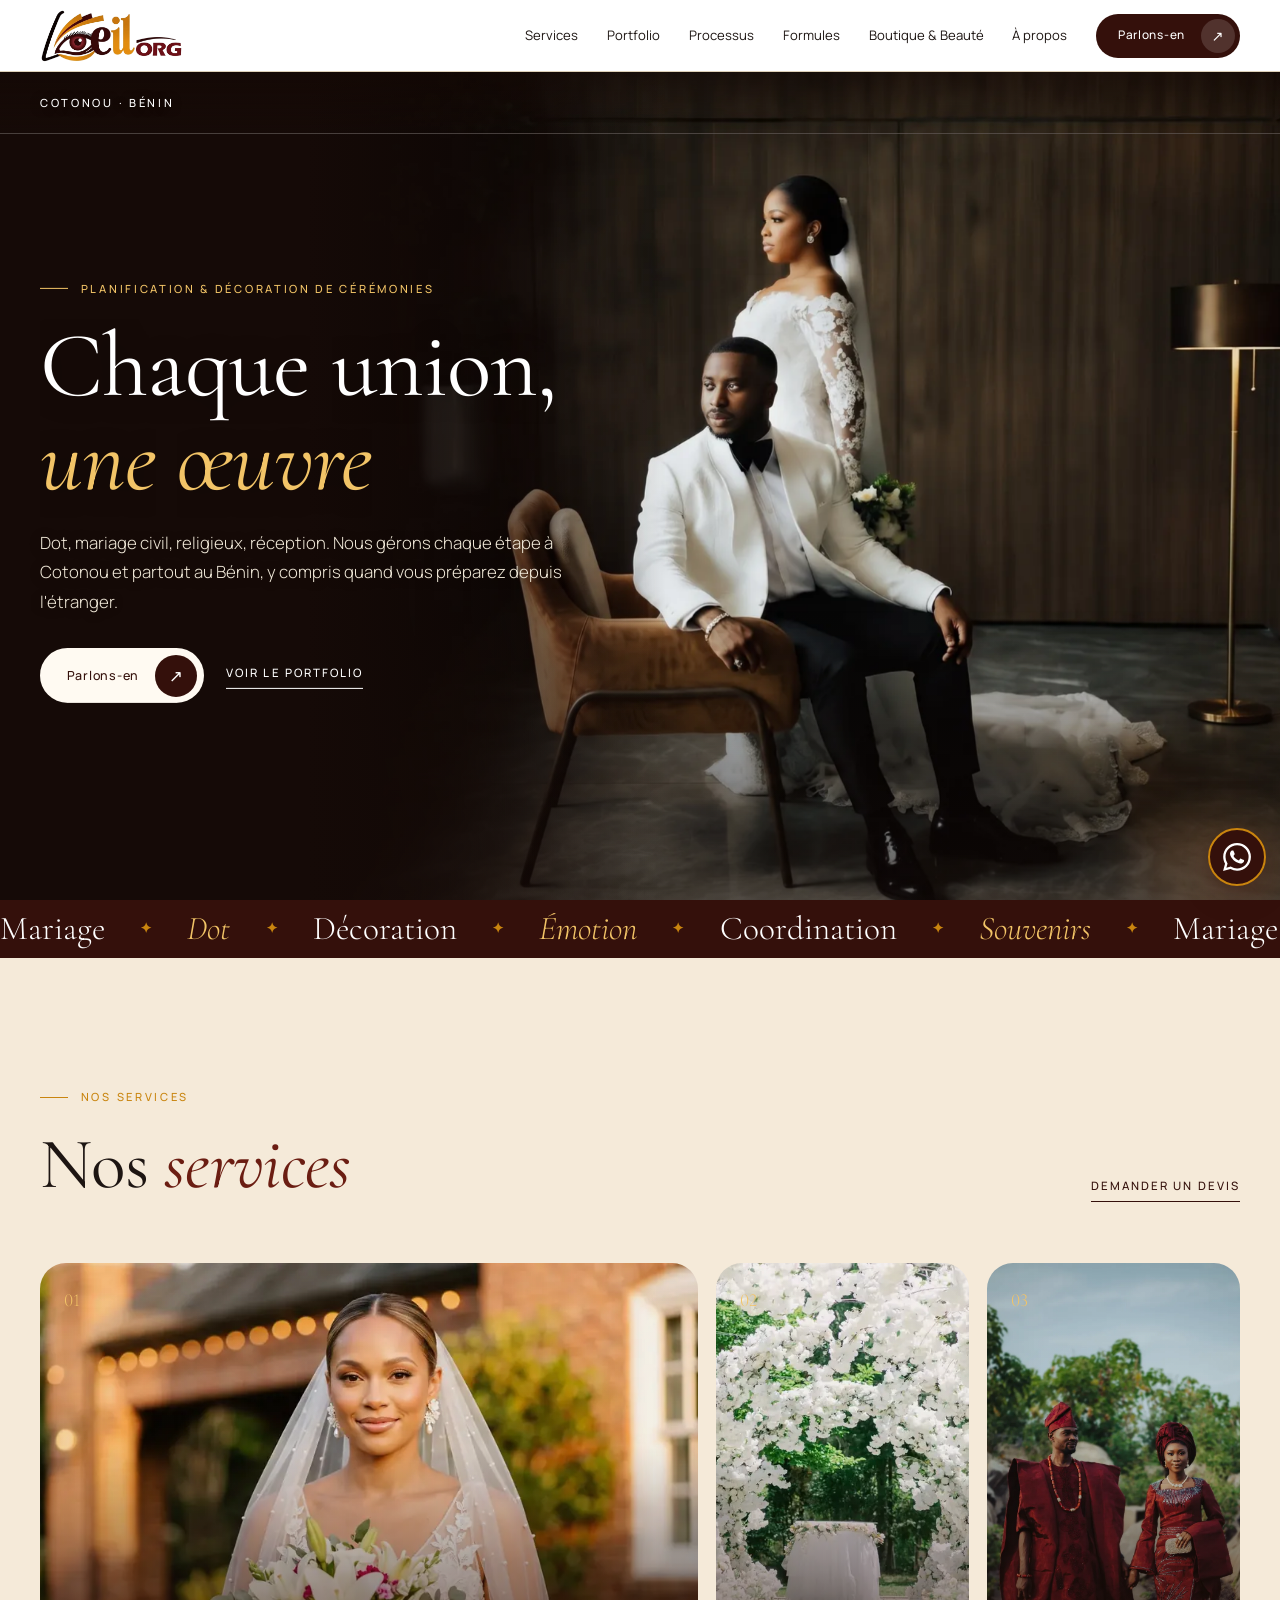
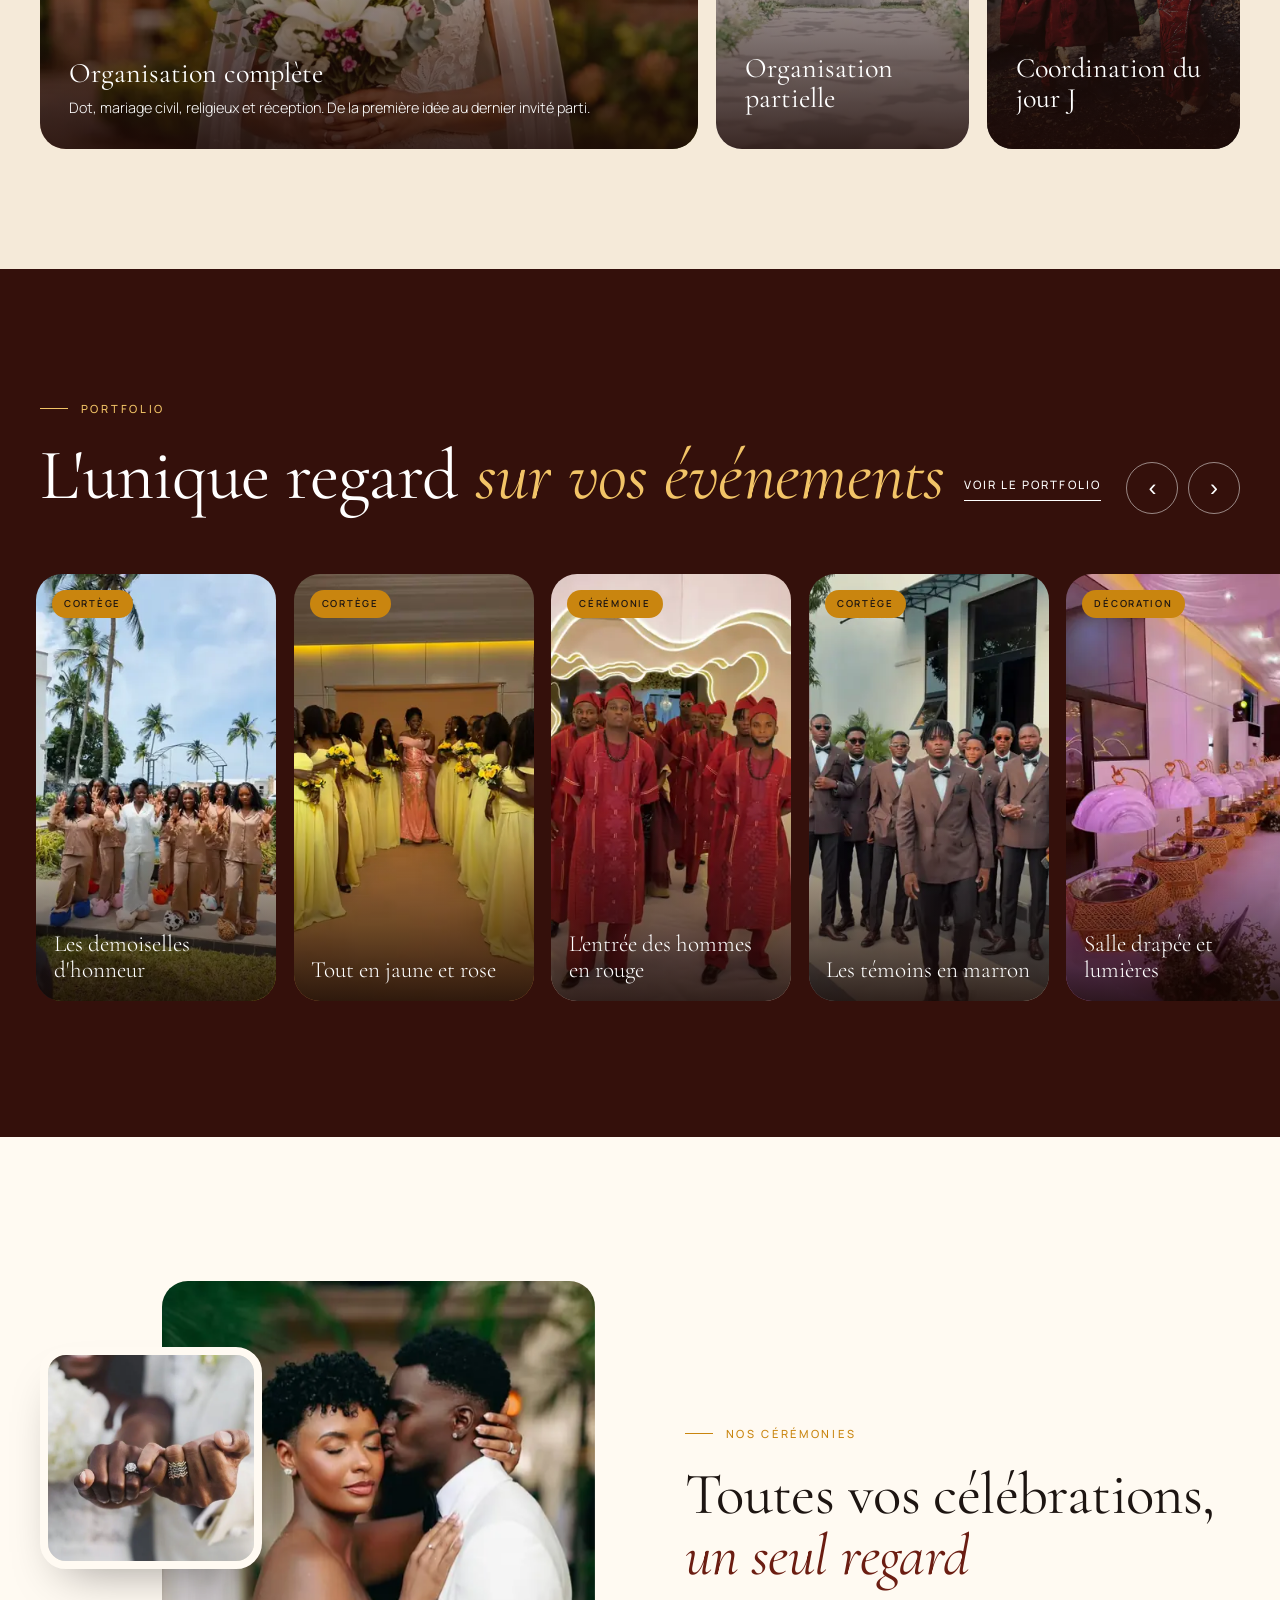
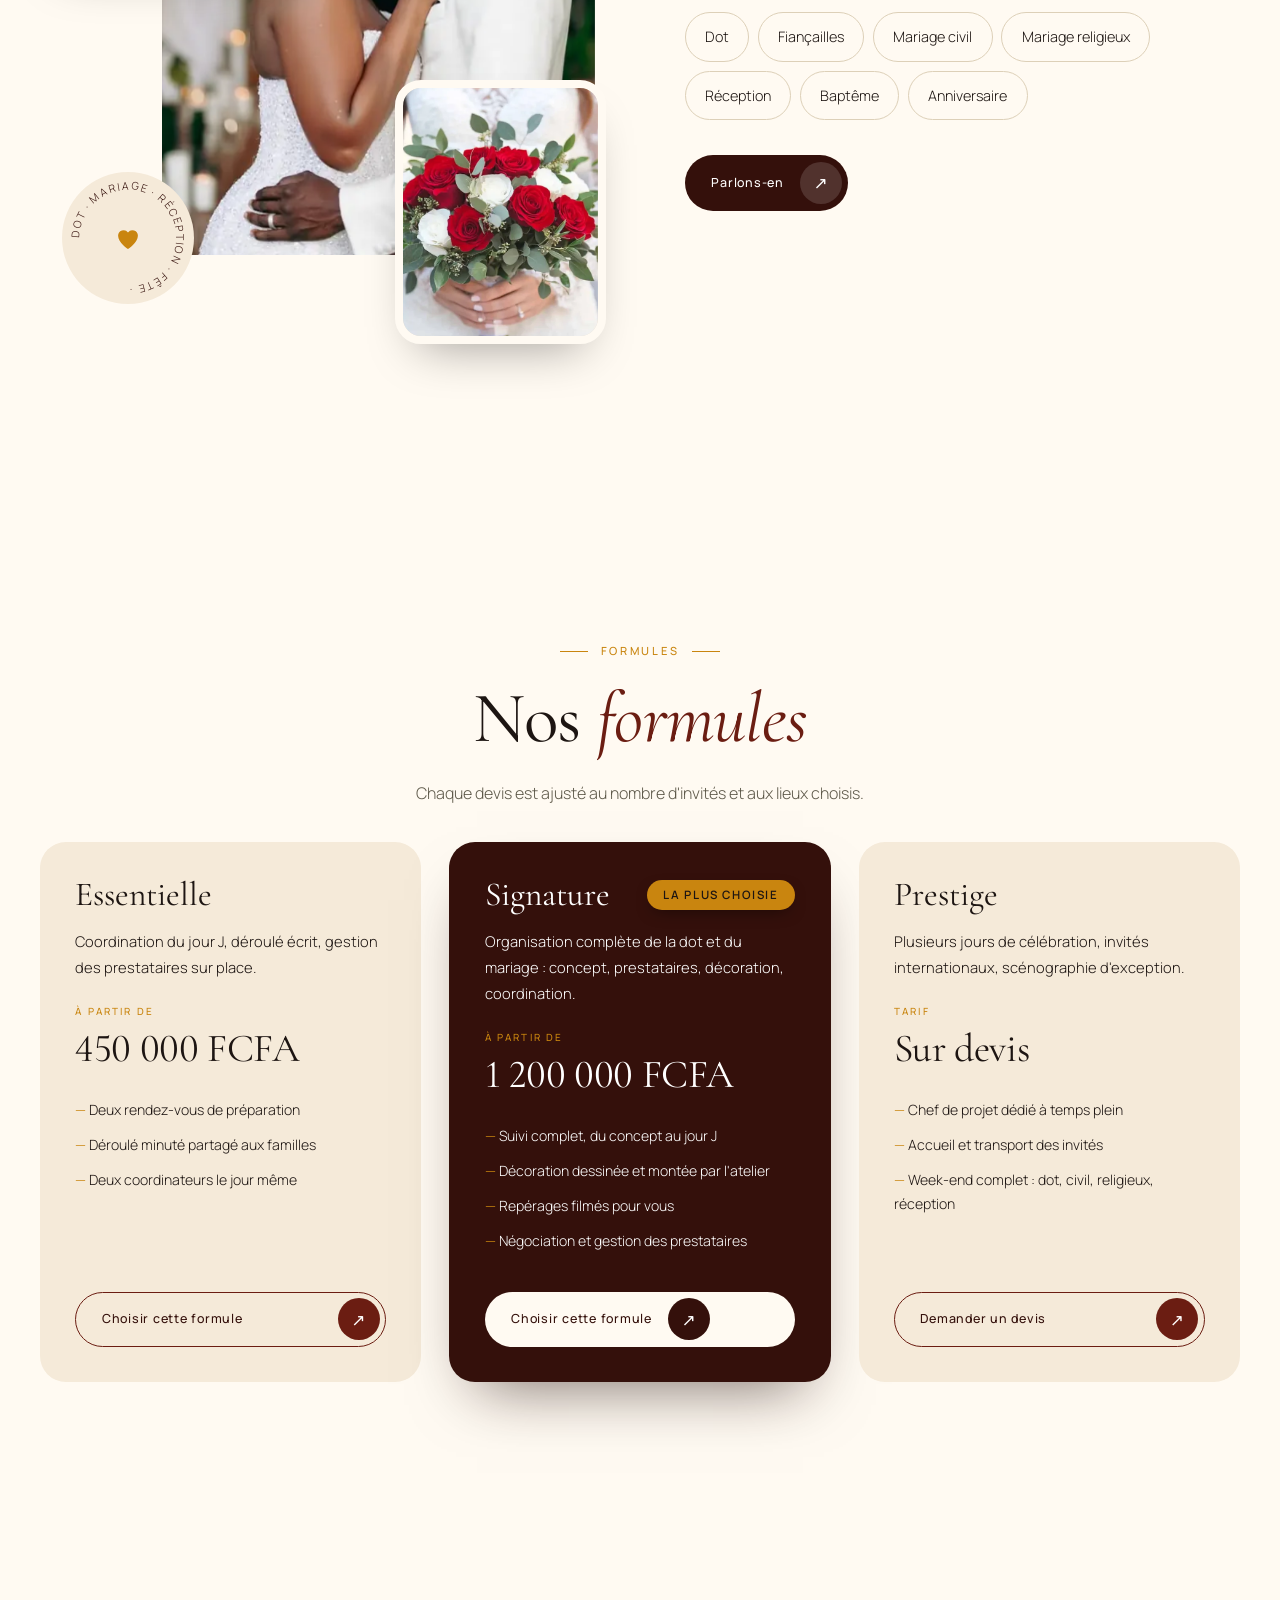
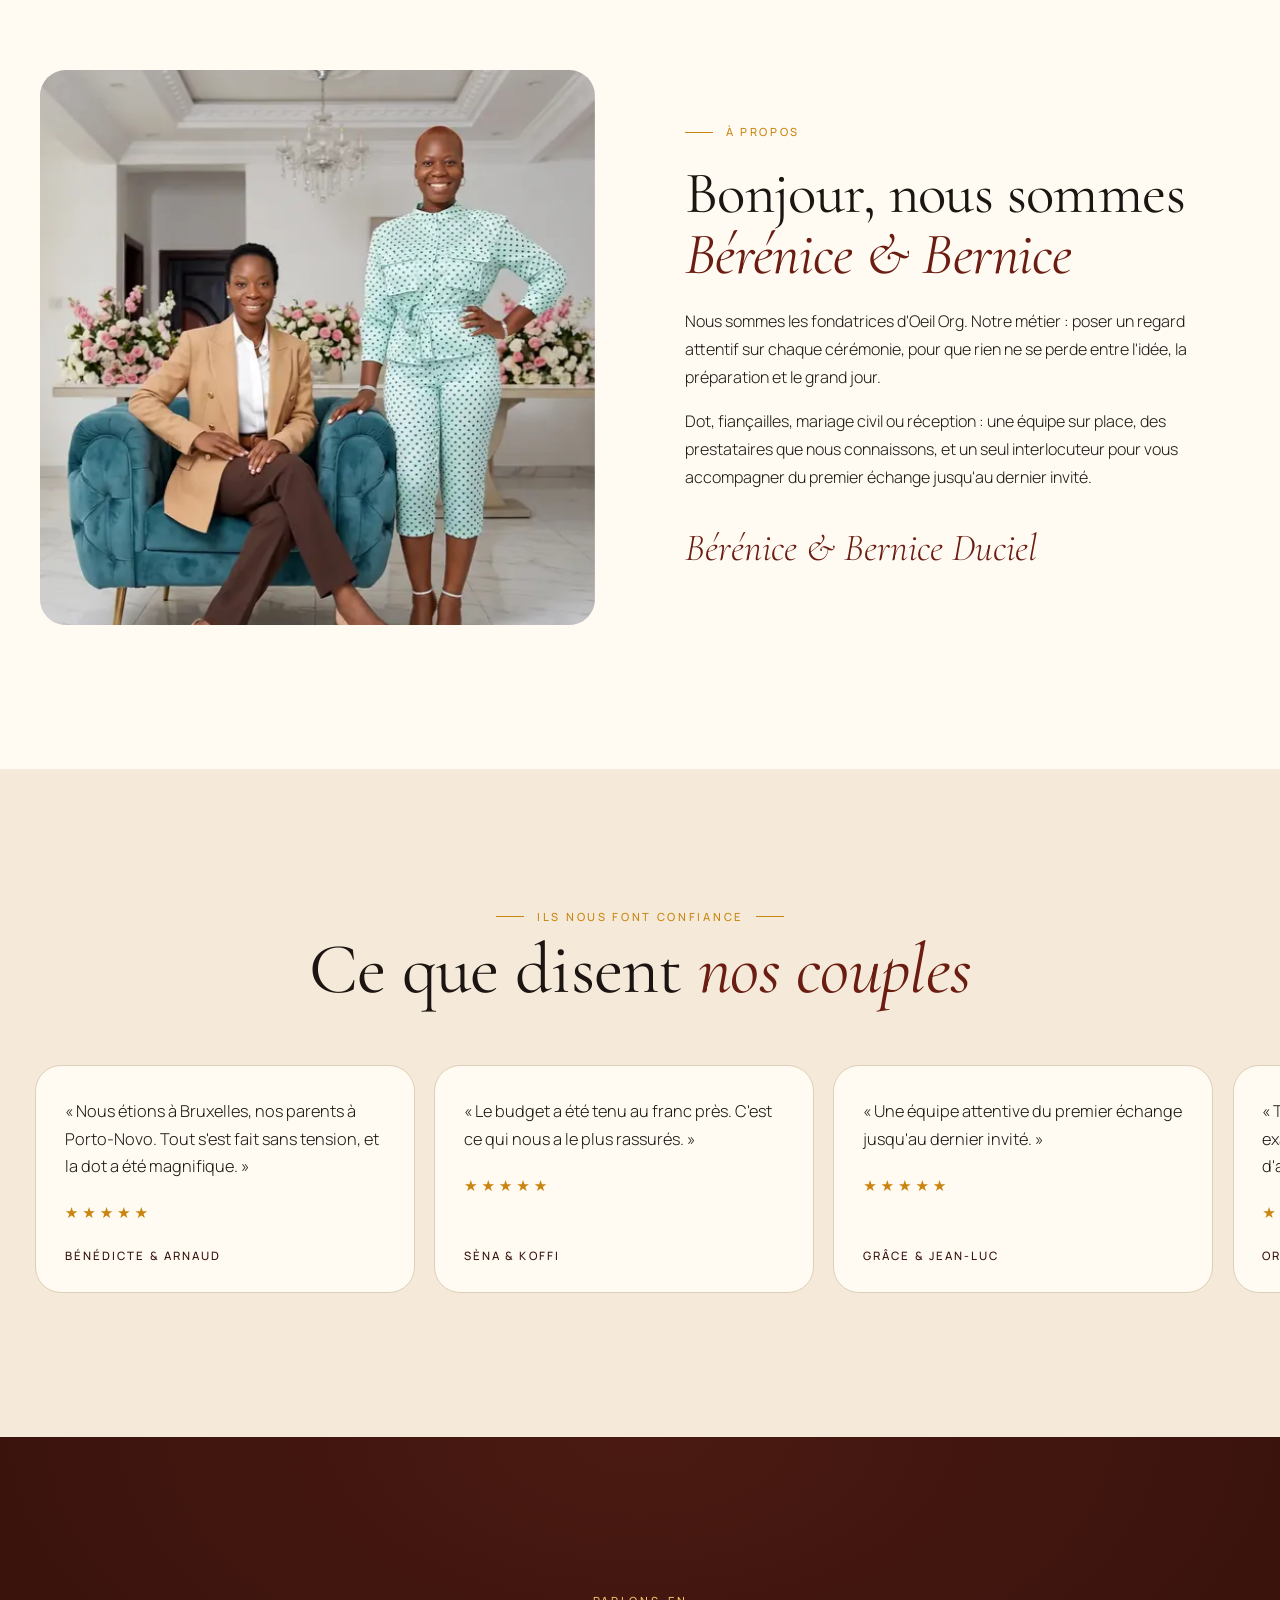
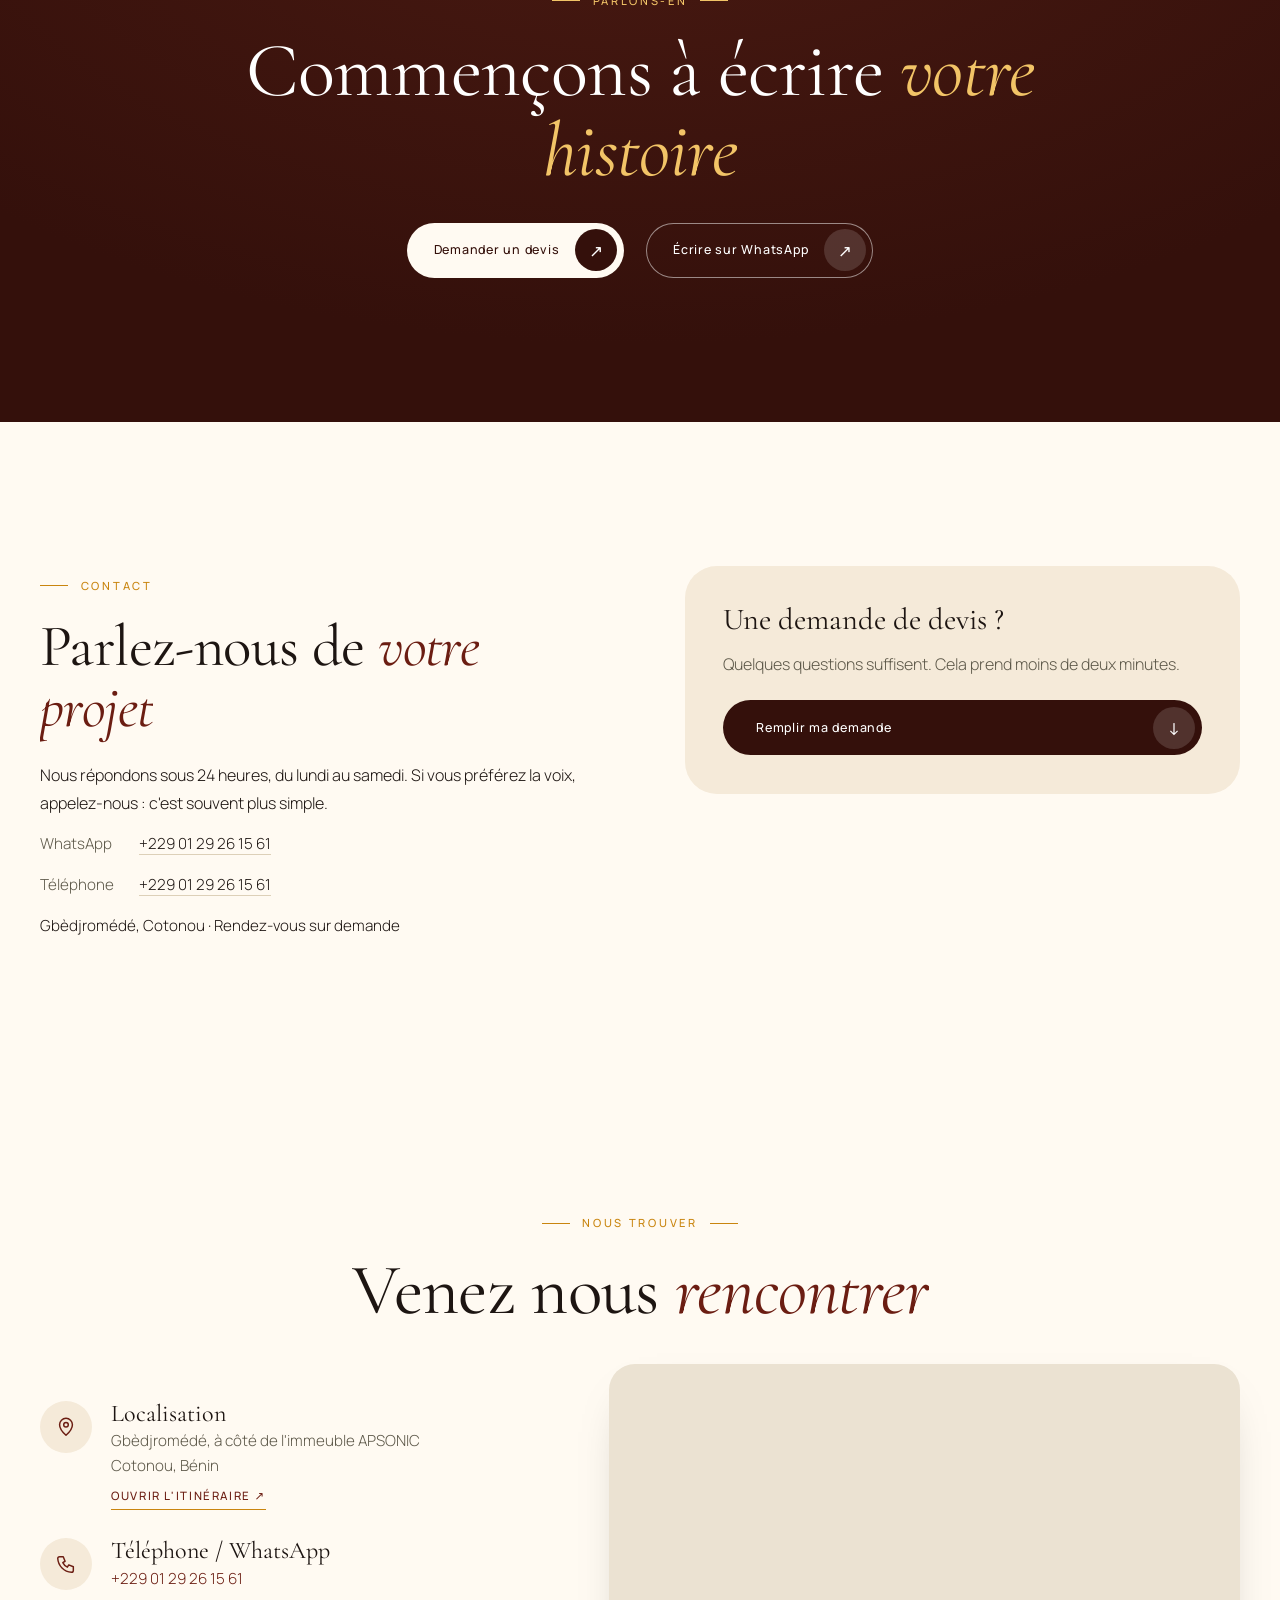
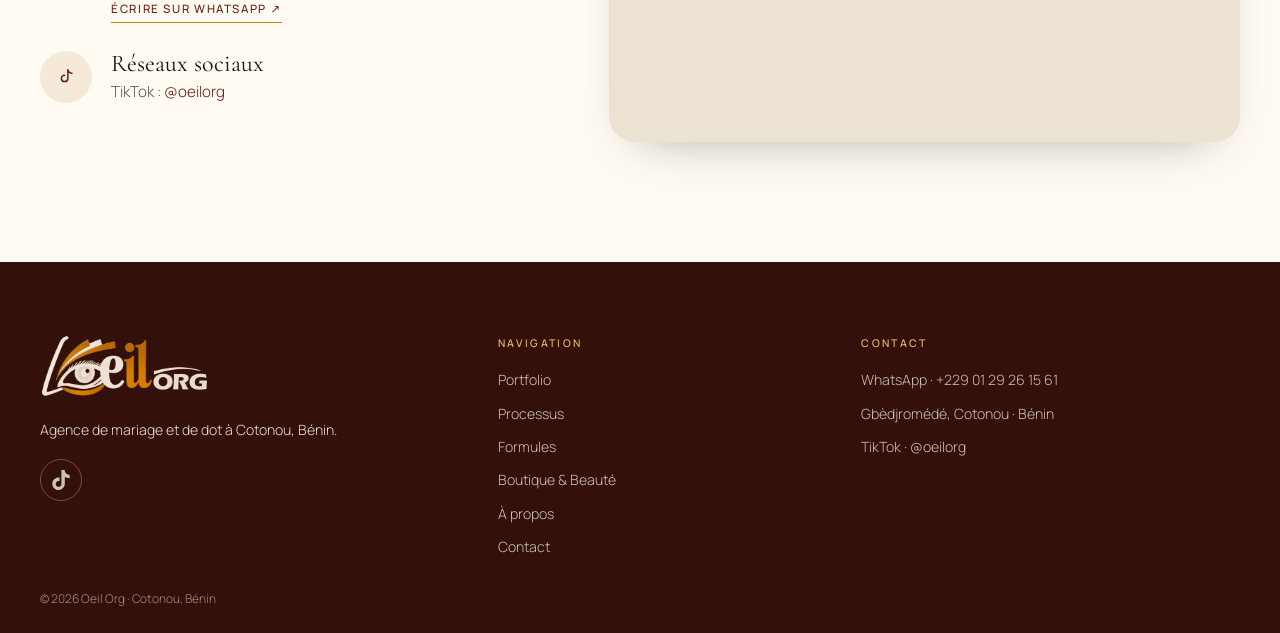
==== index.html @ 69390ec0 "Hero : une seule image fixe ; photos déplacées dans le portfolio Co-Authored-By: Claude Sonnet 5.5 <" ====
<!doctype html>
<html lang="fr">
<head>
<meta charset="utf-8">
<meta name="viewport" content="width=device-width, initial-scale=1, viewport-fit=cover">
<title>L'œilorg — Agence de mariage et de dot à Cotonou</title>
<meta name="description" content="Agence de mariage et de dot à Cotonou, Bénin. Planification, décoration et coordination de vos cérémonies.">
<link rel="icon" href="favicon.svg" type="image/svg+xml">
<meta name="theme-color" content="#34100b">
<meta property="og:type" content="website">
<meta property="og:locale" content="fr_FR">
<meta property="og:site_name" content="L'œilorg">
<meta property="og:title" content="L'œilorg — Agence de mariage et de dot à Cotonou">
<meta property="og:description" content="Agence de mariage et de dot à Cotonou, Bénin. Planification, décoration et coordination de vos cérémonies.">
<meta property="og:url" content="https://oeil-org.vercel.app/">
<meta property="og:image" content="https://oeil-org.vercel.app/images/og.jpg">
<meta property="og:image:width" content="1200">
<meta property="og:image:height" content="630">
<meta name="twitter:card" content="summary_large_image">
<script>document.documentElement.classList.add('js');try{var nt=(performance.getEntriesByType('navigation')[0]||{}).type;var inner=document.referrer&&new URL(document.referrer).origin===location.origin;if(inner&&nt==='navigate')document.documentElement.classList.add('seen');if(nt==='reload'){window.__top=1;history.scrollRestoration='manual';if(location.hash)history.replaceState(null,'',location.pathname+location.search);scrollTo(0,0)}}catch(e){}</script>
<link rel="preload" as="image" media="(min-width:701px)" href="images/hw-7-1600.webp" imagesrcset="images/hw-7-1600.webp 1600w, images/hw-7-2400.webp 2400w" imagesizes="72vw" fetchpriority="high">
<link rel="preload" as="image" media="(max-width:700px)" href="images/hw-7-m.webp" fetchpriority="high">
<link rel="preconnect" href="https://fonts.googleapis.com">
<link rel="preconnect" href="https://fonts.gstatic.com" crossorigin>
<link href="https://fonts.googleapis.com/css2?family=Cormorant+Garamond:ital,wght@0,400;0,500;1,400;1,500&family=Manrope:wght@300;400;500;600&display=swap" rel="stylesheet">
<link rel="stylesheet" href="styles.css">
</head>
<body>

<div class="loader" aria-hidden="true"><img src="images/logo.webp" alt="" width="317" height="120"><div class="bar"></div></div>
<div class="progress" aria-hidden="true"></div>

<header class="site-header">
  <div class="wrap bar">
    <a href="#accueil" class="logo" aria-label="Oeil Org – accueil"><img src="images/logo.webp" alt="Oeil Org" width="143" height="54"></a>
    <button class="menu-btn" aria-expanded="false" aria-controls="nav" aria-label="Menu"><span></span><span></span></button>
    <nav id="nav" aria-label="Navigation principale">
      <a href="#services">Services</a>
      <a href="portfolio.html">Portfolio</a>
      <a href="processus.html">Processus</a>
      <a href="#formules">Formules</a>
      <a href="boutique.html">Boutique &amp; Beauté</a>
      <a href="#apropos">À propos</a>
      <a href="#contact" class="pill"><span>Parlons-en</span><i>↗</i></a>
    </nav>
  </div>
</header>

<main>
<!-- ============ HERO ============ -->
<section id="accueil" class="hero">
  <div class="hero-sticky">
    <div class="hero-bg" aria-hidden="true">
      <div class="slide-bg s7 dk first"><picture><source media="(max-width:700px)" srcset="images/hw-7-m.webp" sizes="100vw"><img src="images/hw-7-1600.webp" srcset="images/hw-7-1600.webp 1600w, images/hw-7-2400.webp 2400w" sizes="72vw" alt="" fetchpriority="high" decoding="async"></picture></div>
    </div>

    <div class="hero-top" aria-hidden="true"><span>Cotonou · Bénin</span></div>

    <div class="hero-copy pos1">
      <p class="eyebrow">Planification &amp; décoration de cérémonies</p>
      <h1 data-split data-base=".35">Chaque union, <em>une œuvre</em></h1>
      <p class="lead">Dot, mariage civil, religieux, réception. Nous gérons chaque étape à Cotonou et partout au Bénin, y compris quand vous préparez depuis l'étranger.</p>
      <div class="actions">
        <a href="#contact" class="pill light"><span>Parlons-en</span><i>↗</i></a>
        <a href="portfolio.html" class="link-light">Voir le portfolio</a>
      </div>
    </div>
  </div>
</section>

<div class="marquee" aria-hidden="true">
  <div class="track" data-loop>
    <span>Mariage</span><b>✦</b><span><em>Dot</em></span><b>✦</b><span>Décoration</span><b>✦</b><span><em>Émotion</em></span><b>✦</b><span>Coordination</span><b>✦</b><span><em>Souvenirs</em></span><b>✦</b><span>Mariage civil</span><b>✦</b>
  </div>
</div>

<!-- ============ SERVICES ============ -->
<section class="section tight dark-ivory" id="services">
  <div class="wrap">
    <div class="head-row">
      <div><p class="eyebrow" data-reveal>Nos services</p><h2 data-split>Nos <em>services</em></h2></div>
      <a href="#contact" class="link-tiny" data-reveal>Demander un devis</a>
    </div>
    <div class="svc">
      <article class="svc-card open" tabindex="0">
        <img src="images/svc-complete.webp" srcset="images/svc-complete-640.webp 640w, images/svc-complete-1100.webp 1100w, images/svc-complete.webp 1800w" sizes="(max-width:700px) calc(100vw - 32px), 60vw" alt="Mariée en robe de dentelle et voile tenant un bouquet de lys" loading="lazy" decoding="async">
        <span class="idx">01</span>
        <div class="cap"><h3>Organisation complète</h3><p>Dot, mariage civil, religieux et réception. De la première idée au dernier invité parti.</p></div>
      </article>
      <article class="svc-card" tabindex="0">
        <img src="images/svc-partielle.webp" srcset="images/svc-partielle-640.webp 640w, images/svc-partielle-1100.webp 1100w, images/svc-partielle.webp 1600w" sizes="(max-width:700px) calc(100vw - 32px), 60vw" alt="Longue table de réception décorée de fleurs blanches" loading="lazy" decoding="async">
        <span class="idx">02</span>
        <div class="cap"><h3>Organisation partielle</h3><p>Vous avez commencé seuls. Nous reprenons la déco, les prestataires et le planning.</p></div>
      </article>
      <article class="svc-card" tabindex="0">
        <img src="images/svc-jourj.webp" srcset="images/svc-jourj-640.webp 640w, images/svc-jourj.webp 1067w" sizes="(max-width:700px) calc(100vw - 32px), 60vw" alt="Couple en tenues traditionnelles rouges marchant en extérieur" loading="lazy" decoding="async">
        <span class="idx">03</span>
        <div class="cap"><h3>Coordination du jour J</h3><p>Tout est prêt. Nous prenons la main la veille et tenons le déroulé jusqu'au bout.</p></div>
      </article>
    </div>
  </div>
</section>

<!-- ============ REELS ============ -->
<section class="section tight reels-sec" id="reels">
  <div class="wrap head-row">
    <div><p class="eyebrow" data-reveal>Portfolio</p><h2 data-split>L'unique regard <em>sur vos événements</em></h2></div>
    <div class="arrows" data-for=".reels">
      <a href="portfolio.html" class="link-tiny all">Voir le portfolio</a>
      <button data-dir="-1" aria-label="Précédent">‹</button>
      <button data-dir="1" aria-label="Suivant">›</button>
    </div>
  </div>
  <div class="reels" tabindex="0" aria-label="Vidéos de nos événements">
      <button class="reel" data-src="videos/reel-1.mp4" data-title="Les demoiselles d'honneur" aria-label="Voir la vidéo : Les demoiselles d'honneur">
        <video muted loop playsinline preload="none" poster="videos/reel-1.webp" data-src="videos/reel-1.mp4"></video>
        <span class="tag">Cortège</span><span class="ttl">Les demoiselles d'honneur</span><span class="play" aria-hidden="true">▶</span>
      </button>
      <button class="reel" data-src="videos/reel-2.mp4" data-title="Tout en jaune et rose" aria-label="Voir la vidéo : Tout en jaune et rose">
        <video muted loop playsinline preload="none" poster="videos/reel-2.webp" data-src="videos/reel-2.mp4"></video>
        <span class="tag">Cortège</span><span class="ttl">Tout en jaune et rose</span><span class="play" aria-hidden="true">▶</span>
      </button>
      <button class="reel" data-src="videos/reel-3.mp4" data-title="L'entrée des hommes en rouge" aria-label="Voir la vidéo : L'entrée des hommes en rouge">
        <video muted loop playsinline preload="none" poster="videos/reel-3.webp" data-src="videos/reel-3.mp4"></video>
        <span class="tag">Cérémonie</span><span class="ttl">L'entrée des hommes en rouge</span><span class="play" aria-hidden="true">▶</span>
      </button>
      <button class="reel" data-src="videos/reel-4.mp4" data-title="Les témoins en marron" aria-label="Voir la vidéo : Les témoins en marron">
        <video muted loop playsinline preload="none" poster="videos/reel-4.webp" data-src="videos/reel-4.mp4"></video>
        <span class="tag">Cortège</span><span class="ttl">Les témoins en marron</span><span class="play" aria-hidden="true">▶</span>
      </button>
      <button class="reel" data-src="videos/reel-5.mp4" data-title="Salle drapée et lumières" aria-label="Voir la vidéo : Salle drapée et lumières">
        <video muted loop playsinline preload="none" poster="videos/reel-5.webp" data-src="videos/reel-5.mp4"></video>
        <span class="tag">Décoration</span><span class="ttl">Salle drapée et lumières</span><span class="play" aria-hidden="true">▶</span>
      </button>
      <button class="reel" data-src="videos/reel-6.mp4" data-title="L'ambiance de la soirée" aria-label="Voir la vidéo : L'ambiance de la soirée">
        <video muted loop playsinline preload="none" poster="videos/reel-6.webp" data-src="videos/reel-6.mp4"></video>
        <span class="tag">Réception</span><span class="ttl">L'ambiance de la soirée</span><span class="play" aria-hidden="true">▶</span>
      </button>
      <button class="reel" data-src="videos/reel-7.mp4" data-title="Accueil et table d'honneur" aria-label="Voir la vidéo : Accueil et table d'honneur">
        <video muted loop playsinline preload="none" poster="videos/reel-7.webp" data-src="videos/reel-7.mp4"></video>
        <span class="tag">Décoration</span><span class="ttl">Accueil et table d'honneur</span><span class="play" aria-hidden="true">▶</span>
      </button>
      <button class="reel" data-src="videos/reel-8.mp4" data-title="Les demoiselles en blanc" aria-label="Voir la vidéo : Les demoiselles en blanc">
        <video muted loop playsinline preload="none" poster="videos/reel-8.webp" data-src="videos/reel-8.mp4"></video>
        <span class="tag">Réception</span><span class="ttl">Les demoiselles en blanc</span><span class="play" aria-hidden="true">▶</span>
      </button>
  </div>
</section>

<dialog class="lightbox" aria-label="Lecteur vidéo">
  <button class="lb-close" aria-label="Fermer">×</button>
  <video controls playsinline loop></video>
  <p class="lb-title"></p>
</dialog>

<!-- ============ CÉRÉMONIES ============ -->
<section class="section" id="ceremonies">
  <div class="wrap split rev-split">
    <div class="collage">
      <div class="media main" data-reveal="clip" data-parallax><img src="images/pf-bougies.webp" srcset="images/pf-bougies-640.webp 640w, images/pf-bougies.webp 736w" sizes="(max-width:700px) 80vw, 40vw" alt="Le couple s'embrasse entre les bougies" loading="lazy" decoding="async"></div>
      <div class="media sm a" data-reveal="clip" style="--d:.2s" data-parallax><img src="images/pf-mains-640.webp" alt="Les mains du couple et leurs alliances" loading="lazy" decoding="async"></div>
      <div class="media sm b" data-reveal="clip" style="--d:.35s" data-parallax><img src="images/pf-bouquet-640.webp" alt="Bouquet de roses rouges et blanches tenu par la mariée" loading="lazy" decoding="async"></div>
      <svg class="spin" viewBox="0 0 120 120" aria-hidden="true"><defs><path id="circ" d="M60,60 m-44,0 a44,44 0 1,1 88,0 a44,44 0 1,1 -88,0"/></defs><text><textPath href="#circ">Dot · Mariage · Réception · Fête · </textPath></text><path class="heart" d="M60 70s-9-5.5-9-12a5 5 0 0 1 9-3 5 5 0 0 1 9 3c0 6.5-9 12-9 12z"/></svg>
    </div>
    <div>
      <p class="eyebrow" data-reveal>Nos cérémonies</p>
      <h2 data-split>Toutes vos célébrations, <em>un seul regard</em></h2>
      <ul class="tags" data-reveal>
        <li>Dot</li>
        <li>Fiançailles</li>
        <li>Mariage civil</li>
        <li>Mariage religieux</li>
        <li>Réception</li>
        <li>Baptême</li>
        <li>Anniversaire</li>
      </ul>
      <a href="#contact" class="pill" data-reveal><span>Parlons-en</span><i>↗</i></a>
    </div>
  </div>
</section>

<!-- ============ FORMULES ============ -->
<section class="section" id="formules">
  <div class="wrap">
    <div class="center"><p class="eyebrow" data-reveal>Formules</p><h2 data-split>Nos <em>formules</em></h2><p class="sub" data-reveal>Chaque devis est ajusté au nombre d'invités et aux lieux choisis.</p></div>
    <div class="grid g3 pricing">
      <article class="plan" data-reveal style="--d:.05s">
        <h3>Essentielle</h3>
        <p>Coordination du jour J, déroulé écrit, gestion des prestataires sur place.</p>
        <small>À partir de</small><strong>450 000 FCFA</strong>
        <ul><li>Deux rendez-vous de préparation</li><li>Déroulé minuté partagé aux familles</li><li>Deux coordinateurs le jour même</li></ul>
        <a href="#contact" data-plan="Essentielle" class="pill outline"><span>Choisir cette formule</span><i>↗</i></a>
      </article>
      <article class="plan featured" data-reveal style="--d:.15s">
        <h3>Signature <span class="badge">La plus choisie</span></h3>
        <p>Organisation complète de la dot et du mariage : concept, prestataires, décoration, coordination.</p>
        <small>À partir de</small><strong>1 200 000 FCFA</strong>
        <ul><li>Suivi complet, du concept au jour J</li><li>Décoration dessinée et montée par l'atelier</li><li>Repérages filmés pour vous</li><li>Négociation et gestion des prestataires</li></ul>
        <a href="#contact" data-plan="Signature" class="pill light"><span>Choisir cette formule</span><i>↗</i></a>
      </article>
      <article class="plan" data-reveal style="--d:.25s">
        <h3>Prestige</h3>
        <p>Plusieurs jours de célébration, invités internationaux, scénographie d'exception.</p>
        <small>Tarif</small><strong>Sur devis</strong>
        <ul><li>Chef de projet dédié à temps plein</li><li>Accueil et transport des invités</li><li>Week-end complet : dot, civil, religieux, réception</li></ul>
        <a href="#contact" data-plan="Prestige" class="pill outline"><span>Demander un devis</span><i>↗</i></a>
      </article>
    </div>
  </div>
</section>

<!-- ============ À PROPOS ============ -->
<section class="section" id="apropos">
  <div class="wrap split about">
    <div class="media sq" data-reveal="clip" data-parallax><img src="images/founders.webp" srcset="images/founders-640.webp 640w, images/founders-1100.webp 1100w, images/founders.webp 1400w" sizes="(max-width:1000px) calc(100vw - 32px), 50vw" alt="Bérénice et Bernice Duciel, fondatrices d'Oeil Org, dans leur salon décoré de fleurs roses et blanches" loading="lazy" decoding="async"></div>
    <div>
      <p class="eyebrow" data-reveal>À propos</p>
      <h2 data-split>Bonjour, nous sommes <em>Bérénice &amp; Bernice</em></h2>
      <p data-reveal>Nous sommes les fondatrices d'Oeil Org. Notre métier : poser un regard attentif sur chaque cérémonie, pour que rien ne se perde entre l'idée, la préparation et le grand jour.</p>
      <p data-reveal>Dot, fiançailles, mariage civil ou réception : une équipe sur place, des prestataires que nous connaissons, et un seul interlocuteur pour vous accompagner du premier échange jusqu'au dernier invité.</p>
      <p class="sign" data-reveal>Bérénice &amp; Bernice Duciel</p>
    </div>
  </div>
</section>

<!-- ============ AVIS ============ -->
<section class="section quotes-sec" id="avis">
  <div class="wrap center">
    <p class="eyebrow" data-reveal>Ils nous font confiance</p>
    <h2 data-split>Ce que disent <em>nos couples</em></h2>
  </div>
  <div class="rvs" tabindex="0" aria-label="Avis de couples">
      <blockquote class="rv"><p>« Nous étions à Bruxelles, nos parents à Porto-Novo. Tout s'est fait sans tension, et la dot a été magnifique. »</p><div class="stars" aria-label="5 étoiles">★★★★★</div><cite>Bénédicte &amp; Arnaud</cite></blockquote>
      <blockquote class="rv"><p>« Le budget a été tenu au franc près. C'est ce qui nous a le plus rassurés. »</p><div class="stars" aria-label="5 étoiles">★★★★★</div><cite>Sèna &amp; Koffi</cite></blockquote>
      <blockquote class="rv"><p>« Une équipe attentive du premier échange jusqu'au dernier invité. »</p><div class="stars" aria-label="5 étoiles">★★★★★</div><cite>Grâce &amp; Jean-Luc</cite></blockquote>
      <blockquote class="rv"><p>« Tout était prêt avant nous, et la salle était exactement comme sur la planche d'ambiance. »</p><div class="stars" aria-label="5 étoiles">★★★★★</div><cite>Ornella &amp; Marius</cite></blockquote>
      <blockquote class="rv"><p>« Nos familles se sont senties respectées à chaque étape. Merci pour cette journée. »</p><div class="stars" aria-label="5 étoiles">★★★★★</div><cite>Fifamè &amp; Tobi</cite></blockquote>
  </div>
</section>

<!-- ============ CTA ============ -->
<section class="cta">
  <div class="cta-bg" aria-hidden="true"></div>
  <div class="wrap center">
    <p class="eyebrow">Parlons-en</p>
    <h2 data-split>Commençons à écrire <em>votre histoire</em></h2>
    <div class="actions">
      <a href="#contact" class="pill light"><span>Demander un devis</span><i>↗</i></a>
      <a href="https://wa.me/2290129261561" class="pill ghost" target="_blank" rel="noopener"><span>Écrire sur WhatsApp</span><i>↗</i></a>
    </div>
  </div>
</section>

<!-- ============ CONTACT ============ -->
<section class="section" id="contact">
  <div class="wrap split contact">
    <div>
      <p class="eyebrow" data-reveal>Contact</p>
      <h2 data-split>Parlez-nous de <em>votre projet</em></h2>
      <p data-reveal>Nous répondons sous 24 heures, du lundi au samedi. Si vous préférez la voix, appelez-nous : c'est souvent plus simple.</p>
      <p class="info" data-reveal><span>WhatsApp</span> <a href="https://wa.me/2290129261561">+229 01 29 26 15 61</a></p>
      <p class="info" data-reveal><span>Téléphone</span> <a href="tel:+2290129261561">+229 01 29 26 15 61</a></p>
      <p class="info" data-reveal>Gbèdjromédé, Cotonou · Rendez-vous sur demande</p>
    </div>
    <div class="formwrap">
    <div class="fold-cta" id="fold-cta">
      <h3>Une demande de devis ?</h3>
      <p>Quelques questions suffisent. Cela prend moins de deux minutes.</p>
      <button type="button" class="pill block" id="open-form" aria-expanded="false" aria-controls="fold"><span>Remplir ma demande</span><i>↓</i></button>
    </div>
    <div class="fold" id="fold"><div><form id="devis" class="form" data-reveal novalidate>
      <label>Vos noms<input name="noms" required placeholder="Ex. Sèna &amp; Koffi" autocomplete="name" enterkeyhint="next"></label>
      <div class="row2 keep">
        <label>Date prévue<input name="date" placeholder="Ex. juillet 2027" enterkeyhint="next"></label>
        <label>Ville<input name="ville" placeholder="Ex. Cotonou" autocomplete="address-level2" enterkeyhint="next"></label>
      </div>
      <fieldset class="types">
        <legend>Type de cérémonie <small>(plusieurs choix possibles)</small></legend>
        <div class="chks">
        <label class="chk"><input type="checkbox" name="type" value="Dot"><span>Dot</span></label>
        <label class="chk"><input type="checkbox" name="type" value="Fiançailles"><span>Fiançailles</span></label>
        <label class="chk"><input type="checkbox" name="type" value="Mariage civil"><span>Mariage civil</span></label>
        <label class="chk"><input type="checkbox" name="type" value="Mariage religieux"><span>Mariage religieux</span></label>
        <label class="chk"><input type="checkbox" name="type" value="Réception"><span>Réception</span></label>
        <label class="chk"><input type="checkbox" name="type" value="Baptême"><span>Baptême</span></label>
        <label class="chk"><input type="checkbox" name="type" value="Anniversaire"><span>Anniversaire</span></label>
        </div>
      </fieldset>
      <div class="row2">
        <label>Nombre d'invités estimé
          <select name="invites"><option value="">À préciser</option><option>Moins de 50</option><option>50 à 150</option><option>150 à 300</option><option>Plus de 300</option></select>
        </label>
        <label>Budget indicatif
          <select name="budget"><option value="">À préciser</option><option>Moins de 3 000 000 FCFA</option><option>3 000 000 – 6 000 000 FCFA</option><option>6 000 000 – 12 000 000 FCFA</option><option>Plus de 12 000 000 FCFA</option></select>
        </label>
      </div>
      <label>Comment nous avez-vous connus ?
        <select name="source"><option value="">Choisir</option><option>TikTok</option><option>Instagram</option><option>Bouche-à-oreille</option><option>Google</option><option>Autre</option></select>
      </label>
      <label>Votre message<textarea name="message" rows="3" placeholder="Dites-nous où vous en êtes."></textarea></label>
      <button class="pill block" type="submit"><span>Envoyer ma demande</span><i>↗</i></button>
      <p class="note" id="form-note">Vos informations restent entre nous. Aucun démarchage.</p>
    </form></div></div>
    <div class="thanks" id="thanks" hidden>
      <span class="ok" aria-hidden="true">✓</span>
      <h3>Merci, votre demande est bien partie</h3>
      <p id="thanks-msg">Nous vous répondons sous 24 heures, du lundi au samedi.</p>
      <a href="portfolio.html" class="link-tiny">Voir le portfolio en attendant</a>
    </div>
    </div>
  </div>
</section>

<!-- ============ LOCALISATION ============ -->
<section class="section tight find" id="localisation">
  <div class="wrap">
    <div class="center"><p class="eyebrow" data-reveal>Nous trouver</p><h2 data-split>Venez nous <em>rencontrer</em></h2></div>
    <div class="find-grid">
      <ul class="find-list">
        <li data-reveal><span class="ico"><svg viewBox="0 0 24 24"><path d="M12 21s-7-6.2-7-11.5a7 7 0 0 1 14 0C19 14.800 12 21 12 21z"/><circle cx="12" cy="9.500" r="2.500"/></svg></span><div><h3>Localisation</h3><p>Gbèdjromédé, à côté de l'immeuble APSONIC<br>Cotonou, Bénin</p><a class="lnk" href="https://maps.app.goo.gl/scBTSXwW8LGocMCP9" target="_blank" rel="noopener">Ouvrir l'itinéraire ↗</a></div></li>
        <li data-reveal style="--d:.1s"><span class="ico"><svg viewBox="0 0 24 24"><path d="M5 4h4l2 5-2.500 1.500a11 11 0 0 0 5 5L15 13l5 2v4a2 2 0 0 1-2 2A16 16 0 0 1 3 6a2 2 0 0 1 2-2z"/></svg></span><div><h3>Téléphone / WhatsApp</h3><p><a href="tel:+2290129261561">+229 01 29 26 15 61</a></p><a class="lnk" href="https://wa.me/2290129261561" target="_blank" rel="noopener">Écrire sur WhatsApp ↗</a></div></li>
        <li data-reveal style="--d:.2s"><span class="ico"><svg viewBox="0 0 24 24"><path d="M14 4v9.500a3.500 3.500 0 1 1-3.500-3.500M14 4c.4 2.300 1.900 3.700 4.500 3.900"/></svg></span><div><h3>Réseaux sociaux</h3><p>TikTok : <a href="https://www.tiktok.com/@oeilorg" target="_blank" rel="noopener">@oeilorg</a></p></div></li>
      </ul>
      <div class="map" data-reveal="clip" style="--d:.1s">
        <iframe title="Carte : L'oeilOrg à Cotonou" src="https://www.google.com/maps?cid=13462039561031100019&z=17&output=embed" loading="lazy" referrerpolicy="no-referrer-when-downgrade" allowfullscreen></iframe>
      </div>
    </div>
  </div>
</section>
</main>

<footer class="site-footer">
  <div class="wrap grid g3 foot">
    <div>
      <a href="#accueil" class="foot-brand" aria-label="Oeil Org – accueil"><img loading="lazy" decoding="async" src="images/logo-light.webp" alt="Oeil Org" width="169" height="64"></a>
      <p>Agence de mariage et de dot à Cotonou, Bénin.</p>
      <div class="social"><a href="https://www.tiktok.com/@oeilorg" target="_blank" rel="noopener" aria-label="TikTok"><svg viewBox="0 0 24 24" aria-hidden="true"><path d="M12.525.02c1.31-.02 2.61-.01 3.91-.02.08 1.53.63 3.09 1.75 4.17 1.12 1.11 2.7 1.62 4.24 1.79v4.03c-1.44-.05-2.89-.35-4.2-.97-.57-.26-1.1-.59-1.62-.93-.01 2.92.01 5.84-.02 8.75-.08 1.4-.54 2.79-1.35 3.94-1.31 1.92-3.58 3.17-5.91 3.21-1.43.08-2.86-.31-4.08-1.03-2.02-1.19-3.44-3.37-3.65-5.71-.02-.5-.03-1-.01-1.49.18-1.9 1.12-3.72 2.58-4.96 1.66-1.44 3.98-2.13 6.15-1.72.02 1.48-.04 2.96-.04 4.44-.99-.32-2.15-.23-3.02.37-.63.41-1.11 1.04-1.36 1.75-.21.51-.15 1.07-.14 1.61.24 1.64 1.82 3.02 3.5 2.87 1.12-.01 2.19-.66 2.77-1.61.19-.33.4-.67.41-1.06.1-1.79.06-3.57.07-5.36.01-4.03-.01-8.05.02-12.07z"/></svg></a></div>
    </div>
    <div>
      <h4>Navigation</h4>
      <a href="portfolio.html">Portfolio</a><a href="processus.html">Processus</a><a href="#formules">Formules</a><a href="boutique.html">Boutique &amp; Beauté</a><a href="#apropos">À propos</a><a href="#contact">Contact</a>
    </div>
    <div>
      <h4>Contact</h4>
      <a href="https://wa.me/2290129261561" target="_blank" rel="noopener">WhatsApp · +229 01 29 26 15 61</a>
      <span class="ln">Gbèdjromédé, Cotonou · Bénin</span>
      <a href="https://www.tiktok.com/@oeilorg" target="_blank" rel="noopener">TikTok · @oeilorg</a>
    </div>
  </div>
  <div class="wrap"><p class="legal">© 2026 Oeil Org · Cotonou, Bénin</p></div>
</footer>

<a href="https://wa.me/2290129261561?text=Bonjour%2C%20j%27aimerais%20discuter%20d%27un%20projet%20de%20" class="fab" target="_blank" rel="noopener" aria-label="Écrire sur WhatsApp"><svg viewBox="0 0 24 24" aria-hidden="true"><path d="M17.472 14.382c-.297-.149-1.758-.867-2.03-.967-.273-.099-.471-.148-.67.15-.197.297-.767.966-.94 1.164-.173.199-.347.223-.644.075-.297-.15-1.255-.463-2.39-1.475-.883-.788-1.48-1.761-1.653-2.059-.173-.297-.018-.458.13-.606.134-.133.298-.347.446-.52.149-.174.198-.298.298-.497.099-.198.05-.371-.025-.52-.075-.149-.669-1.612-.916-2.207-.242-.579-.487-.5-.669-.51-.173-.008-.371-.01-.57-.01-.198 0-.52.074-.792.372-.272.297-1.04 1.016-1.04 2.479 0 1.462 1.065 2.875 1.213 3.074.149.198 2.096 3.2 5.077 4.487.709.306 1.262.489 1.694.625.712.227 1.36.195 1.871.118.571-.085 1.758-.719 2.006-1.413.248-.694.248-1.289.173-1.413-.074-.124-.272-.198-.57-.347m-5.421 7.403h-.004a9.87 9.87 0 01-5.031-1.378l-.361-.214-3.741.982.998-3.648-.235-.374a9.86 9.86 0 01-1.51-5.26c.001-5.45 4.436-9.884 9.888-9.884 2.64 0 5.122 1.03 6.988 2.898a9.825 9.825 0 012.893 6.994c-.003 5.45-4.437 9.884-9.885 9.884m8.413-18.297A11.815 11.815 0 0012.05 0C5.495 0 .16 5.335.157 11.892c0 2.096.547 4.142 1.588 5.945L.057 24l6.305-1.654a11.882 11.882 0 005.683 1.448h.005c6.554 0 11.89-5.335 11.893-11.893a11.821 11.821 0 00-3.48-8.413Z"/></svg></a>

<script src="menu.js" defer></script>
<script src="script.js"></script>
</body>
</html>
---- styles.css ----
/* fallback fonts sized to match the real ones, so headings do not jump when the web fonts arrive */
@font-face{font-family:"Cormorant Fallback";src:local("Georgia");size-adjust:88%;font-style:normal}
@font-face{font-family:"Cormorant Fallback";src:local("Georgia Italic"),local("Georgia-Italic");size-adjust:78%;font-style:italic}
@font-face{font-family:"Manrope Fallback";src:local("Arial"),local("Helvetica Neue"),local("Roboto");size-adjust:102%}
:root{
  --cream:#f5ead9; --ivory:#fffaf2; --sand:#ebe2d2; --ink:#1d1512; --muted:#5d5849;
  --green:#6b1d12; --green-d:#34100b; --gold:#c9850f; --gold-l:#f2c467; --line:#ddd0b8;
  --serif:"Cormorant Garamond","Cormorant Fallback",Georgia,serif; --sans:"Manrope","Manrope Fallback",system-ui,sans-serif;
  --r:26px; --hh:72px; --ease:cubic-bezier(.2,.7,.2,1);
}
*{box-sizing:border-box;margin:0}
html{scroll-behavior:smooth;scroll-padding-top:var(--hh)}
body{font-variant-numeric:lining-nums;font-family:var(--sans);font-weight:300;color:var(--ink);background:var(--ivory);line-height:1.75;font-size:16px;overflow-x:hidden}
img,svg{max-width:100%;display:block}
a{color:inherit}
.wrap{width:min(1200px,100% - 32px);margin-inline:auto}
.center{text-align:center}
em{font-style:italic;color:var(--green)}
.eyebrow{display:inline-flex;align-items:center;gap:.8rem;font-size:.7rem;font-weight:500;letter-spacing:.24em;text-transform:uppercase;color:var(--gold);margin-bottom:1rem}
.eyebrow::before{content:"";width:28px;height:1px;background:currentColor}
.center .eyebrow::after{content:"";width:28px;height:1px;background:currentColor}
h1,h2,h3{font-family:var(--serif);font-weight:400;line-height:1.08}
h1{font-size:clamp(2.6rem,6vw,5rem);letter-spacing:-.01em}
h2{font-size:clamp(2.2rem,4.6vw,3.6rem);margin-bottom:1.2rem;letter-spacing:-.01em}
h3{font-size:1.5rem}
p+p{margin-top:1rem}
.sub{color:var(--muted)}

/* ---------- loader / progress / cursor ---------- */
.loader{position:fixed;inset:0;z-index:300;background:var(--cream);display:grid;place-content:center;justify-items:center;gap:1.6rem;animation:loaderOut .7s cubic-bezier(.8,0,.2,1) .95s forwards}
.loader img{width:min(260px,58vw);height:auto;animation:loaderIn .6s var(--ease) both}
.loader .bar{width:min(240px,62vw);height:5px;background:rgba(224,160,42,.22);overflow:hidden;border-radius:5px}
.loader .bar::after{content:"";display:block;height:100%;background:#e08a00;border-radius:5px;transform:scaleX(0);transform-origin:0 50%;animation:loaderBar .8s cubic-bezier(.5,0,.2,1) .1s forwards}
@keyframes loaderBar{to{transform:scaleX(1)}}
@keyframes loaderIn{from{opacity:0;transform:translateY(12px)}}
@keyframes loaderOut{to{transform:translateY(-100%);visibility:hidden}}
.progress{position:fixed;top:0;left:0;height:3px;width:100%;background:var(--gold);transform-origin:0 50%;transform:scaleX(0);z-index:250}
/* ---------- buttons ---------- */
.pill{display:inline-flex;align-items:center;gap:1rem;padding:.35rem .35rem .35rem 1.6rem;border-radius:999px;background:var(--green-d);color:#fff;text-decoration:none;font-size:.78rem;font-weight:500;letter-spacing:.06em;border:1px solid transparent;cursor:pointer;font-family:inherit;transition:background .35s,color .35s,transform .35s var(--ease)}
.pill i{font-style:normal;display:grid;place-items:center;width:42px;height:42px;border-radius:50%;background:rgba(255,255,255,.14);font-size:1.05rem;transition:transform .45s var(--ease),background .35s}
.pill:hover i{transform:rotate(45deg);background:rgba(255,255,255,.25)}
.pill.light{background:var(--ivory);color:var(--green-d)}
.pill.light i{background:var(--green-d);color:#fff}
.pill.outline{background:transparent;border-color:var(--green);color:var(--green-d);justify-content:space-between}
.pill.outline i{background:var(--green);color:#fff}
.pill.outline:hover{color:#fff}
.pill.outline:hover i{background:rgba(255,255,255,.25)}
.pill.ghost{background:transparent;border-color:rgba(255,255,255,.5);color:#fff}
.pill.block{width:100%;justify-content:space-between;padding-left:2rem}
.link-light,.link-tiny{font-size:.72rem;font-weight:500;letter-spacing:.18em;text-transform:uppercase;text-decoration:none;padding-bottom:.3rem;border-bottom:1px solid currentColor}
.link-light{color:#fff}
.link-tiny{color:var(--green-d)}
.actions{display:flex;gap:1.4rem;flex-wrap:wrap;align-items:center;margin-top:2rem}
.center .actions{justify-content:center}

/* ---------- header ---------- */
.site-header{position:sticky;top:0;z-index:100;height:var(--hh);background:rgba(255,255,255,.96);backdrop-filter:blur(12px);-webkit-backdrop-filter:blur(12px);border-bottom:1px solid var(--line);transition:box-shadow .3s}
.site-header.stuck{box-shadow:0 8px 30px -18px rgba(0,0,0,.35)}
.bar{display:flex;align-items:center;justify-content:space-between;height:100%;gap:1rem}
.logo{display:block;line-height:0}
.logo img{height:52px;width:auto;transition:transform .4s var(--ease)}
.logo:hover img{transform:scale(1.05)}
nav{display:flex;align-items:center;gap:1.8rem}
nav a:not(.pill){position:relative;font-size:.82rem;font-weight:400;text-decoration:none;color:var(--ink)}
nav a:not(.pill)::after{content:"";position:absolute;left:0;right:0;bottom:-4px;height:1px;background:var(--green);transform:scaleX(0);transform-origin:0 50%;transition:transform .4s var(--ease)}
nav a:not(.pill):hover::after{transform:scaleX(1)}
nav .pill{padding:.25rem .25rem .25rem 1.3rem;font-size:.74rem}
nav .pill i{width:34px;height:34px;font-size:.9rem}
.menu-btn{display:none;background:none;border:0;width:44px;height:44px;cursor:pointer;position:relative}
.menu-btn span{position:absolute;left:10px;right:10px;height:1.5px;background:var(--ink);transition:.25s}
.menu-btn span:first-child{top:17px}.menu-btn span:last-child{top:26px}
.menu-btn[aria-expanded=true] span:first-child{top:21px;transform:rotate(45deg)}
.menu-btn[aria-expanded=true] span:last-child{top:21px;transform:rotate(-45deg)}

/* ---------- hero ---------- */
.hero{height:230vh;height:230svh;color:#fff;background:var(--ink)}
.hero-sticky{position:sticky;top:var(--hh);height:calc(100vh - var(--hh));height:calc(100svh - var(--hh));overflow:hidden}
.hero-bg,.slide-bg{position:absolute;inset:0}
.slide-bg img{width:100%;height:100%;object-fit:cover;will-change:transform}
.slide-bg::after{content:"";position:absolute;inset:0}
.slide-bg.s1::after{background:linear-gradient(90deg,rgba(28,27,22,.86),rgba(28,27,22,.4) 50%,transparent 78%)}
.slide-bg.s2::after{background:linear-gradient(90deg,rgba(30,10,6,.9),rgba(30,10,6,.55) 38%,rgba(30,10,6,.08) 68%,transparent),linear-gradient(0deg,rgba(30,10,6,.55),transparent 40%)}
.slide-bg.layer{clip-path:inset(0 0 100% 0)}
.hero-top{position:absolute;top:0;left:0;right:0;z-index:2;display:flex;justify-content:space-between;padding:1.3rem max(16px,calc((100vw - 1200px)/2));font-size:.7rem;font-weight:500;letter-spacing:.24em;text-transform:uppercase;border-bottom:1px solid rgba(255,255,255,.22);background:linear-gradient(rgba(20,8,4,.55),transparent)}
.hero-top b{font-weight:500;color:var(--gold-l)}
.hero-top span{text-shadow:0 1px 10px rgba(0,0,0,.55)}
.hero-copy{position:absolute;width:min(680px,100% - 32px);opacity:0;pointer-events:none;will-change:transform,opacity;z-index:2}
.hero-copy.on{pointer-events:auto}
.hero-copy .eyebrow{color:var(--gold-l)}
.hero-copy h1,.hero-copy .h1x{margin-bottom:1.3rem;text-shadow:0 2px 28px rgba(0,0,0,.35)}
.hero-copy em{color:var(--gold-l)}
.lead{max-width:36em;font-size:1.05rem;color:#f0e8d8;text-shadow:0 1px 12px rgba(0,0,0,.4)}
.pos1,.pos2{left:max(16px,calc((100vw - 1200px)/2))}
.pos1{top:50%;translate:0 -50%}
.pos2{top:50%;translate:0 -50%;width:min(500px,100% - 32px)}
.pos2 h1,.pos2 .h1x{font-size:clamp(2.2rem,4vw,3.5rem)}
.hero-tabs{position:absolute;left:0;right:0;bottom:0;z-index:3;display:grid;grid-template-columns:repeat(2,1fr);padding:0 max(16px,calc((100vw - 1200px)/2));gap:2rem;background:rgba(30,12,8,.6);backdrop-filter:blur(10px);-webkit-backdrop-filter:blur(10px);border-top:1px solid rgba(255,255,255,.2)}
.hero-tabs button{display:flex;align-items:center;gap:.9rem;padding:1.3rem 0;background:none;border:0;color:rgba(255,255,255,.6);font:inherit;font-size:.8rem;cursor:pointer;position:relative;text-align:left;transition:color .3s}
.hero-tabs button b{font-weight:400}
.hero-tabs button.on{color:#fff}
.hero-tabs i{position:absolute;left:0;right:0;bottom:0;height:2px;background:rgba(255,255,255,.22)}
.hero-tabs i::after{content:"";position:absolute;inset:0;background:var(--gold-l);transform:scaleX(var(--f,0));transform-origin:0 50%}

/* ---------- marquee ---------- */
.marquee{background:var(--green-d);color:#fff;overflow:hidden;padding:.55rem 0;white-space:nowrap}
.marquee .track{display:flex;align-items:center;gap:2.2rem;width:max-content;font-family:var(--serif);font-size:clamp(1.5rem,2.6vw,2.1rem);line-height:1.2;animation:marq 38s linear infinite;padding-right:2.2rem}
.marquee em{color:var(--gold-l)}
.marquee b{color:var(--gold);font-size:.9rem}
.marquee:hover .track{animation-play-state:paused}
@keyframes marq{to{transform:translateX(-50%)}}

/* ---------- sections ---------- */
.section{padding-block:clamp(3.2rem,6.5vw,5.2rem)}
.section.tight{padding-block:clamp(2.6rem,5vw,4rem)}
.dark-ivory{background:var(--cream)}
.grid{display:grid;gap:1.75rem}
.g3{grid-template-columns:repeat(3,1fr)}
.g4{grid-template-columns:repeat(4,1fr)}
.split{display:grid;grid-template-columns:1fr 1fr;gap:clamp(2.5rem,7vw,6rem);align-items:center}
.head-row{display:flex;justify-content:space-between;align-items:end;gap:1rem;margin-bottom:2rem}
.head-row h2{margin:0}

.media{position:relative;overflow:hidden;border-radius:var(--r);background:var(--sand)}
.media img{width:100%;height:100%;object-fit:cover;will-change:transform}
.media[data-parallax] img{height:118%;margin-top:-9%}
.media.tall{aspect-ratio:4/5.4}
.media.land{aspect-ratio:4/3}
.media.sq{aspect-ratio:1}

/* features */
.features{margin-top:2rem}
.features article{position:relative;padding:2rem 1.5rem 1.5rem;border-top:1px solid var(--line);transition:background .4s,transform .5s var(--ease)}
.features article:hover{background:var(--cream);transform:translateY(-6px)}
.features .num{position:absolute;right:1.2rem;top:1.2rem;font-family:var(--serif);font-size:1rem;color:var(--gold)}
.features svg{width:30px;height:30px;fill:none;stroke:var(--green);stroke-width:1.3;margin-bottom:1rem}
.features h3{font-size:1.45rem;margin-bottom:.6rem}
.features p{font-size:.92rem;color:var(--muted)}

/* services accordion */
.svc{display:flex;gap:1.1rem;height:clamp(400px,54vh,500px)}
.svc-card{position:relative;flex:1;border-radius:var(--r);overflow:hidden;color:#fff;cursor:pointer;transition:flex .8s var(--ease);outline-offset:4px}
.svc-card img{object-position:50% 35%;position:absolute;inset:0;width:100%;height:100%;object-fit:cover;transition:transform 1.4s var(--ease)}
.svc-card::after{content:"";position:absolute;inset:0;background:linear-gradient(0deg,rgba(30,10,6,.88),rgba(30,10,6,.05) 62%)}
.svc-card:hover,.svc-card:focus-visible,.svc:not(:hover) .svc-card.open{flex:2.6}
.svc-card:hover img{transform:scale(1.06)}
.svc:hover .svc-card.open:not(:hover){flex:1}
.svc-card .idx{position:absolute;top:1.3rem;left:1.5rem;z-index:2;font-family:var(--serif);font-size:1.15rem;color:var(--gold-l)}
.svc-card .cap{position:absolute;left:0;right:0;bottom:0;z-index:2;padding:1.8rem}
.svc-card h3{font-size:clamp(1.4rem,2.2vw,1.9rem);margin-bottom:.4rem}
.svc-card p{font-size:.9rem;max-width:26em;max-height:0;opacity:0;overflow:hidden;transition:max-height .7s var(--ease),opacity .6s .1s}
.svc-card:hover p,.svc-card:focus-visible p,.svc:not(:hover) .svc-card.open p{max-height:8em;opacity:1}
.svc:hover .svc-card.open:not(:hover) p{max-height:0;opacity:0}

/* dot */
.dots{list-style:none;padding:0;margin:1.5rem 0 2.2rem;display:grid;gap:.75rem;font-size:.92rem}
.dots li{padding-left:1.3rem;position:relative}
.dots li::before{content:"";position:absolute;left:0;top:.72em;width:6px;height:6px;border-radius:50%;background:var(--gold)}
.dots b{font-weight:600}
.collage{position:relative;padding-bottom:16%}
.collage .main{aspect-ratio:4/5.3;width:78%;margin-left:auto}
.collage .sm{position:absolute;border:8px solid var(--ivory);box-shadow:0 24px 50px -24px rgba(0,0,0,.4)}
.collage .a{width:40%;aspect-ratio:1;left:0;top:10%}
.collage .b{width:44%;aspect-ratio:4/3;right:-2%;bottom:0}
.spin{position:absolute;left:4%;bottom:6%;width:clamp(96px,11vw,132px);color:var(--green-d);background:var(--cream);border-radius:50%;animation:spin 18s linear infinite}
.spin text{font-family:var(--sans);font-size:9.6px;letter-spacing:.17em;text-transform:uppercase;fill:currentColor}
.spin .heart{fill:var(--gold);animation:spin 18s linear infinite reverse;transform-origin:60px 60px}
@keyframes spin{to{transform:rotate(360deg)}}

/* carousel */
.arrows{display:flex;gap:.6rem;align-items:center}
.arrows button{width:52px;height:52px;border-radius:50%;border:1px solid var(--green);background:transparent;font-size:1.5rem;cursor:pointer;color:var(--green-d);transition:.3s}
.arrows button:hover{background:var(--green);color:#fff}

/* steps */

/* stats */

/* pricing */
.pricing{margin-top:2.2rem;align-items:stretch}
.plan{background:var(--cream);border-radius:var(--r);padding:2.2rem;display:flex;flex-direction:column;gap:.4rem;transition:transform .5s var(--ease),box-shadow .5s}
.plan:hover{transform:translateY(-8px);box-shadow:0 30px 60px -30px rgba(0,0,0,.35)}
.plan h3{font-size:1.9rem;display:flex;align-items:center;justify-content:space-between;gap:.5rem;margin-bottom:.6rem}
.plan>p{font-size:.92rem;margin-bottom:1rem}
.plan small{font-size:.62rem;font-weight:500;letter-spacing:.22em;text-transform:uppercase;color:var(--gold)}
.plan strong{font-family:var(--serif);font-weight:400;font-size:2.4rem;line-height:1.1;margin-bottom:1.2rem}
.plan ul{list-style:none;padding:0;display:grid;align-content:start;gap:.65rem;font-size:.88rem;margin-bottom:2rem;flex:1}
.plan li::before{content:"— ";color:var(--gold)}
.plan.featured{background:var(--green-d);color:#fff;transform:translateY(-14px);box-shadow:0 30px 60px -28px rgba(30,10,6,.6)}
.plan.featured:hover{transform:translateY(-22px)}
.badge{font-family:var(--sans);font-size:.55rem;font-weight:600;letter-spacing:.14em;text-transform:uppercase;background:var(--gold);color:var(--ink);padding:.4rem .8rem;border-radius:999px;white-space:nowrap}

/* quotes */
.quotes-sec{background:var(--cream);color:var(--ink);padding-block:clamp(2.2rem,4vw,3.2rem)}
.quotes-sec .eyebrow{margin-bottom:.4rem}
.qs{position:relative;display:grid;margin-top:.5rem}
.qs blockquote{grid-area:1/1;opacity:0;transform:translateY(24px);transition:opacity .8s,transform .8s var(--ease);pointer-events:none}
.qs blockquote.on{opacity:1;transform:none;pointer-events:auto}
.qs img{object-position:50% 20%;width:48px;height:48px;border-radius:50%;object-fit:cover;margin:0 auto 1rem;border:1px solid var(--gold)}
.qs p{font-family:var(--serif);font-style:italic;font-size:clamp(1.15rem,1.7vw,1.4rem);line-height:1.45;max-width:34em;margin-inline:auto;color:var(--muted)}
.qs cite{display:block;margin-top:.8rem;font-family:var(--sans);font-style:normal;font-size:.66rem;font-weight:500;letter-spacing:.2em;text-transform:uppercase;color:var(--gold)}
.qdots{display:flex;justify-content:center;gap:.6rem;margin-top:1rem}
.qdots button{width:36px;height:32px;border:0;background:none;cursor:pointer;position:relative;padding:0}
.qdots button::after{content:"";position:absolute;left:7px;right:7px;top:50%;height:2px;background:var(--line);transition:background .3s}
.qdots button.on::after{background:var(--gold)}

/* about */
.about .media{max-width:620px}
.sign{font-family:var(--serif);font-style:italic;font-size:clamp(1.8rem,3vw,2.4rem);color:var(--green);margin-top:1.5rem}

/* posts */
.post{text-decoration:none;display:block}
.post .media img{transition:transform 1.2s var(--ease)}
.post:hover .media img{transform:scale(1.07)}
.post .meta{font-size:.66rem;font-weight:500;letter-spacing:.18em;text-transform:uppercase;color:var(--gold);margin-top:1.2rem}
.post h3{margin:.3rem 0 .5rem;font-size:1.65rem;transition:color .3s}
.post:hover h3{color:var(--green)}
.post p:last-child{font-size:.9rem;color:var(--muted)}

/* cta */
.cta{position:relative;overflow:hidden;color:#fff;padding-block:clamp(4rem,8vw,6rem);isolation:isolate}
.cta-bg{position:absolute;inset:0;z-index:-1}
.cta-bg{background:radial-gradient(120% 140% at 50% 0%,#4a1a12 0%,var(--green-d) 62%)}
.cta .eyebrow{color:var(--gold-l)}
.cta h2{font-size:clamp(2.2rem,4.6vw,3.6rem);max-width:13em;margin-inline:auto}
.cta em{color:var(--gold-l)}

/* contact */
.contact{align-items:start}
.info{font-size:.95rem;margin-top:.9rem}
.info span{display:inline-block;min-width:6rem;color:var(--muted)}
.info a{text-decoration:none;border-bottom:1px solid var(--line)}
.info a:hover{border-color:var(--green)}
.form{background:var(--cream);border-radius:32px;padding:clamp(1.5rem,4vw,2.5rem);display:grid;gap:1.1rem}
.form label{display:grid;gap:.4rem;font-size:.66rem;font-weight:500;letter-spacing:.2em;text-transform:uppercase;color:var(--gold)}
.form input,.form select,.form textarea{font:inherit;font-size:.95rem;font-weight:300;letter-spacing:0;text-transform:none;color:var(--ink);background:var(--ivory);border:1px solid var(--line);border-radius:22px;padding:.95rem 1.2rem;width:100%;transition:border-color .3s,box-shadow .3s}
.form textarea{resize:vertical}
.form input:focus,.form select:focus,.form textarea:focus{outline:0;border-color:var(--green);box-shadow:0 0 0 4px rgba(107,29,18,.18)}
.form input:user-invalid{border-color:#b3402f}
.row2{display:grid;grid-template-columns:1fr 1fr;gap:1rem}
.note{font-size:.75rem;color:var(--green-d);margin:0}

/* footer */
.site-footer{background:var(--green-d);color:#e8e0d0;padding-top:clamp(2.5rem,5vw,3.5rem);padding-bottom:1.5rem;overflow:hidden}
.foot p{font-size:.88rem;max-width:22em}
.foot h4{font-size:.66rem;font-weight:500;letter-spacing:.22em;text-transform:uppercase;color:var(--gold-l);margin-bottom:1rem}
.foot a:not(.logo){display:block;font-size:.88rem;text-decoration:none;margin-bottom:.55rem;opacity:.85;transition:opacity .3s,transform .3s}
.foot a:hover{opacity:1;transform:translateX(4px)}
.social{display:flex;gap:.6rem;margin-top:1rem}
.foot .social a{width:42px;height:42px;border:1px solid #8a5a3a;border-radius:50%;display:grid;place-items:center;margin:0}
.pattern{height:16px;margin-top:2.5rem;opacity:.5;background:
  linear-gradient(45deg,transparent 46%,var(--gold) 48% 52%,transparent 54%) 0 0/16px 16px,
  linear-gradient(-45deg,transparent 46%,var(--gold) 48% 52%,transparent 54%) 0 0/16px 16px}
.legal{font-size:.75rem;opacity:.6;margin-top:1.2rem}

.fab{position:fixed;right:20px;bottom:20px;z-index:90;width:54px;height:54px;border-radius:50%;background:var(--ivory);border:1px solid var(--line);display:grid;place-items:center;box-shadow:0 8px 24px rgba(0,0,0,.18);transition:transform .3s var(--ease)}
.fab:hover{transform:scale(1.1)}
.fab svg{width:20px;height:20px;fill:none;stroke:var(--green-d);stroke-width:1.6}

/* ---------- reveal system ---------- */
.js [data-reveal]{opacity:0;transform:translateY(34px);transition:opacity .9s var(--ease) var(--d,0s),transform .9s var(--ease) var(--d,0s)}
.js [data-reveal].in{opacity:1;transform:none}
.js [data-reveal=clip]{opacity:1;transform:none;transition:none}
.js [data-reveal=clip] img{clip-path:inset(0 0 100% 0);transition:clip-path 1.3s cubic-bezier(.7,0,.2,1) var(--d,0s)}
.js [data-reveal=clip].in img{clip-path:inset(0)}
.w{display:inline-block;overflow:hidden;vertical-align:top;padding-bottom:.12em;margin-bottom:-.12em}
.w>span{display:inline-block}
.js [data-split] .w>span{transform:translateY(110%);transition:transform 1s var(--ease) calc(var(--base,0s) + var(--i) * 60ms)}
.js [data-split].in .w>span{transform:none}

@media (prefers-reduced-motion:reduce){
  .loader{display:none}
  .marquee .track{animation:none}
  .spin,.spin .heart{animation:none}
    html{scroll-behavior:auto}
}

/* ---------- journal / articles ---------- */
.prose{max-width:760px}
.prose h1{margin:.5rem 0 2rem}
.prose h2{font-size:2rem;margin:2.4rem 0 .5rem}
.prose .media{margin-bottom:2rem}
.prose .actions{margin-top:3rem}
.lead-dark{font-size:1.2rem}

/* ---------- responsive ---------- */
@media (max-width:1000px){
  .g4{grid-template-columns:repeat(2,1fr)}
  .g3{grid-template-columns:1fr}
  .split{grid-template-columns:1fr}
      .plan.featured{transform:none}
  .svc{flex-direction:column;height:auto}
  .svc-card,.svc-card:hover,.svc:not(:hover) .svc-card.open,.svc:hover .svc-card.open:not(:hover){flex:none;height:380px}
  .svc-card p,.svc:hover .svc-card.open:not(:hover) p{max-height:8em;opacity:1}
  .collage{max-width:540px;margin-inline:auto}
  .menu-btn{display:block}
  nav{position:absolute;top:100%;left:0;right:0;background:var(--cream);flex-direction:column;align-items:flex-start;padding:1.25rem 16px 1.75rem;border-bottom:1px solid var(--line);display:none;gap:1.1rem}
  nav.open{display:flex}
}
@media (max-width:700px){
  .pos1{top:auto;bottom:calc(76px + 1.5rem);translate:none}
  .pos2{top:auto;bottom:calc(76px + 1.5rem);translate:none}
  .slide-bg.s1::after{background:linear-gradient(0deg,rgba(28,27,22,.95) 8%,rgba(28,27,22,.82) 45%,rgba(28,27,22,.25) 78%,transparent)}
  .hero-copy .lead{font-size:.95rem;line-height:1.6}
  .hero-copy h1,.hero-copy .h1x{font-size:2.2rem}
  .hero-tabs{gap:.6rem}
  .hero-tabs button{flex-direction:column;align-items:flex-start;gap:.1rem;padding:.8rem 0;font-size:.7rem}
  .hero-top span:first-child{display:none}
  .hero-top{justify-content:flex-end}
}
@media (max-width:560px){
  .g4{grid-template-columns:1fr}
  .row2{grid-template-columns:1fr}
    .head-row{flex-direction:column;align-items:flex-start}
}

/* ---------- video reels ---------- */
.reels-sec{background:var(--green-d);color:#fff}
.reels-sec .eyebrow{color:var(--gold-l)}
.reels-sec em{color:var(--gold-l)}
.reels-sec .arrows button{border-color:rgba(255,255,255,.5);color:#fff}
.reels-sec .arrows button:hover{background:var(--gold);border-color:var(--gold);color:var(--ink)}
.reels{display:flex;gap:1.1rem;overflow-x:auto;scroll-snap-type:x mandatory;padding:0 max(16px,calc((100vw - 1200px)/2)) 1rem;scroll-padding-inline:max(16px,calc((100vw - 1200px)/2));scrollbar-width:none}
.reels::-webkit-scrollbar{display:none}
.reel{position:relative;flex:0 0 min(240px,64vw);aspect-ratio:9/16;border:0;padding:0;border-radius:var(--r);overflow:hidden;background:#000;cursor:pointer;scroll-snap-align:start;color:#fff;font:inherit;text-align:left;transition:transform .6s var(--ease)}
.reel:hover{transform:translateY(-8px)}
.reel video{position:absolute;inset:0;width:100%;height:100%;object-fit:cover}
.reel::after{content:"";position:absolute;inset:0;background:linear-gradient(0deg,rgba(20,6,3,.85),transparent 45%);pointer-events:none}
.reel .tag{position:absolute;top:1rem;left:1rem;z-index:2;font-size:.6rem;font-weight:600;letter-spacing:.18em;text-transform:uppercase;background:var(--gold);color:var(--ink);padding:.35rem .75rem;border-radius:999px}
.reel .ttl{position:absolute;left:1.1rem;right:1.1rem;bottom:1.1rem;z-index:2;font-family:var(--serif);font-size:1.45rem;line-height:1.1}
.reel .play{position:absolute;right:1rem;top:1rem;z-index:2;width:38px;height:38px;border-radius:50%;background:rgba(255,255,255,.2);backdrop-filter:blur(6px);display:grid;place-items:center;font-size:.7rem;opacity:0;transition:opacity .3s}
.reel:hover .play,.reel:focus-visible .play{opacity:1}
.lightbox{border:0;padding:0;background:transparent;width:fit-content;max-width:94vw;overflow:visible;margin:auto}
.lightbox::backdrop{background:rgba(20,6,3,.88);backdrop-filter:blur(6px)}
.lightbox video{height:min(80vh,780px);width:auto;max-width:94vw;aspect-ratio:9/16;object-fit:cover;border-radius:var(--r);background:#000;display:block}
.lb-title{color:#fff;text-align:center;font-family:var(--serif);font-size:1.4rem;margin-top:.9rem}
.lb-close{position:absolute;right:-6px;top:-50px;width:42px;height:42px;border-radius:50%;border:1px solid rgba(255,255,255,.5);background:transparent;color:#fff;font-size:1.6rem;line-height:1;cursor:pointer}
.lb-close:hover{background:var(--gold);border-color:var(--gold);color:var(--ink)}

/* ---------- find us ---------- */
.find-grid{display:grid;grid-template-columns:1fr 1.25fr;gap:clamp(2rem,5vw,4rem);margin-top:2.2rem;align-items:center}
.find-list{list-style:none;padding:0;display:grid;gap:1.8rem}
.find-list li{display:flex;gap:1.2rem;align-items:flex-start}
.find-list .ico{flex:none;width:52px;height:52px;border-radius:50%;background:var(--cream);display:grid;place-items:center}
.find-list svg{width:22px;height:22px;fill:none;stroke:var(--green);stroke-width:1.6;stroke-linecap:round;stroke-linejoin:round}
.find-list h3{font-size:1.5rem;margin-bottom:.15rem}
.find-list p{font-size:.95rem;color:var(--muted);line-height:1.6}
.find-list a{color:var(--green);text-decoration:none}
.find-list a:hover{text-decoration:underline}
.find-list .lnk{display:inline-block;margin-top:.5rem;font-size:.72rem;font-weight:500;letter-spacing:.14em;text-transform:uppercase;border-bottom:1px solid var(--gold);padding-bottom:.15rem}
.map{border-radius:var(--r);overflow:hidden;height:clamp(300px,42vh,400px);background:var(--sand);box-shadow:0 20px 50px -30px rgba(0,0,0,.4)}
.js .map iframe{clip-path:inset(0 0 100% 0);transition:clip-path 1.3s cubic-bezier(.7,0,.2,1) var(--d,0s)}
.js .map.in iframe{clip-path:inset(0)}
.map iframe{width:100%;height:100%;border:0;display:block}
@media (max-width:1000px){.find-grid{grid-template-columns:1fr}}

/* ---------- phone comfort ---------- */
.fab.hide{opacity:0;pointer-events:none;transform:scale(.8)}
.fab{transition:opacity .3s,transform .3s var(--ease)}
@media (max-width:1000px){
  nav{gap:0;padding-block:.6rem 1.5rem}
  nav a:not(.pill){display:block;width:100%;font-size:1.05rem;padding:.85rem 0;border-bottom:1px solid var(--line)}
  nav a:not(.pill)::after{display:none}
  nav .pill{margin-top:1rem;font-size:.85rem}
}
@media (max-width:700px){
  .section{padding-block:2.8rem}
  .section.tight{padding-block:2.2rem}
  .eyebrow{font-size:.72rem}
  .link-light,.link-tiny,.find-list .lnk{display:inline-block;padding-block:.7rem .3rem;font-size:.75rem}
  .foot a:not(.logo){padding:.6rem 0;margin:0;font-size:.95rem}
  .foot .social a{width:48px;height:48px}
  .info a,.find-list p a{display:inline-block;padding-block:.35rem}
  .reel .tag{font-size:.7rem}
  .badge{font-size:.66rem}
  .plan small,.stats dd{font-size:.72rem}
  .qs cite{font-size:.74rem}
  .form label{font-size:.74rem}
  .form input,.form select,.form textarea{font-size:16px}
  .hero-tabs button{font-size:.78rem}
  .fab{width:48px;height:48px;right:14px;bottom:14px}
  .features article{padding:1.4rem 1rem 1rem}
  .pill{font-size:.85rem}
}

/* ---------- shorter on phones ---------- */
@media (max-width:700px){
  .features{grid-template-columns:1fr 1fr;gap:.6rem;margin-top:1.4rem}
  .features article{padding:1.1rem .8rem .6rem}
  .features h3{font-size:1.15rem}
  .features p{font-size:.82rem;line-height:1.5}
  .features .num{font-size:.85rem;right:.7rem;top:.7rem}
  .svc{gap:.8rem}
  .svc-card,.svc-card:hover,.svc:not(:hover) .svc-card.open,.svc:hover .svc-card.open:not(:hover){height:300px}
  .svc-card .cap{padding:1.2rem}
  .dot .dots li:nth-child(n+4),.dot>div>p:nth-of-type(3){display:none}
  .dots{margin:1rem 0 1.4rem}
  .collage{max-width:100%}
  .collage .a{width:36%}
  .spin{width:84px}
  .pricing{display:flex;gap:.9rem;overflow-x:auto;scroll-snap-type:x mandatory;margin-inline:-16px;padding:1.2rem 16px 1rem;scrollbar-width:none;margin-top:1rem}
  .pricing::-webkit-scrollbar{display:none}
  .pricing .plan{flex:0 0 82%;scroll-snap-align:center;padding:1.5rem}
  .plan.featured,.plan.featured:hover{transform:none}
  .plan:hover{transform:none}
  .plan ul{margin-bottom:1.4rem}
  .about .media{aspect-ratio:4/3.4}
  .head-row{margin-bottom:1.2rem}
  .reel{flex-basis:min(220px,60vw)}
  .cta{padding-block:3rem}
  .form{padding:1.2rem}
  .find-grid{gap:1.4rem;margin-top:1.4rem}
  .find-list{gap:1.1rem}
  .map{height:260px}
}

/* ---------- portfolio ---------- */
.chips{display:flex;gap:.4rem;flex-wrap:wrap}
.chips button{font:inherit;font-size:.74rem;font-weight:500;letter-spacing:.12em;text-transform:uppercase;padding:.65rem 1.1rem;border-radius:999px;border:1px solid var(--line);background:transparent;color:var(--muted);cursor:pointer;transition:.3s}
.chips button:hover{border-color:var(--green);color:var(--green-d)}
.chips button.on{background:var(--green-d);border-color:var(--green-d);color:#fff}
.pf-grid{display:grid;grid-template-columns:repeat(4,1fr);grid-auto-rows:clamp(150px,19vw,260px);grid-auto-flow:dense;gap:6px}
.pf{position:relative;overflow:hidden;border-radius:6px;background:var(--sand)}
.pf.w2{grid-column:span 2}.pf.t2{grid-row:span 2}
.pf button{display:block;width:100%;height:100%;padding:0;border:0;background:none;cursor:zoom-in}
.pf img{width:100%;height:100%;object-fit:cover;transition:transform 1.1s var(--ease)}
.pf:hover img{transform:scale(1.06)}
.pf::after{content:"+";position:absolute;right:.8rem;bottom:.8rem;width:38px;height:38px;border-radius:50%;background:rgba(255,250,242,.9);color:var(--green-d);display:grid;place-items:center;font-size:1.3rem;opacity:0;transform:scale(.7);transition:.35s var(--ease);pointer-events:none}
.pf:hover::after{opacity:1;transform:none}
.pf.off{display:none}
.pfbox{max-width:none;width:min(1100px,94vw)}
.pfbox[open]{display:grid;place-items:center;grid-template-columns:auto 1fr auto;gap:.8rem;align-items:center}
.pfbox>img{grid-column:2;max-width:100%;max-height:78vh;border-radius:var(--r);object-fit:contain;justify-self:center}
.pfbox .lb-title{grid-column:1/-1}
.pfbox .lb-close{top:-52px;right:0}
.pf-nav{width:48px;height:48px;border-radius:50%;border:1px solid rgba(255,255,255,.5);background:transparent;color:#fff;font-size:1.6rem;cursor:pointer;transition:.3s}
.pf-nav:hover{background:var(--gold);border-color:var(--gold);color:var(--ink)}
@media (max-width:1000px){.pf-grid{grid-template-columns:repeat(2,1fr);grid-auto-rows:clamp(150px,34vw,260px)}}
@media (max-width:700px){
  .chips{flex-wrap:nowrap;overflow-x:auto;scrollbar-width:none;margin-inline:-16px;padding-inline:16px;width:calc(100% + 32px)}
  .chips::-webkit-scrollbar{display:none}
  .chips button{flex:none;padding:.8rem 1.1rem;font-size:.78rem}
  .pf-grid{gap:4px;grid-auto-rows:clamp(130px,38vw,200px)}
  .pfbox[open]{grid-template-columns:1fr 1fr;gap:.6rem}
  .pfbox>img{grid-column:1/-1;grid-row:1}
  .pfbox .pf-nav.prev{grid-row:2;justify-self:end}.pfbox .pf-nav.next{grid-row:2;justify-self:start}
  .pfbox .lb-title{grid-row:3}
  .pfbox .lb-close{top:-48px}
  .pf::after{display:none}
}
@media (max-width:700px){
  #dot{padding-bottom:1.2rem}
  .collage{padding-bottom:0}
}

/* ---------- portfolio page ---------- */
.h2{font-size:clamp(2.2rem,4.6vw,3.6rem);margin-bottom:1.2rem;letter-spacing:-.01em;font-family:var(--serif);font-weight:400;line-height:1.08}
.cta-sm{padding-block:clamp(3rem,6vw,4.5rem)}
.cta-sm h2{font-size:clamp(2rem,4vw,3rem)}
.arrows .all{margin-right:1rem;white-space:nowrap}
.reels-sec .arrows .all{color:#fff}
@media (max-width:700px){.arrows .all{display:none}}


/* =====================================================================
   v2 : title scale, breathing room, micro-animations, new pages
   ===================================================================== */
[hidden]{display:none!important}
html{scrollbar-width:thin;scrollbar-color:var(--green) var(--cream)}
::-webkit-scrollbar{width:10px;height:10px}
::-webkit-scrollbar-track{background:var(--cream)}
::-webkit-scrollbar-thumb{background:var(--green);border-radius:10px;border:2px solid var(--cream)}
::selection{background:var(--green-d);color:var(--cream)}

/* page transitions (browsers that support cross-document view transitions) */
@view-transition{navigation:auto}
::view-transition-old(root){animation:.22s ease both vtOut}
::view-transition-new(root){animation:.35s ease both vtIn}
@keyframes vtOut{to{opacity:0}}
@keyframes vtIn{from{opacity:0}}

/* bigger magazine-style titles */
h2,.h2{font-size:clamp(2.3rem,5.6vw,5.4rem);margin-bottom:1.4rem;line-height:1.04}
.split h2{font-size:clamp(2.3rem,4.6vw,4.2rem)}
.cta h2{font-size:clamp(2.4rem,6vw,5.6rem);max-width:12em}
.cta-sm h2{font-size:clamp(2.2rem,4.6vw,3.8rem)}
.hero-copy h1,.hero-copy .h1x{font-size:clamp(3rem,7.2vw,6.4rem);line-height:1.02}
.pos2 h1,.pos2 .h1x{font-size:clamp(2.4rem,4.4vw,3.9rem)}
.eyebrow{margin-bottom:1.3rem}

/* more air on large screens (phones stay compact) */
@media (min-width:1001px){
  .section{padding-block:9rem}
  .section.tight{padding-block:7.5rem}
  .head-row{margin-bottom:3.8rem}
  .lead,.section p{max-width:44em}
  .cta{padding-block:9rem}
  .cta-sm{padding-block:6rem}
}
@media (max-width:1250px){
  nav{gap:1.15rem}
  nav a:not(.pill){font-size:.78rem}
}

/* buttons: fill sweeps in from the left */
.pill,.pill.light,.pill.outline,.pill.ghost{background-image:linear-gradient(var(--sweep,#6b1d12),var(--sweep,#6b1d12));background-repeat:no-repeat;background-position:0 0;background-size:0 100%;transition:background-size .55s var(--ease),color .35s,border-color .35s,transform .35s var(--ease)}
.pill:hover,.pill.light:hover,.pill.outline:hover,.pill.ghost:hover{background-size:100% 100%}
.pill.light{--sweep:var(--gold-l)}
.pill.outline{--sweep:var(--green)}
.pill.ghost{--sweep:rgba(255,255,255,.16)}

/* portfolio hover: zoom + darken + caption */
.pf button{position:relative}
.pf button::before{content:"";position:absolute;inset:0;background:rgba(30,10,6,0);transition:background .5s;z-index:1}
.pf button::after{content:attr(data-cap);position:absolute;left:0;right:0;bottom:0;z-index:2;padding:3rem 1.1rem 1.1rem;background:linear-gradient(transparent,rgba(30,10,6,.82));color:#fff;font-family:var(--serif);font-size:1.2rem;line-height:1.15;text-align:left;opacity:0;transform:translateY(12px);transition:opacity .45s,transform .55s var(--ease)}
.pf:hover button::before{background:rgba(30,10,6,.28)}
.pf:hover button::after,.pf button:focus-visible::after{opacity:1;transform:none}
.pf::after{display:none}
@media (hover:none){.pf button::after{display:none}}

/* plans */
.badge{font-size:.72rem;padding:.55rem 1.05rem;background:var(--gold);color:var(--ink);box-shadow:0 6px 16px -6px rgba(0,0,0,.5)}
.plan strong{font-size:clamp(2.7rem,4.4vw,3.8rem);margin-bottom:1.3rem}
.plan h3{font-size:2.1rem}
@media (max-width:700px){.plan strong{font-size:2.6rem}.badge{font-size:.66rem}}

/* reviews: three cards */
.quotes-sec{padding-block:clamp(3rem,6vw,5rem)}
@media (min-width:1001px){.quotes-sec{padding-block:8rem}}
.qcards{margin-top:2.6rem;gap:1.4rem}
.qcard{background:var(--ivory);border-radius:var(--r);padding:2rem 1.8rem;text-align:left;display:flex;flex-direction:column;gap:1rem}
.qcard img{width:52px;height:52px;border-radius:50%;object-fit:cover;object-position:50% 20%;border:1px solid var(--gold)}
.qcard p{font-family:var(--serif);font-size:1.4rem;line-height:1.35;color:var(--ink);font-style:italic}
.qcard cite{display:block;margin-top:auto;font-family:var(--sans);font-style:normal;font-size:.7rem;font-weight:500;letter-spacing:.2em;text-transform:uppercase;color:var(--gold)}

/* form */
.types{border:0;padding:0;margin:0;min-width:0}
.types legend{font-size:.66rem;font-weight:500;letter-spacing:.2em;text-transform:uppercase;color:var(--gold);margin-bottom:.6rem;padding:0}
.types legend small{font-size:.66rem;letter-spacing:.04em;text-transform:none;color:var(--muted);font-weight:300}
.chks{display:flex;flex-wrap:wrap;gap:.45rem}
.chk{display:block!important;position:relative;letter-spacing:0!important;text-transform:none!important;color:var(--ink)!important}
.chk input{position:absolute;opacity:0;inset:0;width:100%;height:100%;cursor:pointer;margin:0}
.chk span{display:block;padding:.6rem 1rem;border:1px solid var(--line);border-radius:999px;font-size:.85rem;background:var(--ivory);transition:.25s}
.chk input:checked+span{background:var(--green-d);border-color:var(--green-d);color:#fff}
.chk input:focus-visible+span{outline:2px solid var(--green);outline-offset:2px}
.thanks{background:var(--cream);border-radius:32px;padding:clamp(2rem,5vw,3rem);text-align:center;display:grid;gap:.9rem;justify-items:center}
.thanks .ok{width:62px;height:62px;border-radius:50%;background:var(--green-d);color:var(--gold-l);display:grid;place-items:center;font-size:1.7rem}
.thanks h3{font-size:2rem}
.thanks p{color:var(--muted);max-width:26em}

/* footer */
.foot{grid-template-columns:1.3fr 1fr 1.2fr;gap:3rem}
.foot-brand{font-family:var(--serif);font-size:2.4rem;color:#fff;text-decoration:none;line-height:1}
.foot-brand em{color:var(--gold-l)}
.foot .ln{display:block;font-size:.88rem;margin-bottom:.55rem;opacity:.85}
.site-footer{padding-top:clamp(3rem,6vw,4.5rem)}
@media (max-width:1000px){.foot{grid-template-columns:1fr;gap:2rem}}

/* floating WhatsApp button */
.fab{width:58px;height:58px;background:var(--green-d);border:0;box-shadow:0 10px 26px rgba(52,16,11,.45)}
.fab svg{width:28px;height:28px;fill:#fff;stroke:none}
.fab::before{content:"";position:absolute;inset:0;border-radius:50%;border:2px solid var(--gold);animation:pulse 2.6s ease-out infinite;pointer-events:none}
@keyframes pulse{0%{transform:scale(1);opacity:.75}100%{transform:scale(1.65);opacity:0}}
@media (prefers-reduced-motion:reduce){.fab::before{animation:none}}

/* sub-pages */
.page-head{padding:clamp(3.5rem,8vw,7rem) 0 clamp(2rem,4vw,3.5rem)}
.page-head h1{font-size:clamp(2.8rem,7vw,6rem);line-height:1.02;max-width:12em;margin-bottom:1.4rem}
.lead-dark{max-width:34em;color:var(--muted);font-size:1.1rem}
.steps-page{padding-bottom:clamp(3rem,6vw,6rem)}
.step{display:grid;grid-template-columns:1fr 1fr;gap:clamp(2rem,6vw,6rem);align-items:center;padding-block:clamp(2.2rem,5vw,4.5rem);border-top:1px solid var(--line)}
.step.rev .step-txt{order:2}
.step .big{display:block;font-family:var(--serif);font-size:clamp(5rem,12vw,10rem);line-height:.8;color:var(--gold);margin-bottom:1rem}
.step h2{font-size:clamp(2rem,4vw,3.2rem);margin-bottom:.8rem}
.step p{max-width:28em;color:var(--muted)}
.step-img{aspect-ratio:4/3.2}
.step-img img{width:100%;height:100%;object-fit:cover;transition:transform 1.2s var(--ease)}
.step:hover .step-img img{transform:scale(1.05)}
@media (max-width:800px){.step{grid-template-columns:1fr}.step.rev .step-txt{order:0}.step .big{font-size:5rem}}
@supports (animation-timeline:view()){
  @media (prefers-reduced-motion:no-preference){
    .step,.bcard,.shop{animation:sdRise linear both;animation-timeline:view();animation-range:entry 0% entry 35%}
    @keyframes sdRise{from{opacity:0;translate:0 34px}to{opacity:1;translate:0 0}}
  }
}
.bgrid{margin-top:.5rem}
.bcard{background:var(--cream);border-radius:var(--r);padding:2rem 1.6rem 1.6rem;display:flex;flex-direction:column;gap:.7rem;transition:transform .5s var(--ease),box-shadow .5s}
.bcard:hover{transform:translateY(-8px);box-shadow:0 30px 60px -34px rgba(0,0,0,.45)}
.bcard .bn{font-family:var(--serif);color:var(--gold);font-size:1.1rem}
.bcard h3{font-size:1.9rem}
.bcard p{font-size:.9rem;color:var(--muted);margin-bottom:auto;padding-bottom:1rem}
.bcard .pill{font-size:.8rem;justify-content:space-between}
.shop{background:var(--ivory);border-radius:var(--r);padding:clamp(1.8rem,4vw,3rem);display:flex;gap:1.5rem 3rem;align-items:center;justify-content:space-between;flex-wrap:wrap}
.shop p{max-width:34em;color:var(--muted)}

/* polish */
.center p{margin-inline:auto}
.plan strong{font-size:clamp(2.1rem,3.1vw,3rem);white-space:nowrap;letter-spacing:-.01em}
.foot a.foot-brand{display:inline-block;font-size:2.8rem;opacity:1;margin-bottom:.8rem;color:#fff}
.foot a.foot-brand:hover{transform:none}
@media (max-width:700px){.plan strong{font-size:2.3rem}}

/* logo (transparent) */
.logo img{height:54px;width:auto}
.loader img{width:min(300px,64vw);height:auto}
.foot a.foot-brand{line-height:0}
.foot a.foot-brand img{height:64px;width:auto}


/* =====================================================================
   mobile-first polish
   ===================================================================== */
html{-webkit-tap-highlight-color:transparent;-webkit-text-size-adjust:100%;text-size-adjust:100%}
.carousel,.reels,.pricing,.chips{overscroll-behavior-x:contain}
.menu-open body{overflow:hidden}

/* intro: driven by JS (leaves when the hero photo is ready); never shown without JS or on a repeat visit */
.loader{display:none;animation:none;transition:transform .7s cubic-bezier(.8,0,.2,1)}
.js .loader{display:grid}
.seen .loader{display:none!important}
.loader.done{transform:translateY(-100%)}
.loader .bar::after{animation:loaderBar .8s cubic-bezier(.3,0,.2,1) .05s forwards}

/* notch / home-indicator safe areas */
.fab{right:max(14px,env(safe-area-inset-right));bottom:max(14px,calc(env(safe-area-inset-bottom) + 6px))}
.hero-tabs{padding-bottom:env(safe-area-inset-bottom)}
.site-footer{padding-bottom:calc(1.5rem + env(safe-area-inset-bottom))}

/* slow or data-saver connections: videos stay as posters until tapped */
.reel.still .play{opacity:1}

@media (max-width:1000px){
  nav{max-height:calc(100svh - var(--hh));overflow-y:auto;overscroll-behavior:contain}
}
@media (max-width:700px){
  .hero-copy .lead{max-width:30em}
  .reel{scroll-snap-stop:always}
}

@media (max-width:560px){.row2.keep{grid-template-columns:1fr 1fr;gap:.7rem}}

/* ---- fixes from real-iPhone screenshots ---- */
.reel{background-color:#1e0c08;background-size:cover;background-position:center}
.reel video{opacity:0;transition:opacity .45s}
.reel video.on{opacity:1}
/* hero fills the visible screen even when Safari's toolbar is floating */
.hero-sticky{height:calc(100dvh - var(--hh))}
.hero{background:#1e0c08}
@media (max-width:700px){
  .fab{width:50px;height:50px;opacity:.94}
  .fab svg{width:24px;height:24px}
  .pricing .plan:last-child{margin-right:70px}
}


/* =====================================================================
   hero = automatic two-slide carousel (no scroll needed) ; mobile services accordion
   ===================================================================== */
.hero{height:auto;background:#1e0c08}
.hero-sticky{position:relative;top:auto;height:calc(100svh - var(--hh));height:calc(100dvh - var(--hh));min-height:520px;overflow:hidden}
.slide-bg.layer{clip-path:inset(0 0 100% 0);transition:clip-path 1.2s cubic-bezier(.7,0,.2,1)}
.slide-bg.layer.on{clip-path:inset(0)}
.slide-bg.layer img{transform:scale(1.18);transition:transform 1.9s var(--ease)}
.slide-bg.layer.on img{transform:none}
.slide-bg.s1 img{animation:heroZoom 14s ease-out both}
@keyframes heroZoom{from{transform:scale(1)}to{transform:scale(1.07)}}
.hero-copy{opacity:0;transform:translateY(26px);transition:opacity .6s var(--ease),transform .8s var(--ease)}
.hero-copy.pos2{transform:translateY(-44px)}
.hero-copy.on,.hero-copy.pos2.on{opacity:1;transform:none;pointer-events:auto;transition:opacity .8s var(--ease) .45s,transform 1s var(--ease) .45s}
html:not(.js) .hero-copy.pos1{opacity:1;transform:none}
.hero-tabs i::after{transform:scaleX(0)}
.hero-tabs button.on i::after{animation:tabfill var(--dur,6500ms) linear forwards}
@keyframes tabfill{to{transform:scaleX(1)}}
.hero.static .hero-tabs button.on i::after{animation:none;transform:scaleX(1)}
@media (prefers-reduced-motion:reduce){.slide-bg.s1 img{animation:none}.hero-copy,.slide-bg.layer,.slide-bg.layer img{transition:none}}

@media (max-width:700px){
  /* shorter text block so the couple stays visible above it */
  .hero-copy .lead{display:none}
  .hero-copy{width:calc(100% - 32px)}
  .pos1,.pos2{top:auto;bottom:calc(76px + 1.1rem);translate:none}
  .hero-copy h1,.hero-copy .h1x{font-size:clamp(2.5rem,11.5vw,3.1rem);margin-bottom:1rem}
  .pos2 h1,.pos2 .h1x{font-size:clamp(2.3rem,10.5vw,2.9rem)}
  .hero-copy .eyebrow{font-size:.66rem;margin-bottom:.7rem}
  .hero-copy .actions{margin-top:1.1rem}
  .slide-bg.s1::after{background:linear-gradient(0deg,rgba(28,27,22,.94) 0,rgba(28,27,22,.78) 32%,rgba(28,27,22,.2) 58%,transparent 76%)}
  .slide-bg.s2::after{background:linear-gradient(0deg,rgba(30,10,6,.94) 0,rgba(30,10,6,.78) 32%,rgba(30,10,6,.18) 58%,transparent 76%)}
}

/* services: on tablets and phones, one card open, the others folded; touching one opens it */
@media (max-width:1000px){
  .svc.svc{flex-direction:column;height:auto;gap:.7rem}
  .svc.svc .svc-card,.svc.svc .svc-card:hover,.svc.svc .svc-card:focus-visible{flex:none;height:92px;transition:height .65s var(--ease)}
  .svc.svc.svc .svc-card.open,.svc.svc.svc .svc-card.open:hover{height:340px}
  .svc.svc.svc .svc-card p{max-height:0;opacity:0}
  .svc.svc.svc .svc-card.open p{max-height:8em;opacity:1}
  .svc.svc.svc .svc-card:hover img{transform:none}
  .svc.svc .svc-card .cap{padding:1.2rem 1.3rem}
  .svc.svc .svc-card h3{font-size:1.45rem;margin-bottom:.2rem}
  .svc.svc .svc-card:not(.open) .cap{top:50%;bottom:auto;transform:translateY(-50%);padding-block:0}
  .svc.svc .svc-card:not(.open) .idx{top:50%;transform:translateY(-50%)}
  .svc.svc .svc-card:not(.open) h3{padding-left:2rem}
}
@media (max-width:700px){
  .svc.svc.svc .svc-card.open,.svc.svc.svc .svc-card.open:hover{height:320px}
}
@media (max-width:1000px){.svc.svc .svc-card:nth-child(1) img{object-position:50% 20%}.svc.svc .svc-card:nth-child(3) img{object-position:50% 30%}}

.slide-bg picture{display:contents}
@media (max-width:700px){.slide-bg.s1 img{object-position:50% 30%}.slide-bg.layer img{object-position:50% 30%}}

/* ---- cérémonies ---- */
.tags{list-style:none;padding:0;margin:1.6rem 0 2.2rem;display:flex;flex-wrap:wrap;gap:.55rem}
.tags li{padding:.7rem 1.2rem;border:1px solid var(--line);border-radius:999px;font-size:.9rem;background:var(--ivory);color:var(--ink);transition:.3s}
.tags li:hover{background:var(--green-d);border-color:var(--green-d);color:#fff}
@media (max-width:1000px){#ceremonies .collage{order:2}}

.pf.t2 img{object-position:50% 22%}

#ceremonies .collage .a img{object-position:50% 25%}
#ceremonies .collage .b{width:38%;aspect-ratio:4/5}

/* ---- avis : cartes qui défilent ---- */
.quotes-sec{background:var(--cream)}
.rvs{display:flex;gap:1.2rem;overflow-x:auto;scroll-snap-type:x mandatory;padding:2.2rem max(16px,calc((100vw - 1200px)/2)) 1rem;scroll-padding-inline:max(16px,calc((100vw - 1200px)/2));scrollbar-width:none;overscroll-behavior-x:contain}
.rvs::-webkit-scrollbar{display:none}
.rv{flex:0 0 min(380px,82vw);scroll-snap-align:start;background:var(--ivory);border:1px solid var(--line);border-radius:var(--r);padding:2rem 1.8rem 1.6rem;display:flex;flex-direction:column;gap:1.2rem;text-align:left}
.rv p{font-family:var(--sans);font-size:1.02rem;line-height:1.7;color:var(--ink);font-style:normal}
.rv .stars{color:var(--gold);letter-spacing:.25em;font-size:.95rem;margin:0}
.rv cite{display:block;margin-top:auto;font-family:var(--sans);font-style:normal;font-size:.72rem;font-weight:500;letter-spacing:.18em;text-transform:uppercase;color:var(--green-d)}

#ceremonies .collage .b img{object-position:50% 50%}

/* ---- test : 3 portrait slides ---- */
.hero-tabs{grid-template-columns:repeat(5,1fr);gap:1rem}
.slide-bg.sp{background:#1e0c08}
.slide-bg.sp img{position:absolute;top:0;left:auto;right:0;width:76%;height:100%;object-position:50% 30%}
.slide-bg.sp::after{background:linear-gradient(90deg,#1e0c08 0,#1e0c08 22%,rgba(30,12,8,.72) 36%,rgba(30,12,8,0) 54%,transparent),linear-gradient(0deg,rgba(30,10,6,.5),transparent 35%)}
.hero-copy.sp-copy{width:min(520px,100% - 32px)}
@media (max-width:700px){
  .slide-bg.sp img{width:100%;left:0}
  .slide-bg.sp::after{background:linear-gradient(0deg,rgba(30,10,6,.95) 0,rgba(30,10,6,.78) 30%,rgba(30,10,6,.15) 58%,transparent 76%)}
  .hero-tabs{gap:.3rem}
  .hero-tabs button span{display:none}
  .hero-tabs button{flex-direction:row;align-items:center;justify-content:center;padding:1rem 0}
}

.hero-tabs{grid-template-columns:repeat(8,1fr);gap:.6rem}.hero-tabs button{font-size:.72rem;gap:.5rem}
@media (max-width:1100px){.hero-tabs button span{display:none}.hero-tabs button{justify-content:center}}

/* ---- hero = 6 portrait photos ---- */
.hero-tabs{grid-template-columns:repeat(6,1fr)}
.slide-bg.s3 img,.slide-bg.sp img{transform-origin:70% 40%}
@media (min-width:701px){.hero-copy.pos1{width:min(560px,100% - 32px)}}
@media (max-width:700px){.hero-copy.pos1 .lead{display:none}}

/* ---- hero = 3 wide photos + 2 portraits ---- */
.hero-tabs{grid-template-columns:repeat(5,1fr)}
.slide-bg.wd{background:#1e0c08}
.slide-bg.wd img{object-position:52% 40%}
.slide-bg.s1::after,.slide-bg.s2::after,.slide-bg.s3::after{background:linear-gradient(90deg,rgba(30,10,6,.82),rgba(30,10,6,.42) 42%,transparent 70%),linear-gradient(0deg,rgba(30,10,6,.5),transparent 38%)}
.slide-bg.s1 img{animation:heroZoom 14s ease-out both}
@media (max-width:700px){
  .slide-bg.wd img{object-position:50% 40%}
  .slide-bg.s1::after,.slide-bg.s2::after,.slide-bg.s3::after{background:linear-gradient(0deg,rgba(30,10,6,.95) 0,rgba(30,10,6,.78) 30%,rgba(30,10,6,.15) 58%,transparent 76%)}
}

.slide-bg.sp img{width:58%;object-position:50% 30%}
@media (max-width:700px){.slide-bg.sp img{width:100%}}

/* ---- slide 4 (1200 px photo) ---- */
.hero-tabs{grid-template-columns:repeat(6,1fr)}
.slide-bg.s4::after{background:linear-gradient(90deg,rgba(30,10,6,.82),rgba(30,10,6,.42) 42%,transparent 70%),linear-gradient(0deg,rgba(30,10,6,.5),transparent 38%)}
.slide-bg.s4 img{object-position:47% 40%}
@media (max-width:700px){.slide-bg.s4::after{background:linear-gradient(0deg,rgba(30,10,6,.95) 0,rgba(30,10,6,.78) 30%,rgba(30,10,6,.15) 58%,transparent 76%)}}

/* ---- slide : dark studio portrait ---- */
.hero-tabs{grid-template-columns:repeat(7,1fr);gap:.5rem}
.slide-bg.dk{background:#150a07}
.slide-bg.dk img{position:absolute;top:0;left:auto;right:0;width:72%;height:100%;object-position:50% 38%}
.slide-bg.dk::after{background:linear-gradient(90deg,#150a07 0,#150a07 24%,rgba(21,10,7,.7) 36%,rgba(21,10,7,0) 52%),linear-gradient(0deg,rgba(21,10,7,.55),transparent 35%)}
@media (max-width:700px){
  .slide-bg.dk img{width:100%;left:0;object-position:50% 40%}
  .slide-bg.dk::after{background:linear-gradient(0deg,rgba(21,10,7,.96) 0,rgba(21,10,7,.78) 30%,rgba(21,10,7,.15) 58%,transparent 76%)}
}

.hero-tabs{grid-template-columns:repeat(3,1fr);gap:1.4rem}
.slide-bg.dk.first img{opacity:1}

/* phone : bouquet visible, avis comme sur ordinateur */
@media (max-width:700px){
  #ceremonies .collage{padding-bottom:12%}
  #ceremonies .collage .b{display:block;width:40%;right:0;bottom:0}
  .rvs{gap:1rem;padding-top:1.6rem}
  .rv{flex-basis:86vw;padding:1.8rem 1.5rem 1.4rem;gap:1.1rem}
  .rv p{font-size:1.02rem;line-height:1.7}
}

/* white header + collapsible form */
.site-header{background:#fff}
@media (max-width:1000px){nav{background:#fff}}
.fold-cta{background:var(--cream);border-radius:32px;padding:clamp(1.6rem,4vw,2.4rem);display:grid;gap:.8rem}
.fold-cta h3{font-size:1.9rem}
.fold-cta p{color:var(--muted);margin:0 0 .6rem}
.fold{display:grid;grid-template-rows:0fr;transition:grid-template-rows .6s var(--ease)}
.fold>div{overflow:hidden;min-height:0}
.fold.open{grid-template-rows:1fr}
.fold.open+*,.fold.open{margin-top:1rem}
.fold-cta.gone{display:none}

.reels,.rvs{scroll-snap-type:none!important}
.hero-copy.pos2 .lead{max-width:30em}
@media (min-width:701px){.hero-copy.pos2:not(.sp-copy){width:min(560px,100% - 32px)}}

.social a svg{width:20px;height:20px;fill:currentColor}

/* ---- hero = a single still photo ---- */
.slide-bg.dk.first img{animation:heroZoom 22s ease-out both}
.hero-copy.pos1{opacity:0}
.hero-copy.pos1.on{opacity:1}
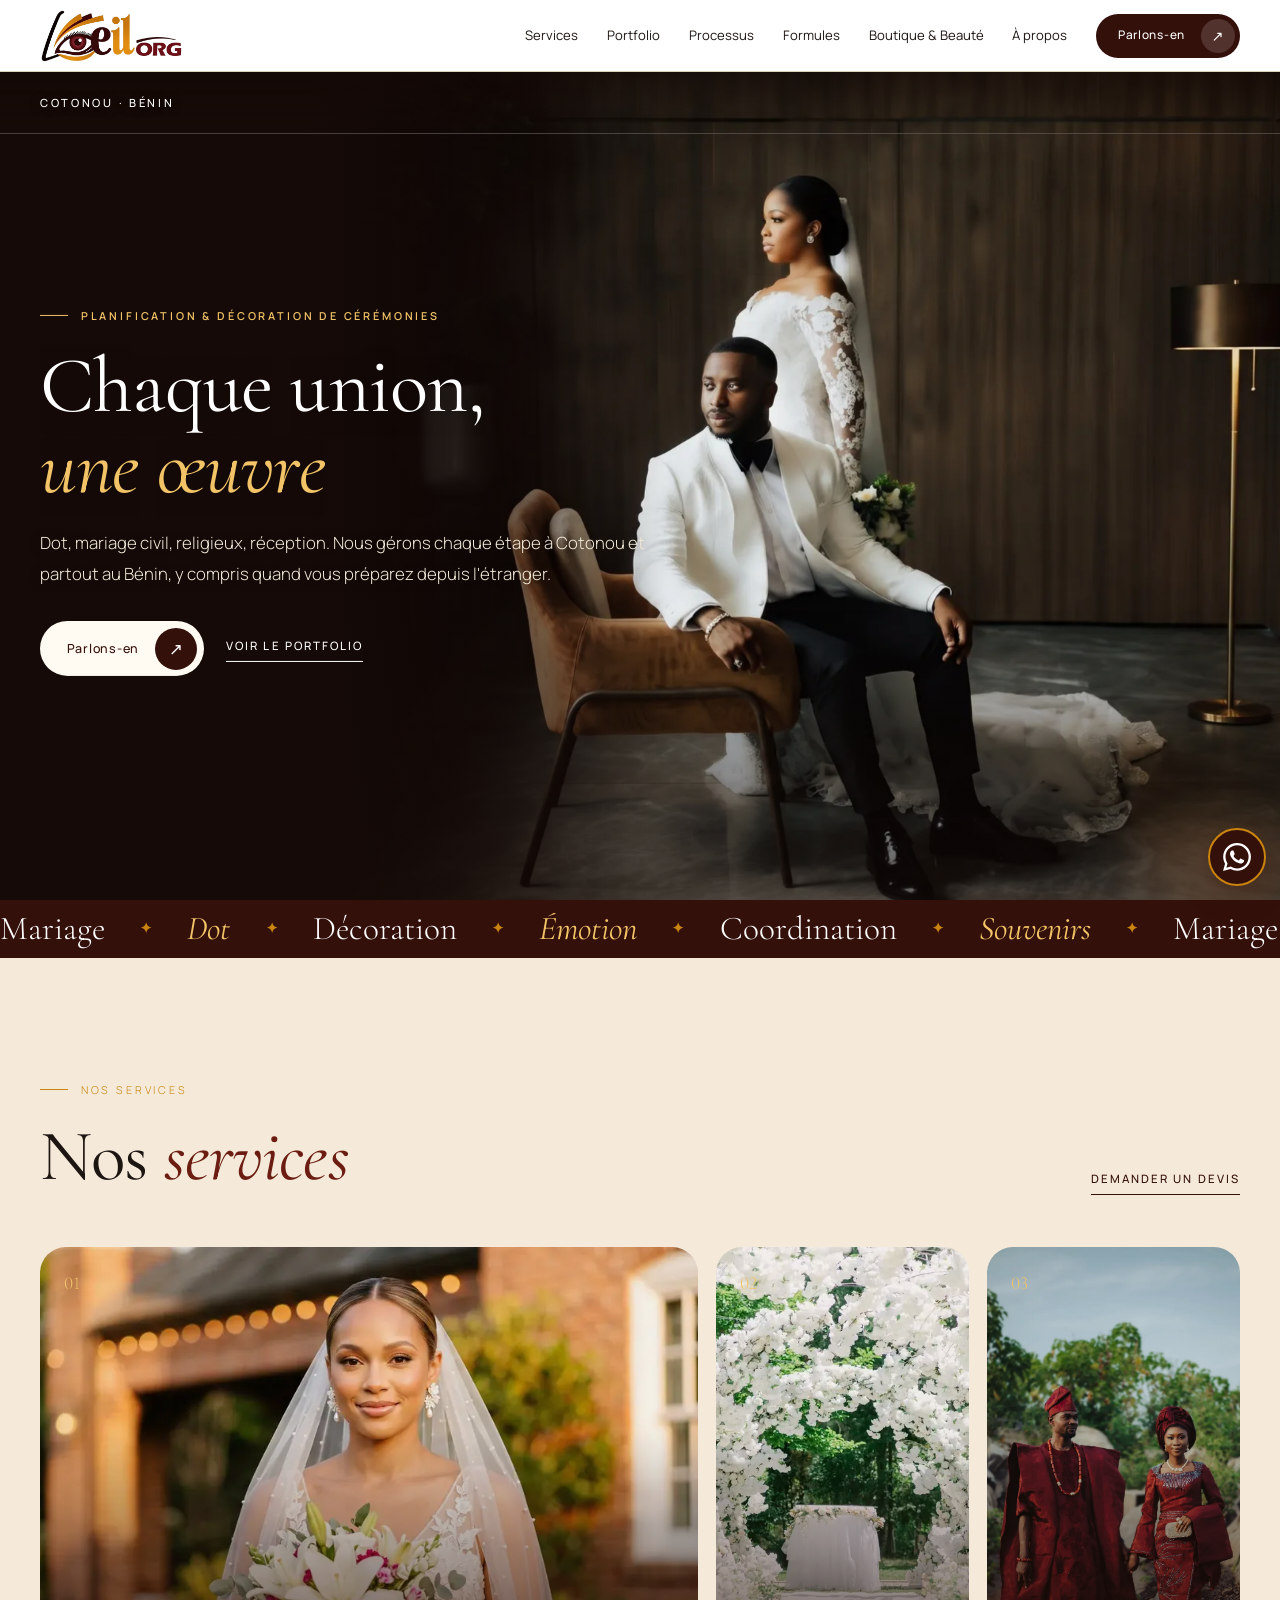
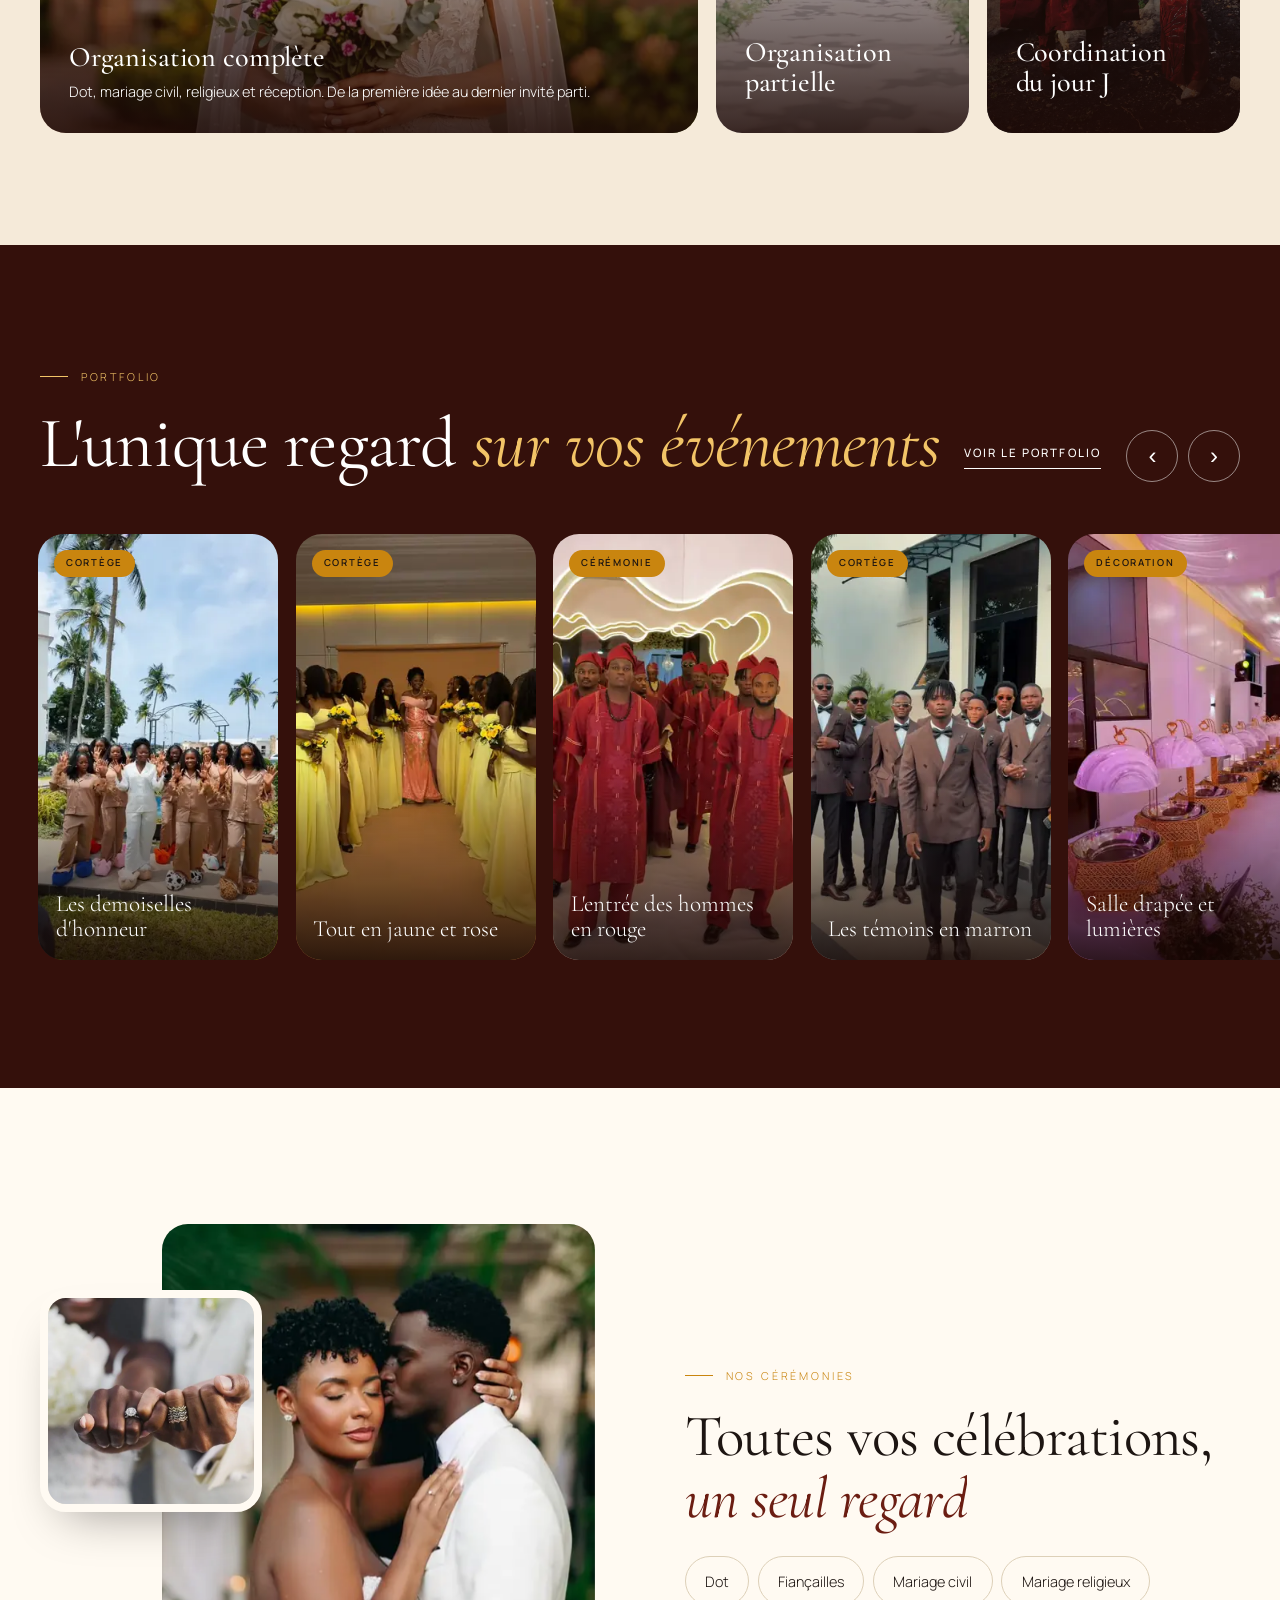
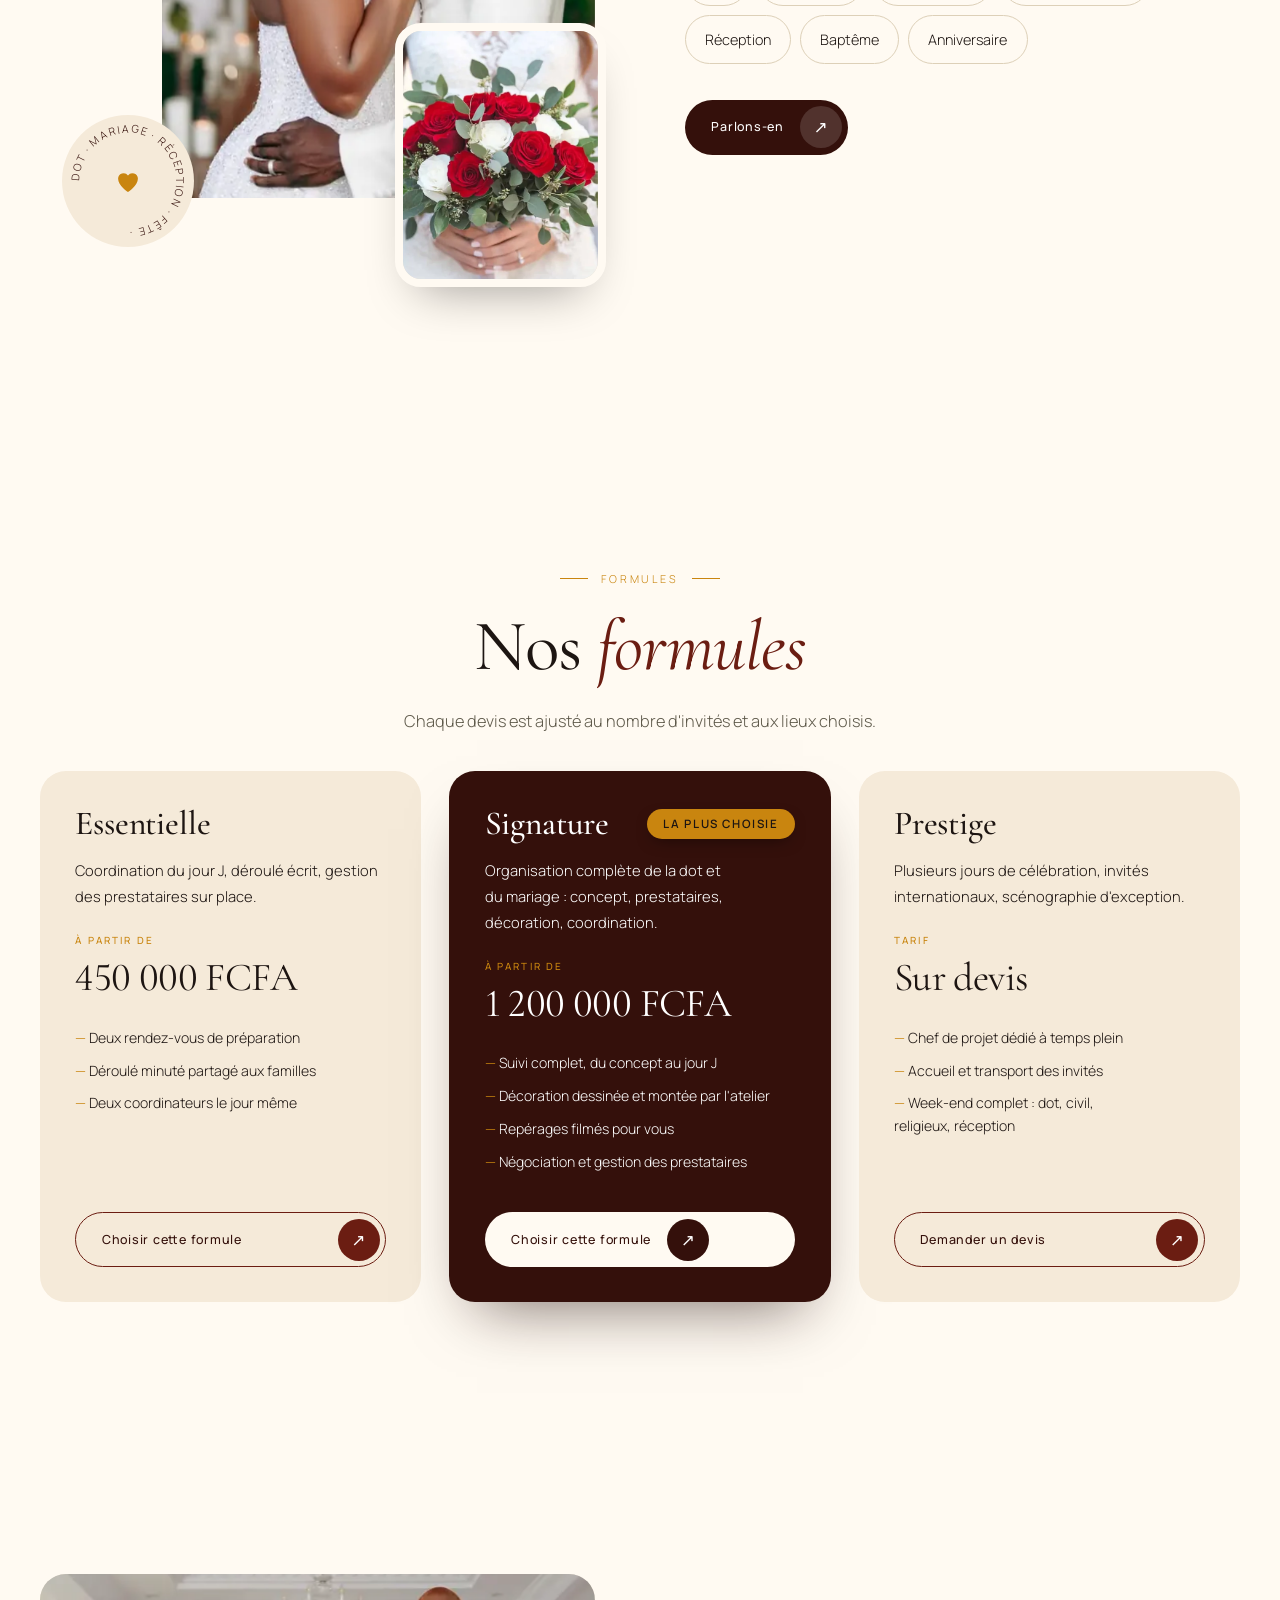
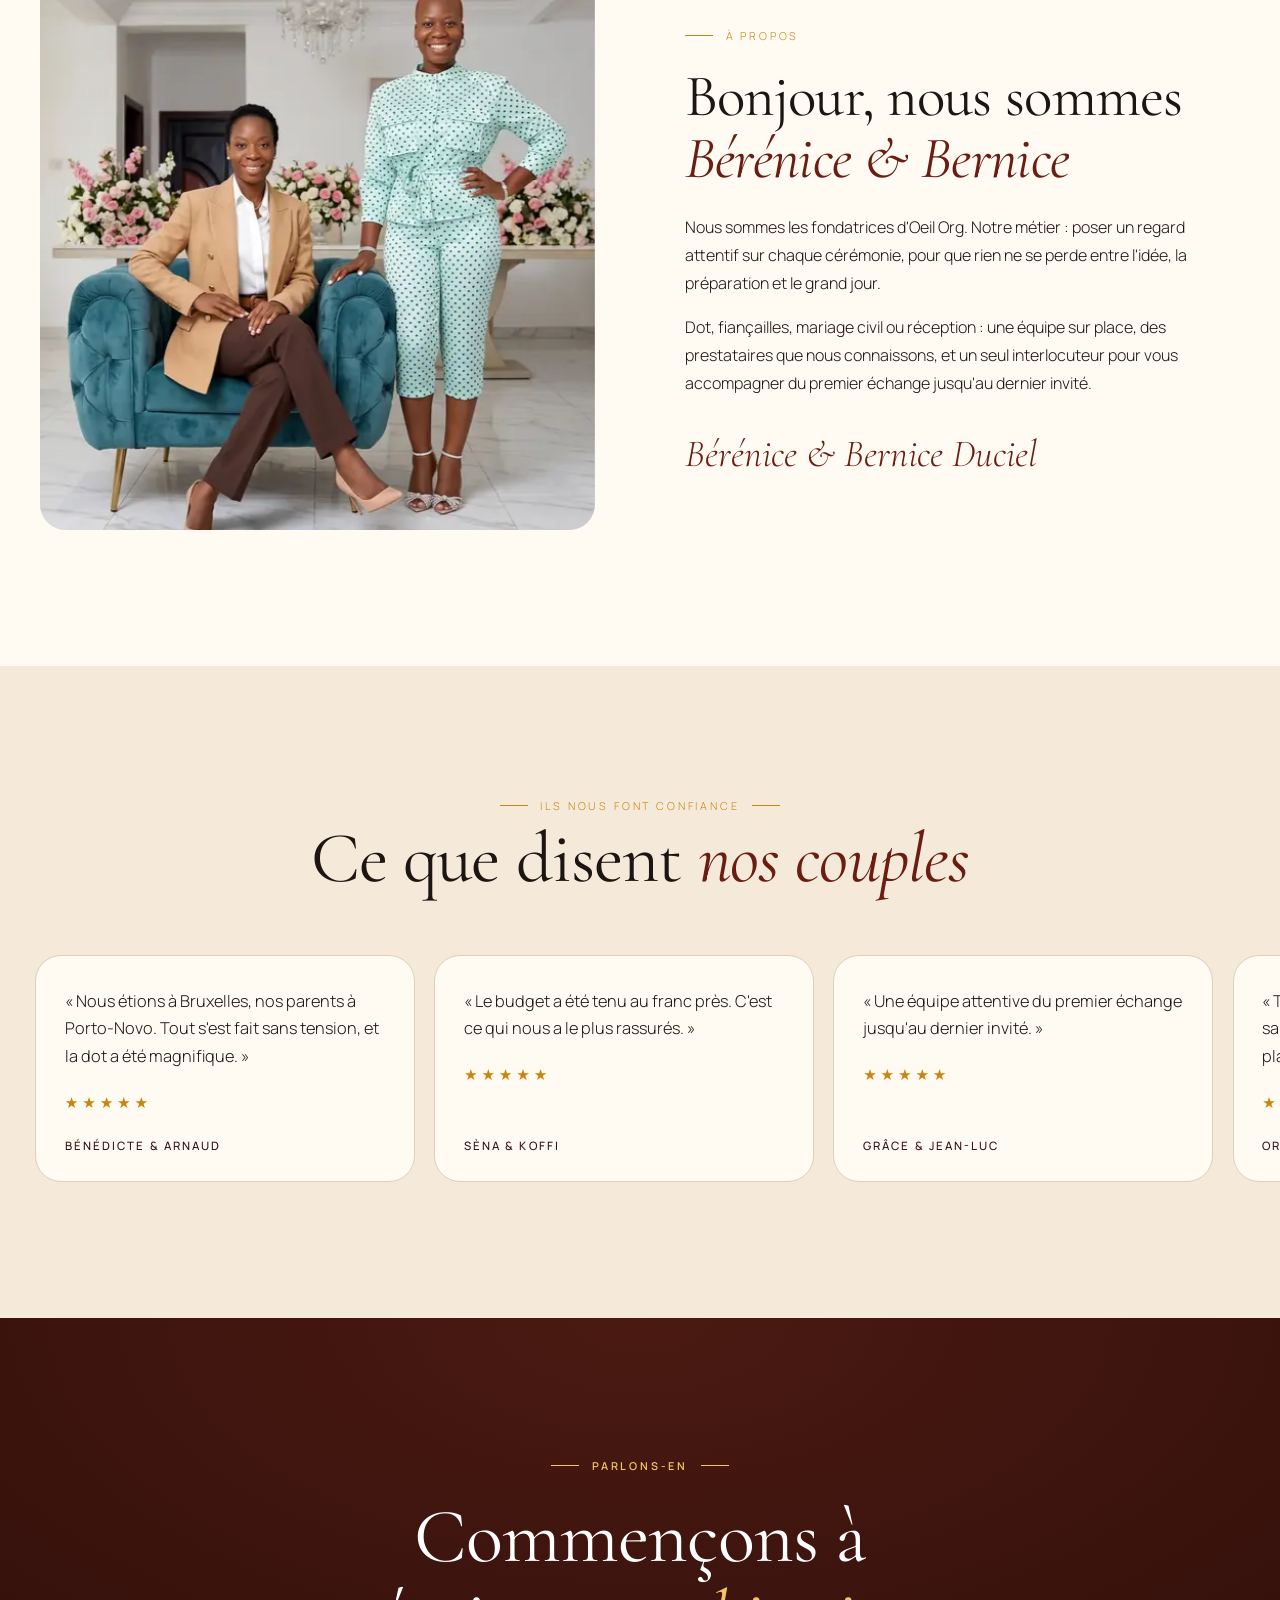
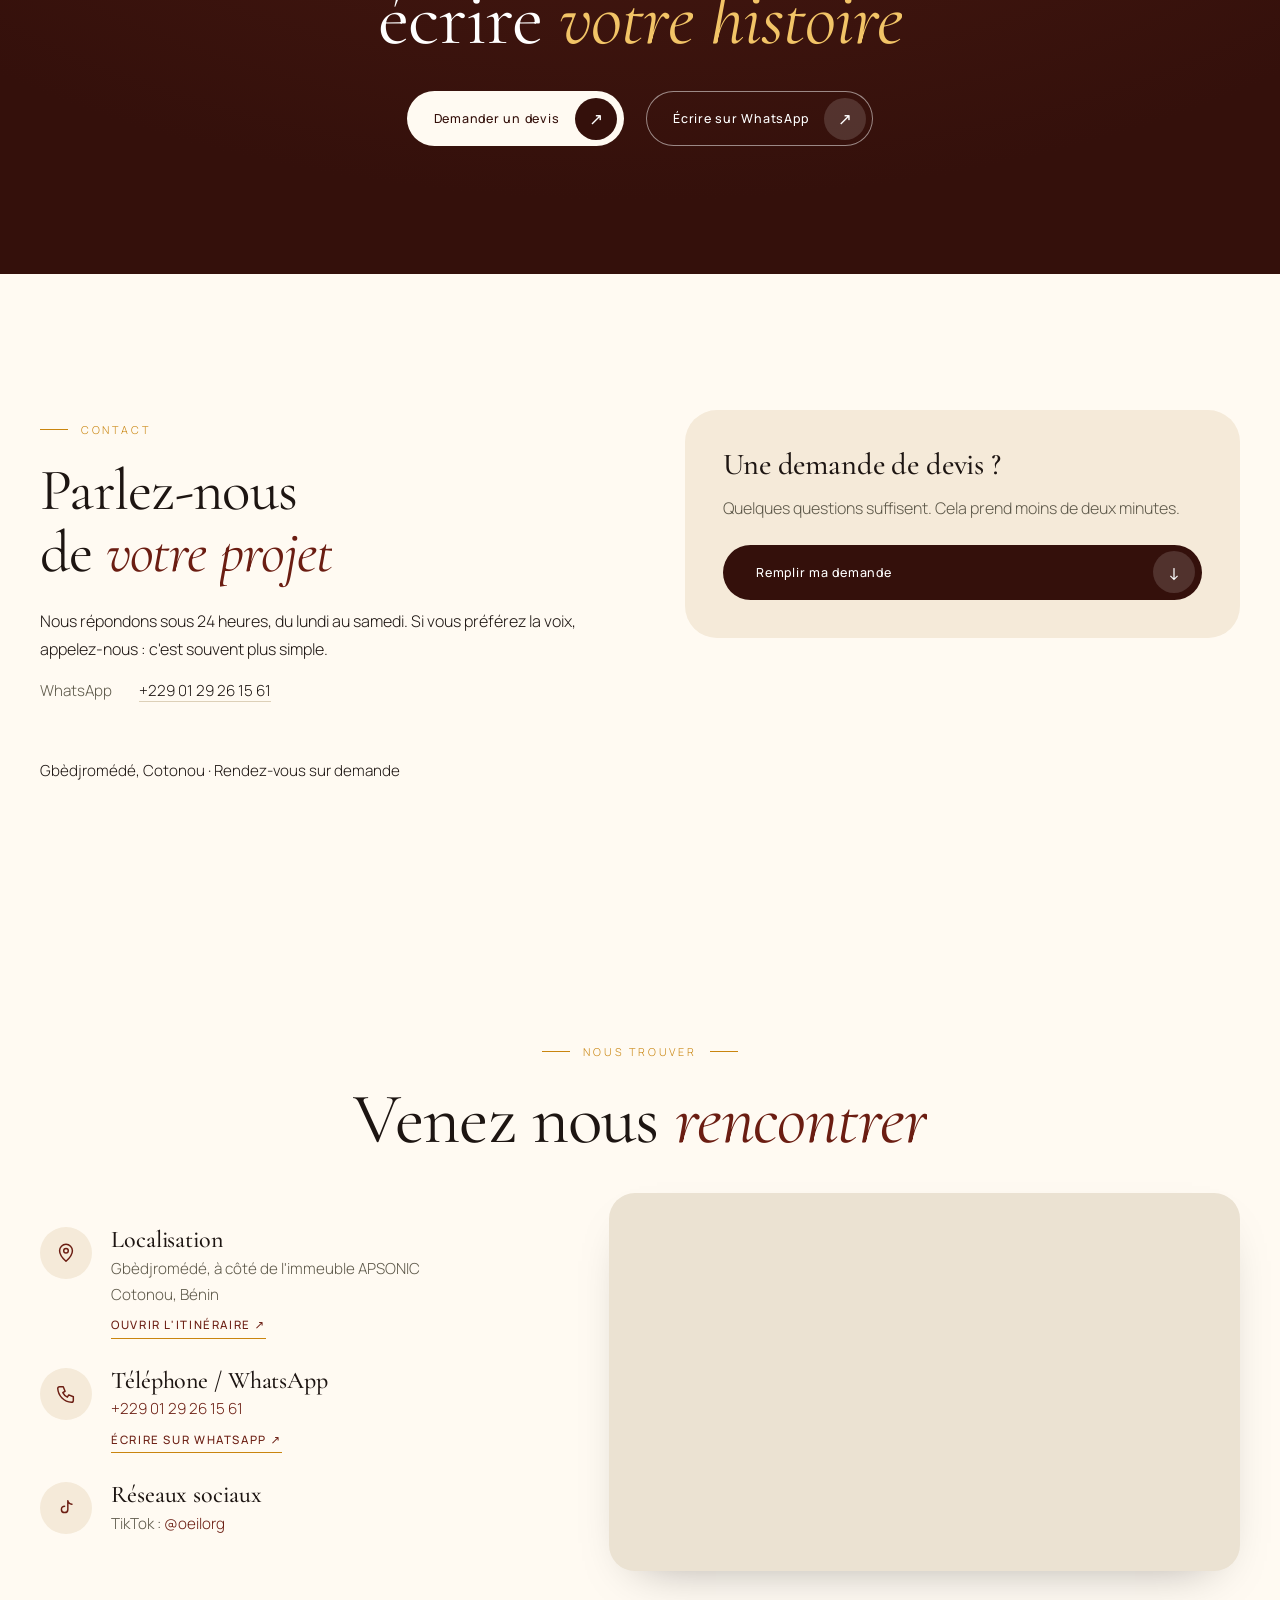
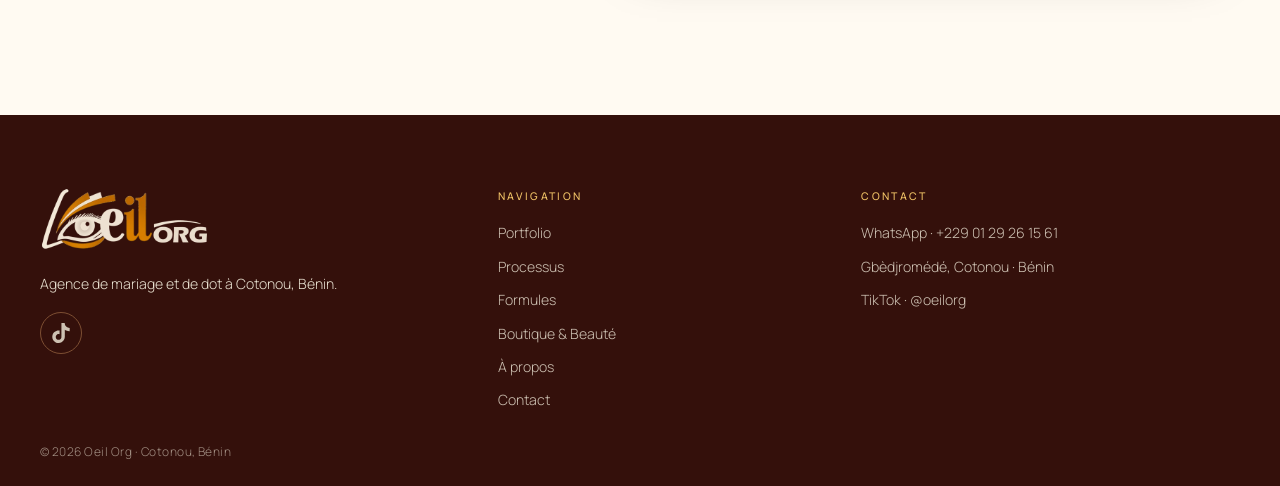
==== commit aeabf0a1: "Coins arrondis rétablis ; passe de finition typographie, rythme et détails Co-Authored-By: Claude So" ====
--- a/index.html
+++ b/index.html
@@ -39,7 +39,7 @@
       <a href="portfolio.html">Portfolio</a>
       <a href="processus.html">Processus</a>
       <a href="#formules">Formules</a>
-      <a href="boutique.html">Boutique &amp; Beauté</a>
+      <a href="boutique.html">Boutique &amp;&nbsp;Beauté</a>
       <a href="#apropos">À propos</a>
       <a href="#contact" class="pill"><span>Parlons-en</span><i>↗</i></a>
     </nav>
@@ -57,7 +57,7 @@
     <div class="hero-top" aria-hidden="true"><span>Cotonou · Bénin</span></div>
 
     <div class="hero-copy pos1">
-      <p class="eyebrow">Planification &amp; décoration de cérémonies</p>
+      <p class="eyebrow">Planification &amp;&nbsp;décoration de cérémonies</p>
       <h1 data-split data-base=".35">Chaque union, <em>une œuvre</em></h1>
       <p class="lead">Dot, mariage civil, religieux, réception. Nous gérons chaque étape à Cotonou et partout au Bénin, y compris quand vous préparez depuis l'étranger.</p>
       <div class="actions">
@@ -193,7 +193,7 @@
       </article>
       <article class="plan featured" data-reveal style="--d:.15s">
         <h3>Signature <span class="badge">La plus choisie</span></h3>
-        <p>Organisation complète de la dot et du mariage : concept, prestataires, décoration, coordination.</p>
+        <p>Organisation complète de la dot et du mariage&nbsp;: concept, prestataires, décoration, coordination.</p>
         <small>À partir de</small><strong>1 200 000 FCFA</strong>
         <ul><li>Suivi complet, du concept au jour J</li><li>Décoration dessinée et montée par l'atelier</li><li>Repérages filmés pour vous</li><li>Négociation et gestion des prestataires</li></ul>
         <a href="#contact" data-plan="Signature" class="pill light"><span>Choisir cette formule</span><i>↗</i></a>
@@ -202,7 +202,7 @@
         <h3>Prestige</h3>
         <p>Plusieurs jours de célébration, invités internationaux, scénographie d'exception.</p>
         <small>Tarif</small><strong>Sur devis</strong>
-        <ul><li>Chef de projet dédié à temps plein</li><li>Accueil et transport des invités</li><li>Week-end complet : dot, civil, religieux, réception</li></ul>
+        <ul><li>Chef de projet dédié à temps plein</li><li>Accueil et transport des invités</li><li>Week-end complet&nbsp;: dot, civil, religieux, réception</li></ul>
         <a href="#contact" data-plan="Prestige" class="pill outline"><span>Demander un devis</span><i>↗</i></a>
       </article>
     </div>
@@ -215,10 +215,10 @@
     <div class="media sq" data-reveal="clip" data-parallax><img src="images/founders.webp" srcset="images/founders-640.webp 640w, images/founders-1100.webp 1100w, images/founders.webp 1400w" sizes="(max-width:1000px) calc(100vw - 32px), 50vw" alt="Bérénice et Bernice Duciel, fondatrices d'Oeil Org, dans leur salon décoré de fleurs roses et blanches" loading="lazy" decoding="async"></div>
     <div>
       <p class="eyebrow" data-reveal>À propos</p>
-      <h2 data-split>Bonjour, nous sommes <em>Bérénice &amp; Bernice</em></h2>
-      <p data-reveal>Nous sommes les fondatrices d'Oeil Org. Notre métier : poser un regard attentif sur chaque cérémonie, pour que rien ne se perde entre l'idée, la préparation et le grand jour.</p>
-      <p data-reveal>Dot, fiançailles, mariage civil ou réception : une équipe sur place, des prestataires que nous connaissons, et un seul interlocuteur pour vous accompagner du premier échange jusqu'au dernier invité.</p>
-      <p class="sign" data-reveal>Bérénice &amp; Bernice Duciel</p>
+      <h2 data-split>Bonjour, nous sommes <em>Bérénice &amp;&nbsp;Bernice</em></h2>
+      <p data-reveal>Nous sommes les fondatrices d'Oeil Org. Notre métier&nbsp;: poser un regard attentif sur chaque cérémonie, pour que rien ne se perde entre l'idée, la préparation et le grand jour.</p>
+      <p data-reveal>Dot, fiançailles, mariage civil ou réception&nbsp;: une équipe sur place, des prestataires que nous connaissons, et un seul interlocuteur pour vous accompagner du premier échange jusqu'au dernier invité.</p>
+      <p class="sign" data-reveal>Bérénice &amp;&nbsp;Bernice Duciel</p>
     </div>
   </div>
 </section>
@@ -230,11 +230,11 @@
     <h2 data-split>Ce que disent <em>nos couples</em></h2>
   </div>
   <div class="rvs" tabindex="0" aria-label="Avis de couples">
-      <blockquote class="rv"><p>« Nous étions à Bruxelles, nos parents à Porto-Novo. Tout s'est fait sans tension, et la dot a été magnifique. »</p><div class="stars" aria-label="5 étoiles">★★★★★</div><cite>Bénédicte &amp; Arnaud</cite></blockquote>
-      <blockquote class="rv"><p>« Le budget a été tenu au franc près. C'est ce qui nous a le plus rassurés. »</p><div class="stars" aria-label="5 étoiles">★★★★★</div><cite>Sèna &amp; Koffi</cite></blockquote>
-      <blockquote class="rv"><p>« Une équipe attentive du premier échange jusqu'au dernier invité. »</p><div class="stars" aria-label="5 étoiles">★★★★★</div><cite>Grâce &amp; Jean-Luc</cite></blockquote>
-      <blockquote class="rv"><p>« Tout était prêt avant nous, et la salle était exactement comme sur la planche d'ambiance. »</p><div class="stars" aria-label="5 étoiles">★★★★★</div><cite>Ornella &amp; Marius</cite></blockquote>
-      <blockquote class="rv"><p>« Nos familles se sont senties respectées à chaque étape. Merci pour cette journée. »</p><div class="stars" aria-label="5 étoiles">★★★★★</div><cite>Fifamè &amp; Tobi</cite></blockquote>
+      <blockquote class="rv"><p>«&nbsp;Nous étions à Bruxelles, nos parents à Porto-Novo. Tout s'est fait sans tension, et la dot a été magnifique.&nbsp;»</p><div class="stars" aria-label="5 étoiles">★★★★★</div><cite>Bénédicte &amp;&nbsp;Arnaud</cite></blockquote>
+      <blockquote class="rv"><p>«&nbsp;Le budget a été tenu au franc près. C'est ce qui nous a le plus rassurés.&nbsp;»</p><div class="stars" aria-label="5 étoiles">★★★★★</div><cite>Sèna &amp;&nbsp;Koffi</cite></blockquote>
+      <blockquote class="rv"><p>«&nbsp;Une équipe attentive du premier échange jusqu'au dernier invité.&nbsp;»</p><div class="stars" aria-label="5 étoiles">★★★★★</div><cite>Grâce &amp;&nbsp;Jean-Luc</cite></blockquote>
+      <blockquote class="rv"><p>«&nbsp;Tout était prêt avant nous, et la salle était exactement comme sur la planche d'ambiance.&nbsp;»</p><div class="stars" aria-label="5 étoiles">★★★★★</div><cite>Ornella &amp;&nbsp;Marius</cite></blockquote>
+      <blockquote class="rv"><p>«&nbsp;Nos familles se sont senties respectées à chaque étape. Merci pour cette journée.&nbsp;»</p><div class="stars" aria-label="5 étoiles">★★★★★</div><cite>Fifamè &amp;&nbsp;Tobi</cite></blockquote>
   </div>
 </section>
 
@@ -257,14 +257,14 @@
     <div>
       <p class="eyebrow" data-reveal>Contact</p>
       <h2 data-split>Parlez-nous de <em>votre projet</em></h2>
-      <p data-reveal>Nous répondons sous 24 heures, du lundi au samedi. Si vous préférez la voix, appelez-nous : c'est souvent plus simple.</p>
+      <p data-reveal>Nous répondons sous 24 heures, du lundi au samedi. Si vous préférez la voix, appelez-nous&nbsp;: c'est souvent plus simple.</p>
       <p class="info" data-reveal><span>WhatsApp</span> <a href="https://wa.me/2290129261561">+229 01 29 26 15 61</a></p>
       <p class="info" data-reveal><span>Téléphone</span> <a href="tel:+2290129261561">+229 01 29 26 15 61</a></p>
       <p class="info" data-reveal>Gbèdjromédé, Cotonou · Rendez-vous sur demande</p>
     </div>
     <div class="formwrap">
     <div class="fold-cta" id="fold-cta">
-      <h3>Une demande de devis ?</h3>
+      <h3>Une demande de devis&nbsp;?</h3>
       <p>Quelques questions suffisent. Cela prend moins de deux minutes.</p>
       <button type="button" class="pill block" id="open-form" aria-expanded="false" aria-controls="fold"><span>Remplir ma demande</span><i>↓</i></button>
     </div>
@@ -294,7 +294,7 @@
           <select name="budget"><option value="">À préciser</option><option>Moins de 3 000 000 FCFA</option><option>3 000 000 – 6 000 000 FCFA</option><option>6 000 000 – 12 000 000 FCFA</option><option>Plus de 12 000 000 FCFA</option></select>
         </label>
       </div>
-      <label>Comment nous avez-vous connus ?
+      <label>Comment nous avez-vous connus&nbsp;?
         <select name="source"><option value="">Choisir</option><option>TikTok</option><option>Instagram</option><option>Bouche-à-oreille</option><option>Google</option><option>Autre</option></select>
       </label>
       <label>Votre message<textarea name="message" rows="3" placeholder="Dites-nous où vous en êtes."></textarea></label>
@@ -319,7 +319,7 @@
       <ul class="find-list">
         <li data-reveal><span class="ico"><svg viewBox="0 0 24 24"><path d="M12 21s-7-6.2-7-11.5a7 7 0 0 1 14 0C19 14.800 12 21 12 21z"/><circle cx="12" cy="9.500" r="2.500"/></svg></span><div><h3>Localisation</h3><p>Gbèdjromédé, à côté de l'immeuble APSONIC<br>Cotonou, Bénin</p><a class="lnk" href="https://maps.app.goo.gl/scBTSXwW8LGocMCP9" target="_blank" rel="noopener">Ouvrir l'itinéraire ↗</a></div></li>
         <li data-reveal style="--d:.1s"><span class="ico"><svg viewBox="0 0 24 24"><path d="M5 4h4l2 5-2.500 1.500a11 11 0 0 0 5 5L15 13l5 2v4a2 2 0 0 1-2 2A16 16 0 0 1 3 6a2 2 0 0 1 2-2z"/></svg></span><div><h3>Téléphone / WhatsApp</h3><p><a href="tel:+2290129261561">+229 01 29 26 15 61</a></p><a class="lnk" href="https://wa.me/2290129261561" target="_blank" rel="noopener">Écrire sur WhatsApp ↗</a></div></li>
-        <li data-reveal style="--d:.2s"><span class="ico"><svg viewBox="0 0 24 24"><path d="M14 4v9.500a3.500 3.500 0 1 1-3.500-3.500M14 4c.4 2.300 1.900 3.700 4.500 3.900"/></svg></span><div><h3>Réseaux sociaux</h3><p>TikTok : <a href="https://www.tiktok.com/@oeilorg" target="_blank" rel="noopener">@oeilorg</a></p></div></li>
+        <li data-reveal style="--d:.2s"><span class="ico"><svg viewBox="0 0 24 24"><path d="M14 4v9.500a3.500 3.500 0 1 1-3.500-3.500M14 4c.4 2.300 1.900 3.700 4.500 3.900"/></svg></span><div><h3>Réseaux sociaux</h3><p>TikTok&nbsp;: <a href="https://www.tiktok.com/@oeilorg" target="_blank" rel="noopener">@oeilorg</a></p></div></li>
       </ul>
       <div class="map" data-reveal="clip" style="--d:.1s">
         <iframe title="Carte : L'oeilOrg à Cotonou" src="https://www.google.com/maps?cid=13462039561031100019&z=17&output=embed" loading="lazy" referrerpolicy="no-referrer-when-downgrade" allowfullscreen></iframe>
@@ -338,7 +338,7 @@
     </div>
     <div>
       <h4>Navigation</h4>
-      <a href="portfolio.html">Portfolio</a><a href="processus.html">Processus</a><a href="#formules">Formules</a><a href="boutique.html">Boutique &amp; Beauté</a><a href="#apropos">À propos</a><a href="#contact">Contact</a>
+      <a href="portfolio.html">Portfolio</a><a href="processus.html">Processus</a><a href="#formules">Formules</a><a href="boutique.html">Boutique &amp;&nbsp;Beauté</a><a href="#apropos">À propos</a><a href="#contact">Contact</a>
     </div>
     <div>
       <h4>Contact</h4>
--- a/styles.css
+++ b/styles.css
@@ -817,3 +817,60 @@
 .slide-bg.dk.first img{animation:heroZoom 22s ease-out both}
 .hero-copy.pos1{opacity:0}
 .hero-copy.pos1.on{opacity:1}
+
+
+
+/* =====================================================================
+   finishing pass : typography, rhythm, details
+   ===================================================================== */
+html{text-rendering:optimizeLegibility;-webkit-font-smoothing:antialiased;-moz-osx-font-smoothing:grayscale}
+body{font-kerning:normal;font-feature-settings:"kern","liga","calt";hanging-punctuation:first}
+h1,h2,h3,.h1x,.h2{text-wrap:balance;font-optical-sizing:auto;font-variant-ligatures:common-ligatures discretionary-ligatures}
+p,li,figcaption,blockquote{text-wrap:pretty;hyphens:manual}
+h2,.h2{letter-spacing:-.012em;line-height:1.06}
+h3{letter-spacing:-.005em;font-weight:500}
+em{font-weight:400}
+.hero-copy h1 em,.hero-copy .h1x em{white-space:nowrap}
+.eyebrow{letter-spacing:.26em;font-weight:600;font-size:.68rem}
+.lead,.section p{font-weight:300}
+.lead{line-height:1.8}
+.sub{font-size:1.02rem}
+
+/* hero title : two balanced lines instead of three */
+.hero-copy.pos1{width:min(640px,100% - 32px)}
+.hero-copy.pos1 h1{font-size:clamp(2.9rem,6.2vw,5.6rem);line-height:1.02}
+@media (max-width:700px){
+  .hero-copy.pos1 h1{font-size:clamp(2.5rem,11vw,3rem)}
+  .hero-copy .eyebrow{letter-spacing:.2em;font-size:.62rem}
+  .hero-copy .eyebrow::before{width:18px}
+  /* folded service cards : readable title on top of the photo */
+  .svc.svc .svc-card:not(.open)::after{background:linear-gradient(90deg,rgba(30,10,6,.82),rgba(30,10,6,.45))}
+}
+
+/* rhythm : consistent space above and below headings, calmer sections */
+.head-row{margin-bottom:clamp(2rem,4vw,3.4rem)}
+.center>.sub,.center>p{margin-top:.6rem}
+.section>.wrap.center+.wrap{margin-top:0}
+@media (min-width:1001px){
+  .section{padding-block:8.5rem}
+  .section.tight{padding-block:7rem}
+  .quotes-sec{padding-block:7.5rem}
+  .cta{padding-block:8rem}
+  #localisation{padding-bottom:9rem}
+}
+.find-list p,.info{line-height:1.7}
+
+/* details */
+a:focus-visible,button:focus-visible,input:focus-visible,select:focus-visible,textarea:focus-visible,summary:focus-visible{outline:2px solid var(--gold);outline-offset:3px;border-radius:6px}
+.pill:focus-visible{border-radius:999px}
+img{-webkit-user-drag:none;user-select:none}
+.link-tiny,.link-light,.find-list .lnk{transition:letter-spacing .35s var(--ease),border-color .3s,color .3s}
+.link-tiny:hover,.find-list .lnk:hover{letter-spacing:.22em;border-color:var(--green)}
+.info a{transition:border-color .3s,color .3s}
+.info a:hover{color:var(--green)}
+.plan li,.dots li{line-height:1.6}
+.plan strong{letter-spacing:-.015em}
+.stars{letter-spacing:.3em}
+.foot a:not(.foot-brand){transition:opacity .3s,transform .3s var(--ease)}
+.legal{letter-spacing:.04em}
+hr{border:0;border-top:1px solid var(--line)}
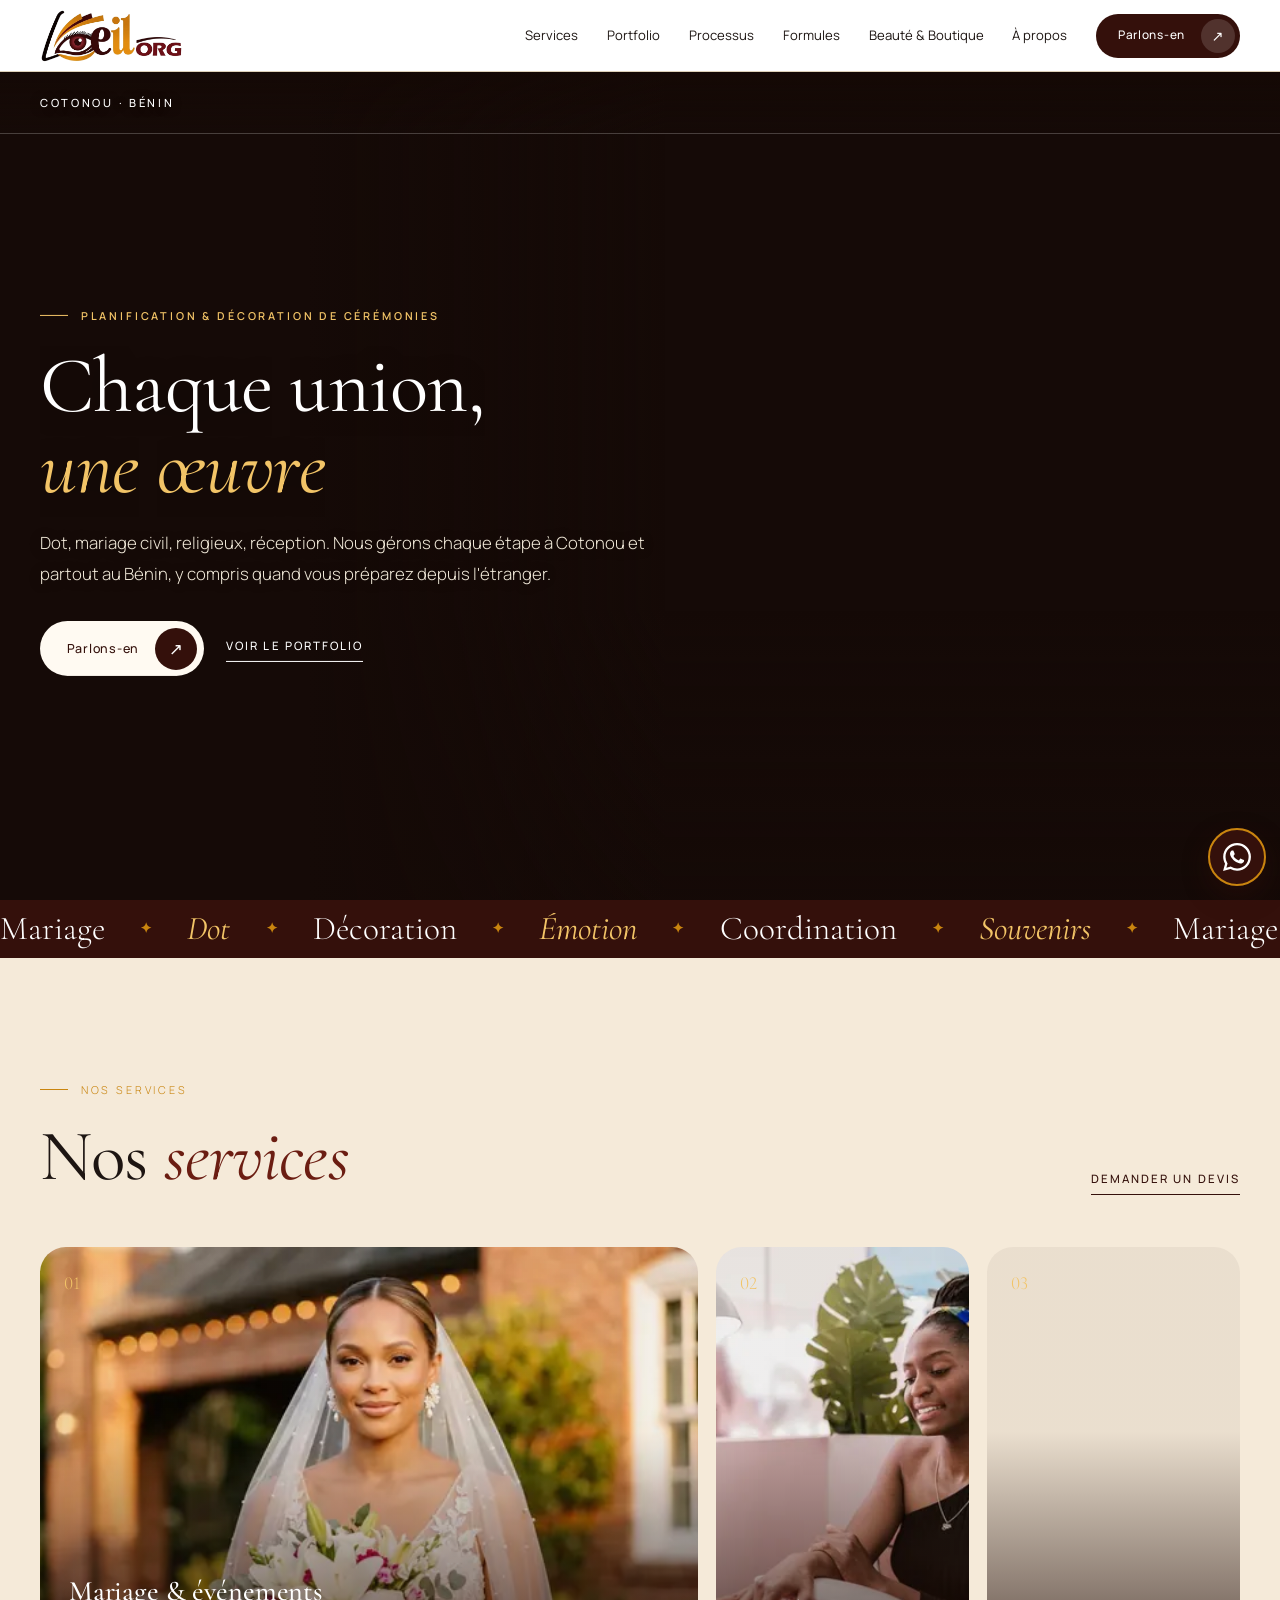
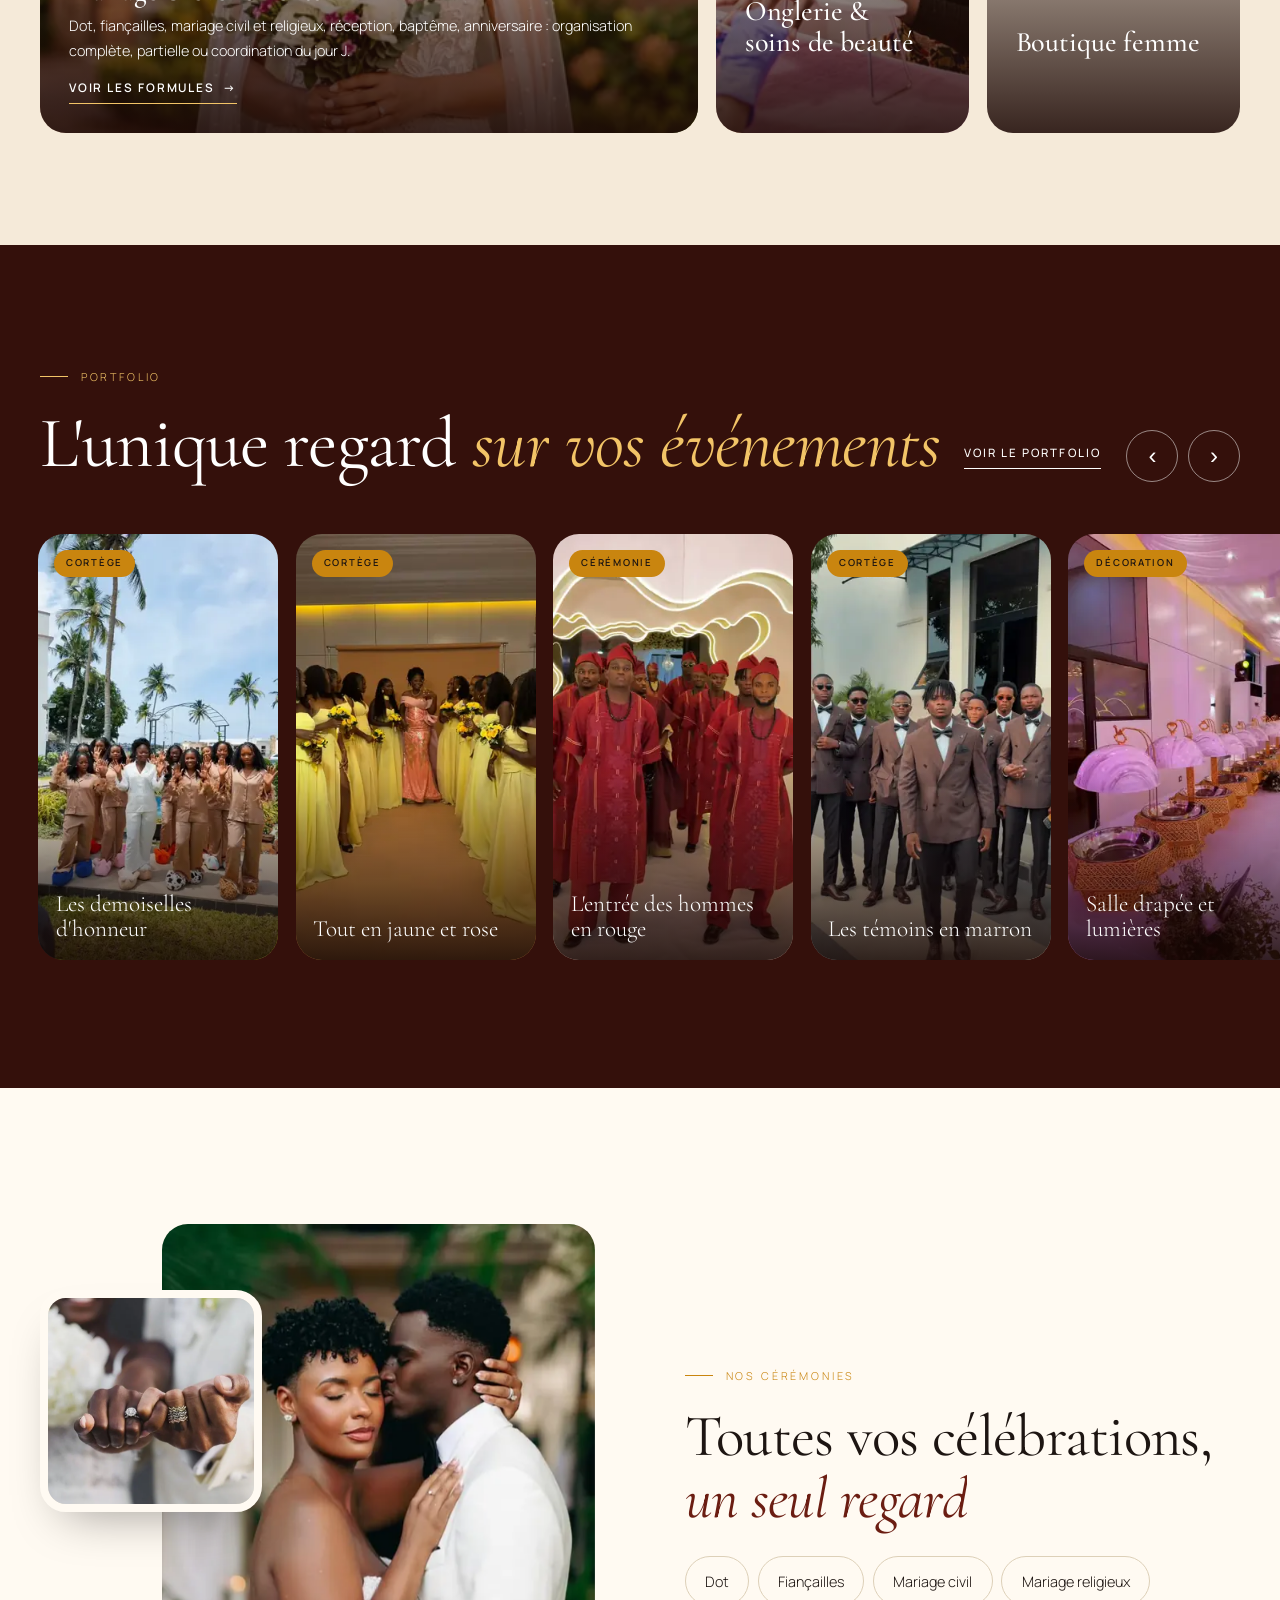
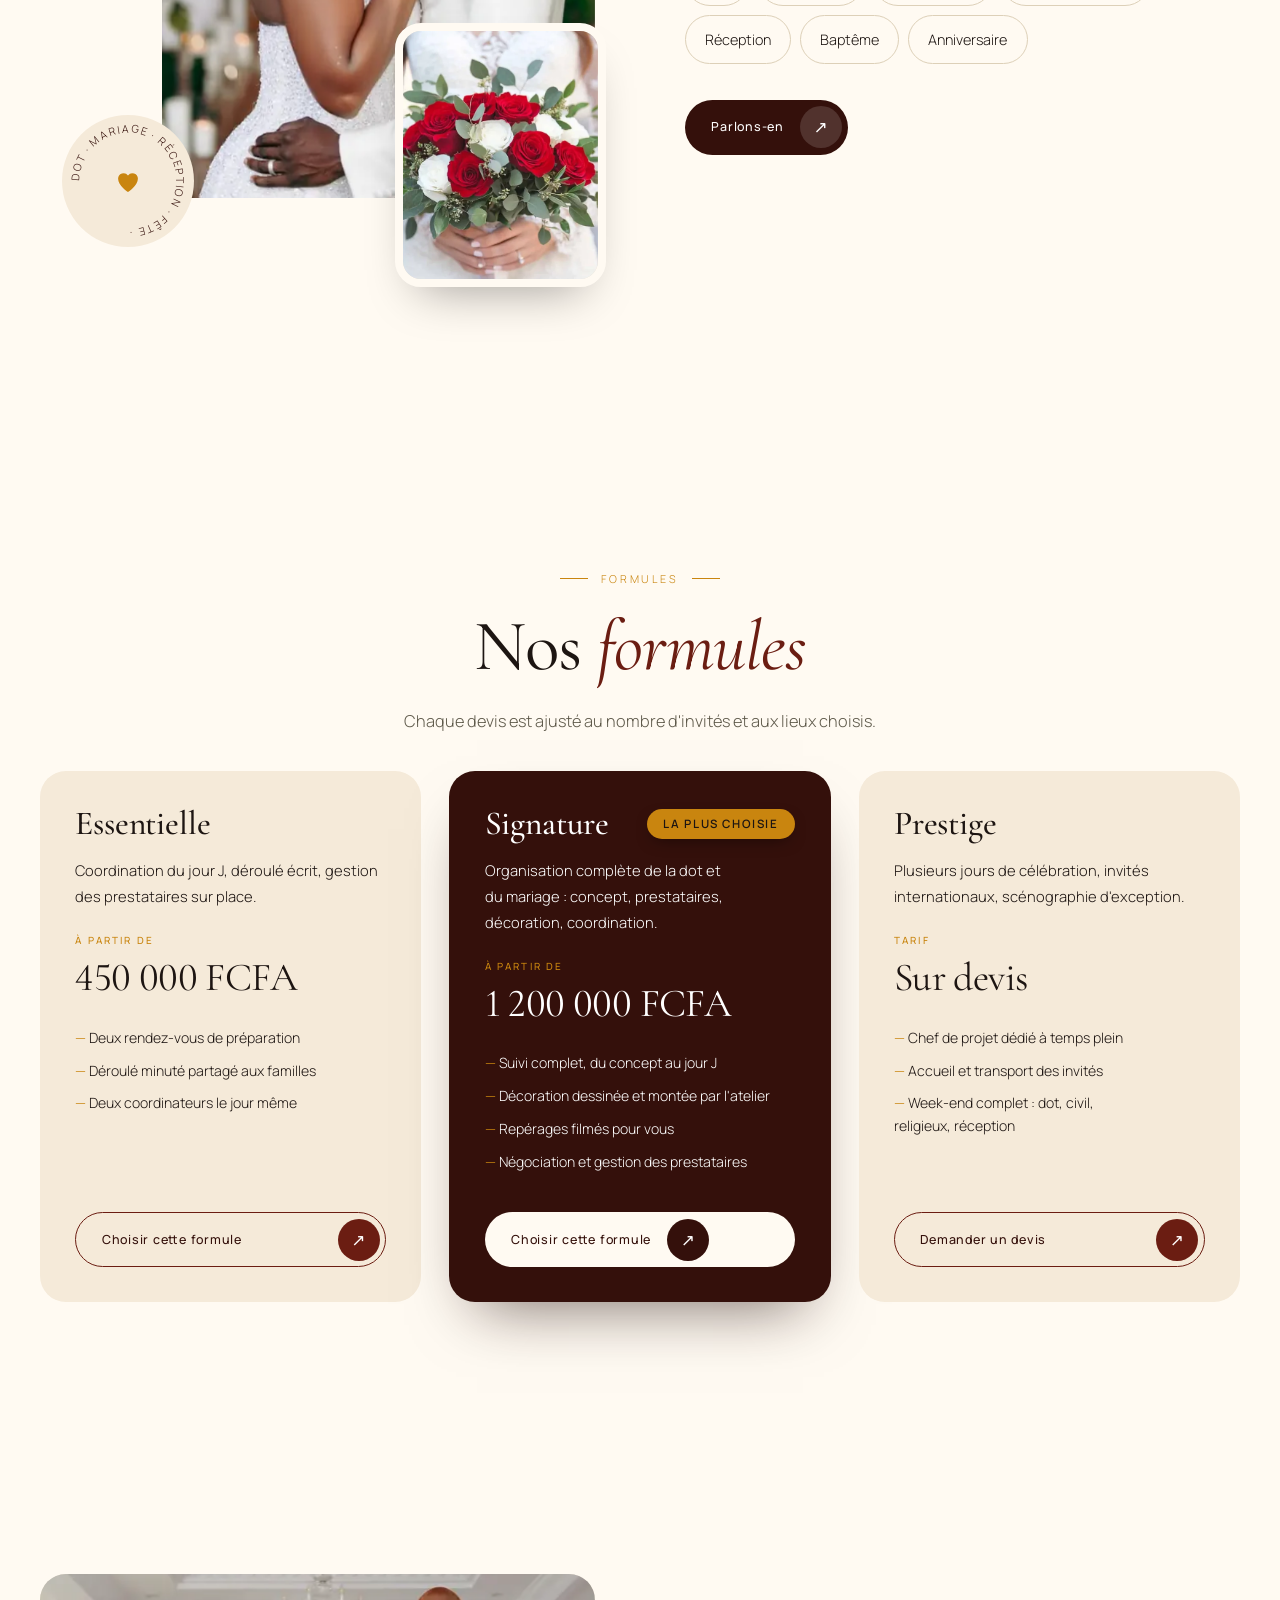
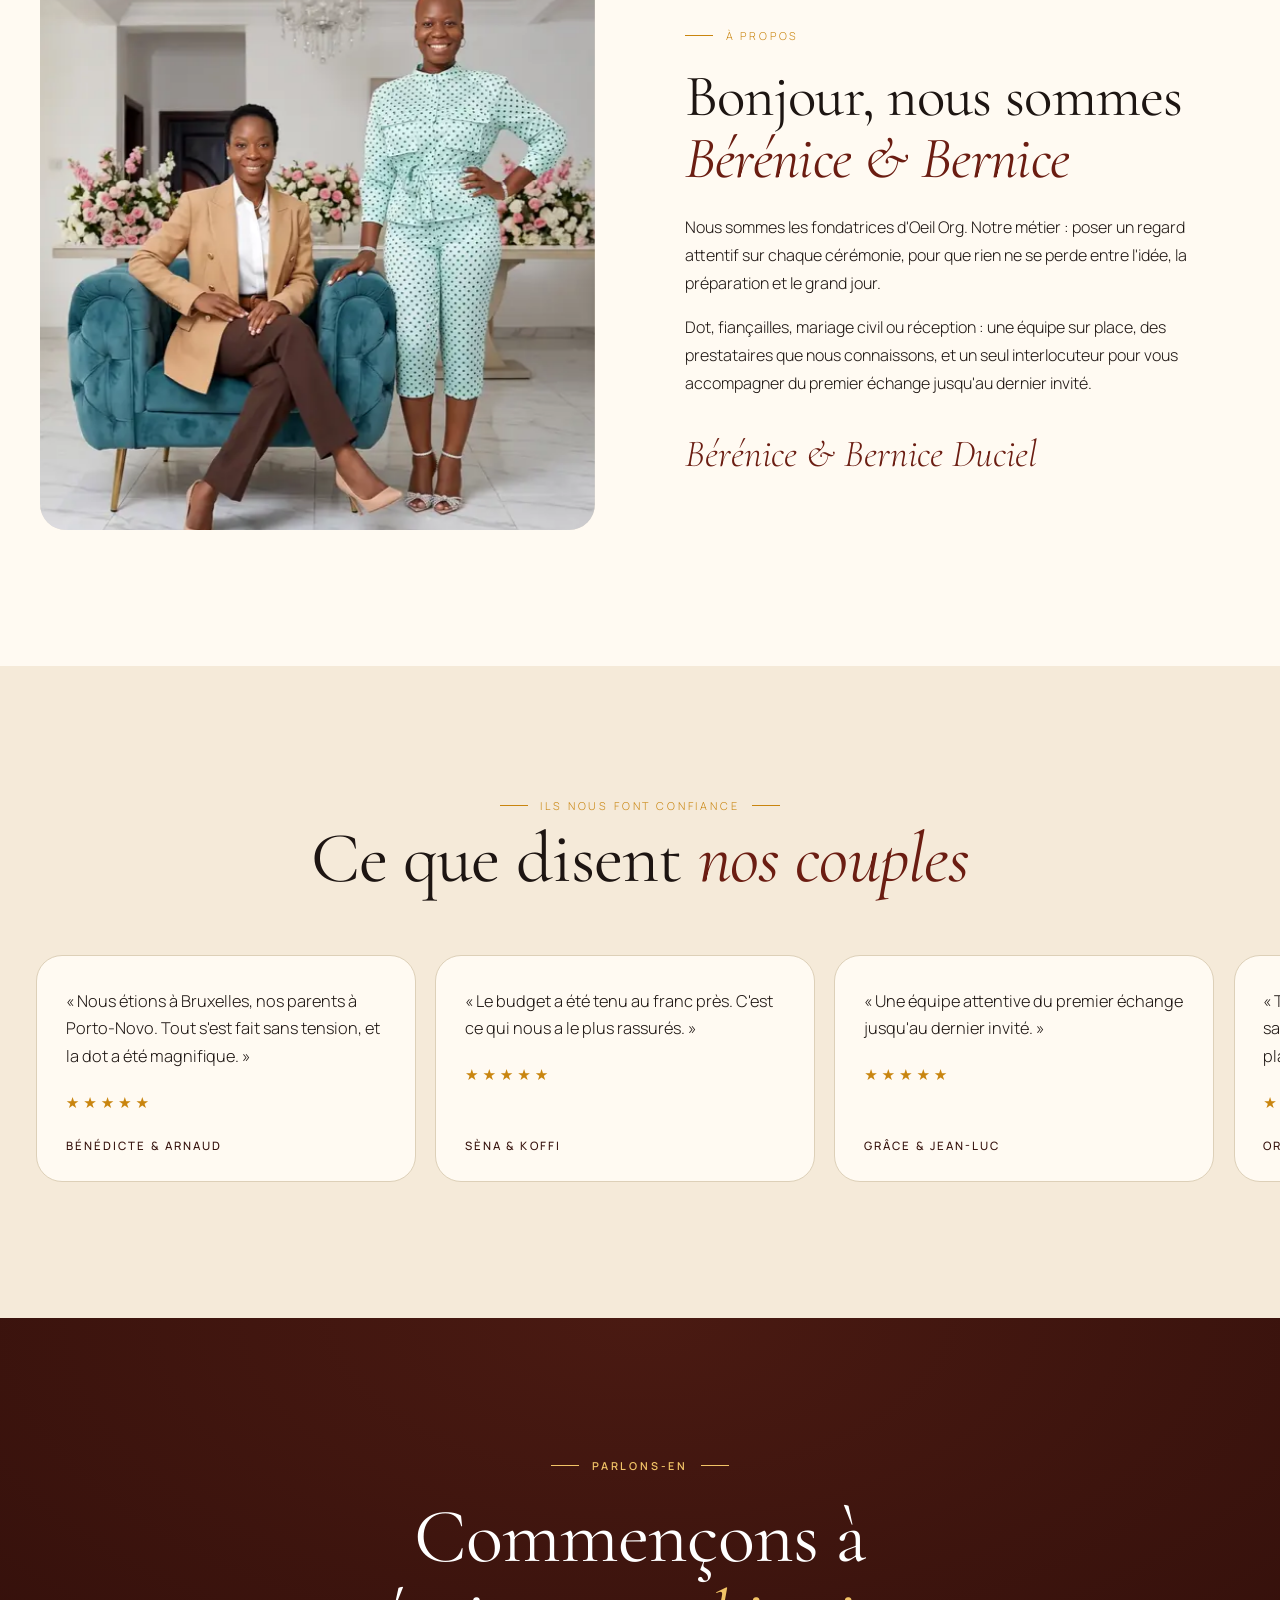
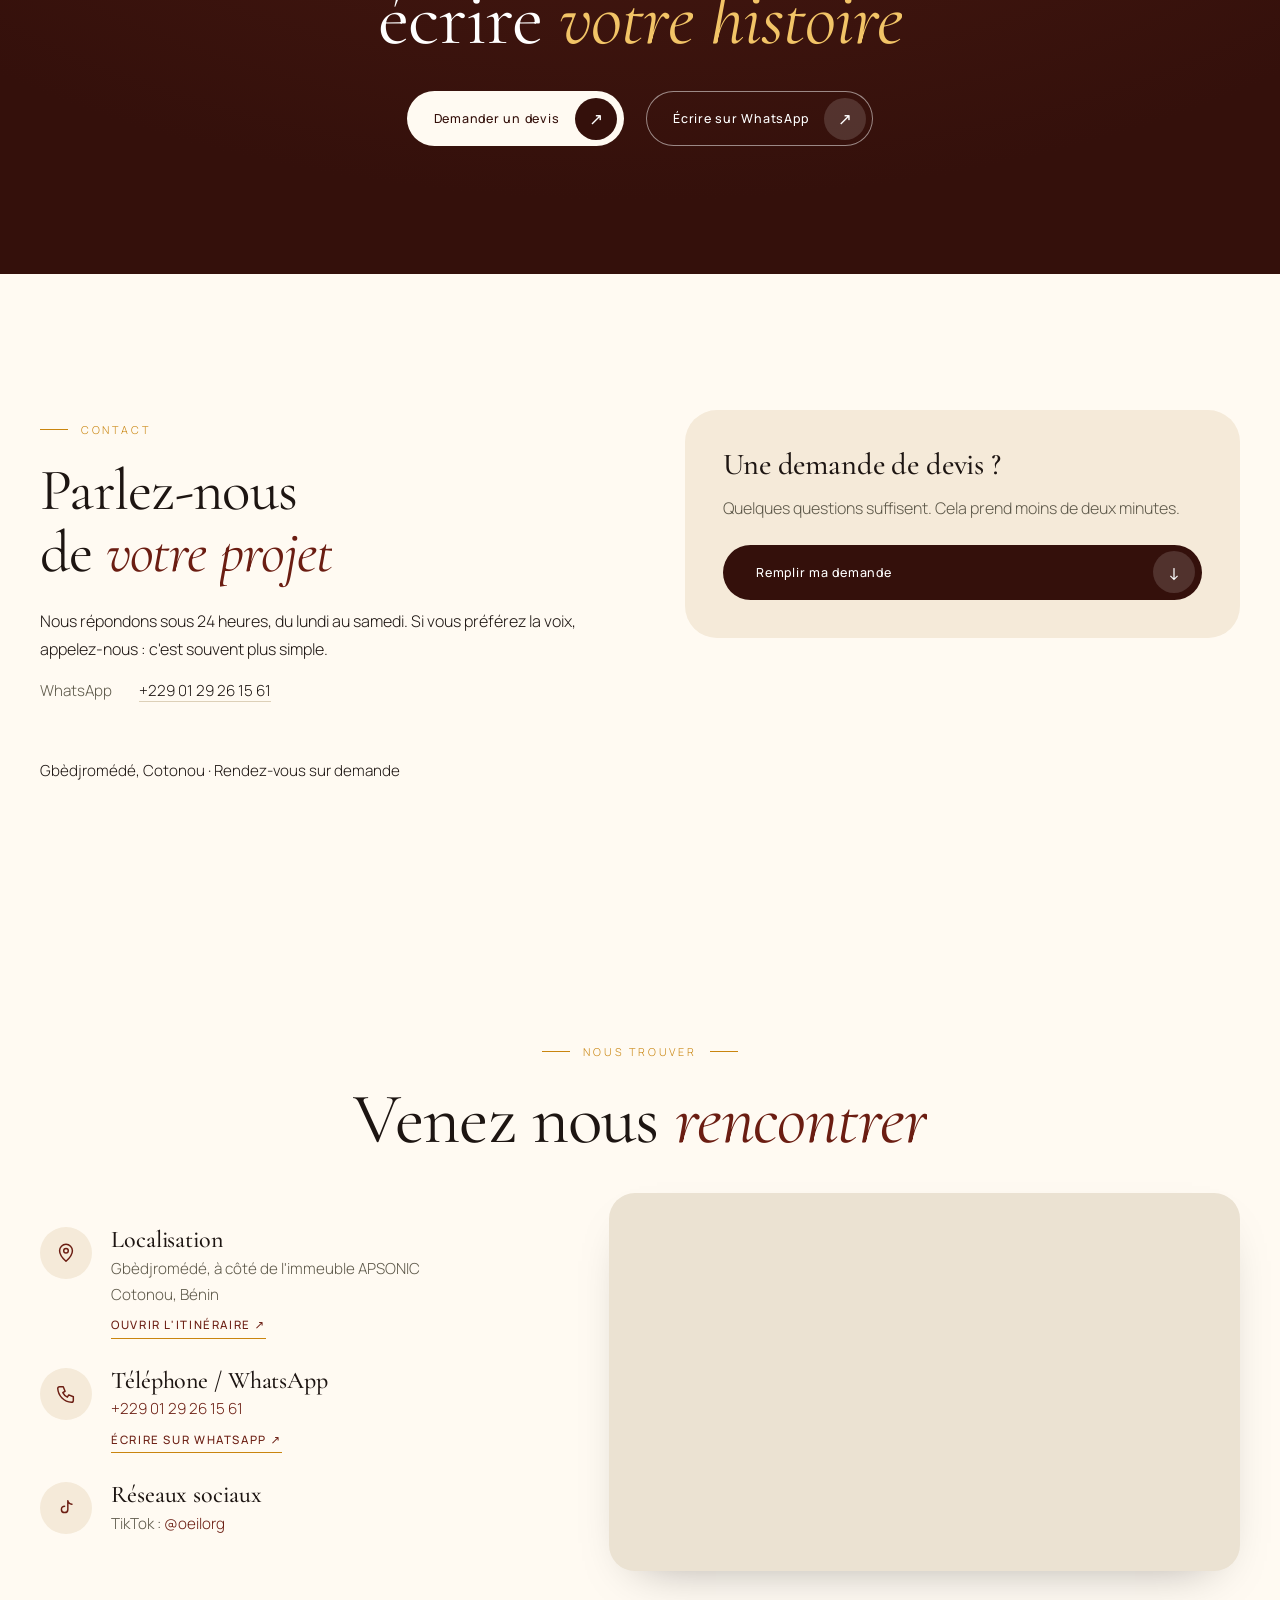
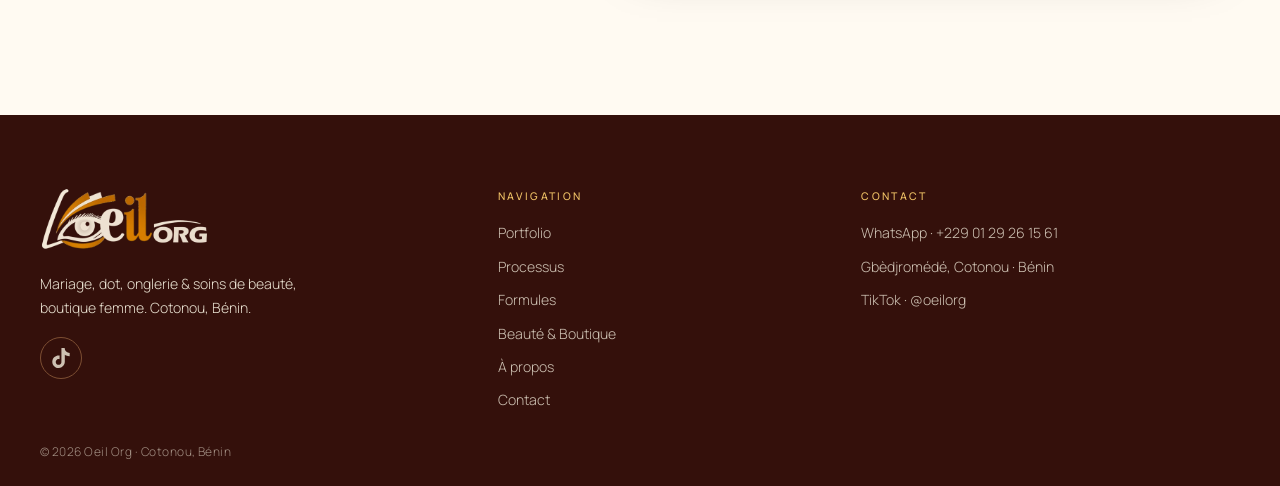
==== commit a1702823: "Services : mariage, onglerie & soins, boutique femme ; page Beauté & Boutique Co-Authored-By: Claude" ====
--- a/index.html
+++ b/index.html
@@ -4,14 +4,14 @@
 <meta charset="utf-8">
 <meta name="viewport" content="width=device-width, initial-scale=1, viewport-fit=cover">
 <title>L'œilorg — Agence de mariage et de dot à Cotonou</title>
-<meta name="description" content="Agence de mariage et de dot à Cotonou, Bénin. Planification, décoration et coordination de vos cérémonies.">
+<meta name="description" content="Mariage, dot, onglerie et soins de beauté, boutique femme à Cotonou, Bénin. Planification, décoration et coordination de vos cérémonies.">
 <link rel="icon" href="favicon.svg" type="image/svg+xml">
 <meta name="theme-color" content="#34100b">
 <meta property="og:type" content="website">
 <meta property="og:locale" content="fr_FR">
 <meta property="og:site_name" content="L'œilorg">
 <meta property="og:title" content="L'œilorg — Agence de mariage et de dot à Cotonou">
-<meta property="og:description" content="Agence de mariage et de dot à Cotonou, Bénin. Planification, décoration et coordination de vos cérémonies.">
+<meta property="og:description" content="Mariage, dot, onglerie et soins de beauté, boutique femme à Cotonou, Bénin. Planification, décoration et coordination de vos cérémonies.">
 <meta property="og:url" content="https://oeil-org.vercel.app/">
 <meta property="og:image" content="https://oeil-org.vercel.app/images/og.jpg">
 <meta property="og:image:width" content="1200">
@@ -39,7 +39,7 @@
       <a href="portfolio.html">Portfolio</a>
       <a href="processus.html">Processus</a>
       <a href="#formules">Formules</a>
-      <a href="boutique.html">Boutique &amp;&nbsp;Beauté</a>
+      <a href="boutique.html">Beauté &amp;&nbsp;Boutique</a>
       <a href="#apropos">À propos</a>
       <a href="#contact" class="pill"><span>Parlons-en</span><i>↗</i></a>
     </nav>
@@ -85,17 +85,17 @@
       <article class="svc-card open" tabindex="0">
         <img src="images/svc-complete.webp" srcset="images/svc-complete-640.webp 640w, images/svc-complete-1100.webp 1100w, images/svc-complete.webp 1800w" sizes="(max-width:700px) calc(100vw - 32px), 60vw" alt="Mariée en robe de dentelle et voile tenant un bouquet de lys" loading="lazy" decoding="async">
         <span class="idx">01</span>
-        <div class="cap"><h3>Organisation complète</h3><p>Dot, mariage civil, religieux et réception. De la première idée au dernier invité parti.</p></div>
+        <div class="cap"><h3>Mariage &amp; événements</h3><p>Dot, fiançailles, mariage civil et religieux, réception, baptême, anniversaire : organisation complète, partielle ou coordination du jour&nbsp;J.</p><a class="svc-link" href="#formules">Voir les formules <i>→</i></a></div>
       </article>
       <article class="svc-card" tabindex="0">
-        <img src="images/svc-partielle.webp" srcset="images/svc-partielle-640.webp 640w, images/svc-partielle-1100.webp 1100w, images/svc-partielle.webp 1600w" sizes="(max-width:700px) calc(100vw - 32px), 60vw" alt="Longue table de réception décorée de fleurs blanches" loading="lazy" decoding="async">
+        <img src="images/svc-beaute.webp" srcset="images/svc-beaute-640.webp 640w, images/svc-beaute.webp 900w" sizes="(max-width:700px) calc(100vw - 32px), 60vw" alt="Cliente souriante pendant une manucure dans un salon rose" loading="lazy" decoding="async">
         <span class="idx">02</span>
-        <div class="cap"><h3>Organisation partielle</h3><p>Vous avez commencé seuls. Nous reprenons la déco, les prestataires et le planning.</p></div>
+        <div class="cap"><h3>Onglerie &amp; soins de beauté</h3><p>Prenez soin de vous pour le grand jour, ou simplement pour vous faire plaisir.</p><a class="svc-link" href="boutique.html#beaute">Découvrir <i>→</i></a></div>
       </article>
       <article class="svc-card" tabindex="0">
-        <img src="images/svc-jourj.webp" srcset="images/svc-jourj-640.webp 640w, images/svc-jourj.webp 1067w" sizes="(max-width:700px) calc(100vw - 32px), 60vw" alt="Couple en tenues traditionnelles rouges marchant en extérieur" loading="lazy" decoding="async">
+        <img src="images/svc-boutique.webp" srcset="images/svc-boutique-640.webp 640w, images/svc-boutique.webp 900w" sizes="(max-width:700px) calc(100vw - 32px), 60vw" alt="Sac à main et escarpins bordeaux" loading="lazy" decoding="async">
         <span class="idx">03</span>
-        <div class="cap"><h3>Coordination du jour J</h3><p>Tout est prêt. Nous prenons la main la veille et tenons le déroulé jusqu'au bout.</p></div>
+        <div class="cap"><h3>Boutique femme</h3><p>Sacs et chaussures pour compléter votre tenue. Écrivez-nous pour voir les modèles disponibles.</p><a class="svc-link" href="boutique.html#boutique">Voir la boutique <i>→</i></a></div>
       </article>
     </div>
   </div>
@@ -333,12 +333,12 @@
   <div class="wrap grid g3 foot">
     <div>
       <a href="#accueil" class="foot-brand" aria-label="Oeil Org – accueil"><img loading="lazy" decoding="async" src="images/logo-light.webp" alt="Oeil Org" width="169" height="64"></a>
-      <p>Agence de mariage et de dot à Cotonou, Bénin.</p>
+      <p>Mariage, dot, onglerie &amp; soins de beauté, boutique femme. Cotonou, Bénin.</p>
       <div class="social"><a href="https://www.tiktok.com/@oeilorg" target="_blank" rel="noopener" aria-label="TikTok"><svg viewBox="0 0 24 24" aria-hidden="true"><path d="M12.525.02c1.31-.02 2.61-.01 3.91-.02.08 1.53.63 3.09 1.75 4.17 1.12 1.11 2.7 1.62 4.24 1.79v4.03c-1.44-.05-2.89-.35-4.2-.97-.57-.26-1.1-.59-1.62-.93-.01 2.92.01 5.84-.02 8.75-.08 1.4-.54 2.79-1.35 3.94-1.31 1.92-3.58 3.17-5.91 3.21-1.43.08-2.86-.31-4.08-1.03-2.02-1.19-3.44-3.37-3.65-5.71-.02-.5-.03-1-.01-1.49.18-1.9 1.12-3.72 2.58-4.96 1.66-1.44 3.98-2.13 6.15-1.72.02 1.48-.04 2.96-.04 4.44-.99-.32-2.15-.23-3.02.37-.63.41-1.11 1.04-1.36 1.75-.21.51-.15 1.07-.14 1.61.24 1.64 1.82 3.02 3.5 2.87 1.12-.01 2.19-.66 2.77-1.61.19-.33.4-.67.41-1.06.1-1.79.06-3.57.07-5.36.01-4.03-.01-8.05.02-12.07z"/></svg></a></div>
     </div>
     <div>
       <h4>Navigation</h4>
-      <a href="portfolio.html">Portfolio</a><a href="processus.html">Processus</a><a href="#formules">Formules</a><a href="boutique.html">Boutique &amp;&nbsp;Beauté</a><a href="#apropos">À propos</a><a href="#contact">Contact</a>
+      <a href="portfolio.html">Portfolio</a><a href="processus.html">Processus</a><a href="#formules">Formules</a><a href="boutique.html">Beauté &amp;&nbsp;Boutique</a><a href="#apropos">À propos</a><a href="#contact">Contact</a>
     </div>
     <div>
       <h4>Contact</h4>
--- a/styles.css
+++ b/styles.css
@@ -874,3 +874,36 @@
 .foot a:not(.foot-brand){transition:opacity .3s,transform .3s var(--ease)}
 .legal{letter-spacing:.04em}
 hr{border:0;border-top:1px solid var(--line)}
+
+
+/* ---- services : 3 domaines, boutique visible ---- */
+.svc-link{display:inline-flex;align-items:center;gap:.5rem;margin-top:.9rem;color:#fff;font-size:.74rem;font-weight:600;letter-spacing:.16em;text-transform:uppercase;text-decoration:none;border-bottom:1px solid var(--gold-l);padding-bottom:.25rem;width:fit-content;position:relative;z-index:3;opacity:0;transition:opacity .5s .15s}
+.svc-link i{font-style:normal;transition:transform .35s var(--ease)}
+.svc-link:hover i{transform:translateX(4px)}
+.svc-card:hover .svc-link,.svc-card:focus-within .svc-link,.svc:not(:hover) .svc-card.open .svc-link{opacity:1}
+.svc:hover .svc-card.open:not(:hover) .svc-link{opacity:0}
+.svc-card:nth-child(2) img{object-position:62% 40%}
+.svc-card:nth-child(3) img{object-position:50% 60%}
+@media (max-width:1000px){
+  .svc.svc .svc-card .svc-link{display:none}
+  .svc.svc .svc-card.open .svc-link{display:inline-flex;opacity:1}
+}
+
+/* ---- page beauté & boutique ---- */
+.jump{display:flex;gap:.5rem;flex-wrap:wrap;margin-top:1.8rem}
+.jump a{padding:.65rem 1.1rem;border:1px solid var(--line);border-radius:999px;font-size:.82rem;text-decoration:none;background:var(--ivory);transition:.3s}
+.jump a:hover{background:var(--green-d);border-color:var(--green-d);color:#fff}
+.bimg{padding:0;background:none;overflow:hidden;border-radius:var(--r)}
+.bimg img{width:100%;height:100%;min-height:260px;object-fit:cover;object-position:62% 40%}
+.bimg:hover{transform:none;box-shadow:none}
+.shop-intro{max-width:36em;color:var(--muted);margin-bottom:2.2rem}
+.g2{grid-template-columns:repeat(2,1fr)}
+.shopcard{position:relative;border-radius:var(--r);overflow:hidden;min-height:clamp(340px,44vw,520px);display:flex;color:#fff}
+.shopcard img{position:absolute;inset:0;width:100%;height:100%;object-fit:cover;transition:transform 1.4s var(--ease)}
+.shopcard:hover img{transform:scale(1.05)}
+.shopcard::after{content:"";position:absolute;inset:0;background:linear-gradient(0deg,rgba(30,10,6,.82),rgba(30,10,6,.05) 62%)}
+.sc-cap{position:relative;z-index:2;align-self:end;width:100%;padding:1.8rem;display:flex;justify-content:space-between;align-items:center;gap:1rem;flex-wrap:wrap}
+.sc-cap h3{font-size:2.2rem}
+.shop-note{margin-top:2rem;color:var(--muted)}
+.shop-note a{color:var(--green);border-bottom:1px solid var(--gold);text-decoration:none}
+@media (max-width:700px){.g2{grid-template-columns:1fr}.sc-cap{padding:1.3rem}.sc-cap h3{font-size:1.9rem}}
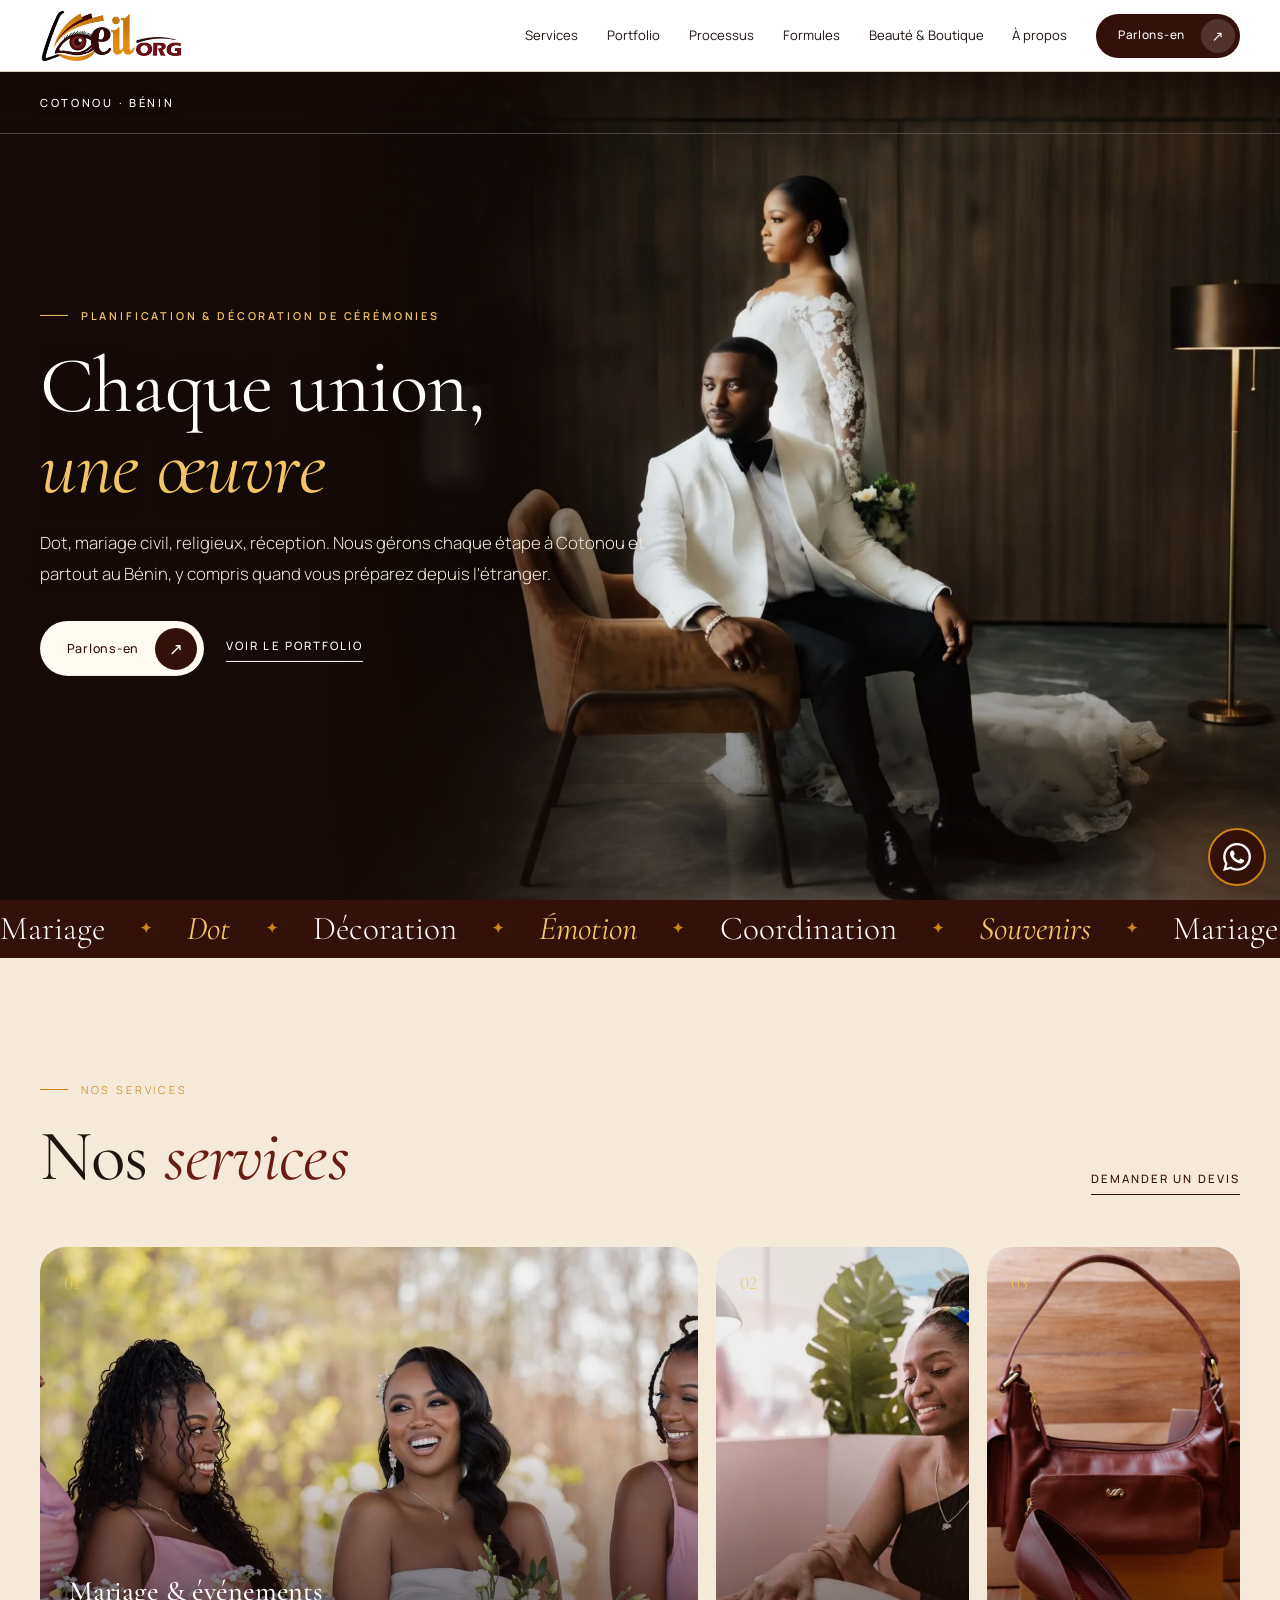
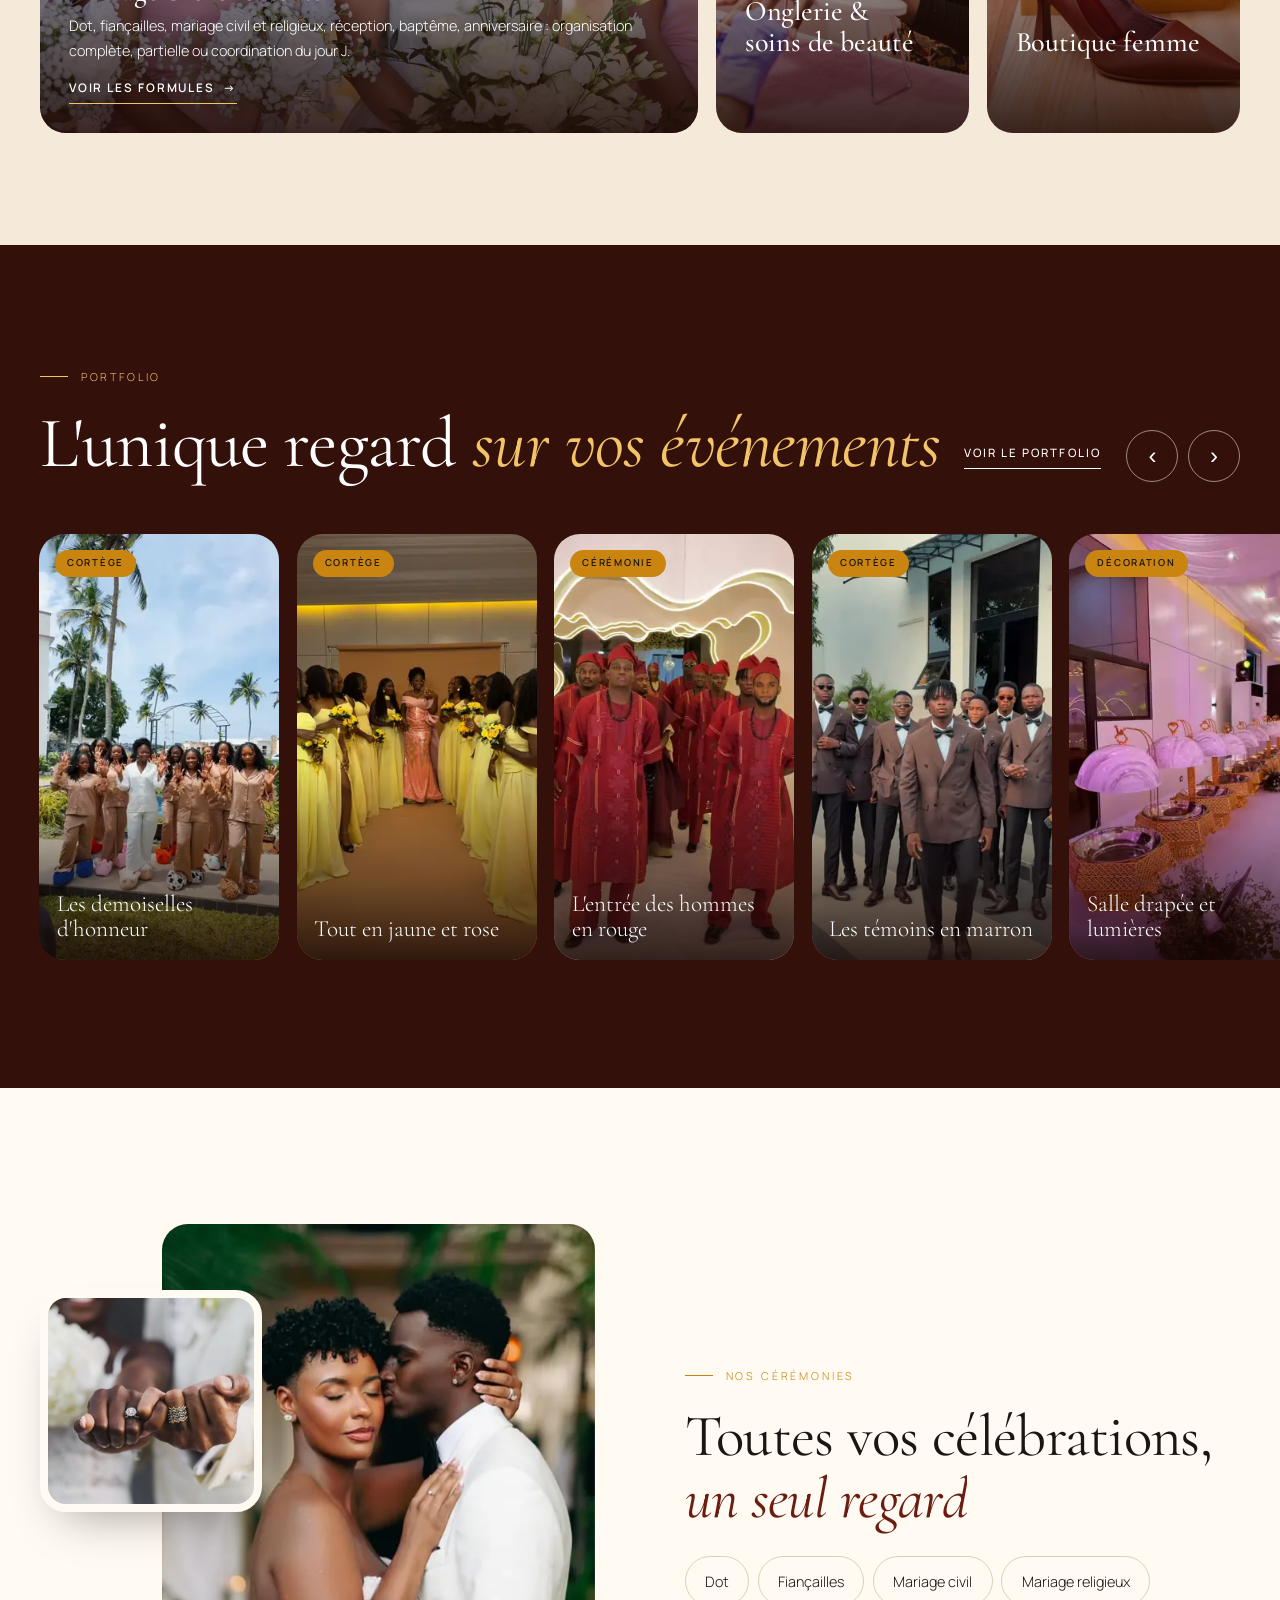
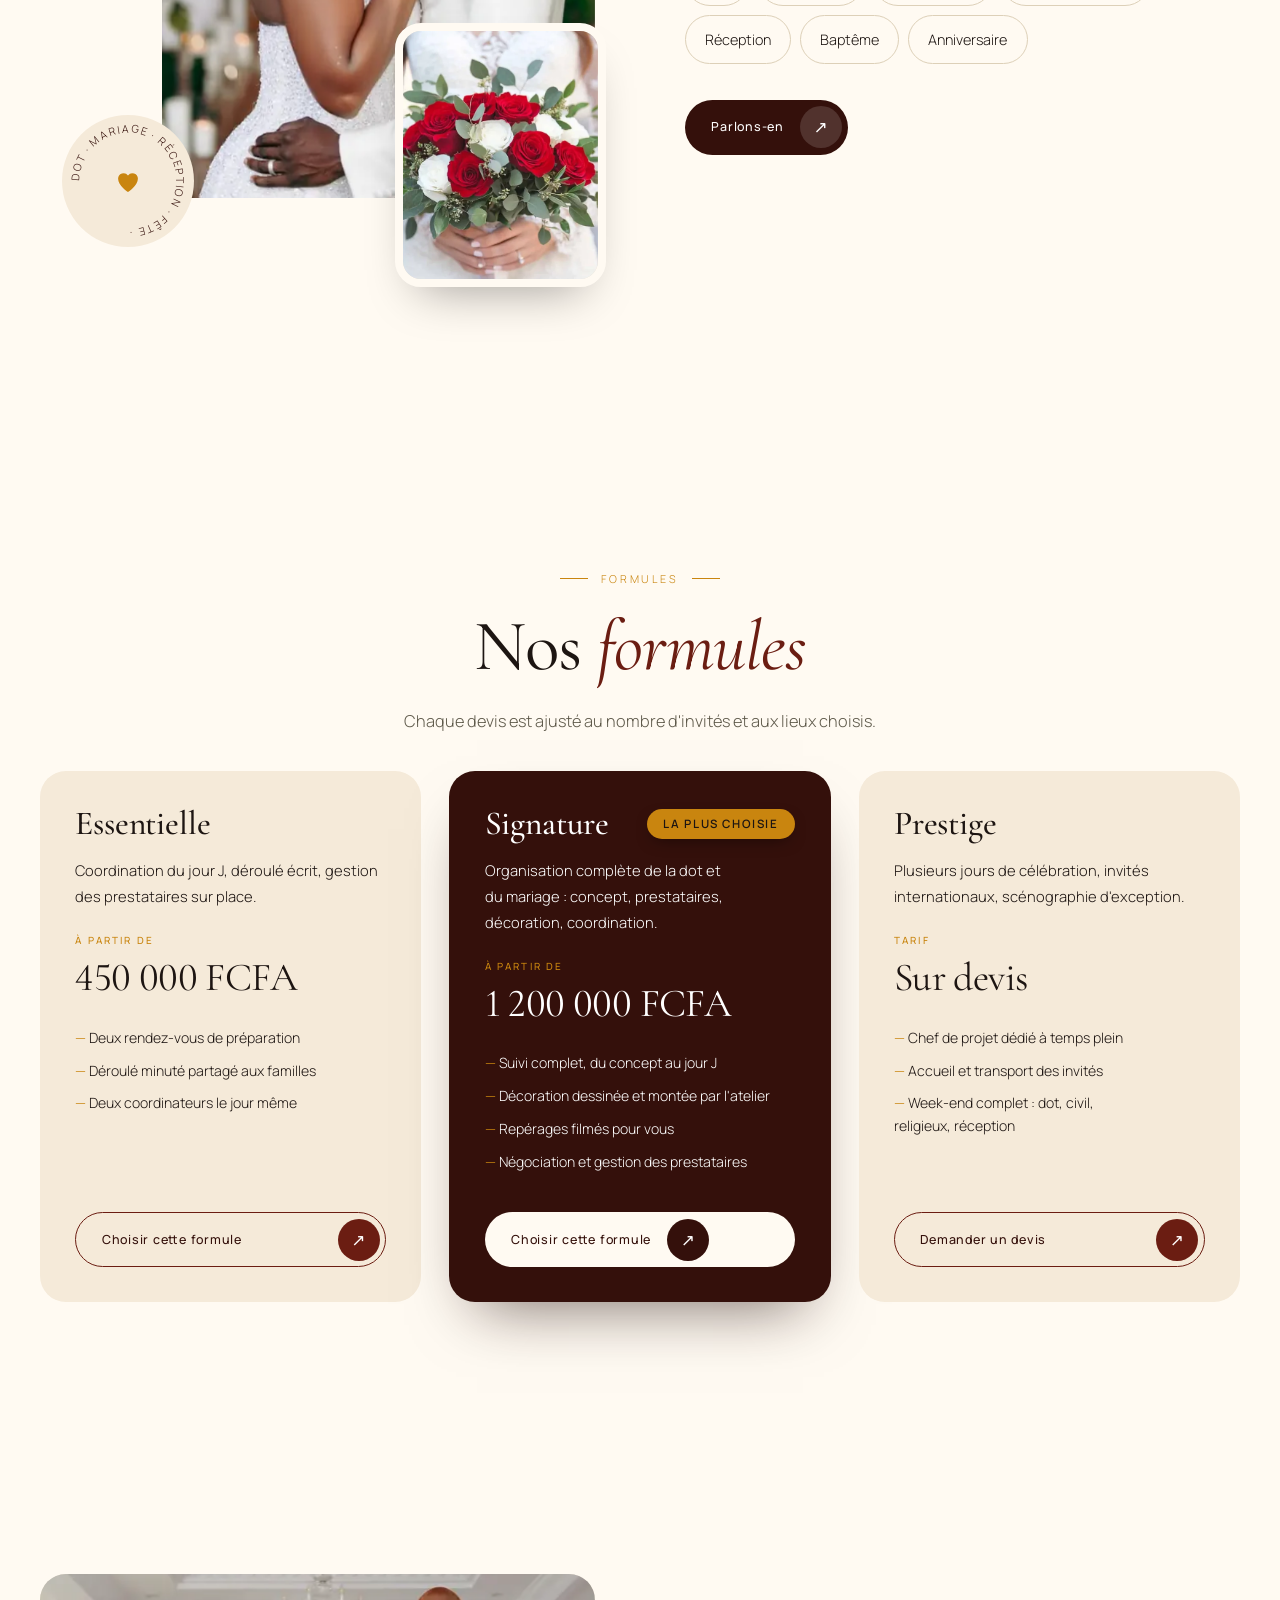
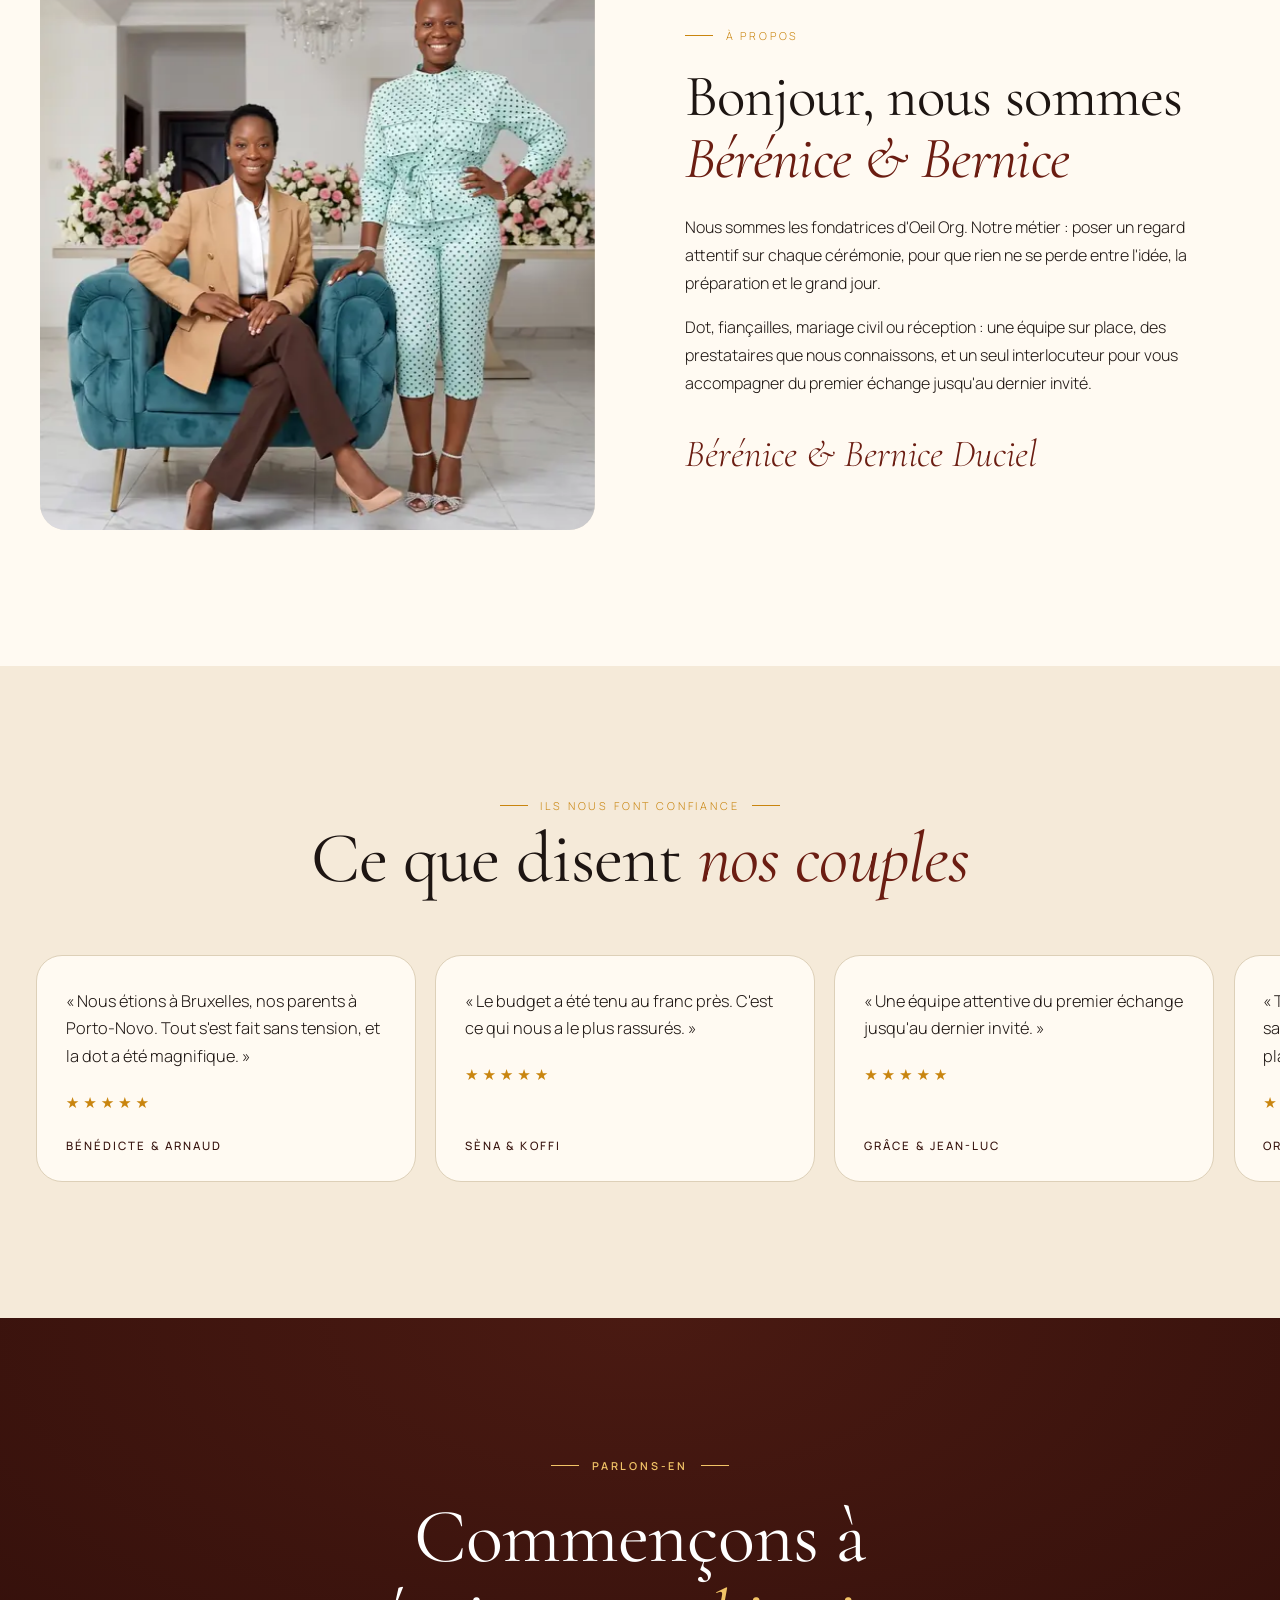
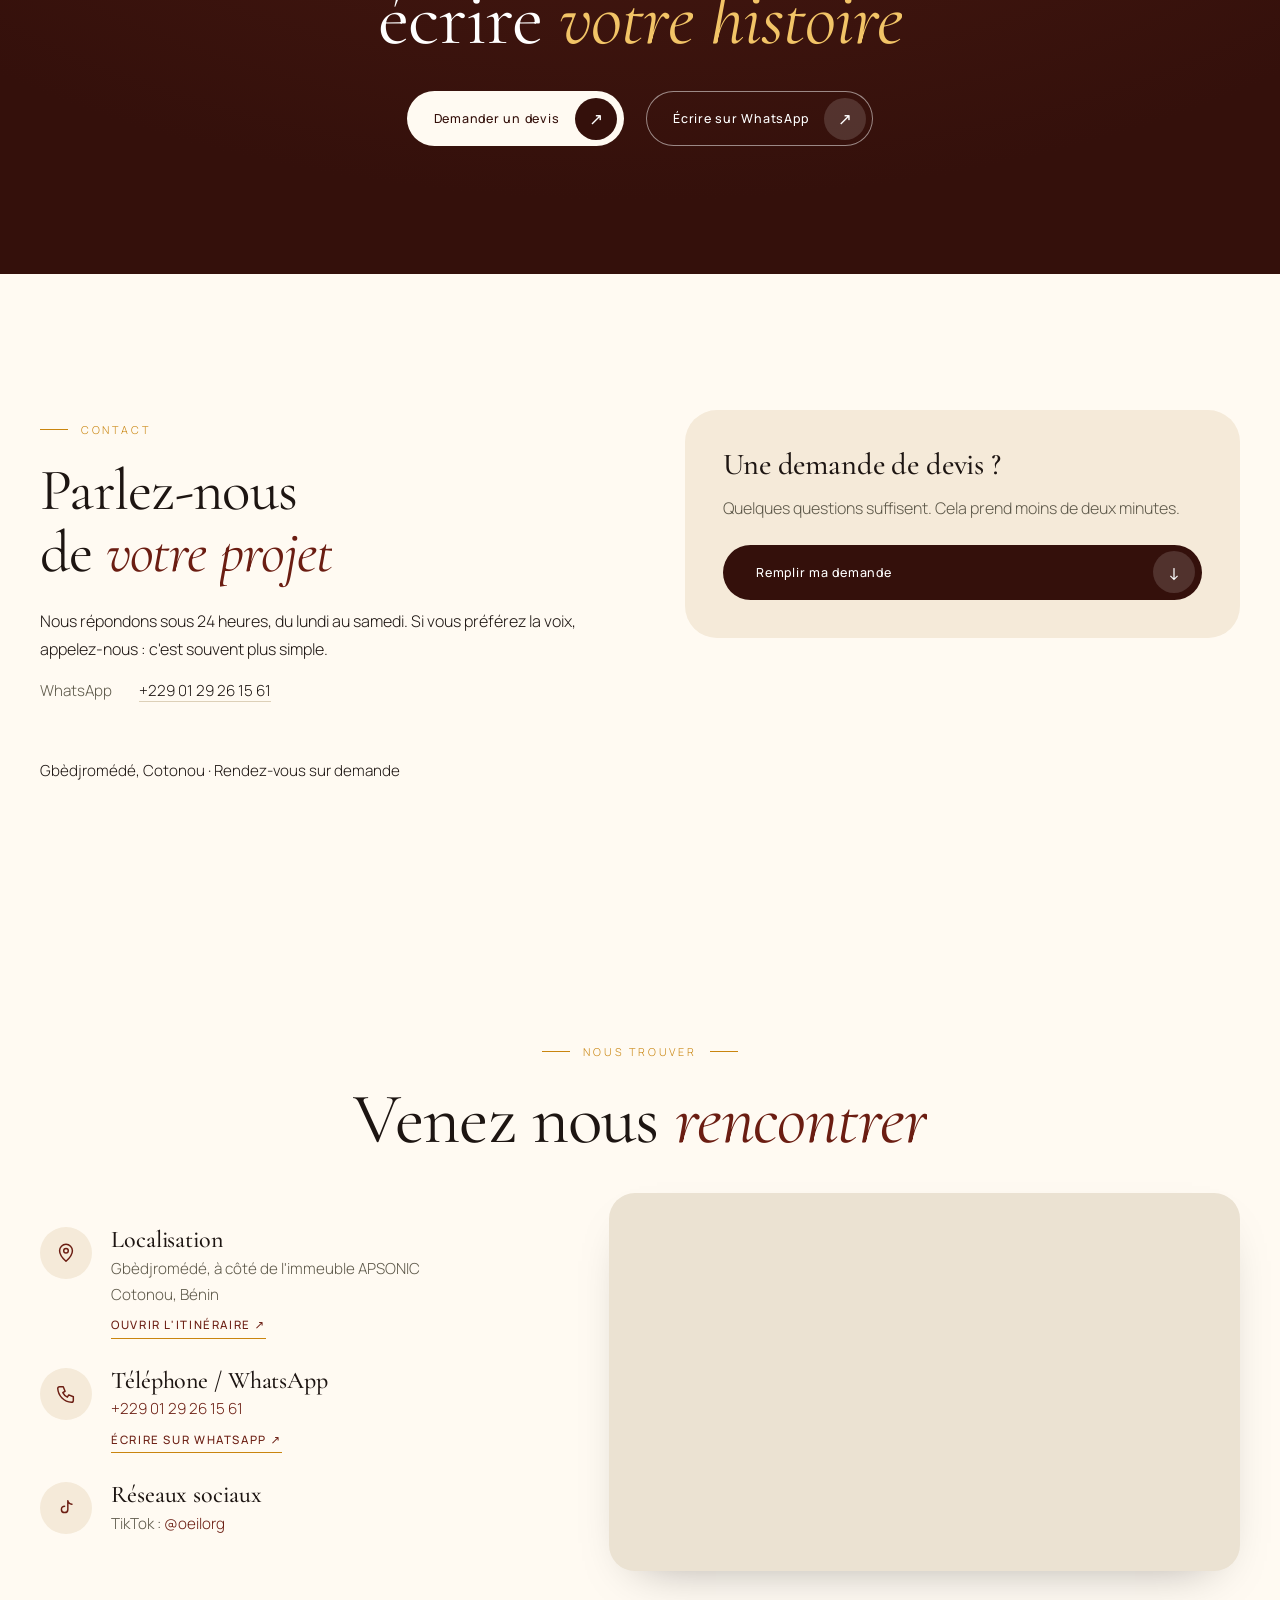
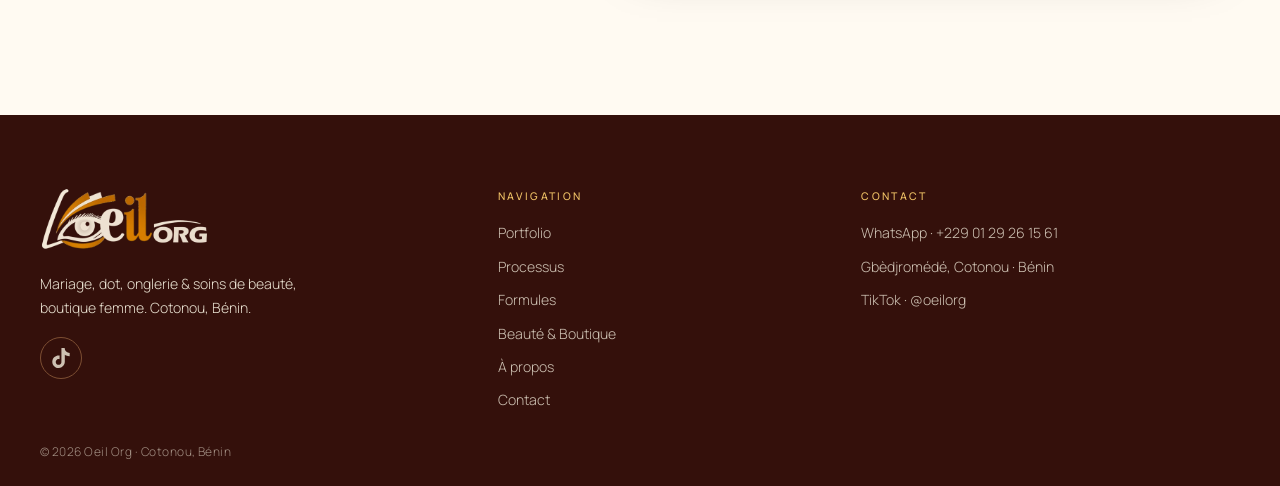
==== commit 4a26bfaa: "Services : nouvelle photo pour Mariage & événements Co-Authored-By: Claude Sonnet 5.5 <noreply@anthr" ====
--- a/index.html
+++ b/index.html
@@ -83,7 +83,7 @@
     </div>
     <div class="svc">
       <article class="svc-card open" tabindex="0">
-        <img src="images/svc-complete.webp" srcset="images/svc-complete-640.webp 640w, images/svc-complete-1100.webp 1100w, images/svc-complete.webp 1800w" sizes="(max-width:700px) calc(100vw - 32px), 60vw" alt="Mariée en robe de dentelle et voile tenant un bouquet de lys" loading="lazy" decoding="async">
+        <img src="images/svc-mariage.webp" srcset="images/svc-mariage-640.webp 640w, images/svc-mariage-1100.webp 1100w, images/svc-mariage.webp 1200w" sizes="(max-width:700px) calc(100vw - 32px), 60vw" alt="La mariée entourée de ses demoiselles d'honneur en rose, bouquets de roses blanches" loading="lazy" decoding="async">
         <span class="idx">01</span>
         <div class="cap"><h3>Mariage &amp; événements</h3><p>Dot, fiançailles, mariage civil et religieux, réception, baptême, anniversaire : organisation complète, partielle ou coordination du jour&nbsp;J.</p><a class="svc-link" href="#formules">Voir les formules <i>→</i></a></div>
       </article>
--- a/styles.css
+++ b/styles.css
@@ -907,3 +907,6 @@
 .shop-note{margin-top:2rem;color:var(--muted)}
 .shop-note a{color:var(--green);border-bottom:1px solid var(--gold);text-decoration:none}
 @media (max-width:700px){.g2{grid-template-columns:1fr}.sc-cap{padding:1.3rem}.sc-cap h3{font-size:1.9rem}}
+
+.svc-card:nth-child(1) img{object-position:50% 22%}
+@media (max-width:1000px){.svc.svc .svc-card:nth-child(1) img{object-position:50% 24%}}
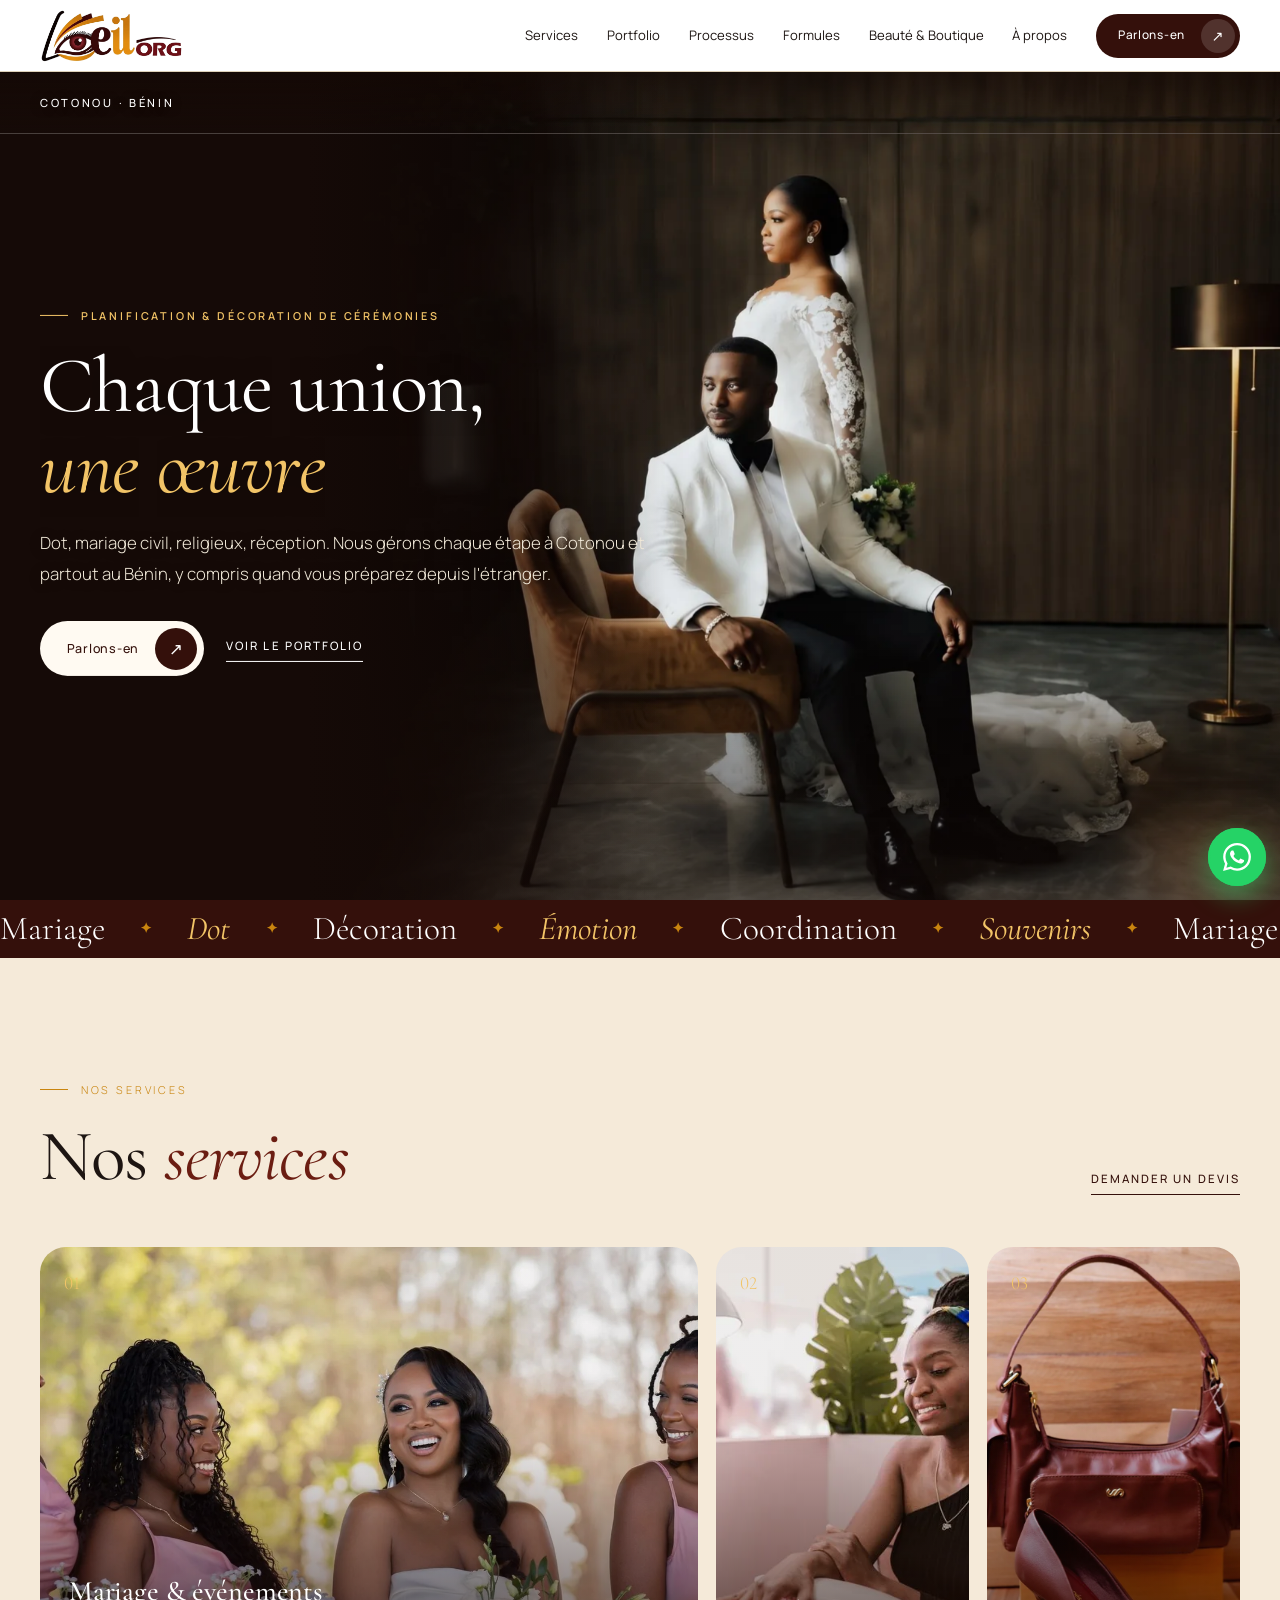
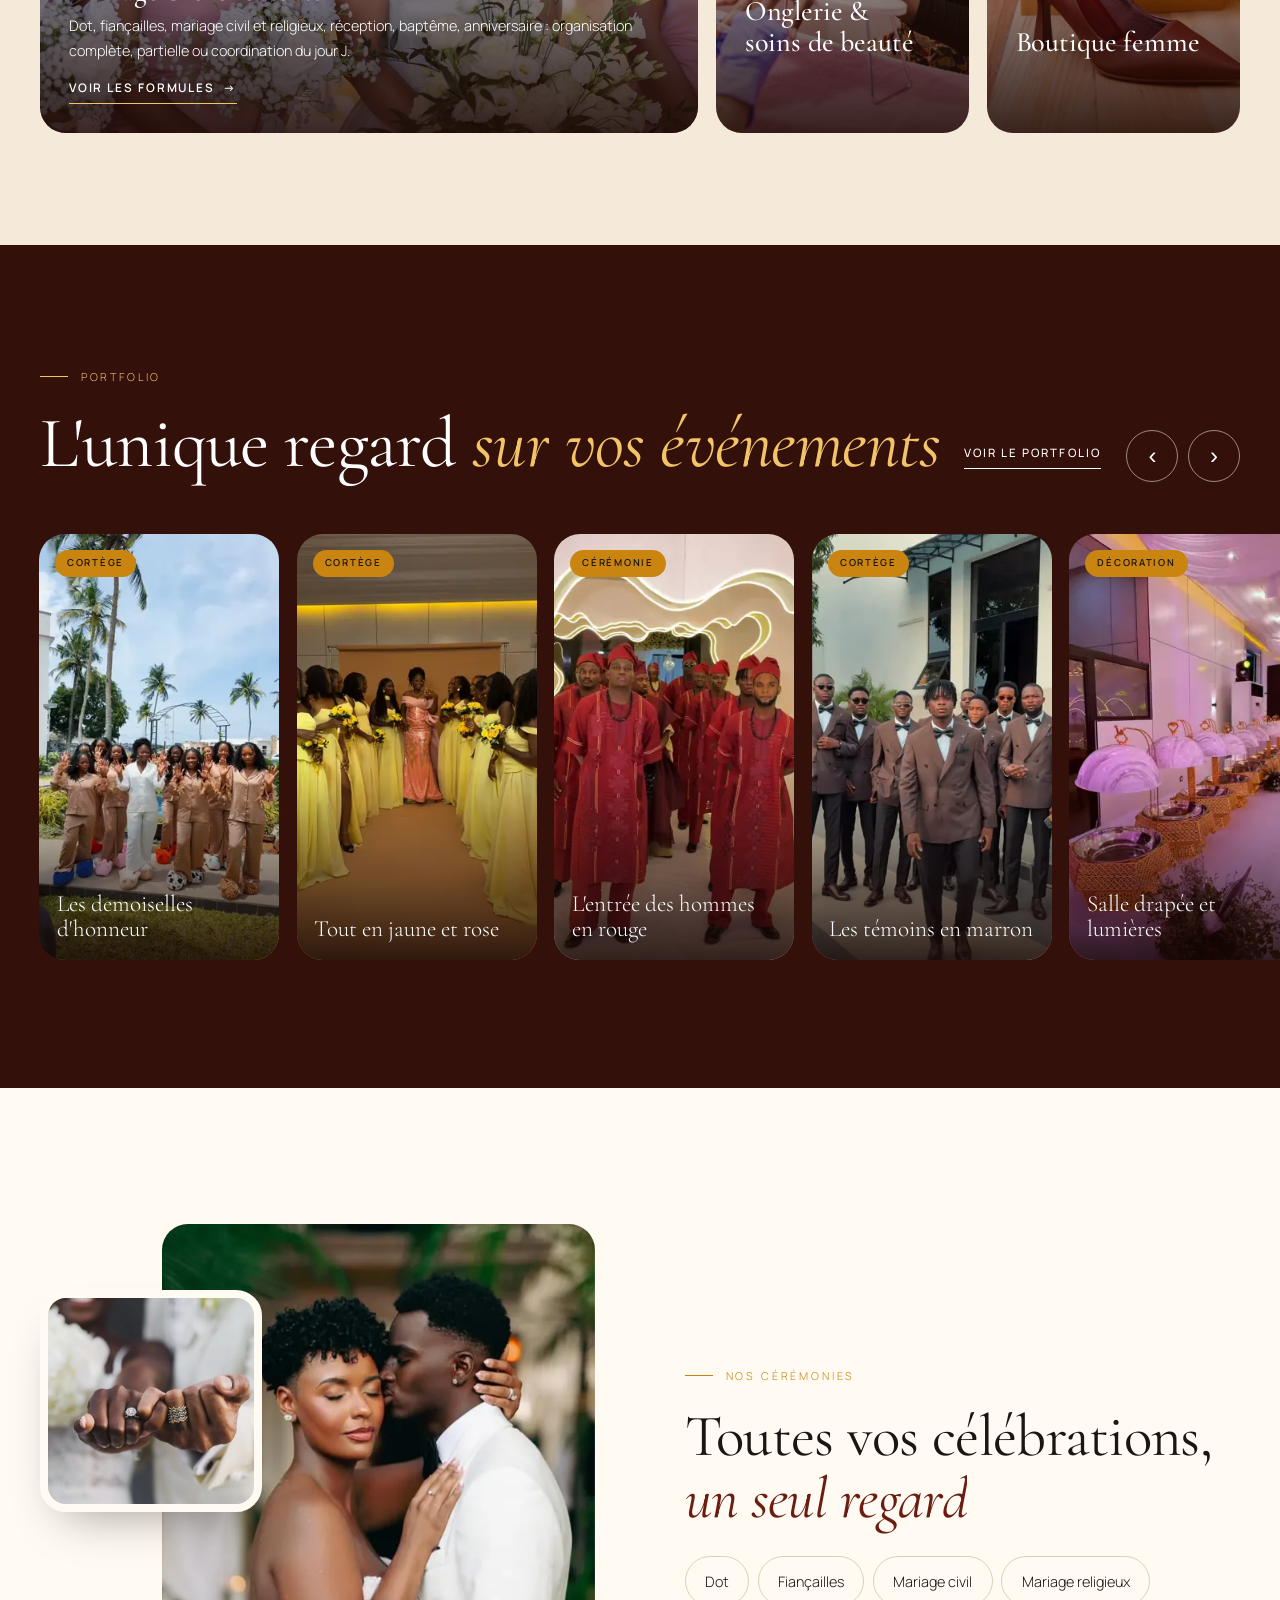
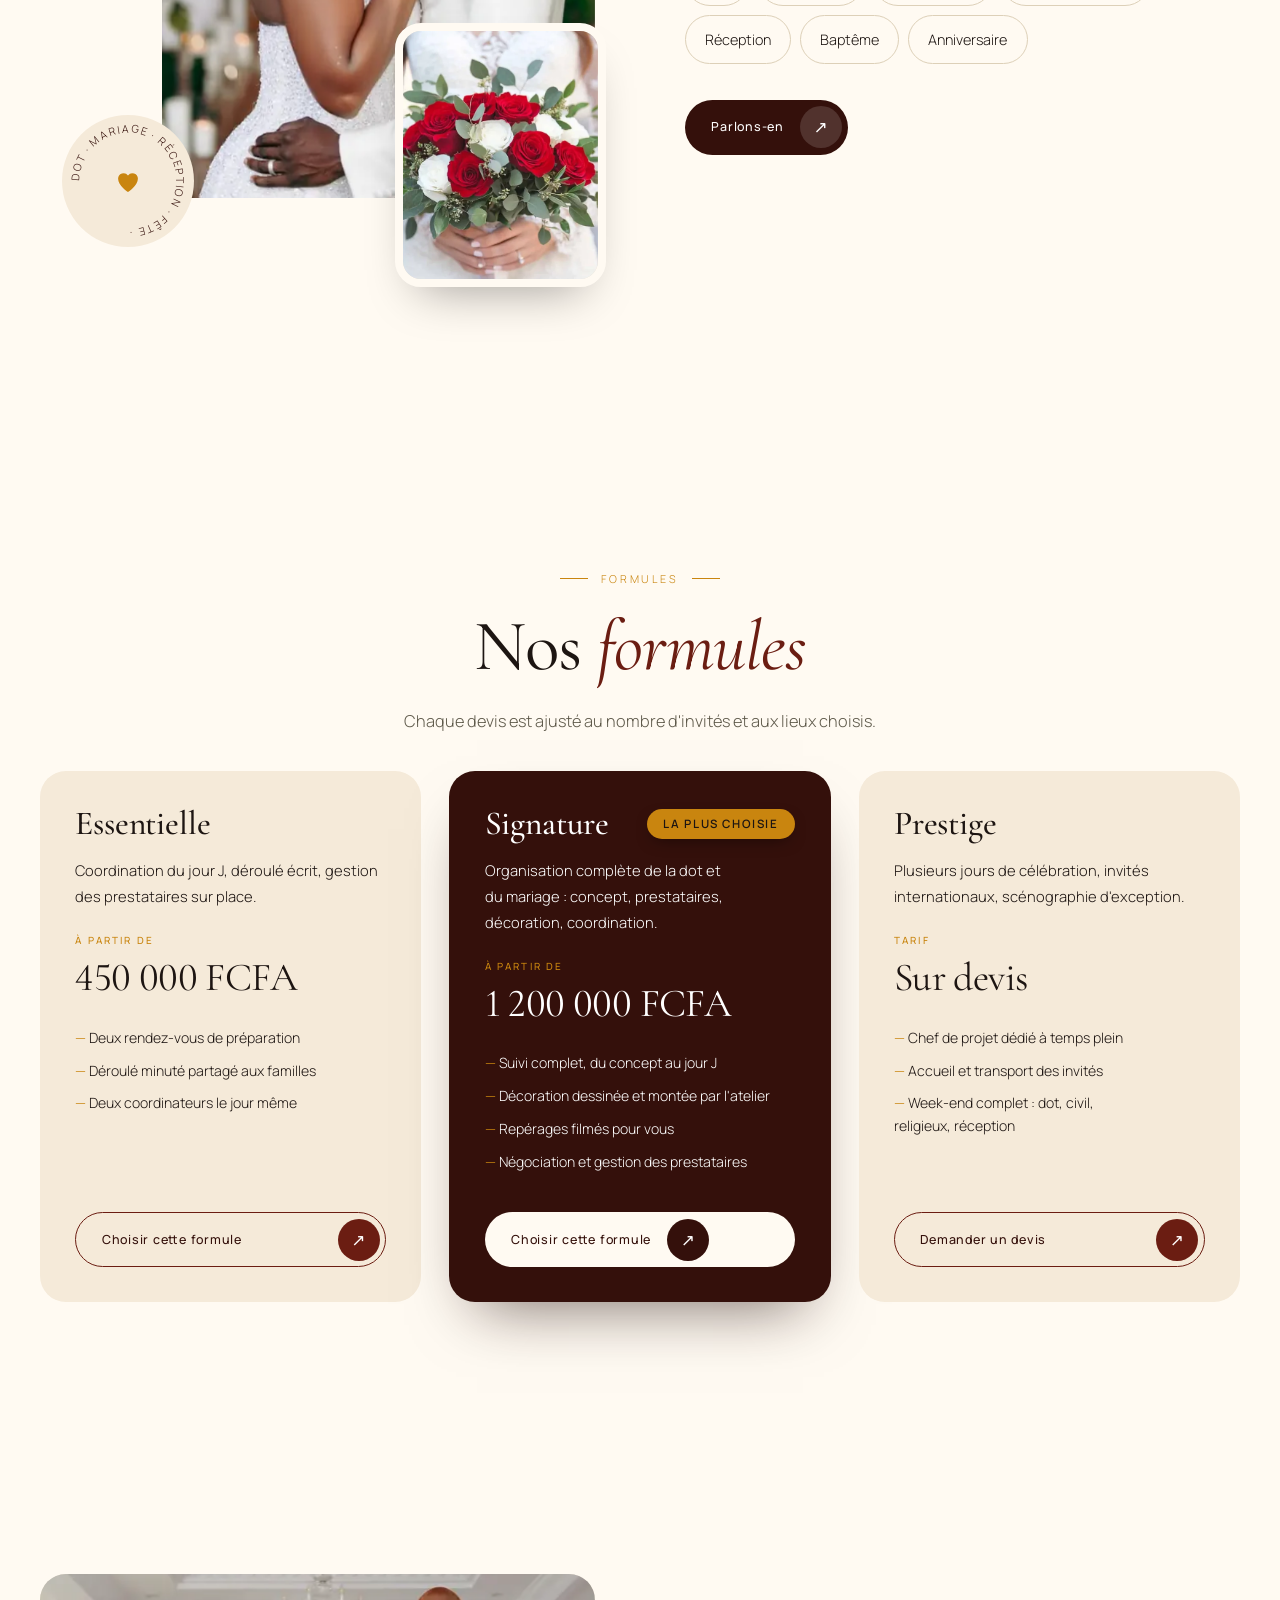
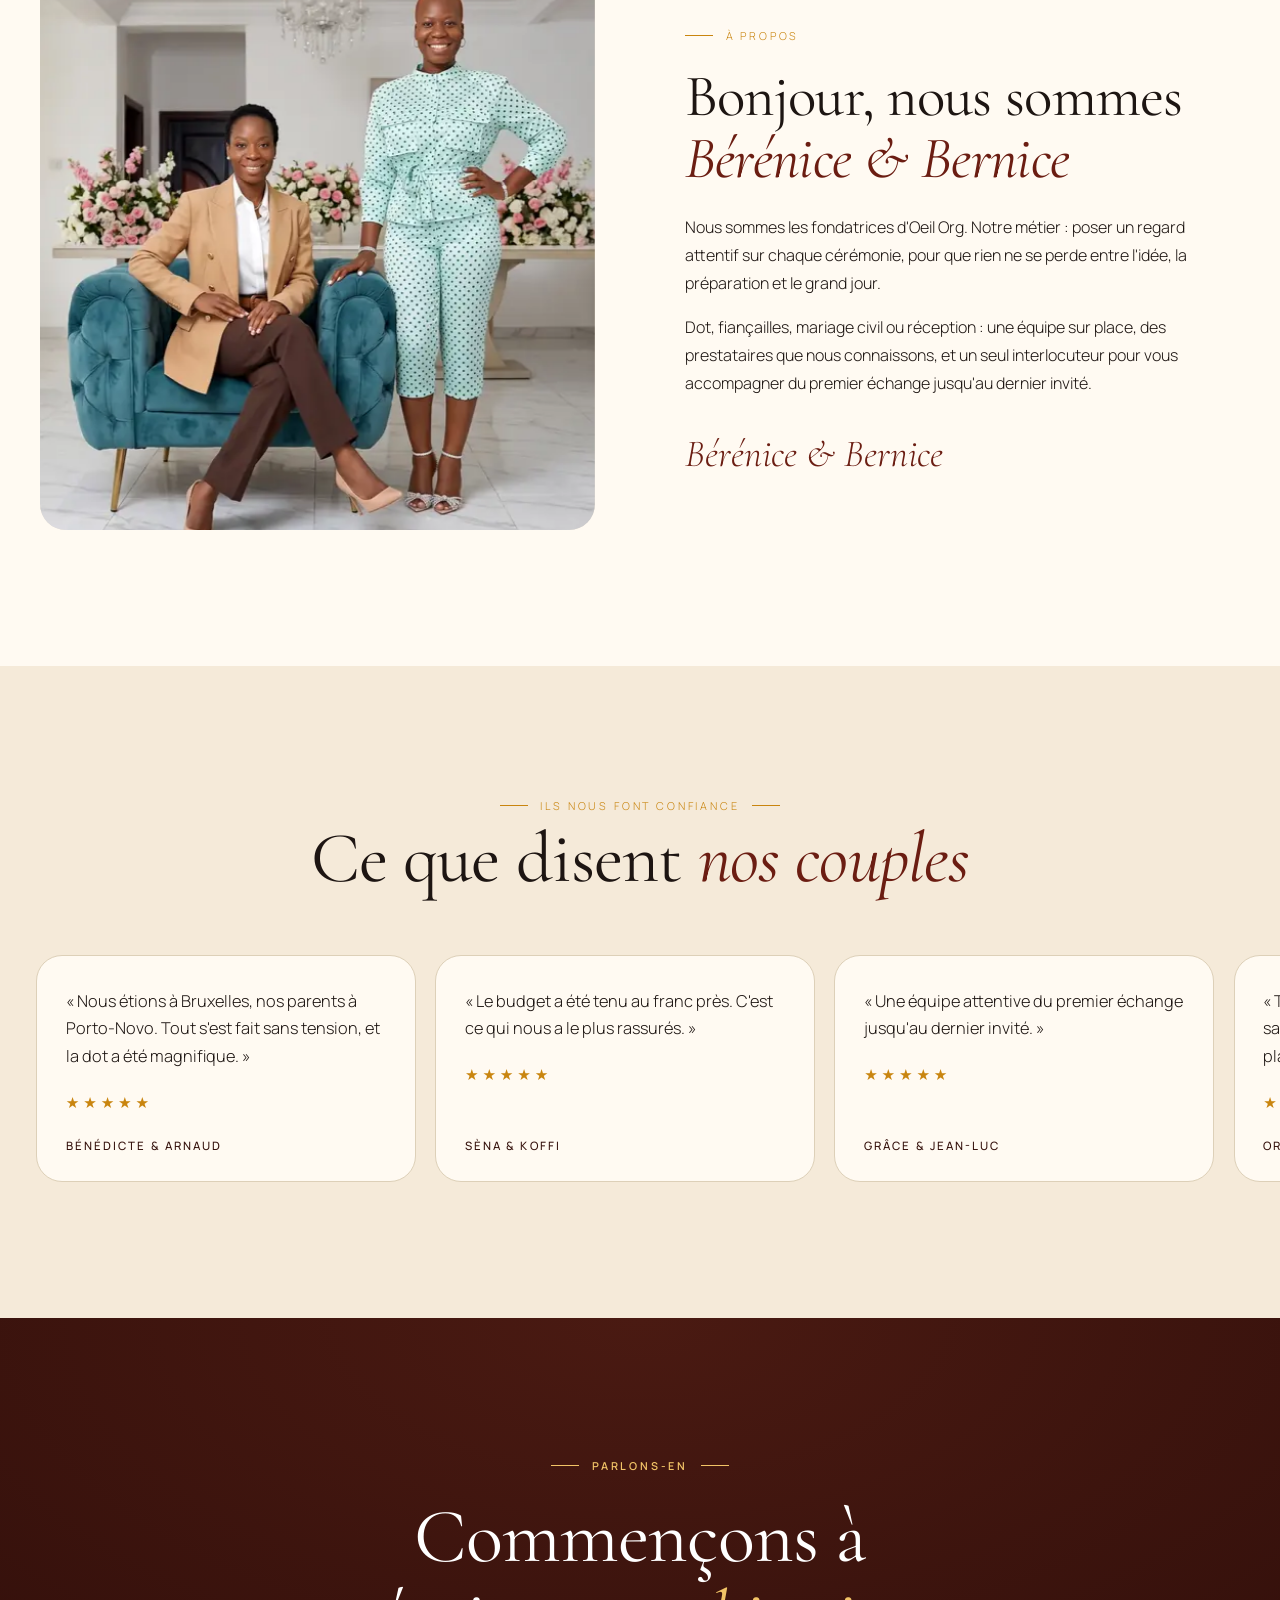
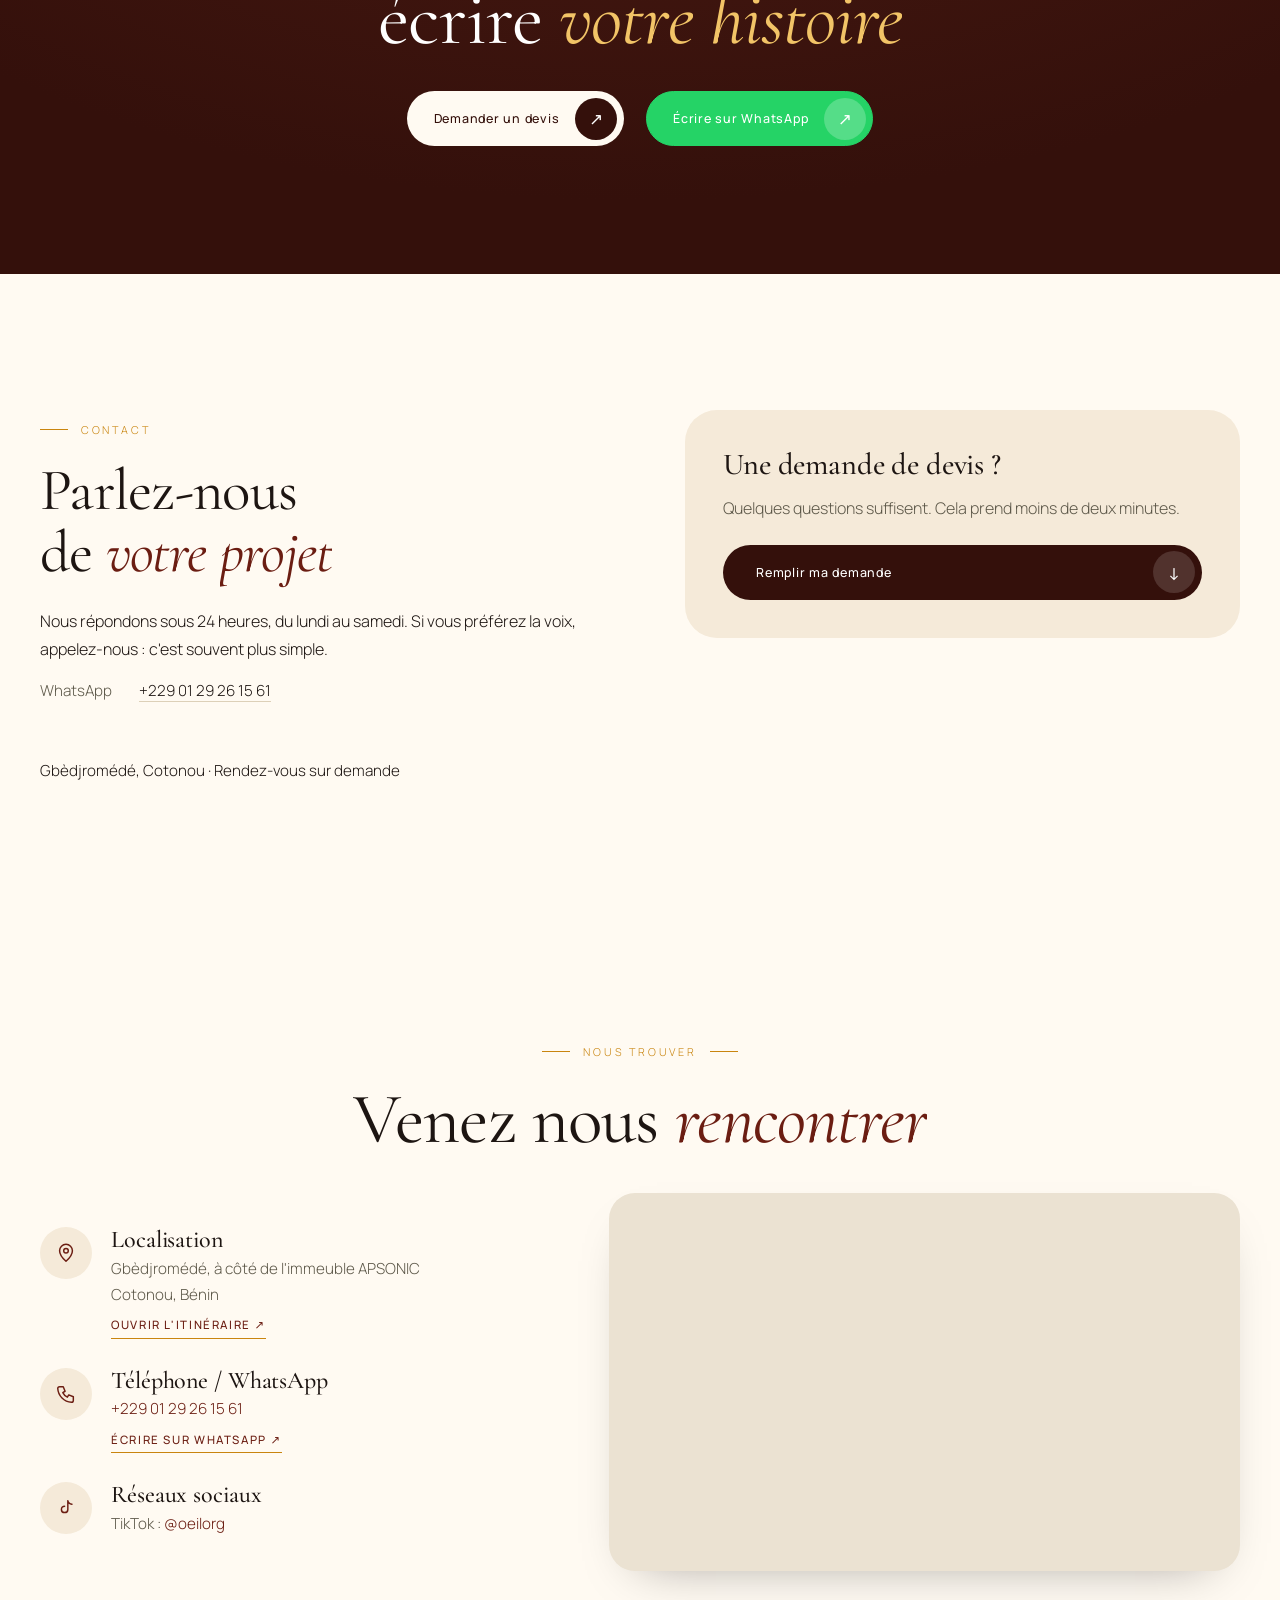
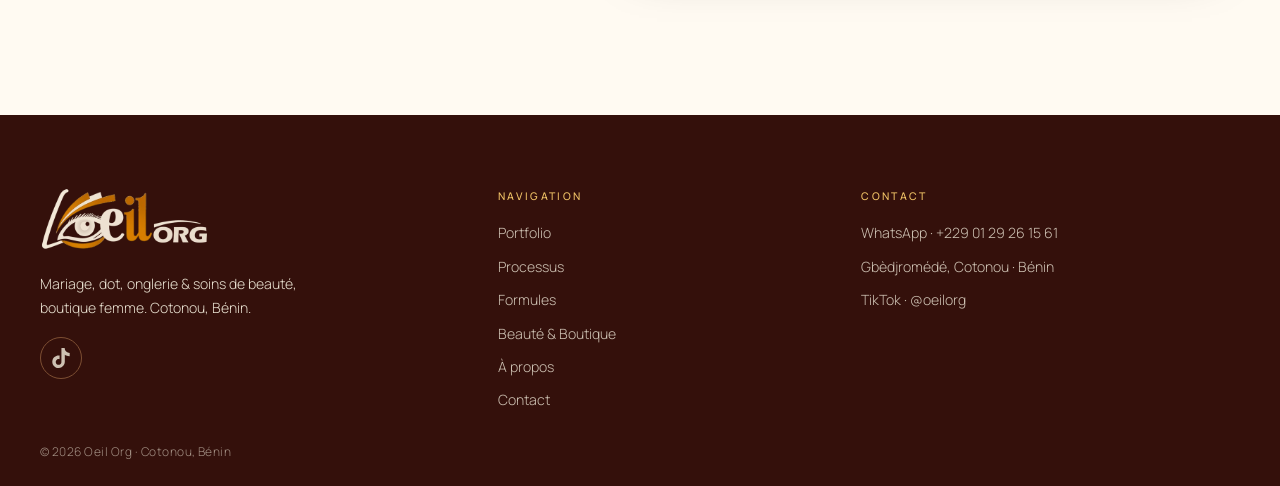
==== commit a5e96b5e: "Retrait du nom de famille Co-Authored-By: Claude Sonnet 5.5 <noreply@anthropic.com>" ====
--- a/index.html
+++ b/index.html
@@ -1,358 +1,358 @@
-<!doctype html>
-<html lang="fr">
-<head>
-<meta charset="utf-8">
-<meta name="viewport" content="width=device-width, initial-scale=1, viewport-fit=cover">
-<title>L'œilorg — Agence de mariage et de dot à Cotonou</title>
-<meta name="description" content="Mariage, dot, onglerie et soins de beauté, boutique femme à Cotonou, Bénin. Planification, décoration et coordination de vos cérémonies.">
-<link rel="icon" href="favicon.svg" type="image/svg+xml">
-<meta name="theme-color" content="#34100b">
-<meta property="og:type" content="website">
-<meta property="og:locale" content="fr_FR">
-<meta property="og:site_name" content="L'œilorg">
-<meta property="og:title" content="L'œilorg — Agence de mariage et de dot à Cotonou">
-<meta property="og:description" content="Mariage, dot, onglerie et soins de beauté, boutique femme à Cotonou, Bénin. Planification, décoration et coordination de vos cérémonies.">
-<meta property="og:url" content="https://oeil-org.vercel.app/">
-<meta property="og:image" content="https://oeil-org.vercel.app/images/og.jpg">
-<meta property="og:image:width" content="1200">
-<meta property="og:image:height" content="630">
-<meta name="twitter:card" content="summary_large_image">
-<script>document.documentElement.classList.add('js');try{var nt=(performance.getEntriesByType('navigation')[0]||{}).type;var inner=document.referrer&&new URL(document.referrer).origin===location.origin;if(inner&&nt==='navigate')document.documentElement.classList.add('seen');if(nt==='reload'){window.__top=1;history.scrollRestoration='manual';if(location.hash)history.replaceState(null,'',location.pathname+location.search);scrollTo(0,0)}}catch(e){}</script>
-<link rel="preload" as="image" media="(min-width:701px)" href="images/hw-7-1600.webp" imagesrcset="images/hw-7-1600.webp 1600w, images/hw-7-2400.webp 2400w" imagesizes="72vw" fetchpriority="high">
-<link rel="preload" as="image" media="(max-width:700px)" href="images/hw-7-m.webp" fetchpriority="high">
-<link rel="preconnect" href="https://fonts.googleapis.com">
-<link rel="preconnect" href="https://fonts.gstatic.com" crossorigin>
-<link href="https://fonts.googleapis.com/css2?family=Cormorant+Garamond:ital,wght@0,400;0,500;1,400;1,500&family=Manrope:wght@300;400;500;600&display=swap" rel="stylesheet">
-<link rel="stylesheet" href="styles.css">
-</head>
-<body>
-
-<div class="loader" aria-hidden="true"><img src="images/logo.webp" alt="" width="317" height="120"><div class="bar"></div></div>
-<div class="progress" aria-hidden="true"></div>
-
-<header class="site-header">
-  <div class="wrap bar">
-    <a href="#accueil" class="logo" aria-label="Oeil Org – accueil"><img src="images/logo.webp" alt="Oeil Org" width="143" height="54"></a>
-    <button class="menu-btn" aria-expanded="false" aria-controls="nav" aria-label="Menu"><span></span><span></span></button>
-    <nav id="nav" aria-label="Navigation principale">
-      <a href="#services">Services</a>
-      <a href="portfolio.html">Portfolio</a>
-      <a href="processus.html">Processus</a>
-      <a href="#formules">Formules</a>
-      <a href="boutique.html">Beauté &amp;&nbsp;Boutique</a>
-      <a href="#apropos">À propos</a>
-      <a href="#contact" class="pill"><span>Parlons-en</span><i>↗</i></a>
-    </nav>
-  </div>
-</header>
-
-<main>
-<!-- ============ HERO ============ -->
-<section id="accueil" class="hero">
-  <div class="hero-sticky">
-    <div class="hero-bg" aria-hidden="true">
-      <div class="slide-bg s7 dk first"><picture><source media="(max-width:700px)" srcset="images/hw-7-m.webp" sizes="100vw"><img src="images/hw-7-1600.webp" srcset="images/hw-7-1600.webp 1600w, images/hw-7-2400.webp 2400w" sizes="72vw" alt="" fetchpriority="high" decoding="async"></picture></div>
-    </div>
-
-    <div class="hero-top" aria-hidden="true"><span>Cotonou · Bénin</span></div>
-
-    <div class="hero-copy pos1">
-      <p class="eyebrow">Planification &amp;&nbsp;décoration de cérémonies</p>
-      <h1 data-split data-base=".35">Chaque union, <em>une œuvre</em></h1>
-      <p class="lead">Dot, mariage civil, religieux, réception. Nous gérons chaque étape à Cotonou et partout au Bénin, y compris quand vous préparez depuis l'étranger.</p>
-      <div class="actions">
-        <a href="#contact" class="pill light"><span>Parlons-en</span><i>↗</i></a>
-        <a href="portfolio.html" class="link-light">Voir le portfolio</a>
-      </div>
-    </div>
-  </div>
-</section>
-
-<div class="marquee" aria-hidden="true">
-  <div class="track" data-loop>
-    <span>Mariage</span><b>✦</b><span><em>Dot</em></span><b>✦</b><span>Décoration</span><b>✦</b><span><em>Émotion</em></span><b>✦</b><span>Coordination</span><b>✦</b><span><em>Souvenirs</em></span><b>✦</b><span>Mariage civil</span><b>✦</b>
-  </div>
-</div>
-
-<!-- ============ SERVICES ============ -->
-<section class="section tight dark-ivory" id="services">
-  <div class="wrap">
-    <div class="head-row">
-      <div><p class="eyebrow" data-reveal>Nos services</p><h2 data-split>Nos <em>services</em></h2></div>
-      <a href="#contact" class="link-tiny" data-reveal>Demander un devis</a>
-    </div>
-    <div class="svc">
-      <article class="svc-card open" tabindex="0">
-        <img src="images/svc-mariage.webp" srcset="images/svc-mariage-640.webp 640w, images/svc-mariage-1100.webp 1100w, images/svc-mariage.webp 1200w" sizes="(max-width:700px) calc(100vw - 32px), 60vw" alt="La mariée entourée de ses demoiselles d'honneur en rose, bouquets de roses blanches" loading="lazy" decoding="async">
-        <span class="idx">01</span>
-        <div class="cap"><h3>Mariage &amp; événements</h3><p>Dot, fiançailles, mariage civil et religieux, réception, baptême, anniversaire : organisation complète, partielle ou coordination du jour&nbsp;J.</p><a class="svc-link" href="#formules">Voir les formules <i>→</i></a></div>
-      </article>
-      <article class="svc-card" tabindex="0">
-        <img src="images/svc-beaute.webp" srcset="images/svc-beaute-640.webp 640w, images/svc-beaute.webp 900w" sizes="(max-width:700px) calc(100vw - 32px), 60vw" alt="Cliente souriante pendant une manucure dans un salon rose" loading="lazy" decoding="async">
-        <span class="idx">02</span>
-        <div class="cap"><h3>Onglerie &amp; soins de beauté</h3><p>Prenez soin de vous pour le grand jour, ou simplement pour vous faire plaisir.</p><a class="svc-link" href="boutique.html#beaute">Découvrir <i>→</i></a></div>
-      </article>
-      <article class="svc-card" tabindex="0">
-        <img src="images/svc-boutique.webp" srcset="images/svc-boutique-640.webp 640w, images/svc-boutique.webp 900w" sizes="(max-width:700px) calc(100vw - 32px), 60vw" alt="Sac à main et escarpins bordeaux" loading="lazy" decoding="async">
-        <span class="idx">03</span>
-        <div class="cap"><h3>Boutique femme</h3><p>Sacs et chaussures pour compléter votre tenue. Écrivez-nous pour voir les modèles disponibles.</p><a class="svc-link" href="boutique.html#boutique">Voir la boutique <i>→</i></a></div>
-      </article>
-    </div>
-  </div>
-</section>
-
-<!-- ============ REELS ============ -->
-<section class="section tight reels-sec" id="reels">
-  <div class="wrap head-row">
-    <div><p class="eyebrow" data-reveal>Portfolio</p><h2 data-split>L'unique regard <em>sur vos événements</em></h2></div>
-    <div class="arrows" data-for=".reels">
-      <a href="portfolio.html" class="link-tiny all">Voir le portfolio</a>
-      <button data-dir="-1" aria-label="Précédent">‹</button>
-      <button data-dir="1" aria-label="Suivant">›</button>
-    </div>
-  </div>
-  <div class="reels" tabindex="0" aria-label="Vidéos de nos événements">
-      <button class="reel" data-src="videos/reel-1.mp4" data-title="Les demoiselles d'honneur" aria-label="Voir la vidéo : Les demoiselles d'honneur">
-        <video muted loop playsinline preload="none" poster="videos/reel-1.webp" data-src="videos/reel-1.mp4"></video>
-        <span class="tag">Cortège</span><span class="ttl">Les demoiselles d'honneur</span><span class="play" aria-hidden="true">▶</span>
-      </button>
-      <button class="reel" data-src="videos/reel-2.mp4" data-title="Tout en jaune et rose" aria-label="Voir la vidéo : Tout en jaune et rose">
-        <video muted loop playsinline preload="none" poster="videos/reel-2.webp" data-src="videos/reel-2.mp4"></video>
-        <span class="tag">Cortège</span><span class="ttl">Tout en jaune et rose</span><span class="play" aria-hidden="true">▶</span>
-      </button>
-      <button class="reel" data-src="videos/reel-3.mp4" data-title="L'entrée des hommes en rouge" aria-label="Voir la vidéo : L'entrée des hommes en rouge">
-        <video muted loop playsinline preload="none" poster="videos/reel-3.webp" data-src="videos/reel-3.mp4"></video>
-        <span class="tag">Cérémonie</span><span class="ttl">L'entrée des hommes en rouge</span><span class="play" aria-hidden="true">▶</span>
-      </button>
-      <button class="reel" data-src="videos/reel-4.mp4" data-title="Les témoins en marron" aria-label="Voir la vidéo : Les témoins en marron">
-        <video muted loop playsinline preload="none" poster="videos/reel-4.webp" data-src="videos/reel-4.mp4"></video>
-        <span class="tag">Cortège</span><span class="ttl">Les témoins en marron</span><span class="play" aria-hidden="true">▶</span>
-      </button>
-      <button class="reel" data-src="videos/reel-5.mp4" data-title="Salle drapée et lumières" aria-label="Voir la vidéo : Salle drapée et lumières">
-        <video muted loop playsinline preload="none" poster="videos/reel-5.webp" data-src="videos/reel-5.mp4"></video>
-        <span class="tag">Décoration</span><span class="ttl">Salle drapée et lumières</span><span class="play" aria-hidden="true">▶</span>
-      </button>
-      <button class="reel" data-src="videos/reel-6.mp4" data-title="L'ambiance de la soirée" aria-label="Voir la vidéo : L'ambiance de la soirée">
-        <video muted loop playsinline preload="none" poster="videos/reel-6.webp" data-src="videos/reel-6.mp4"></video>
-        <span class="tag">Réception</span><span class="ttl">L'ambiance de la soirée</span><span class="play" aria-hidden="true">▶</span>
-      </button>
-      <button class="reel" data-src="videos/reel-7.mp4" data-title="Accueil et table d'honneur" aria-label="Voir la vidéo : Accueil et table d'honneur">
-        <video muted loop playsinline preload="none" poster="videos/reel-7.webp" data-src="videos/reel-7.mp4"></video>
-        <span class="tag">Décoration</span><span class="ttl">Accueil et table d'honneur</span><span class="play" aria-hidden="true">▶</span>
-      </button>
-      <button class="reel" data-src="videos/reel-8.mp4" data-title="Les demoiselles en blanc" aria-label="Voir la vidéo : Les demoiselles en blanc">
-        <video muted loop playsinline preload="none" poster="videos/reel-8.webp" data-src="videos/reel-8.mp4"></video>
-        <span class="tag">Réception</span><span class="ttl">Les demoiselles en blanc</span><span class="play" aria-hidden="true">▶</span>
-      </button>
-  </div>
-</section>
-
-<dialog class="lightbox" aria-label="Lecteur vidéo">
-  <button class="lb-close" aria-label="Fermer">×</button>
-  <video controls playsinline loop></video>
-  <p class="lb-title"></p>
-</dialog>
-
-<!-- ============ CÉRÉMONIES ============ -->
-<section class="section" id="ceremonies">
-  <div class="wrap split rev-split">
-    <div class="collage">
-      <div class="media main" data-reveal="clip" data-parallax><img src="images/pf-bougies.webp" srcset="images/pf-bougies-640.webp 640w, images/pf-bougies.webp 736w" sizes="(max-width:700px) 80vw, 40vw" alt="Le couple s'embrasse entre les bougies" loading="lazy" decoding="async"></div>
-      <div class="media sm a" data-reveal="clip" style="--d:.2s" data-parallax><img src="images/pf-mains-640.webp" alt="Les mains du couple et leurs alliances" loading="lazy" decoding="async"></div>
-      <div class="media sm b" data-reveal="clip" style="--d:.35s" data-parallax><img src="images/pf-bouquet-640.webp" alt="Bouquet de roses rouges et blanches tenu par la mariée" loading="lazy" decoding="async"></div>
-      <svg class="spin" viewBox="0 0 120 120" aria-hidden="true"><defs><path id="circ" d="M60,60 m-44,0 a44,44 0 1,1 88,0 a44,44 0 1,1 -88,0"/></defs><text><textPath href="#circ">Dot · Mariage · Réception · Fête · </textPath></text><path class="heart" d="M60 70s-9-5.5-9-12a5 5 0 0 1 9-3 5 5 0 0 1 9 3c0 6.5-9 12-9 12z"/></svg>
-    </div>
-    <div>
-      <p class="eyebrow" data-reveal>Nos cérémonies</p>
-      <h2 data-split>Toutes vos célébrations, <em>un seul regard</em></h2>
-      <ul class="tags" data-reveal>
-        <li>Dot</li>
-        <li>Fiançailles</li>
-        <li>Mariage civil</li>
-        <li>Mariage religieux</li>
-        <li>Réception</li>
-        <li>Baptême</li>
-        <li>Anniversaire</li>
-      </ul>
-      <a href="#contact" class="pill" data-reveal><span>Parlons-en</span><i>↗</i></a>
-    </div>
-  </div>
-</section>
-
-<!-- ============ FORMULES ============ -->
-<section class="section" id="formules">
-  <div class="wrap">
-    <div class="center"><p class="eyebrow" data-reveal>Formules</p><h2 data-split>Nos <em>formules</em></h2><p class="sub" data-reveal>Chaque devis est ajusté au nombre d'invités et aux lieux choisis.</p></div>
-    <div class="grid g3 pricing">
-      <article class="plan" data-reveal style="--d:.05s">
-        <h3>Essentielle</h3>
-        <p>Coordination du jour J, déroulé écrit, gestion des prestataires sur place.</p>
-        <small>À partir de</small><strong>450 000 FCFA</strong>
-        <ul><li>Deux rendez-vous de préparation</li><li>Déroulé minuté partagé aux familles</li><li>Deux coordinateurs le jour même</li></ul>
-        <a href="#contact" data-plan="Essentielle" class="pill outline"><span>Choisir cette formule</span><i>↗</i></a>
-      </article>
-      <article class="plan featured" data-reveal style="--d:.15s">
-        <h3>Signature <span class="badge">La plus choisie</span></h3>
-        <p>Organisation complète de la dot et du mariage&nbsp;: concept, prestataires, décoration, coordination.</p>
-        <small>À partir de</small><strong>1 200 000 FCFA</strong>
-        <ul><li>Suivi complet, du concept au jour J</li><li>Décoration dessinée et montée par l'atelier</li><li>Repérages filmés pour vous</li><li>Négociation et gestion des prestataires</li></ul>
-        <a href="#contact" data-plan="Signature" class="pill light"><span>Choisir cette formule</span><i>↗</i></a>
-      </article>
-      <article class="plan" data-reveal style="--d:.25s">
-        <h3>Prestige</h3>
-        <p>Plusieurs jours de célébration, invités internationaux, scénographie d'exception.</p>
-        <small>Tarif</small><strong>Sur devis</strong>
-        <ul><li>Chef de projet dédié à temps plein</li><li>Accueil et transport des invités</li><li>Week-end complet&nbsp;: dot, civil, religieux, réception</li></ul>
-        <a href="#contact" data-plan="Prestige" class="pill outline"><span>Demander un devis</span><i>↗</i></a>
-      </article>
-    </div>
-  </div>
-</section>
-
-<!-- ============ À PROPOS ============ -->
-<section class="section" id="apropos">
-  <div class="wrap split about">
-    <div class="media sq" data-reveal="clip" data-parallax><img src="images/founders.webp" srcset="images/founders-640.webp 640w, images/founders-1100.webp 1100w, images/founders.webp 1400w" sizes="(max-width:1000px) calc(100vw - 32px), 50vw" alt="Bérénice et Bernice Duciel, fondatrices d'Oeil Org, dans leur salon décoré de fleurs roses et blanches" loading="lazy" decoding="async"></div>
-    <div>
-      <p class="eyebrow" data-reveal>À propos</p>
-      <h2 data-split>Bonjour, nous sommes <em>Bérénice &amp;&nbsp;Bernice</em></h2>
-      <p data-reveal>Nous sommes les fondatrices d'Oeil Org. Notre métier&nbsp;: poser un regard attentif sur chaque cérémonie, pour que rien ne se perde entre l'idée, la préparation et le grand jour.</p>
-      <p data-reveal>Dot, fiançailles, mariage civil ou réception&nbsp;: une équipe sur place, des prestataires que nous connaissons, et un seul interlocuteur pour vous accompagner du premier échange jusqu'au dernier invité.</p>
-      <p class="sign" data-reveal>Bérénice &amp;&nbsp;Bernice Duciel</p>
-    </div>
-  </div>
-</section>
-
-<!-- ============ AVIS ============ -->
-<section class="section quotes-sec" id="avis">
-  <div class="wrap center">
-    <p class="eyebrow" data-reveal>Ils nous font confiance</p>
-    <h2 data-split>Ce que disent <em>nos couples</em></h2>
-  </div>
-  <div class="rvs" tabindex="0" aria-label="Avis de couples">
-      <blockquote class="rv"><p>«&nbsp;Nous étions à Bruxelles, nos parents à Porto-Novo. Tout s'est fait sans tension, et la dot a été magnifique.&nbsp;»</p><div class="stars" aria-label="5 étoiles">★★★★★</div><cite>Bénédicte &amp;&nbsp;Arnaud</cite></blockquote>
-      <blockquote class="rv"><p>«&nbsp;Le budget a été tenu au franc près. C'est ce qui nous a le plus rassurés.&nbsp;»</p><div class="stars" aria-label="5 étoiles">★★★★★</div><cite>Sèna &amp;&nbsp;Koffi</cite></blockquote>
-      <blockquote class="rv"><p>«&nbsp;Une équipe attentive du premier échange jusqu'au dernier invité.&nbsp;»</p><div class="stars" aria-label="5 étoiles">★★★★★</div><cite>Grâce &amp;&nbsp;Jean-Luc</cite></blockquote>
-      <blockquote class="rv"><p>«&nbsp;Tout était prêt avant nous, et la salle était exactement comme sur la planche d'ambiance.&nbsp;»</p><div class="stars" aria-label="5 étoiles">★★★★★</div><cite>Ornella &amp;&nbsp;Marius</cite></blockquote>
-      <blockquote class="rv"><p>«&nbsp;Nos familles se sont senties respectées à chaque étape. Merci pour cette journée.&nbsp;»</p><div class="stars" aria-label="5 étoiles">★★★★★</div><cite>Fifamè &amp;&nbsp;Tobi</cite></blockquote>
-  </div>
-</section>
-
-<!-- ============ CTA ============ -->
-<section class="cta">
-  <div class="cta-bg" aria-hidden="true"></div>
-  <div class="wrap center">
-    <p class="eyebrow">Parlons-en</p>
-    <h2 data-split>Commençons à écrire <em>votre histoire</em></h2>
-    <div class="actions">
-      <a href="#contact" class="pill light"><span>Demander un devis</span><i>↗</i></a>
-      <a href="https://wa.me/2290129261561" class="pill ghost" target="_blank" rel="noopener"><span>Écrire sur WhatsApp</span><i>↗</i></a>
-    </div>
-  </div>
-</section>
-
-<!-- ============ CONTACT ============ -->
-<section class="section" id="contact">
-  <div class="wrap split contact">
-    <div>
-      <p class="eyebrow" data-reveal>Contact</p>
-      <h2 data-split>Parlez-nous de <em>votre projet</em></h2>
-      <p data-reveal>Nous répondons sous 24 heures, du lundi au samedi. Si vous préférez la voix, appelez-nous&nbsp;: c'est souvent plus simple.</p>
-      <p class="info" data-reveal><span>WhatsApp</span> <a href="https://wa.me/2290129261561">+229 01 29 26 15 61</a></p>
-      <p class="info" data-reveal><span>Téléphone</span> <a href="tel:+2290129261561">+229 01 29 26 15 61</a></p>
-      <p class="info" data-reveal>Gbèdjromédé, Cotonou · Rendez-vous sur demande</p>
-    </div>
-    <div class="formwrap">
-    <div class="fold-cta" id="fold-cta">
-      <h3>Une demande de devis&nbsp;?</h3>
-      <p>Quelques questions suffisent. Cela prend moins de deux minutes.</p>
-      <button type="button" class="pill block" id="open-form" aria-expanded="false" aria-controls="fold"><span>Remplir ma demande</span><i>↓</i></button>
-    </div>
-    <div class="fold" id="fold"><div><form id="devis" class="form" data-reveal novalidate>
-      <label>Vos noms<input name="noms" required placeholder="Ex. Sèna &amp; Koffi" autocomplete="name" enterkeyhint="next"></label>
-      <div class="row2 keep">
-        <label>Date prévue<input name="date" placeholder="Ex. juillet 2027" enterkeyhint="next"></label>
-        <label>Ville<input name="ville" placeholder="Ex. Cotonou" autocomplete="address-level2" enterkeyhint="next"></label>
-      </div>
-      <fieldset class="types">
-        <legend>Type de cérémonie <small>(plusieurs choix possibles)</small></legend>
-        <div class="chks">
-        <label class="chk"><input type="checkbox" name="type" value="Dot"><span>Dot</span></label>
-        <label class="chk"><input type="checkbox" name="type" value="Fiançailles"><span>Fiançailles</span></label>
-        <label class="chk"><input type="checkbox" name="type" value="Mariage civil"><span>Mariage civil</span></label>
-        <label class="chk"><input type="checkbox" name="type" value="Mariage religieux"><span>Mariage religieux</span></label>
-        <label class="chk"><input type="checkbox" name="type" value="Réception"><span>Réception</span></label>
-        <label class="chk"><input type="checkbox" name="type" value="Baptême"><span>Baptême</span></label>
-        <label class="chk"><input type="checkbox" name="type" value="Anniversaire"><span>Anniversaire</span></label>
-        </div>
-      </fieldset>
-      <div class="row2">
-        <label>Nombre d'invités estimé
-          <select name="invites"><option value="">À préciser</option><option>Moins de 50</option><option>50 à 150</option><option>150 à 300</option><option>Plus de 300</option></select>
-        </label>
-        <label>Budget indicatif
-          <select name="budget"><option value="">À préciser</option><option>Moins de 3 000 000 FCFA</option><option>3 000 000 – 6 000 000 FCFA</option><option>6 000 000 – 12 000 000 FCFA</option><option>Plus de 12 000 000 FCFA</option></select>
-        </label>
-      </div>
-      <label>Comment nous avez-vous connus&nbsp;?
-        <select name="source"><option value="">Choisir</option><option>TikTok</option><option>Instagram</option><option>Bouche-à-oreille</option><option>Google</option><option>Autre</option></select>
-      </label>
-      <label>Votre message<textarea name="message" rows="3" placeholder="Dites-nous où vous en êtes."></textarea></label>
-      <button class="pill block" type="submit"><span>Envoyer ma demande</span><i>↗</i></button>
-      <p class="note" id="form-note">Vos informations restent entre nous. Aucun démarchage.</p>
-    </form></div></div>
-    <div class="thanks" id="thanks" hidden>
-      <span class="ok" aria-hidden="true">✓</span>
-      <h3>Merci, votre demande est bien partie</h3>
-      <p id="thanks-msg">Nous vous répondons sous 24 heures, du lundi au samedi.</p>
-      <a href="portfolio.html" class="link-tiny">Voir le portfolio en attendant</a>
-    </div>
-    </div>
-  </div>
-</section>
-
-<!-- ============ LOCALISATION ============ -->
-<section class="section tight find" id="localisation">
-  <div class="wrap">
-    <div class="center"><p class="eyebrow" data-reveal>Nous trouver</p><h2 data-split>Venez nous <em>rencontrer</em></h2></div>
-    <div class="find-grid">
-      <ul class="find-list">
-        <li data-reveal><span class="ico"><svg viewBox="0 0 24 24"><path d="M12 21s-7-6.2-7-11.5a7 7 0 0 1 14 0C19 14.800 12 21 12 21z"/><circle cx="12" cy="9.500" r="2.500"/></svg></span><div><h3>Localisation</h3><p>Gbèdjromédé, à côté de l'immeuble APSONIC<br>Cotonou, Bénin</p><a class="lnk" href="https://maps.app.goo.gl/scBTSXwW8LGocMCP9" target="_blank" rel="noopener">Ouvrir l'itinéraire ↗</a></div></li>
-        <li data-reveal style="--d:.1s"><span class="ico"><svg viewBox="0 0 24 24"><path d="M5 4h4l2 5-2.500 1.500a11 11 0 0 0 5 5L15 13l5 2v4a2 2 0 0 1-2 2A16 16 0 0 1 3 6a2 2 0 0 1 2-2z"/></svg></span><div><h3>Téléphone / WhatsApp</h3><p><a href="tel:+2290129261561">+229 01 29 26 15 61</a></p><a class="lnk" href="https://wa.me/2290129261561" target="_blank" rel="noopener">Écrire sur WhatsApp ↗</a></div></li>
-        <li data-reveal style="--d:.2s"><span class="ico"><svg viewBox="0 0 24 24"><path d="M14 4v9.500a3.500 3.500 0 1 1-3.500-3.500M14 4c.4 2.300 1.900 3.700 4.500 3.900"/></svg></span><div><h3>Réseaux sociaux</h3><p>TikTok&nbsp;: <a href="https://www.tiktok.com/@oeilorg" target="_blank" rel="noopener">@oeilorg</a></p></div></li>
-      </ul>
-      <div class="map" data-reveal="clip" style="--d:.1s">
-        <iframe title="Carte : L'oeilOrg à Cotonou" src="https://www.google.com/maps?cid=13462039561031100019&z=17&output=embed" loading="lazy" referrerpolicy="no-referrer-when-downgrade" allowfullscreen></iframe>
-      </div>
-    </div>
-  </div>
-</section>
-</main>
-
-<footer class="site-footer">
-  <div class="wrap grid g3 foot">
-    <div>
-      <a href="#accueil" class="foot-brand" aria-label="Oeil Org – accueil"><img loading="lazy" decoding="async" src="images/logo-light.webp" alt="Oeil Org" width="169" height="64"></a>
-      <p>Mariage, dot, onglerie &amp; soins de beauté, boutique femme. Cotonou, Bénin.</p>
-      <div class="social"><a href="https://www.tiktok.com/@oeilorg" target="_blank" rel="noopener" aria-label="TikTok"><svg viewBox="0 0 24 24" aria-hidden="true"><path d="M12.525.02c1.31-.02 2.61-.01 3.91-.02.08 1.53.63 3.09 1.75 4.17 1.12 1.11 2.7 1.62 4.24 1.79v4.03c-1.44-.05-2.89-.35-4.2-.97-.57-.26-1.1-.59-1.62-.93-.01 2.92.01 5.84-.02 8.75-.08 1.4-.54 2.79-1.35 3.94-1.31 1.92-3.58 3.17-5.91 3.21-1.43.08-2.86-.31-4.08-1.03-2.02-1.19-3.44-3.37-3.65-5.71-.02-.5-.03-1-.01-1.49.18-1.9 1.12-3.72 2.58-4.96 1.66-1.44 3.98-2.13 6.15-1.72.02 1.48-.04 2.96-.04 4.44-.99-.32-2.15-.23-3.02.37-.63.41-1.11 1.04-1.36 1.75-.21.51-.15 1.07-.14 1.61.24 1.64 1.82 3.02 3.5 2.87 1.12-.01 2.19-.66 2.77-1.61.19-.33.4-.67.41-1.06.1-1.79.06-3.57.07-5.36.01-4.03-.01-8.05.02-12.07z"/></svg></a></div>
-    </div>
-    <div>
-      <h4>Navigation</h4>
-      <a href="portfolio.html">Portfolio</a><a href="processus.html">Processus</a><a href="#formules">Formules</a><a href="boutique.html">Beauté &amp;&nbsp;Boutique</a><a href="#apropos">À propos</a><a href="#contact">Contact</a>
-    </div>
-    <div>
-      <h4>Contact</h4>
-      <a href="https://wa.me/2290129261561" target="_blank" rel="noopener">WhatsApp · +229 01 29 26 15 61</a>
-      <span class="ln">Gbèdjromédé, Cotonou · Bénin</span>
-      <a href="https://www.tiktok.com/@oeilorg" target="_blank" rel="noopener">TikTok · @oeilorg</a>
-    </div>
-  </div>
-  <div class="wrap"><p class="legal">© 2026 Oeil Org · Cotonou, Bénin</p></div>
-</footer>
-
-<a href="https://wa.me/2290129261561?text=Bonjour%2C%20j%27aimerais%20discuter%20d%27un%20projet%20de%20" class="fab" target="_blank" rel="noopener" aria-label="Écrire sur WhatsApp"><svg viewBox="0 0 24 24" aria-hidden="true"><path d="M17.472 14.382c-.297-.149-1.758-.867-2.03-.967-.273-.099-.471-.148-.67.15-.197.297-.767.966-.94 1.164-.173.199-.347.223-.644.075-.297-.15-1.255-.463-2.39-1.475-.883-.788-1.48-1.761-1.653-2.059-.173-.297-.018-.458.13-.606.134-.133.298-.347.446-.52.149-.174.198-.298.298-.497.099-.198.05-.371-.025-.52-.075-.149-.669-1.612-.916-2.207-.242-.579-.487-.5-.669-.51-.173-.008-.371-.01-.57-.01-.198 0-.52.074-.792.372-.272.297-1.04 1.016-1.04 2.479 0 1.462 1.065 2.875 1.213 3.074.149.198 2.096 3.2 5.077 4.487.709.306 1.262.489 1.694.625.712.227 1.36.195 1.871.118.571-.085 1.758-.719 2.006-1.413.248-.694.248-1.289.173-1.413-.074-.124-.272-.198-.57-.347m-5.421 7.403h-.004a9.87 9.87 0 01-5.031-1.378l-.361-.214-3.741.982.998-3.648-.235-.374a9.86 9.86 0 01-1.51-5.26c.001-5.45 4.436-9.884 9.888-9.884 2.64 0 5.122 1.03 6.988 2.898a9.825 9.825 0 012.893 6.994c-.003 5.45-4.437 9.884-9.885 9.884m8.413-18.297A11.815 11.815 0 0012.05 0C5.495 0 .16 5.335.157 11.892c0 2.096.547 4.142 1.588 5.945L.057 24l6.305-1.654a11.882 11.882 0 005.683 1.448h.005c6.554 0 11.89-5.335 11.893-11.893a11.821 11.821 0 00-3.48-8.413Z"/></svg></a>
-
-<script src="menu.js" defer></script>
-<script src="script.js"></script>
-</body>
-</html>
+<!doctype html>
+<html lang="fr">
+<head>
+<meta charset="utf-8">
+<meta name="viewport" content="width=device-width, initial-scale=1, viewport-fit=cover">
+<title>L'œilorg — Agence de mariage et de dot à Cotonou</title>
+<meta name="description" content="Mariage, dot, onglerie et soins de beauté, boutique femme à Cotonou, Bénin. Planification, décoration et coordination de vos cérémonies.">
+<link rel="icon" href="favicon.svg" type="image/svg+xml">
+<meta name="theme-color" content="#34100b">
+<meta property="og:type" content="website">
+<meta property="og:locale" content="fr_FR">
+<meta property="og:site_name" content="L'œilorg">
+<meta property="og:title" content="L'œilorg — Agence de mariage et de dot à Cotonou">
+<meta property="og:description" content="Mariage, dot, onglerie et soins de beauté, boutique femme à Cotonou, Bénin. Planification, décoration et coordination de vos cérémonies.">
+<meta property="og:url" content="https://oeil-org.vercel.app/">
+<meta property="og:image" content="https://oeil-org.vercel.app/images/og.jpg">
+<meta property="og:image:width" content="1200">
+<meta property="og:image:height" content="630">
+<meta name="twitter:card" content="summary_large_image">
+<script>document.documentElement.classList.add('js');try{var nt=(performance.getEntriesByType('navigation')[0]||{}).type;var inner=document.referrer&&new URL(document.referrer).origin===location.origin;if(inner&&nt==='navigate')document.documentElement.classList.add('seen');if(nt==='reload'){window.__top=1;history.scrollRestoration='manual';if(location.hash)history.replaceState(null,'',location.pathname+location.search);scrollTo(0,0)}}catch(e){}</script>
+<link rel="preload" as="image" media="(min-width:701px)" href="images/hw-7-1600.webp" imagesrcset="images/hw-7-1600.webp 1600w, images/hw-7-2400.webp 2400w" imagesizes="72vw" fetchpriority="high">
+<link rel="preload" as="image" media="(max-width:700px)" href="images/hw-7-m.webp" fetchpriority="high">
+<link rel="preconnect" href="https://fonts.googleapis.com">
+<link rel="preconnect" href="https://fonts.gstatic.com" crossorigin>
+<link href="https://fonts.googleapis.com/css2?family=Cormorant+Garamond:ital,wght@0,400;0,500;1,400;1,500&family=Manrope:wght@300;400;500;600&display=swap" rel="stylesheet">
+<link rel="stylesheet" href="styles.css">
+</head>
+<body>
+
+<div class="loader" aria-hidden="true"><img src="images/logo.webp" alt="" width="317" height="120"><div class="bar"></div></div>
+<div class="progress" aria-hidden="true"></div>
+
+<header class="site-header">
+  <div class="wrap bar">
+    <a href="#accueil" class="logo" aria-label="Oeil Org – accueil"><img src="images/logo.webp" alt="Oeil Org" width="143" height="54"></a>
+    <button class="menu-btn" aria-expanded="false" aria-controls="nav" aria-label="Menu"><span></span><span></span></button>
+    <nav id="nav" aria-label="Navigation principale">
+      <a href="#services">Services</a>
+      <a href="portfolio.html">Portfolio</a>
+      <a href="processus.html">Processus</a>
+      <a href="#formules">Formules</a>
+      <a href="boutique.html">Beauté &amp;&nbsp;Boutique</a>
+      <a href="#apropos">À propos</a>
+      <a href="#contact" class="pill"><span>Parlons-en</span><i>↗</i></a>
+    </nav>
+  </div>
+</header>
+
+<main>
+<!-- ============ HERO ============ -->
+<section id="accueil" class="hero">
+  <div class="hero-sticky">
+    <div class="hero-bg" aria-hidden="true">
+      <div class="slide-bg s7 dk first"><picture><source media="(max-width:700px)" srcset="images/hw-7-m.webp" sizes="100vw"><img src="images/hw-7-1600.webp" srcset="images/hw-7-1600.webp 1600w, images/hw-7-2400.webp 2400w" sizes="72vw" alt="" fetchpriority="high" decoding="async"></picture></div>
+    </div>
+
+    <div class="hero-top" aria-hidden="true"><span>Cotonou · Bénin</span></div>
+
+    <div class="hero-copy pos1">
+      <p class="eyebrow">Planification &amp;&nbsp;décoration de cérémonies</p>
+      <h1 data-split data-base=".35">Chaque union, <em>une œuvre</em></h1>
+      <p class="lead">Dot, mariage civil, religieux, réception. Nous gérons chaque étape à Cotonou et partout au Bénin, y compris quand vous préparez depuis l'étranger.</p>
+      <div class="actions">
+        <a href="#contact" class="pill light"><span>Parlons-en</span><i>↗</i></a>
+        <a href="portfolio.html" class="link-light">Voir le portfolio</a>
+      </div>
+    </div>
+  </div>
+</section>
+
+<div class="marquee" aria-hidden="true">
+  <div class="track" data-loop>
+    <span>Mariage</span><b>✦</b><span><em>Dot</em></span><b>✦</b><span>Décoration</span><b>✦</b><span><em>Émotion</em></span><b>✦</b><span>Coordination</span><b>✦</b><span><em>Souvenirs</em></span><b>✦</b><span>Mariage civil</span><b>✦</b>
+  </div>
+</div>
+
+<!-- ============ SERVICES ============ -->
+<section class="section tight dark-ivory" id="services">
+  <div class="wrap">
+    <div class="head-row">
+      <div><p class="eyebrow" data-reveal>Nos services</p><h2 data-split>Nos <em>services</em></h2></div>
+      <a href="#contact" class="link-tiny" data-reveal>Demander un devis</a>
+    </div>
+    <div class="svc">
+      <article class="svc-card open" tabindex="0">
+        <img src="images/svc-mariage.webp" srcset="images/svc-mariage-640.webp 640w, images/svc-mariage-1100.webp 1100w, images/svc-mariage.webp 1200w" sizes="(max-width:700px) calc(100vw - 32px), 60vw" alt="La mariée entourée de ses demoiselles d'honneur en rose, bouquets de roses blanches" loading="lazy" decoding="async">
+        <span class="idx">01</span>
+        <div class="cap"><h3>Mariage &amp; événements</h3><p>Dot, fiançailles, mariage civil et religieux, réception, baptême, anniversaire : organisation complète, partielle ou coordination du jour&nbsp;J.</p><a class="svc-link" href="#formules">Voir les formules <i>→</i></a></div>
+      </article>
+      <article class="svc-card" tabindex="0">
+        <img src="images/svc-beaute.webp" srcset="images/svc-beaute-640.webp 640w, images/svc-beaute.webp 900w" sizes="(max-width:700px) calc(100vw - 32px), 60vw" alt="Cliente souriante pendant une manucure dans un salon rose" loading="lazy" decoding="async">
+        <span class="idx">02</span>
+        <div class="cap"><h3>Onglerie &amp; soins de beauté</h3><p>Prenez soin de vous pour le grand jour, ou simplement pour vous faire plaisir.</p><a class="svc-link" href="boutique.html#beaute">Découvrir <i>→</i></a></div>
+      </article>
+      <article class="svc-card" tabindex="0">
+        <img src="images/svc-boutique.webp" srcset="images/svc-boutique-640.webp 640w, images/svc-boutique.webp 900w" sizes="(max-width:700px) calc(100vw - 32px), 60vw" alt="Sac à main et escarpins bordeaux" loading="lazy" decoding="async">
+        <span class="idx">03</span>
+        <div class="cap"><h3>Boutique femme</h3><p>Sacs et chaussures pour compléter votre tenue. Écrivez-nous pour voir les modèles disponibles.</p><a class="svc-link" href="boutique.html#boutique">Voir la boutique <i>→</i></a></div>
+      </article>
+    </div>
+  </div>
+</section>
+
+<!-- ============ REELS ============ -->
+<section class="section tight reels-sec" id="reels">
+  <div class="wrap head-row">
+    <div><p class="eyebrow" data-reveal>Portfolio</p><h2 data-split>L'unique regard <em>sur vos événements</em></h2></div>
+    <div class="arrows" data-for=".reels">
+      <a href="portfolio.html" class="link-tiny all">Voir le portfolio</a>
+      <button data-dir="-1" aria-label="Précédent">‹</button>
+      <button data-dir="1" aria-label="Suivant">›</button>
+    </div>
+  </div>
+  <div class="reels" tabindex="0" aria-label="Vidéos de nos événements">
+      <button class="reel" data-src="videos/reel-1.mp4" data-title="Les demoiselles d'honneur" aria-label="Voir la vidéo : Les demoiselles d'honneur">
+        <video muted loop playsinline preload="none" poster="videos/reel-1.webp" data-src="videos/reel-1.mp4"></video>
+        <span class="tag">Cortège</span><span class="ttl">Les demoiselles d'honneur</span><span class="play" aria-hidden="true">▶</span>
+      </button>
+      <button class="reel" data-src="videos/reel-2.mp4" data-title="Tout en jaune et rose" aria-label="Voir la vidéo : Tout en jaune et rose">
+        <video muted loop playsinline preload="none" poster="videos/reel-2.webp" data-src="videos/reel-2.mp4"></video>
+        <span class="tag">Cortège</span><span class="ttl">Tout en jaune et rose</span><span class="play" aria-hidden="true">▶</span>
+      </button>
+      <button class="reel" data-src="videos/reel-3.mp4" data-title="L'entrée des hommes en rouge" aria-label="Voir la vidéo : L'entrée des hommes en rouge">
+        <video muted loop playsinline preload="none" poster="videos/reel-3.webp" data-src="videos/reel-3.mp4"></video>
+        <span class="tag">Cérémonie</span><span class="ttl">L'entrée des hommes en rouge</span><span class="play" aria-hidden="true">▶</span>
+      </button>
+      <button class="reel" data-src="videos/reel-4.mp4" data-title="Les témoins en marron" aria-label="Voir la vidéo : Les témoins en marron">
+        <video muted loop playsinline preload="none" poster="videos/reel-4.webp" data-src="videos/reel-4.mp4"></video>
+        <span class="tag">Cortège</span><span class="ttl">Les témoins en marron</span><span class="play" aria-hidden="true">▶</span>
+      </button>
+      <button class="reel" data-src="videos/reel-5.mp4" data-title="Salle drapée et lumières" aria-label="Voir la vidéo : Salle drapée et lumières">
+        <video muted loop playsinline preload="none" poster="videos/reel-5.webp" data-src="videos/reel-5.mp4"></video>
+        <span class="tag">Décoration</span><span class="ttl">Salle drapée et lumières</span><span class="play" aria-hidden="true">▶</span>
+      </button>
+      <button class="reel" data-src="videos/reel-6.mp4" data-title="L'ambiance de la soirée" aria-label="Voir la vidéo : L'ambiance de la soirée">
+        <video muted loop playsinline preload="none" poster="videos/reel-6.webp" data-src="videos/reel-6.mp4"></video>
+        <span class="tag">Réception</span><span class="ttl">L'ambiance de la soirée</span><span class="play" aria-hidden="true">▶</span>
+      </button>
+      <button class="reel" data-src="videos/reel-7.mp4" data-title="Accueil et table d'honneur" aria-label="Voir la vidéo : Accueil et table d'honneur">
+        <video muted loop playsinline preload="none" poster="videos/reel-7.webp" data-src="videos/reel-7.mp4"></video>
+        <span class="tag">Décoration</span><span class="ttl">Accueil et table d'honneur</span><span class="play" aria-hidden="true">▶</span>
+      </button>
+      <button class="reel" data-src="videos/reel-8.mp4" data-title="Les demoiselles en blanc" aria-label="Voir la vidéo : Les demoiselles en blanc">
+        <video muted loop playsinline preload="none" poster="videos/reel-8.webp" data-src="videos/reel-8.mp4"></video>
+        <span class="tag">Réception</span><span class="ttl">Les demoiselles en blanc</span><span class="play" aria-hidden="true">▶</span>
+      </button>
+  </div>
+</section>
+
+<dialog class="lightbox" aria-label="Lecteur vidéo">
+  <button class="lb-close" aria-label="Fermer">×</button>
+  <video controls playsinline loop></video>
+  <p class="lb-title"></p>
+</dialog>
+
+<!-- ============ CÉRÉMONIES ============ -->
+<section class="section" id="ceremonies">
+  <div class="wrap split rev-split">
+    <div class="collage">
+      <div class="media main" data-reveal="clip" data-parallax><img src="images/pf-bougies.webp" srcset="images/pf-bougies-640.webp 640w, images/pf-bougies.webp 736w" sizes="(max-width:700px) 80vw, 40vw" alt="Le couple s'embrasse entre les bougies" loading="lazy" decoding="async"></div>
+      <div class="media sm a" data-reveal="clip" style="--d:.2s" data-parallax><img src="images/pf-mains-640.webp" alt="Les mains du couple et leurs alliances" loading="lazy" decoding="async"></div>
+      <div class="media sm b" data-reveal="clip" style="--d:.35s" data-parallax><img src="images/pf-bouquet-640.webp" alt="Bouquet de roses rouges et blanches tenu par la mariée" loading="lazy" decoding="async"></div>
+      <svg class="spin" viewBox="0 0 120 120" aria-hidden="true"><defs><path id="circ" d="M60,60 m-44,0 a44,44 0 1,1 88,0 a44,44 0 1,1 -88,0"/></defs><text><textPath href="#circ">Dot · Mariage · Réception · Fête · </textPath></text><path class="heart" d="M60 70s-9-5.5-9-12a5 5 0 0 1 9-3 5 5 0 0 1 9 3c0 6.5-9 12-9 12z"/></svg>
+    </div>
+    <div>
+      <p class="eyebrow" data-reveal>Nos cérémonies</p>
+      <h2 data-split>Toutes vos célébrations, <em>un seul regard</em></h2>
+      <ul class="tags" data-reveal>
+        <li>Dot</li>
+        <li>Fiançailles</li>
+        <li>Mariage civil</li>
+        <li>Mariage religieux</li>
+        <li>Réception</li>
+        <li>Baptême</li>
+        <li>Anniversaire</li>
+      </ul>
+      <a href="#contact" class="pill" data-reveal><span>Parlons-en</span><i>↗</i></a>
+    </div>
+  </div>
+</section>
+
+<!-- ============ FORMULES ============ -->
+<section class="section" id="formules">
+  <div class="wrap">
+    <div class="center"><p class="eyebrow" data-reveal>Formules</p><h2 data-split>Nos <em>formules</em></h2><p class="sub" data-reveal>Chaque devis est ajusté au nombre d'invités et aux lieux choisis.</p></div>
+    <div class="grid g3 pricing">
+      <article class="plan" data-reveal style="--d:.05s">
+        <h3>Essentielle</h3>
+        <p>Coordination du jour J, déroulé écrit, gestion des prestataires sur place.</p>
+        <small>À partir de</small><strong>450 000 FCFA</strong>
+        <ul><li>Deux rendez-vous de préparation</li><li>Déroulé minuté partagé aux familles</li><li>Deux coordinateurs le jour même</li></ul>
+        <a href="#contact" data-plan="Essentielle" class="pill outline"><span>Choisir cette formule</span><i>↗</i></a>
+      </article>
+      <article class="plan featured" data-reveal style="--d:.15s">
+        <h3>Signature <span class="badge">La plus choisie</span></h3>
+        <p>Organisation complète de la dot et du mariage&nbsp;: concept, prestataires, décoration, coordination.</p>
+        <small>À partir de</small><strong>1 200 000 FCFA</strong>
+        <ul><li>Suivi complet, du concept au jour J</li><li>Décoration dessinée et montée par l'atelier</li><li>Repérages filmés pour vous</li><li>Négociation et gestion des prestataires</li></ul>
+        <a href="#contact" data-plan="Signature" class="pill light"><span>Choisir cette formule</span><i>↗</i></a>
+      </article>
+      <article class="plan" data-reveal style="--d:.25s">
+        <h3>Prestige</h3>
+        <p>Plusieurs jours de célébration, invités internationaux, scénographie d'exception.</p>
+        <small>Tarif</small><strong>Sur devis</strong>
+        <ul><li>Chef de projet dédié à temps plein</li><li>Accueil et transport des invités</li><li>Week-end complet&nbsp;: dot, civil, religieux, réception</li></ul>
+        <a href="#contact" data-plan="Prestige" class="pill outline"><span>Demander un devis</span><i>↗</i></a>
+      </article>
+    </div>
+  </div>
+</section>
+
+<!-- ============ À PROPOS ============ -->
+<section class="section" id="apropos">
+  <div class="wrap split about">
+    <div class="media sq" data-reveal="clip" data-parallax><img src="images/founders.webp" srcset="images/founders-640.webp 640w, images/founders-1100.webp 1100w, images/founders.webp 1400w" sizes="(max-width:1000px) calc(100vw - 32px), 50vw" alt="Bérénice et Bernice, fondatrices d'Oeil Org, dans leur salon décoré de fleurs roses et blanches" loading="lazy" decoding="async"></div>
+    <div>
+      <p class="eyebrow" data-reveal>À propos</p>
+      <h2 data-split>Bonjour, nous sommes <em>Bérénice &amp;&nbsp;Bernice</em></h2>
+      <p data-reveal>Nous sommes les fondatrices d'Oeil Org. Notre métier&nbsp;: poser un regard attentif sur chaque cérémonie, pour que rien ne se perde entre l'idée, la préparation et le grand jour.</p>
+      <p data-reveal>Dot, fiançailles, mariage civil ou réception&nbsp;: une équipe sur place, des prestataires que nous connaissons, et un seul interlocuteur pour vous accompagner du premier échange jusqu'au dernier invité.</p>
+      <p class="sign" data-reveal>Bérénice &amp;&nbsp;Bernice</p>
+    </div>
+  </div>
+</section>
+
+<!-- ============ AVIS ============ -->
+<section class="section quotes-sec" id="avis">
+  <div class="wrap center">
+    <p class="eyebrow" data-reveal>Ils nous font confiance</p>
+    <h2 data-split>Ce que disent <em>nos couples</em></h2>
+  </div>
+  <div class="rvs" tabindex="0" aria-label="Avis de couples">
+      <blockquote class="rv"><p>«&nbsp;Nous étions à Bruxelles, nos parents à Porto-Novo. Tout s'est fait sans tension, et la dot a été magnifique.&nbsp;»</p><div class="stars" aria-label="5 étoiles">★★★★★</div><cite>Bénédicte &amp;&nbsp;Arnaud</cite></blockquote>
+      <blockquote class="rv"><p>«&nbsp;Le budget a été tenu au franc près. C'est ce qui nous a le plus rassurés.&nbsp;»</p><div class="stars" aria-label="5 étoiles">★★★★★</div><cite>Sèna &amp;&nbsp;Koffi</cite></blockquote>
+      <blockquote class="rv"><p>«&nbsp;Une équipe attentive du premier échange jusqu'au dernier invité.&nbsp;»</p><div class="stars" aria-label="5 étoiles">★★★★★</div><cite>Grâce &amp;&nbsp;Jean-Luc</cite></blockquote>
+      <blockquote class="rv"><p>«&nbsp;Tout était prêt avant nous, et la salle était exactement comme sur la planche d'ambiance.&nbsp;»</p><div class="stars" aria-label="5 étoiles">★★★★★</div><cite>Ornella &amp;&nbsp;Marius</cite></blockquote>
+      <blockquote class="rv"><p>«&nbsp;Nos familles se sont senties respectées à chaque étape. Merci pour cette journée.&nbsp;»</p><div class="stars" aria-label="5 étoiles">★★★★★</div><cite>Fifamè &amp;&nbsp;Tobi</cite></blockquote>
+  </div>
+</section>
+
+<!-- ============ CTA ============ -->
+<section class="cta">
+  <div class="cta-bg" aria-hidden="true"></div>
+  <div class="wrap center">
+    <p class="eyebrow">Parlons-en</p>
+    <h2 data-split>Commençons à écrire <em>votre histoire</em></h2>
+    <div class="actions">
+      <a href="#contact" class="pill light"><span>Demander un devis</span><i>↗</i></a>
+      <a href="https://wa.me/2290129261561" class="pill ghost" target="_blank" rel="noopener"><span>Écrire sur WhatsApp</span><i>↗</i></a>
+    </div>
+  </div>
+</section>
+
+<!-- ============ CONTACT ============ -->
+<section class="section" id="contact">
+  <div class="wrap split contact">
+    <div>
+      <p class="eyebrow" data-reveal>Contact</p>
+      <h2 data-split>Parlez-nous de <em>votre projet</em></h2>
+      <p data-reveal>Nous répondons sous 24 heures, du lundi au samedi. Si vous préférez la voix, appelez-nous&nbsp;: c'est souvent plus simple.</p>
+      <p class="info" data-reveal><span>WhatsApp</span> <a href="https://wa.me/2290129261561">+229 01 29 26 15 61</a></p>
+      <p class="info" data-reveal><span>Téléphone</span> <a href="tel:+2290129261561">+229 01 29 26 15 61</a></p>
+      <p class="info" data-reveal>Gbèdjromédé, Cotonou · Rendez-vous sur demande</p>
+    </div>
+    <div class="formwrap">
+    <div class="fold-cta" id="fold-cta">
+      <h3>Une demande de devis&nbsp;?</h3>
+      <p>Quelques questions suffisent. Cela prend moins de deux minutes.</p>
+      <button type="button" class="pill block" id="open-form" aria-expanded="false" aria-controls="fold"><span>Remplir ma demande</span><i>↓</i></button>
+    </div>
+    <div class="fold" id="fold"><div><form id="devis" class="form" data-reveal novalidate>
+      <label>Vos noms<input name="noms" required placeholder="Ex. Sèna &amp; Koffi" autocomplete="name" enterkeyhint="next"></label>
+      <div class="row2 keep">
+        <label>Date prévue<input name="date" placeholder="Ex. juillet 2027" enterkeyhint="next"></label>
+        <label>Ville<input name="ville" placeholder="Ex. Cotonou" autocomplete="address-level2" enterkeyhint="next"></label>
+      </div>
+      <fieldset class="types">
+        <legend>Type de cérémonie <small>(plusieurs choix possibles)</small></legend>
+        <div class="chks">
+        <label class="chk"><input type="checkbox" name="type" value="Dot"><span>Dot</span></label>
+        <label class="chk"><input type="checkbox" name="type" value="Fiançailles"><span>Fiançailles</span></label>
+        <label class="chk"><input type="checkbox" name="type" value="Mariage civil"><span>Mariage civil</span></label>
+        <label class="chk"><input type="checkbox" name="type" value="Mariage religieux"><span>Mariage religieux</span></label>
+        <label class="chk"><input type="checkbox" name="type" value="Réception"><span>Réception</span></label>
+        <label class="chk"><input type="checkbox" name="type" value="Baptême"><span>Baptême</span></label>
+        <label class="chk"><input type="checkbox" name="type" value="Anniversaire"><span>Anniversaire</span></label>
+        </div>
+      </fieldset>
+      <div class="row2">
+        <label>Nombre d'invités estimé
+          <select name="invites"><option value="">À préciser</option><option>Moins de 50</option><option>50 à 150</option><option>150 à 300</option><option>Plus de 300</option></select>
+        </label>
+        <label>Budget indicatif
+          <select name="budget"><option value="">À préciser</option><option>Moins de 3 000 000 FCFA</option><option>3 000 000 – 6 000 000 FCFA</option><option>6 000 000 – 12 000 000 FCFA</option><option>Plus de 12 000 000 FCFA</option></select>
+        </label>
+      </div>
+      <label>Comment nous avez-vous connus&nbsp;?
+        <select name="source"><option value="">Choisir</option><option>TikTok</option><option>Instagram</option><option>Bouche-à-oreille</option><option>Google</option><option>Autre</option></select>
+      </label>
+      <label>Votre message<textarea name="message" rows="3" placeholder="Dites-nous où vous en êtes."></textarea></label>
+      <button class="pill block" type="submit"><span>Envoyer ma demande</span><i>↗</i></button>
+      <p class="note" id="form-note">Vos informations restent entre nous. Aucun démarchage.</p>
+    </form></div></div>
+    <div class="thanks" id="thanks" hidden>
+      <span class="ok" aria-hidden="true">✓</span>
+      <h3>Merci, votre demande est bien partie</h3>
+      <p id="thanks-msg">Nous vous répondons sous 24 heures, du lundi au samedi.</p>
+      <a href="portfolio.html" class="link-tiny">Voir le portfolio en attendant</a>
+    </div>
+    </div>
+  </div>
+</section>
+
+<!-- ============ LOCALISATION ============ -->
+<section class="section tight find" id="localisation">
+  <div class="wrap">
+    <div class="center"><p class="eyebrow" data-reveal>Nous trouver</p><h2 data-split>Venez nous <em>rencontrer</em></h2></div>
+    <div class="find-grid">
+      <ul class="find-list">
+        <li data-reveal><span class="ico"><svg viewBox="0 0 24 24"><path d="M12 21s-7-6.2-7-11.5a7 7 0 0 1 14 0C19 14.800 12 21 12 21z"/><circle cx="12" cy="9.500" r="2.500"/></svg></span><div><h3>Localisation</h3><p>Gbèdjromédé, à côté de l'immeuble APSONIC<br>Cotonou, Bénin</p><a class="lnk" href="https://maps.app.goo.gl/scBTSXwW8LGocMCP9" target="_blank" rel="noopener">Ouvrir l'itinéraire ↗</a></div></li>
+        <li data-reveal style="--d:.1s"><span class="ico"><svg viewBox="0 0 24 24"><path d="M5 4h4l2 5-2.500 1.500a11 11 0 0 0 5 5L15 13l5 2v4a2 2 0 0 1-2 2A16 16 0 0 1 3 6a2 2 0 0 1 2-2z"/></svg></span><div><h3>Téléphone / WhatsApp</h3><p><a href="tel:+2290129261561">+229 01 29 26 15 61</a></p><a class="lnk" href="https://wa.me/2290129261561" target="_blank" rel="noopener">Écrire sur WhatsApp ↗</a></div></li>
+        <li data-reveal style="--d:.2s"><span class="ico"><svg viewBox="0 0 24 24"><path d="M14 4v9.500a3.500 3.500 0 1 1-3.500-3.500M14 4c.4 2.300 1.900 3.700 4.500 3.900"/></svg></span><div><h3>Réseaux sociaux</h3><p>TikTok&nbsp;: <a href="https://www.tiktok.com/@oeilorg" target="_blank" rel="noopener">@oeilorg</a></p></div></li>
+      </ul>
+      <div class="map" data-reveal="clip" style="--d:.1s">
+        <iframe title="Carte : L'oeilOrg à Cotonou" src="https://www.google.com/maps?cid=13462039561031100019&z=17&output=embed" loading="lazy" referrerpolicy="no-referrer-when-downgrade" allowfullscreen></iframe>
+      </div>
+    </div>
+  </div>
+</section>
+</main>
+
+<footer class="site-footer">
+  <div class="wrap grid g3 foot">
+    <div>
+      <a href="#accueil" class="foot-brand" aria-label="Oeil Org – accueil"><img loading="lazy" decoding="async" src="images/logo-light.webp" alt="Oeil Org" width="169" height="64"></a>
+      <p>Mariage, dot, onglerie &amp; soins de beauté, boutique femme. Cotonou, Bénin.</p>
+      <div class="social"><a href="https://www.tiktok.com/@oeilorg" target="_blank" rel="noopener" aria-label="TikTok"><svg viewBox="0 0 24 24" aria-hidden="true"><path d="M12.525.02c1.31-.02 2.61-.01 3.91-.02.08 1.53.63 3.09 1.75 4.17 1.12 1.11 2.7 1.62 4.24 1.79v4.03c-1.44-.05-2.89-.35-4.2-.97-.57-.26-1.1-.59-1.62-.93-.01 2.92.01 5.84-.02 8.75-.08 1.4-.54 2.79-1.35 3.94-1.31 1.92-3.58 3.17-5.91 3.21-1.43.08-2.86-.31-4.08-1.03-2.02-1.19-3.44-3.37-3.65-5.71-.02-.5-.03-1-.01-1.49.18-1.9 1.12-3.72 2.58-4.96 1.66-1.44 3.98-2.13 6.15-1.72.02 1.48-.04 2.96-.04 4.44-.99-.32-2.15-.23-3.02.37-.63.41-1.11 1.04-1.36 1.75-.21.51-.15 1.07-.14 1.61.24 1.64 1.82 3.02 3.5 2.87 1.12-.01 2.19-.66 2.77-1.61.19-.33.4-.67.41-1.06.1-1.79.06-3.57.07-5.36.01-4.03-.01-8.05.02-12.07z"/></svg></a></div>
+    </div>
+    <div>
+      <h4>Navigation</h4>
+      <a href="portfolio.html">Portfolio</a><a href="processus.html">Processus</a><a href="#formules">Formules</a><a href="boutique.html">Beauté &amp;&nbsp;Boutique</a><a href="#apropos">À propos</a><a href="#contact">Contact</a>
+    </div>
+    <div>
+      <h4>Contact</h4>
+      <a href="https://wa.me/2290129261561" target="_blank" rel="noopener">WhatsApp · +229 01 29 26 15 61</a>
+      <span class="ln">Gbèdjromédé, Cotonou · Bénin</span>
+      <a href="https://www.tiktok.com/@oeilorg" target="_blank" rel="noopener">TikTok · @oeilorg</a>
+    </div>
+  </div>
+  <div class="wrap"><p class="legal">© 2026 Oeil Org · Cotonou, Bénin</p></div>
+</footer>
+
+<a href="https://wa.me/2290129261561?text=Bonjour%2C%20j%27aimerais%20discuter%20d%27un%20projet%20de%20" class="fab" target="_blank" rel="noopener" aria-label="Écrire sur WhatsApp"><svg viewBox="0 0 24 24" aria-hidden="true"><path d="M17.472 14.382c-.297-.149-1.758-.867-2.03-.967-.273-.099-.471-.148-.67.15-.197.297-.767.966-.94 1.164-.173.199-.347.223-.644.075-.297-.15-1.255-.463-2.39-1.475-.883-.788-1.48-1.761-1.653-2.059-.173-.297-.018-.458.13-.606.134-.133.298-.347.446-.52.149-.174.198-.298.298-.497.099-.198.05-.371-.025-.52-.075-.149-.669-1.612-.916-2.207-.242-.579-.487-.5-.669-.51-.173-.008-.371-.01-.57-.01-.198 0-.52.074-.792.372-.272.297-1.04 1.016-1.04 2.479 0 1.462 1.065 2.875 1.213 3.074.149.198 2.096 3.2 5.077 4.487.709.306 1.262.489 1.694.625.712.227 1.36.195 1.871.118.571-.085 1.758-.719 2.006-1.413.248-.694.248-1.289.173-1.413-.074-.124-.272-.198-.57-.347m-5.421 7.403h-.004a9.87 9.87 0 01-5.031-1.378l-.361-.214-3.741.982.998-3.648-.235-.374a9.86 9.86 0 01-1.51-5.26c.001-5.45 4.436-9.884 9.888-9.884 2.64 0 5.122 1.03 6.988 2.898a9.825 9.825 0 012.893 6.994c-.003 5.45-4.437 9.884-9.885 9.884m8.413-18.297A11.815 11.815 0 0012.05 0C5.495 0 .16 5.335.157 11.892c0 2.096.547 4.142 1.588 5.945L.057 24l6.305-1.654a11.882 11.882 0 005.683 1.448h.005c6.554 0 11.89-5.335 11.893-11.893a11.821 11.821 0 00-3.48-8.413Z"/></svg></a>
+
+<script src="menu.js" defer></script>
+<script src="script.js"></script>
+</body>
+</html>
--- a/styles.css
+++ b/styles.css
@@ -910,3 +910,44 @@
 
 .svc-card:nth-child(1) img{object-position:50% 22%}
 @media (max-width:1000px){.svc.svc .svc-card:nth-child(1) img{object-position:50% 24%}}
+
+/* services sur tablette/téléphone : les trois cartes sont ouvertes, rien à deviner */
+@media (max-width:1000px){
+  .svc.svc{gap:1rem}
+  .svc.svc .svc-card,.svc.svc .svc-card:hover,.svc.svc.svc .svc-card.open,.svc.svc.svc .svc-card.open:hover{height:auto;min-height:330px;cursor:default;transition:none;display:flex}
+  .svc.svc.svc .svc-card p{max-height:none;opacity:1}
+  .svc.svc .svc-card .cap{position:relative;align-self:flex-end;width:100%;top:auto;bottom:auto;transform:none;padding:3.2rem 1.3rem 1.3rem}
+  .svc.svc .svc-card:not(.open) .cap{top:auto;transform:none;padding-block:3.2rem 1.3rem}
+  .svc.svc .svc-card:not(.open) h3{padding-left:0}
+  .svc.svc .svc-card .idx,.svc.svc .svc-card:not(.open) .idx{top:1.1rem;transform:none}
+  .svc.svc .svc-card .svc-link,.svc.svc .svc-card.open .svc-link{display:inline-flex;opacity:1}
+  .svc.svc .svc-card::after,.svc.svc .svc-card:not(.open)::after{background:linear-gradient(0deg,rgba(30,10,6,.9),rgba(30,10,6,.35) 55%,transparent 80%)}
+}
+
+/* services sur tablette/téléphone : liste compacte, trois lignes touchables */
+@media (max-width:1000px){
+  .svc.svc.svc{display:grid;gap:.75rem;height:auto}
+  .svc.svc.svc .svc-card,.svc.svc.svc .svc-card:hover,.svc.svc.svc .svc-card.open,.svc.svc.svc .svc-card.open:hover{
+    position:relative;display:grid!important;grid-template-columns:104px 1fr;align-items:center;gap:0 1rem;
+    height:auto!important;min-height:0!important;padding:.65rem;background:var(--ivory);color:var(--ink);
+    border:1px solid var(--line);border-radius:var(--r);overflow:hidden;cursor:pointer;flex:none}
+  .svc.svc.svc .svc-card::after{display:none!important}
+  .svc.svc.svc .svc-card img,.svc.svc.svc .svc-card:hover img{position:static!important;inset:auto;width:104px;height:104px;border-radius:calc(var(--r) - 10px);object-fit:cover;transform:none!important}
+  .svc.svc.svc .svc-card .idx{display:none}
+  .svc.svc.svc .svc-card .cap{position:static!important;transform:none!important;padding:0!important;width:auto;align-self:center}
+  .svc.svc.svc .svc-card h3{font-size:1.28rem;margin:0 0 .15rem;padding:0;line-height:1.15}
+  .svc.svc.svc .svc-card p{font-size:.84rem;line-height:1.45;color:var(--muted);max-height:none;opacity:1;display:-webkit-box;-webkit-line-clamp:2;-webkit-box-orient:vertical;overflow:hidden;margin:0}
+  .svc.svc.svc .svc-card .svc-link,.svc.svc.svc .svc-card.open .svc-link{display:inline-flex;opacity:1;margin-top:.45rem;color:var(--green-d);border-bottom-color:var(--gold);font-size:.7rem}
+  .svc.svc.svc .svc-card .svc-link::after{content:"";position:absolute;inset:0}
+}
+@media (max-width:1000px){.svc.svc.svc .svc-card .svc-link{position:static}}
+
+/* WhatsApp en vert */
+.fab{background:#25d366;box-shadow:0 10px 26px rgba(37,211,102,.45)}
+.fab svg{fill:#fff}
+.fab::before{border-color:#25d366}
+a.pill[href*="wa.me"]{--sweep:#1ebe5b;background-color:#25d366;border-color:#25d366;color:#fff}
+a.pill[href*="wa.me"] i{background:rgba(255,255,255,.22);color:#fff}
+a.pill.light[href*="wa.me"] i{background:rgba(255,255,255,.22);color:#fff}
+a.pill.outline[href*="wa.me"]{background-color:#25d366;color:#fff}
+a.pill.ghost[href*="wa.me"]:hover{background-color:#1ebe5b}
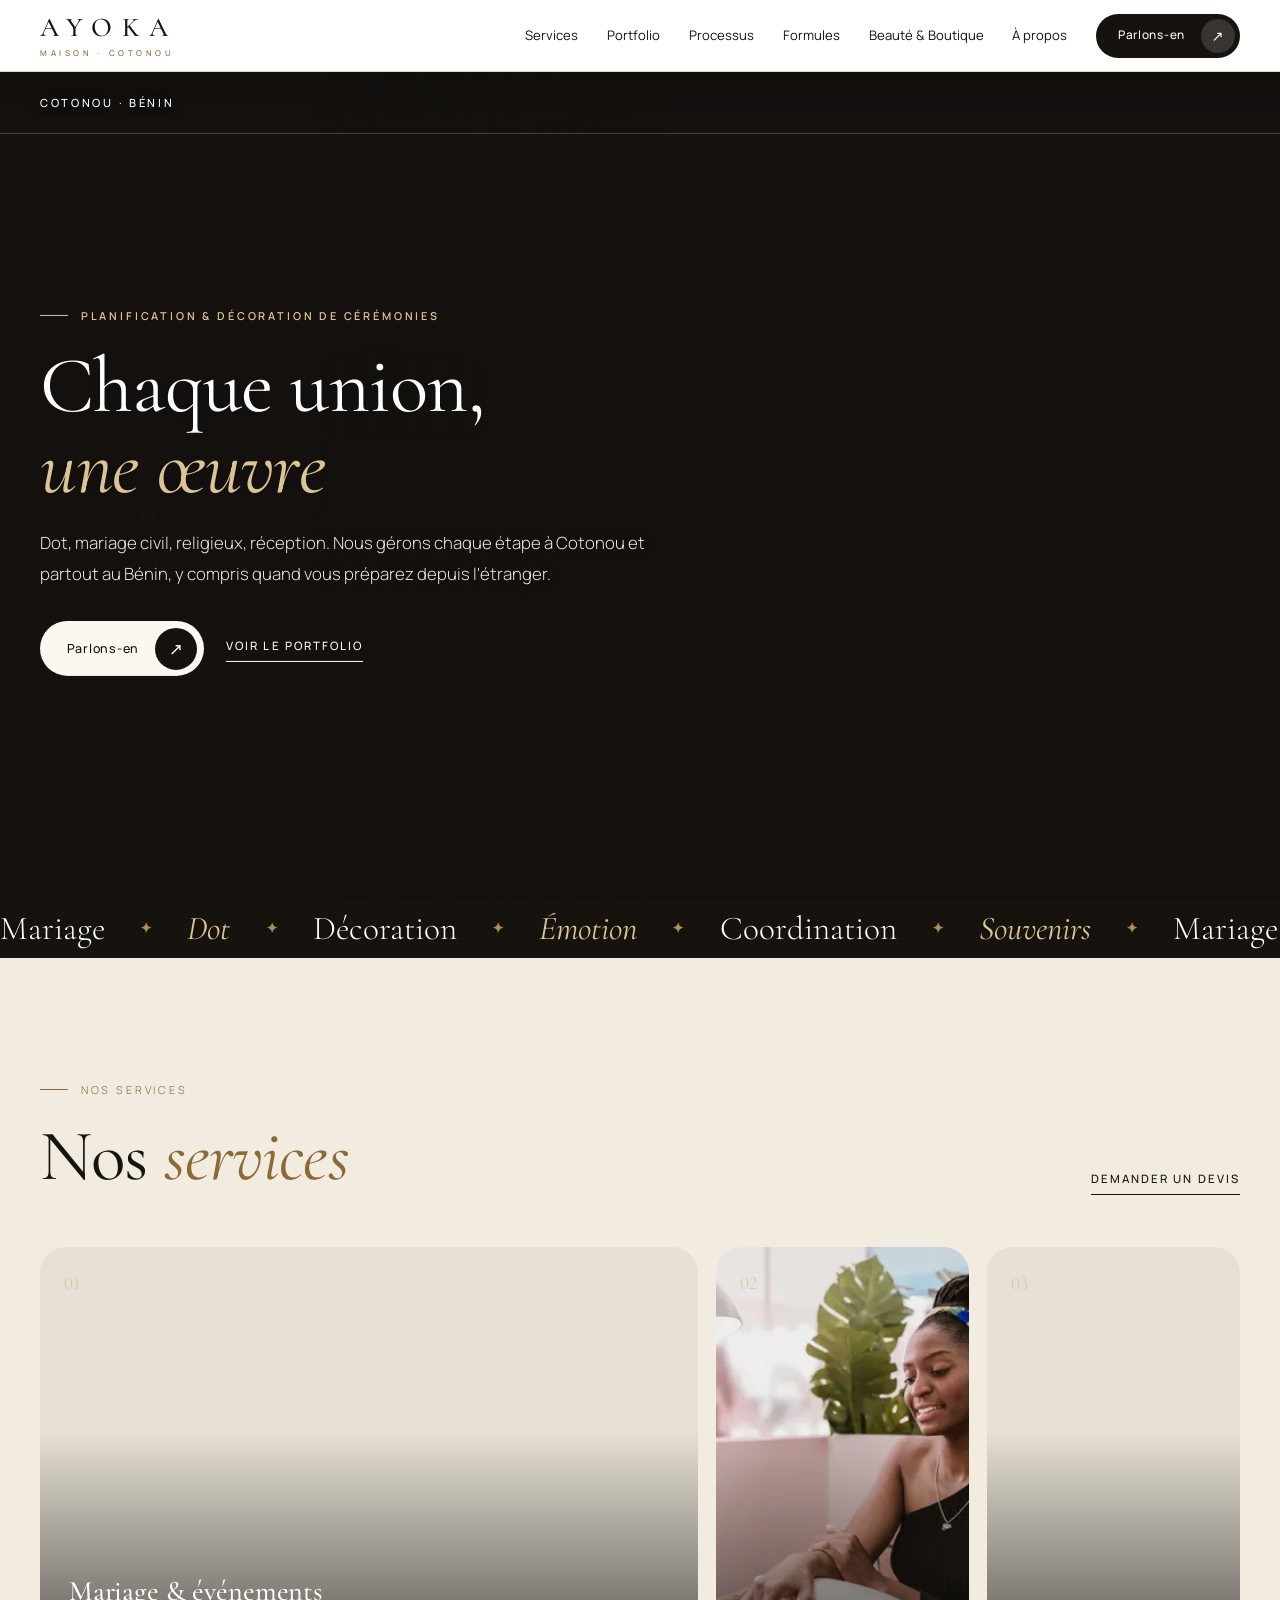
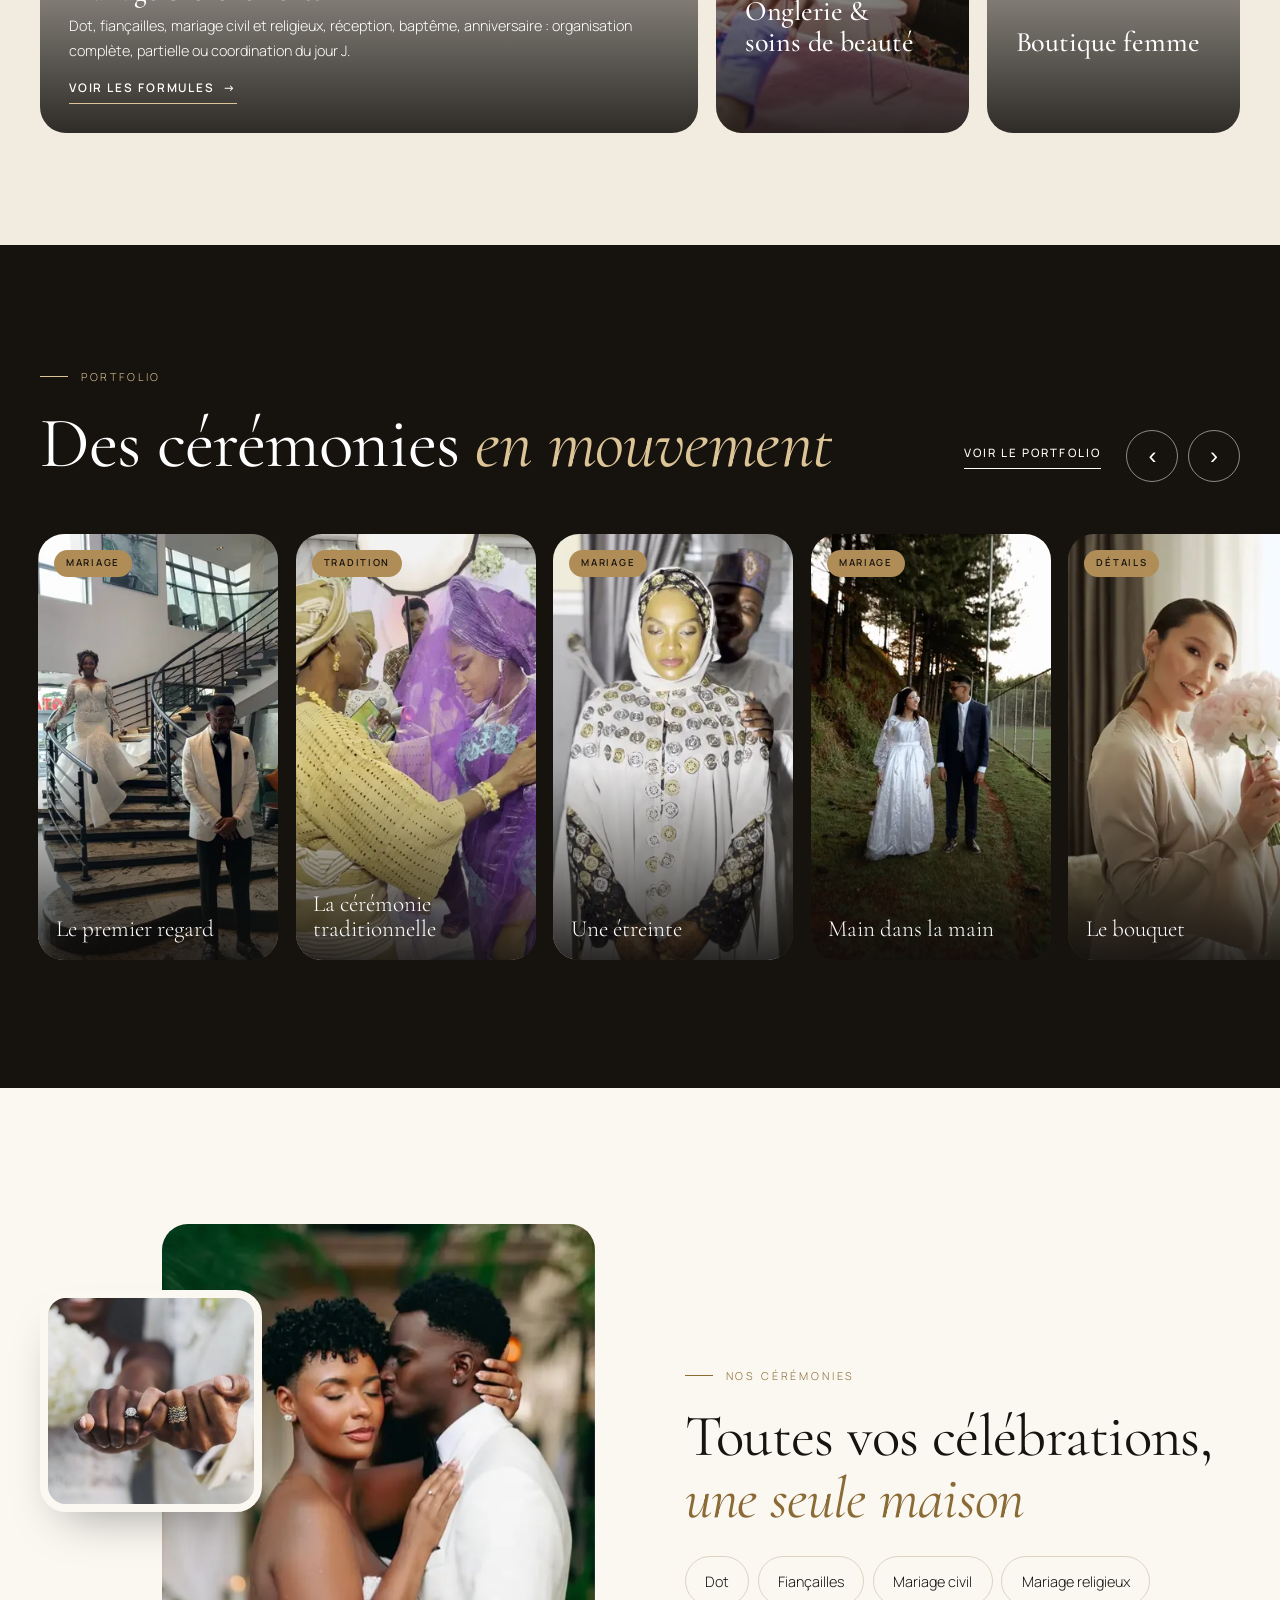
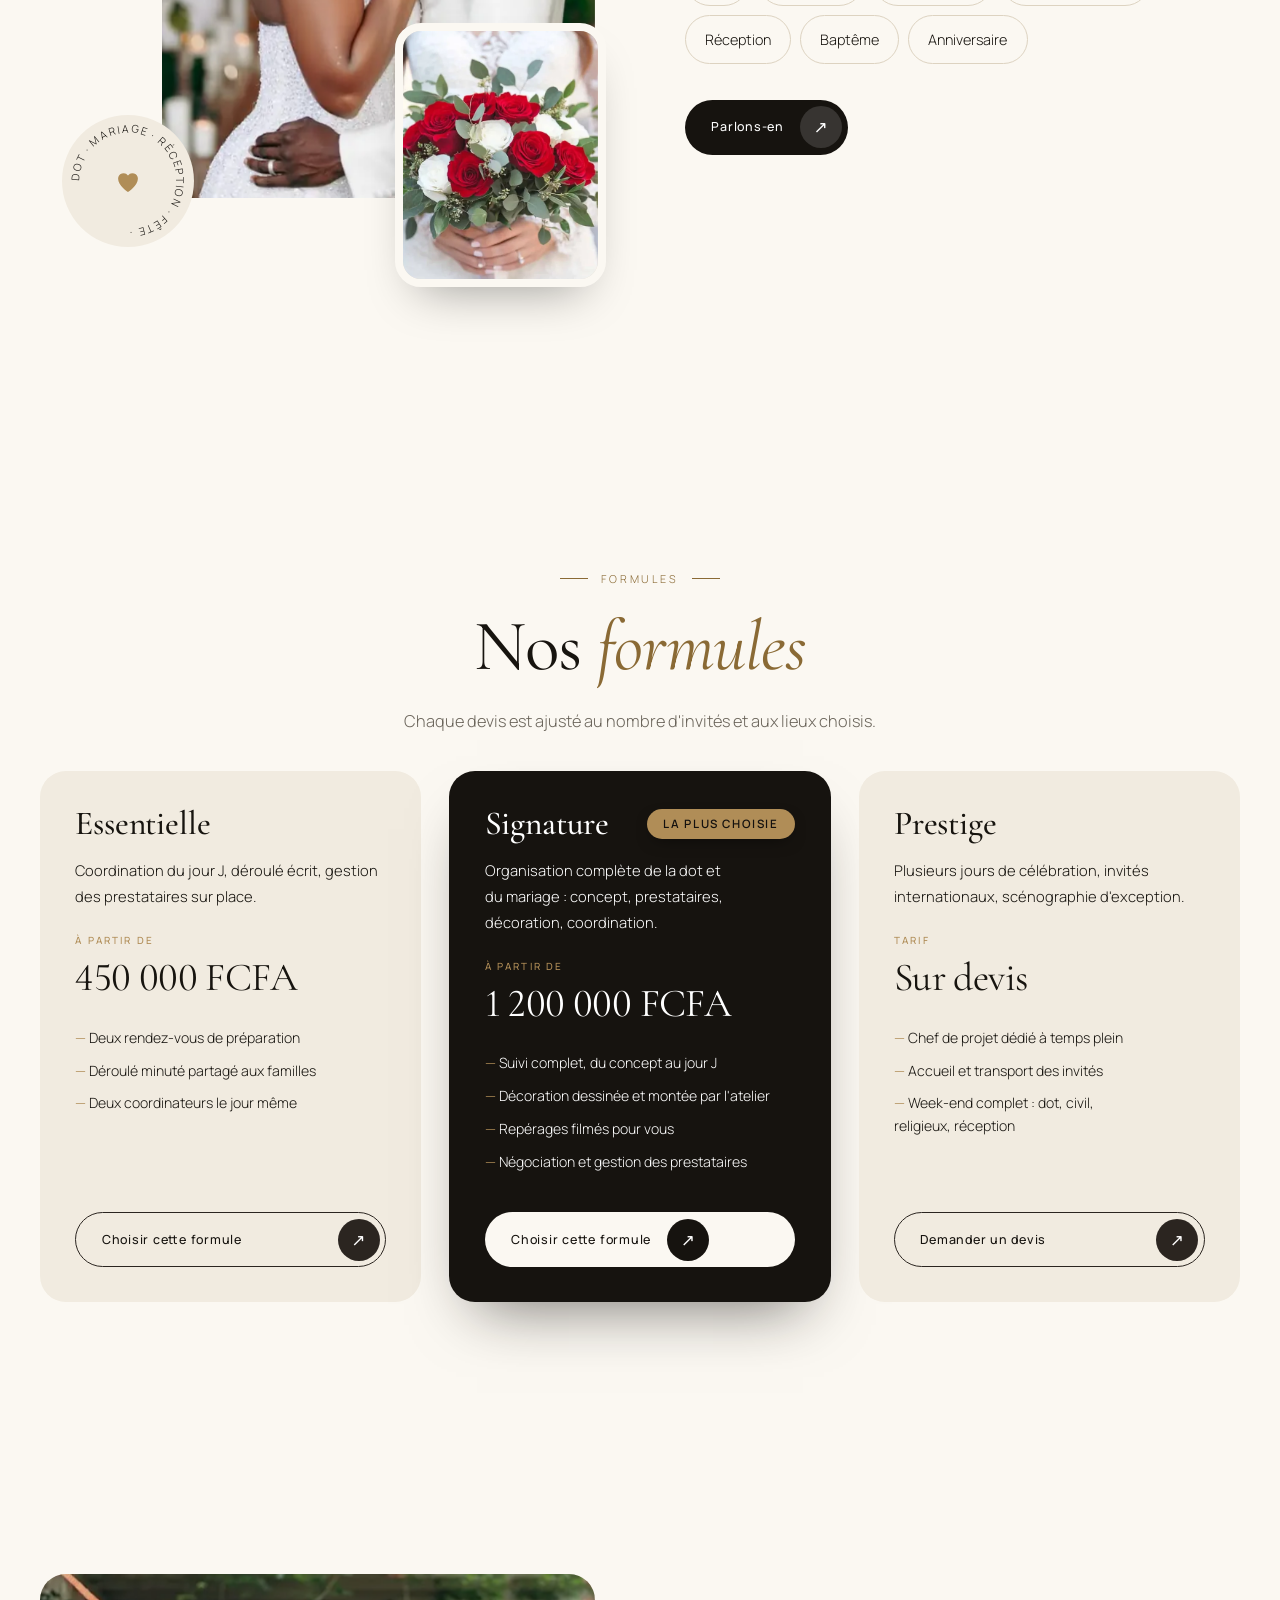
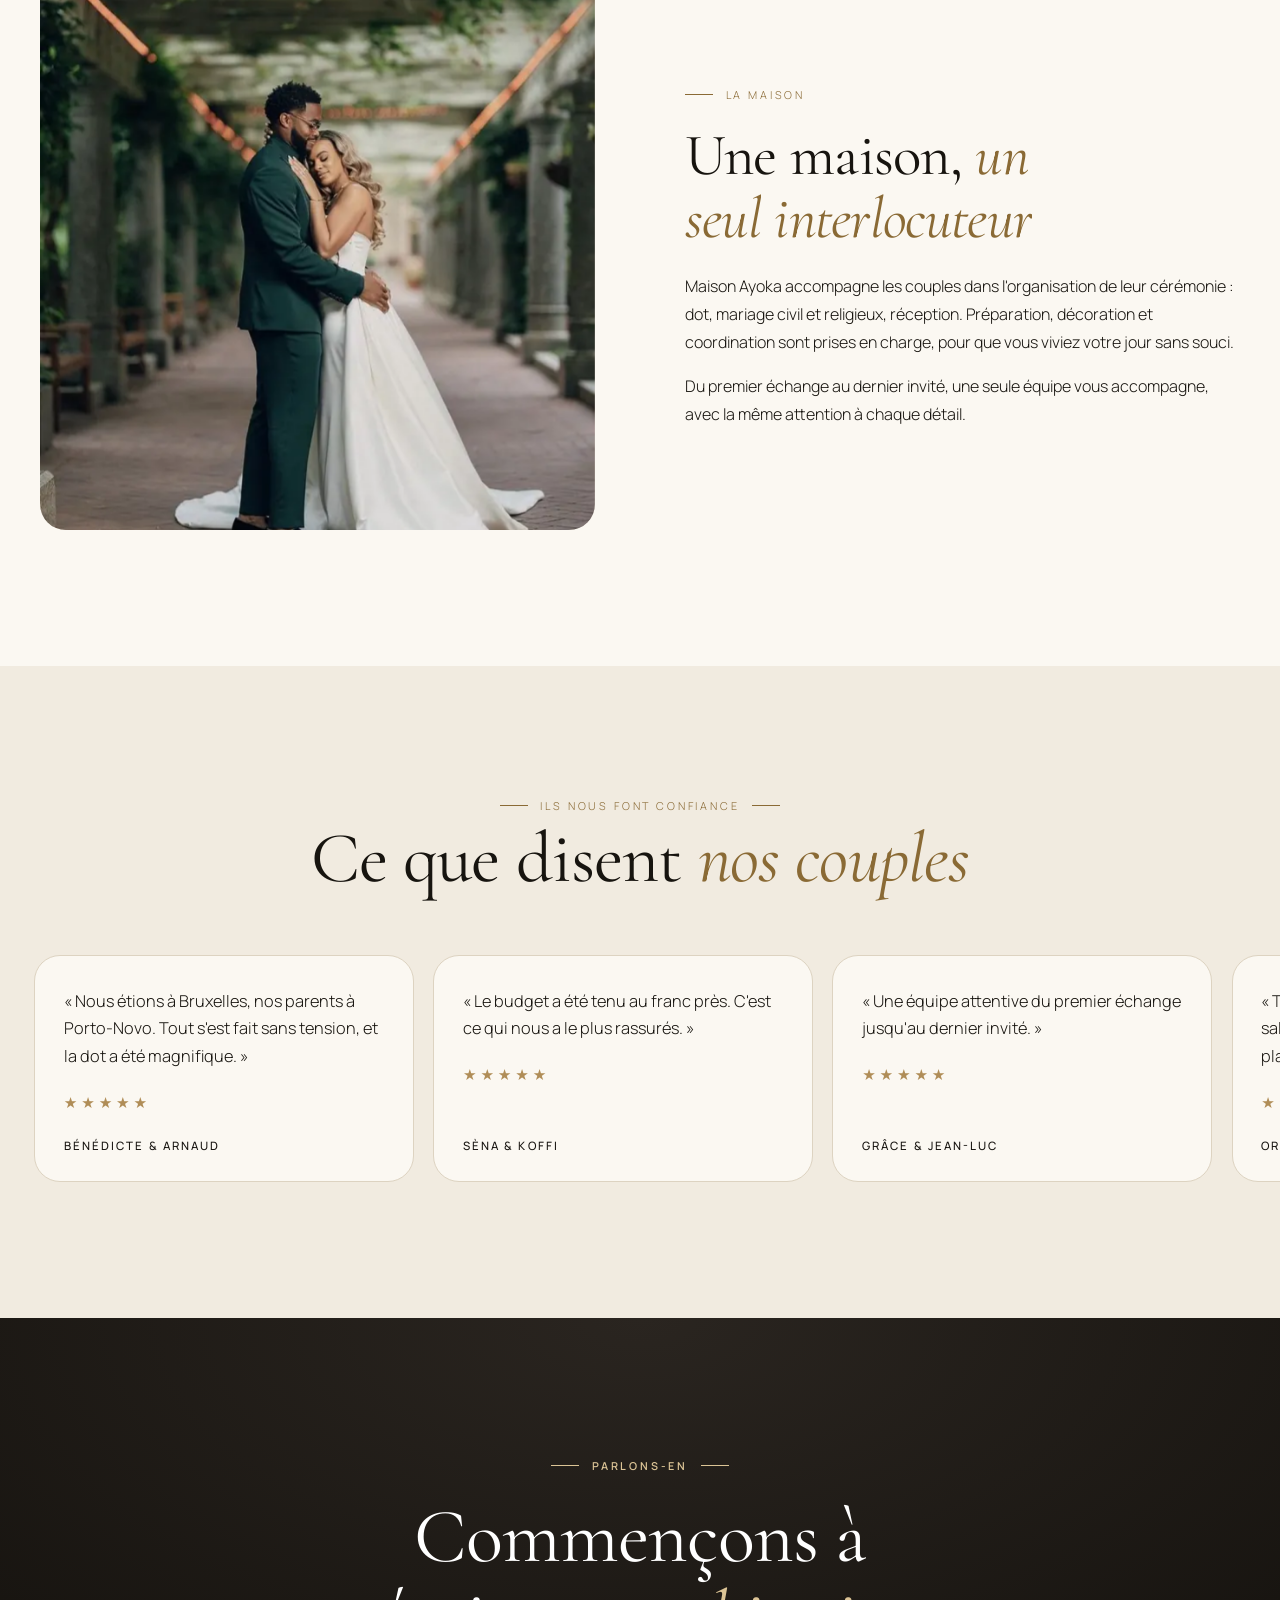
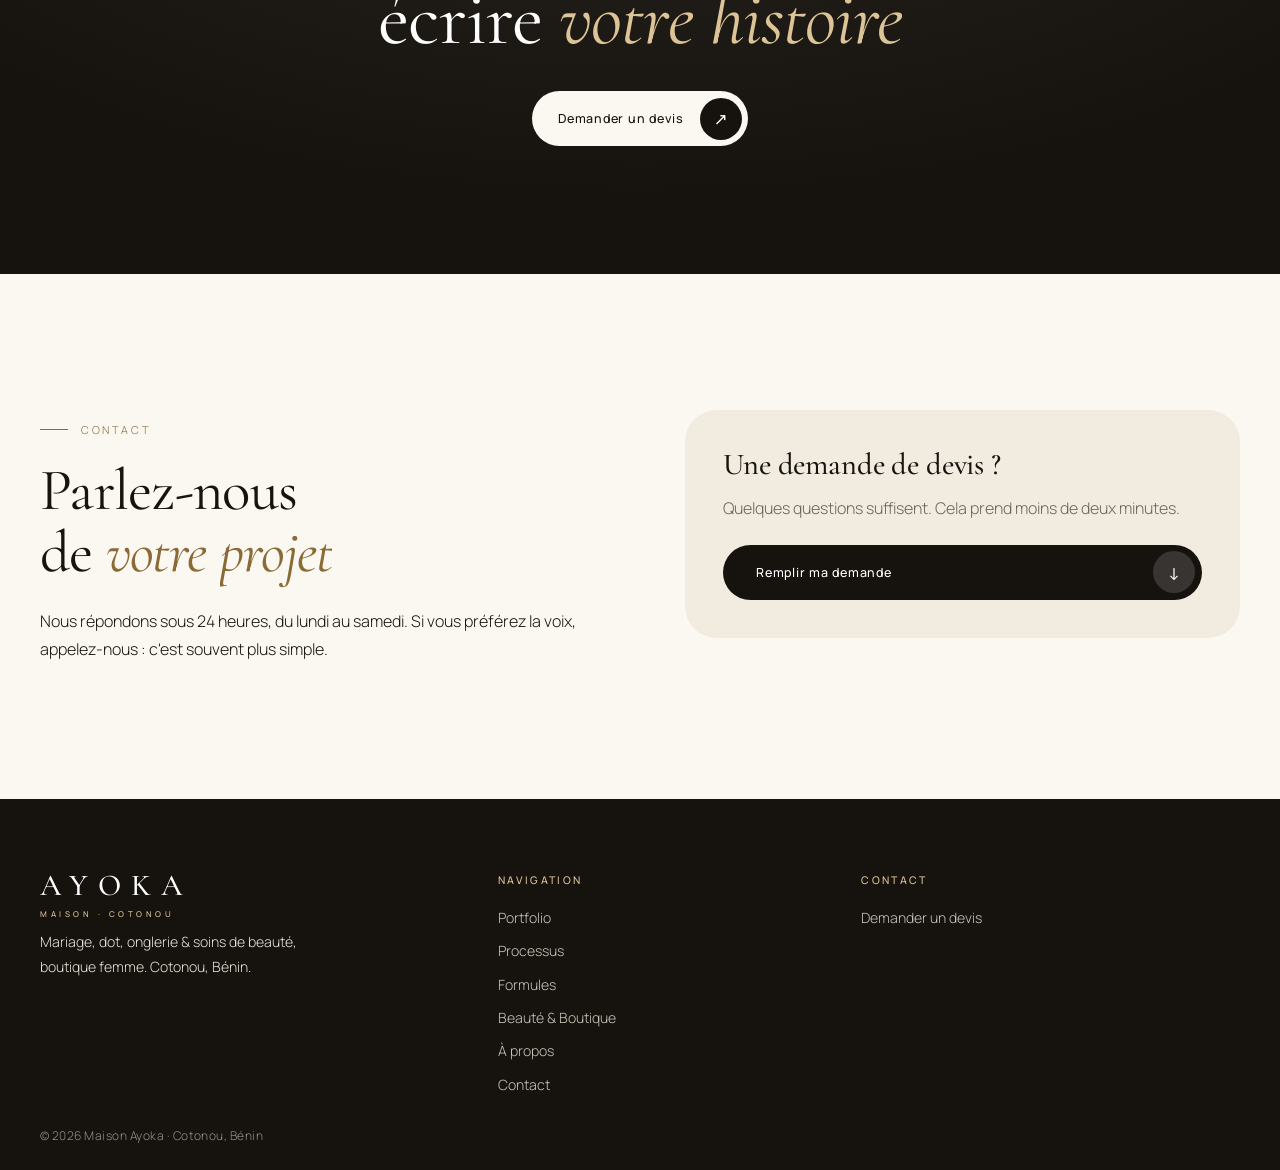
==== commit 4b2ba743: "Nouvelle identité Maison Ayoka : nom, palette noir/ivoire/or, nouvelles vidéos libres de droits, ret" ====
--- a/index.html
+++ b/index.html
@@ -1,358 +1,336 @@
-<!doctype html>
-<html lang="fr">
-<head>
-<meta charset="utf-8">
-<meta name="viewport" content="width=device-width, initial-scale=1, viewport-fit=cover">
-<title>L'œilorg — Agence de mariage et de dot à Cotonou</title>
-<meta name="description" content="Mariage, dot, onglerie et soins de beauté, boutique femme à Cotonou, Bénin. Planification, décoration et coordination de vos cérémonies.">
-<link rel="icon" href="favicon.svg" type="image/svg+xml">
-<meta name="theme-color" content="#34100b">
-<meta property="og:type" content="website">
-<meta property="og:locale" content="fr_FR">
-<meta property="og:site_name" content="L'œilorg">
-<meta property="og:title" content="L'œilorg — Agence de mariage et de dot à Cotonou">
-<meta property="og:description" content="Mariage, dot, onglerie et soins de beauté, boutique femme à Cotonou, Bénin. Planification, décoration et coordination de vos cérémonies.">
-<meta property="og:url" content="https://oeil-org.vercel.app/">
-<meta property="og:image" content="https://oeil-org.vercel.app/images/og.jpg">
-<meta property="og:image:width" content="1200">
-<meta property="og:image:height" content="630">
-<meta name="twitter:card" content="summary_large_image">
-<script>document.documentElement.classList.add('js');try{var nt=(performance.getEntriesByType('navigation')[0]||{}).type;var inner=document.referrer&&new URL(document.referrer).origin===location.origin;if(inner&&nt==='navigate')document.documentElement.classList.add('seen');if(nt==='reload'){window.__top=1;history.scrollRestoration='manual';if(location.hash)history.replaceState(null,'',location.pathname+location.search);scrollTo(0,0)}}catch(e){}</script>
-<link rel="preload" as="image" media="(min-width:701px)" href="images/hw-7-1600.webp" imagesrcset="images/hw-7-1600.webp 1600w, images/hw-7-2400.webp 2400w" imagesizes="72vw" fetchpriority="high">
-<link rel="preload" as="image" media="(max-width:700px)" href="images/hw-7-m.webp" fetchpriority="high">
-<link rel="preconnect" href="https://fonts.googleapis.com">
-<link rel="preconnect" href="https://fonts.gstatic.com" crossorigin>
-<link href="https://fonts.googleapis.com/css2?family=Cormorant+Garamond:ital,wght@0,400;0,500;1,400;1,500&family=Manrope:wght@300;400;500;600&display=swap" rel="stylesheet">
-<link rel="stylesheet" href="styles.css">
-</head>
-<body>
-
-<div class="loader" aria-hidden="true"><img src="images/logo.webp" alt="" width="317" height="120"><div class="bar"></div></div>
-<div class="progress" aria-hidden="true"></div>
-
-<header class="site-header">
-  <div class="wrap bar">
-    <a href="#accueil" class="logo" aria-label="Oeil Org – accueil"><img src="images/logo.webp" alt="Oeil Org" width="143" height="54"></a>
-    <button class="menu-btn" aria-expanded="false" aria-controls="nav" aria-label="Menu"><span></span><span></span></button>
-    <nav id="nav" aria-label="Navigation principale">
-      <a href="#services">Services</a>
-      <a href="portfolio.html">Portfolio</a>
-      <a href="processus.html">Processus</a>
-      <a href="#formules">Formules</a>
-      <a href="boutique.html">Beauté &amp;&nbsp;Boutique</a>
-      <a href="#apropos">À propos</a>
-      <a href="#contact" class="pill"><span>Parlons-en</span><i>↗</i></a>
-    </nav>
-  </div>
-</header>
-
-<main>
-<!-- ============ HERO ============ -->
-<section id="accueil" class="hero">
-  <div class="hero-sticky">
-    <div class="hero-bg" aria-hidden="true">
-      <div class="slide-bg s7 dk first"><picture><source media="(max-width:700px)" srcset="images/hw-7-m.webp" sizes="100vw"><img src="images/hw-7-1600.webp" srcset="images/hw-7-1600.webp 1600w, images/hw-7-2400.webp 2400w" sizes="72vw" alt="" fetchpriority="high" decoding="async"></picture></div>
-    </div>
-
-    <div class="hero-top" aria-hidden="true"><span>Cotonou · Bénin</span></div>
-
-    <div class="hero-copy pos1">
-      <p class="eyebrow">Planification &amp;&nbsp;décoration de cérémonies</p>
-      <h1 data-split data-base=".35">Chaque union, <em>une œuvre</em></h1>
-      <p class="lead">Dot, mariage civil, religieux, réception. Nous gérons chaque étape à Cotonou et partout au Bénin, y compris quand vous préparez depuis l'étranger.</p>
-      <div class="actions">
-        <a href="#contact" class="pill light"><span>Parlons-en</span><i>↗</i></a>
-        <a href="portfolio.html" class="link-light">Voir le portfolio</a>
-      </div>
-    </div>
-  </div>
-</section>
-
-<div class="marquee" aria-hidden="true">
-  <div class="track" data-loop>
-    <span>Mariage</span><b>✦</b><span><em>Dot</em></span><b>✦</b><span>Décoration</span><b>✦</b><span><em>Émotion</em></span><b>✦</b><span>Coordination</span><b>✦</b><span><em>Souvenirs</em></span><b>✦</b><span>Mariage civil</span><b>✦</b>
-  </div>
-</div>
-
-<!-- ============ SERVICES ============ -->
-<section class="section tight dark-ivory" id="services">
-  <div class="wrap">
-    <div class="head-row">
-      <div><p class="eyebrow" data-reveal>Nos services</p><h2 data-split>Nos <em>services</em></h2></div>
-      <a href="#contact" class="link-tiny" data-reveal>Demander un devis</a>
-    </div>
-    <div class="svc">
-      <article class="svc-card open" tabindex="0">
-        <img src="images/svc-mariage.webp" srcset="images/svc-mariage-640.webp 640w, images/svc-mariage-1100.webp 1100w, images/svc-mariage.webp 1200w" sizes="(max-width:700px) calc(100vw - 32px), 60vw" alt="La mariée entourée de ses demoiselles d'honneur en rose, bouquets de roses blanches" loading="lazy" decoding="async">
-        <span class="idx">01</span>
-        <div class="cap"><h3>Mariage &amp; événements</h3><p>Dot, fiançailles, mariage civil et religieux, réception, baptême, anniversaire : organisation complète, partielle ou coordination du jour&nbsp;J.</p><a class="svc-link" href="#formules">Voir les formules <i>→</i></a></div>
-      </article>
-      <article class="svc-card" tabindex="0">
-        <img src="images/svc-beaute.webp" srcset="images/svc-beaute-640.webp 640w, images/svc-beaute.webp 900w" sizes="(max-width:700px) calc(100vw - 32px), 60vw" alt="Cliente souriante pendant une manucure dans un salon rose" loading="lazy" decoding="async">
-        <span class="idx">02</span>
-        <div class="cap"><h3>Onglerie &amp; soins de beauté</h3><p>Prenez soin de vous pour le grand jour, ou simplement pour vous faire plaisir.</p><a class="svc-link" href="boutique.html#beaute">Découvrir <i>→</i></a></div>
-      </article>
-      <article class="svc-card" tabindex="0">
-        <img src="images/svc-boutique.webp" srcset="images/svc-boutique-640.webp 640w, images/svc-boutique.webp 900w" sizes="(max-width:700px) calc(100vw - 32px), 60vw" alt="Sac à main et escarpins bordeaux" loading="lazy" decoding="async">
-        <span class="idx">03</span>
-        <div class="cap"><h3>Boutique femme</h3><p>Sacs et chaussures pour compléter votre tenue. Écrivez-nous pour voir les modèles disponibles.</p><a class="svc-link" href="boutique.html#boutique">Voir la boutique <i>→</i></a></div>
-      </article>
-    </div>
-  </div>
-</section>
-
-<!-- ============ REELS ============ -->
-<section class="section tight reels-sec" id="reels">
-  <div class="wrap head-row">
-    <div><p class="eyebrow" data-reveal>Portfolio</p><h2 data-split>L'unique regard <em>sur vos événements</em></h2></div>
-    <div class="arrows" data-for=".reels">
-      <a href="portfolio.html" class="link-tiny all">Voir le portfolio</a>
-      <button data-dir="-1" aria-label="Précédent">‹</button>
-      <button data-dir="1" aria-label="Suivant">›</button>
-    </div>
-  </div>
-  <div class="reels" tabindex="0" aria-label="Vidéos de nos événements">
-      <button class="reel" data-src="videos/reel-1.mp4" data-title="Les demoiselles d'honneur" aria-label="Voir la vidéo : Les demoiselles d'honneur">
-        <video muted loop playsinline preload="none" poster="videos/reel-1.webp" data-src="videos/reel-1.mp4"></video>
-        <span class="tag">Cortège</span><span class="ttl">Les demoiselles d'honneur</span><span class="play" aria-hidden="true">▶</span>
-      </button>
-      <button class="reel" data-src="videos/reel-2.mp4" data-title="Tout en jaune et rose" aria-label="Voir la vidéo : Tout en jaune et rose">
-        <video muted loop playsinline preload="none" poster="videos/reel-2.webp" data-src="videos/reel-2.mp4"></video>
-        <span class="tag">Cortège</span><span class="ttl">Tout en jaune et rose</span><span class="play" aria-hidden="true">▶</span>
-      </button>
-      <button class="reel" data-src="videos/reel-3.mp4" data-title="L'entrée des hommes en rouge" aria-label="Voir la vidéo : L'entrée des hommes en rouge">
-        <video muted loop playsinline preload="none" poster="videos/reel-3.webp" data-src="videos/reel-3.mp4"></video>
-        <span class="tag">Cérémonie</span><span class="ttl">L'entrée des hommes en rouge</span><span class="play" aria-hidden="true">▶</span>
-      </button>
-      <button class="reel" data-src="videos/reel-4.mp4" data-title="Les témoins en marron" aria-label="Voir la vidéo : Les témoins en marron">
-        <video muted loop playsinline preload="none" poster="videos/reel-4.webp" data-src="videos/reel-4.mp4"></video>
-        <span class="tag">Cortège</span><span class="ttl">Les témoins en marron</span><span class="play" aria-hidden="true">▶</span>
-      </button>
-      <button class="reel" data-src="videos/reel-5.mp4" data-title="Salle drapée et lumières" aria-label="Voir la vidéo : Salle drapée et lumières">
-        <video muted loop playsinline preload="none" poster="videos/reel-5.webp" data-src="videos/reel-5.mp4"></video>
-        <span class="tag">Décoration</span><span class="ttl">Salle drapée et lumières</span><span class="play" aria-hidden="true">▶</span>
-      </button>
-      <button class="reel" data-src="videos/reel-6.mp4" data-title="L'ambiance de la soirée" aria-label="Voir la vidéo : L'ambiance de la soirée">
-        <video muted loop playsinline preload="none" poster="videos/reel-6.webp" data-src="videos/reel-6.mp4"></video>
-        <span class="tag">Réception</span><span class="ttl">L'ambiance de la soirée</span><span class="play" aria-hidden="true">▶</span>
-      </button>
-      <button class="reel" data-src="videos/reel-7.mp4" data-title="Accueil et table d'honneur" aria-label="Voir la vidéo : Accueil et table d'honneur">
-        <video muted loop playsinline preload="none" poster="videos/reel-7.webp" data-src="videos/reel-7.mp4"></video>
-        <span class="tag">Décoration</span><span class="ttl">Accueil et table d'honneur</span><span class="play" aria-hidden="true">▶</span>
-      </button>
-      <button class="reel" data-src="videos/reel-8.mp4" data-title="Les demoiselles en blanc" aria-label="Voir la vidéo : Les demoiselles en blanc">
-        <video muted loop playsinline preload="none" poster="videos/reel-8.webp" data-src="videos/reel-8.mp4"></video>
-        <span class="tag">Réception</span><span class="ttl">Les demoiselles en blanc</span><span class="play" aria-hidden="true">▶</span>
-      </button>
-  </div>
-</section>
-
-<dialog class="lightbox" aria-label="Lecteur vidéo">
-  <button class="lb-close" aria-label="Fermer">×</button>
-  <video controls playsinline loop></video>
-  <p class="lb-title"></p>
-</dialog>
-
-<!-- ============ CÉRÉMONIES ============ -->
-<section class="section" id="ceremonies">
-  <div class="wrap split rev-split">
-    <div class="collage">
-      <div class="media main" data-reveal="clip" data-parallax><img src="images/pf-bougies.webp" srcset="images/pf-bougies-640.webp 640w, images/pf-bougies.webp 736w" sizes="(max-width:700px) 80vw, 40vw" alt="Le couple s'embrasse entre les bougies" loading="lazy" decoding="async"></div>
-      <div class="media sm a" data-reveal="clip" style="--d:.2s" data-parallax><img src="images/pf-mains-640.webp" alt="Les mains du couple et leurs alliances" loading="lazy" decoding="async"></div>
-      <div class="media sm b" data-reveal="clip" style="--d:.35s" data-parallax><img src="images/pf-bouquet-640.webp" alt="Bouquet de roses rouges et blanches tenu par la mariée" loading="lazy" decoding="async"></div>
-      <svg class="spin" viewBox="0 0 120 120" aria-hidden="true"><defs><path id="circ" d="M60,60 m-44,0 a44,44 0 1,1 88,0 a44,44 0 1,1 -88,0"/></defs><text><textPath href="#circ">Dot · Mariage · Réception · Fête · </textPath></text><path class="heart" d="M60 70s-9-5.5-9-12a5 5 0 0 1 9-3 5 5 0 0 1 9 3c0 6.5-9 12-9 12z"/></svg>
-    </div>
-    <div>
-      <p class="eyebrow" data-reveal>Nos cérémonies</p>
-      <h2 data-split>Toutes vos célébrations, <em>un seul regard</em></h2>
-      <ul class="tags" data-reveal>
-        <li>Dot</li>
-        <li>Fiançailles</li>
-        <li>Mariage civil</li>
-        <li>Mariage religieux</li>
-        <li>Réception</li>
-        <li>Baptême</li>
-        <li>Anniversaire</li>
-      </ul>
-      <a href="#contact" class="pill" data-reveal><span>Parlons-en</span><i>↗</i></a>
-    </div>
-  </div>
-</section>
-
-<!-- ============ FORMULES ============ -->
-<section class="section" id="formules">
-  <div class="wrap">
-    <div class="center"><p class="eyebrow" data-reveal>Formules</p><h2 data-split>Nos <em>formules</em></h2><p class="sub" data-reveal>Chaque devis est ajusté au nombre d'invités et aux lieux choisis.</p></div>
-    <div class="grid g3 pricing">
-      <article class="plan" data-reveal style="--d:.05s">
-        <h3>Essentielle</h3>
-        <p>Coordination du jour J, déroulé écrit, gestion des prestataires sur place.</p>
-        <small>À partir de</small><strong>450 000 FCFA</strong>
-        <ul><li>Deux rendez-vous de préparation</li><li>Déroulé minuté partagé aux familles</li><li>Deux coordinateurs le jour même</li></ul>
-        <a href="#contact" data-plan="Essentielle" class="pill outline"><span>Choisir cette formule</span><i>↗</i></a>
-      </article>
-      <article class="plan featured" data-reveal style="--d:.15s">
-        <h3>Signature <span class="badge">La plus choisie</span></h3>
-        <p>Organisation complète de la dot et du mariage&nbsp;: concept, prestataires, décoration, coordination.</p>
-        <small>À partir de</small><strong>1 200 000 FCFA</strong>
-        <ul><li>Suivi complet, du concept au jour J</li><li>Décoration dessinée et montée par l'atelier</li><li>Repérages filmés pour vous</li><li>Négociation et gestion des prestataires</li></ul>
-        <a href="#contact" data-plan="Signature" class="pill light"><span>Choisir cette formule</span><i>↗</i></a>
-      </article>
-      <article class="plan" data-reveal style="--d:.25s">
-        <h3>Prestige</h3>
-        <p>Plusieurs jours de célébration, invités internationaux, scénographie d'exception.</p>
-        <small>Tarif</small><strong>Sur devis</strong>
-        <ul><li>Chef de projet dédié à temps plein</li><li>Accueil et transport des invités</li><li>Week-end complet&nbsp;: dot, civil, religieux, réception</li></ul>
-        <a href="#contact" data-plan="Prestige" class="pill outline"><span>Demander un devis</span><i>↗</i></a>
-      </article>
-    </div>
-  </div>
-</section>
-
-<!-- ============ À PROPOS ============ -->
-<section class="section" id="apropos">
-  <div class="wrap split about">
-    <div class="media sq" data-reveal="clip" data-parallax><img src="images/founders.webp" srcset="images/founders-640.webp 640w, images/founders-1100.webp 1100w, images/founders.webp 1400w" sizes="(max-width:1000px) calc(100vw - 32px), 50vw" alt="Bérénice et Bernice, fondatrices d'Oeil Org, dans leur salon décoré de fleurs roses et blanches" loading="lazy" decoding="async"></div>
-    <div>
-      <p class="eyebrow" data-reveal>À propos</p>
-      <h2 data-split>Bonjour, nous sommes <em>Bérénice &amp;&nbsp;Bernice</em></h2>
-      <p data-reveal>Nous sommes les fondatrices d'Oeil Org. Notre métier&nbsp;: poser un regard attentif sur chaque cérémonie, pour que rien ne se perde entre l'idée, la préparation et le grand jour.</p>
-      <p data-reveal>Dot, fiançailles, mariage civil ou réception&nbsp;: une équipe sur place, des prestataires que nous connaissons, et un seul interlocuteur pour vous accompagner du premier échange jusqu'au dernier invité.</p>
-      <p class="sign" data-reveal>Bérénice &amp;&nbsp;Bernice</p>
-    </div>
-  </div>
-</section>
-
-<!-- ============ AVIS ============ -->
-<section class="section quotes-sec" id="avis">
-  <div class="wrap center">
-    <p class="eyebrow" data-reveal>Ils nous font confiance</p>
-    <h2 data-split>Ce que disent <em>nos couples</em></h2>
-  </div>
-  <div class="rvs" tabindex="0" aria-label="Avis de couples">
-      <blockquote class="rv"><p>«&nbsp;Nous étions à Bruxelles, nos parents à Porto-Novo. Tout s'est fait sans tension, et la dot a été magnifique.&nbsp;»</p><div class="stars" aria-label="5 étoiles">★★★★★</div><cite>Bénédicte &amp;&nbsp;Arnaud</cite></blockquote>
-      <blockquote class="rv"><p>«&nbsp;Le budget a été tenu au franc près. C'est ce qui nous a le plus rassurés.&nbsp;»</p><div class="stars" aria-label="5 étoiles">★★★★★</div><cite>Sèna &amp;&nbsp;Koffi</cite></blockquote>
-      <blockquote class="rv"><p>«&nbsp;Une équipe attentive du premier échange jusqu'au dernier invité.&nbsp;»</p><div class="stars" aria-label="5 étoiles">★★★★★</div><cite>Grâce &amp;&nbsp;Jean-Luc</cite></blockquote>
-      <blockquote class="rv"><p>«&nbsp;Tout était prêt avant nous, et la salle était exactement comme sur la planche d'ambiance.&nbsp;»</p><div class="stars" aria-label="5 étoiles">★★★★★</div><cite>Ornella &amp;&nbsp;Marius</cite></blockquote>
-      <blockquote class="rv"><p>«&nbsp;Nos familles se sont senties respectées à chaque étape. Merci pour cette journée.&nbsp;»</p><div class="stars" aria-label="5 étoiles">★★★★★</div><cite>Fifamè &amp;&nbsp;Tobi</cite></blockquote>
-  </div>
-</section>
-
-<!-- ============ CTA ============ -->
-<section class="cta">
-  <div class="cta-bg" aria-hidden="true"></div>
-  <div class="wrap center">
-    <p class="eyebrow">Parlons-en</p>
-    <h2 data-split>Commençons à écrire <em>votre histoire</em></h2>
-    <div class="actions">
-      <a href="#contact" class="pill light"><span>Demander un devis</span><i>↗</i></a>
-      <a href="https://wa.me/2290129261561" class="pill ghost" target="_blank" rel="noopener"><span>Écrire sur WhatsApp</span><i>↗</i></a>
-    </div>
-  </div>
-</section>
-
-<!-- ============ CONTACT ============ -->
-<section class="section" id="contact">
-  <div class="wrap split contact">
-    <div>
-      <p class="eyebrow" data-reveal>Contact</p>
-      <h2 data-split>Parlez-nous de <em>votre projet</em></h2>
-      <p data-reveal>Nous répondons sous 24 heures, du lundi au samedi. Si vous préférez la voix, appelez-nous&nbsp;: c'est souvent plus simple.</p>
-      <p class="info" data-reveal><span>WhatsApp</span> <a href="https://wa.me/2290129261561">+229 01 29 26 15 61</a></p>
-      <p class="info" data-reveal><span>Téléphone</span> <a href="tel:+2290129261561">+229 01 29 26 15 61</a></p>
-      <p class="info" data-reveal>Gbèdjromédé, Cotonou · Rendez-vous sur demande</p>
-    </div>
-    <div class="formwrap">
-    <div class="fold-cta" id="fold-cta">
-      <h3>Une demande de devis&nbsp;?</h3>
-      <p>Quelques questions suffisent. Cela prend moins de deux minutes.</p>
-      <button type="button" class="pill block" id="open-form" aria-expanded="false" aria-controls="fold"><span>Remplir ma demande</span><i>↓</i></button>
-    </div>
-    <div class="fold" id="fold"><div><form id="devis" class="form" data-reveal novalidate>
-      <label>Vos noms<input name="noms" required placeholder="Ex. Sèna &amp; Koffi" autocomplete="name" enterkeyhint="next"></label>
-      <div class="row2 keep">
-        <label>Date prévue<input name="date" placeholder="Ex. juillet 2027" enterkeyhint="next"></label>
-        <label>Ville<input name="ville" placeholder="Ex. Cotonou" autocomplete="address-level2" enterkeyhint="next"></label>
-      </div>
-      <fieldset class="types">
-        <legend>Type de cérémonie <small>(plusieurs choix possibles)</small></legend>
-        <div class="chks">
-        <label class="chk"><input type="checkbox" name="type" value="Dot"><span>Dot</span></label>
-        <label class="chk"><input type="checkbox" name="type" value="Fiançailles"><span>Fiançailles</span></label>
-        <label class="chk"><input type="checkbox" name="type" value="Mariage civil"><span>Mariage civil</span></label>
-        <label class="chk"><input type="checkbox" name="type" value="Mariage religieux"><span>Mariage religieux</span></label>
-        <label class="chk"><input type="checkbox" name="type" value="Réception"><span>Réception</span></label>
-        <label class="chk"><input type="checkbox" name="type" value="Baptême"><span>Baptême</span></label>
-        <label class="chk"><input type="checkbox" name="type" value="Anniversaire"><span>Anniversaire</span></label>
-        </div>
-      </fieldset>
-      <div class="row2">
-        <label>Nombre d'invités estimé
-          <select name="invites"><option value="">À préciser</option><option>Moins de 50</option><option>50 à 150</option><option>150 à 300</option><option>Plus de 300</option></select>
-        </label>
-        <label>Budget indicatif
-          <select name="budget"><option value="">À préciser</option><option>Moins de 3 000 000 FCFA</option><option>3 000 000 – 6 000 000 FCFA</option><option>6 000 000 – 12 000 000 FCFA</option><option>Plus de 12 000 000 FCFA</option></select>
-        </label>
-      </div>
-      <label>Comment nous avez-vous connus&nbsp;?
-        <select name="source"><option value="">Choisir</option><option>TikTok</option><option>Instagram</option><option>Bouche-à-oreille</option><option>Google</option><option>Autre</option></select>
-      </label>
-      <label>Votre message<textarea name="message" rows="3" placeholder="Dites-nous où vous en êtes."></textarea></label>
-      <button class="pill block" type="submit"><span>Envoyer ma demande</span><i>↗</i></button>
-      <p class="note" id="form-note">Vos informations restent entre nous. Aucun démarchage.</p>
-    </form></div></div>
-    <div class="thanks" id="thanks" hidden>
-      <span class="ok" aria-hidden="true">✓</span>
-      <h3>Merci, votre demande est bien partie</h3>
-      <p id="thanks-msg">Nous vous répondons sous 24 heures, du lundi au samedi.</p>
-      <a href="portfolio.html" class="link-tiny">Voir le portfolio en attendant</a>
-    </div>
-    </div>
-  </div>
-</section>
-
-<!-- ============ LOCALISATION ============ -->
-<section class="section tight find" id="localisation">
-  <div class="wrap">
-    <div class="center"><p class="eyebrow" data-reveal>Nous trouver</p><h2 data-split>Venez nous <em>rencontrer</em></h2></div>
-    <div class="find-grid">
-      <ul class="find-list">
-        <li data-reveal><span class="ico"><svg viewBox="0 0 24 24"><path d="M12 21s-7-6.2-7-11.5a7 7 0 0 1 14 0C19 14.800 12 21 12 21z"/><circle cx="12" cy="9.500" r="2.500"/></svg></span><div><h3>Localisation</h3><p>Gbèdjromédé, à côté de l'immeuble APSONIC<br>Cotonou, Bénin</p><a class="lnk" href="https://maps.app.goo.gl/scBTSXwW8LGocMCP9" target="_blank" rel="noopener">Ouvrir l'itinéraire ↗</a></div></li>
-        <li data-reveal style="--d:.1s"><span class="ico"><svg viewBox="0 0 24 24"><path d="M5 4h4l2 5-2.500 1.500a11 11 0 0 0 5 5L15 13l5 2v4a2 2 0 0 1-2 2A16 16 0 0 1 3 6a2 2 0 0 1 2-2z"/></svg></span><div><h3>Téléphone / WhatsApp</h3><p><a href="tel:+2290129261561">+229 01 29 26 15 61</a></p><a class="lnk" href="https://wa.me/2290129261561" target="_blank" rel="noopener">Écrire sur WhatsApp ↗</a></div></li>
-        <li data-reveal style="--d:.2s"><span class="ico"><svg viewBox="0 0 24 24"><path d="M14 4v9.500a3.500 3.500 0 1 1-3.500-3.500M14 4c.4 2.300 1.900 3.700 4.500 3.900"/></svg></span><div><h3>Réseaux sociaux</h3><p>TikTok&nbsp;: <a href="https://www.tiktok.com/@oeilorg" target="_blank" rel="noopener">@oeilorg</a></p></div></li>
-      </ul>
-      <div class="map" data-reveal="clip" style="--d:.1s">
-        <iframe title="Carte : L'oeilOrg à Cotonou" src="https://www.google.com/maps?cid=13462039561031100019&z=17&output=embed" loading="lazy" referrerpolicy="no-referrer-when-downgrade" allowfullscreen></iframe>
-      </div>
-    </div>
-  </div>
-</section>
-</main>
-
-<footer class="site-footer">
-  <div class="wrap grid g3 foot">
-    <div>
-      <a href="#accueil" class="foot-brand" aria-label="Oeil Org – accueil"><img loading="lazy" decoding="async" src="images/logo-light.webp" alt="Oeil Org" width="169" height="64"></a>
-      <p>Mariage, dot, onglerie &amp; soins de beauté, boutique femme. Cotonou, Bénin.</p>
-      <div class="social"><a href="https://www.tiktok.com/@oeilorg" target="_blank" rel="noopener" aria-label="TikTok"><svg viewBox="0 0 24 24" aria-hidden="true"><path d="M12.525.02c1.31-.02 2.61-.01 3.91-.02.08 1.53.63 3.09 1.75 4.17 1.12 1.11 2.7 1.62 4.24 1.79v4.03c-1.44-.05-2.89-.35-4.2-.97-.57-.26-1.1-.59-1.62-.93-.01 2.92.01 5.84-.02 8.75-.08 1.4-.54 2.79-1.35 3.94-1.31 1.92-3.58 3.17-5.91 3.21-1.43.08-2.86-.31-4.08-1.03-2.02-1.19-3.44-3.37-3.65-5.71-.02-.5-.03-1-.01-1.49.18-1.9 1.12-3.72 2.58-4.96 1.66-1.44 3.98-2.13 6.15-1.72.02 1.48-.04 2.96-.04 4.44-.99-.32-2.15-.23-3.02.37-.63.41-1.11 1.04-1.36 1.75-.21.51-.15 1.07-.14 1.61.24 1.64 1.82 3.02 3.5 2.87 1.12-.01 2.19-.66 2.77-1.61.19-.33.4-.67.41-1.06.1-1.79.06-3.57.07-5.36.01-4.03-.01-8.05.02-12.07z"/></svg></a></div>
-    </div>
-    <div>
-      <h4>Navigation</h4>
-      <a href="portfolio.html">Portfolio</a><a href="processus.html">Processus</a><a href="#formules">Formules</a><a href="boutique.html">Beauté &amp;&nbsp;Boutique</a><a href="#apropos">À propos</a><a href="#contact">Contact</a>
-    </div>
-    <div>
-      <h4>Contact</h4>
-      <a href="https://wa.me/2290129261561" target="_blank" rel="noopener">WhatsApp · +229 01 29 26 15 61</a>
-      <span class="ln">Gbèdjromédé, Cotonou · Bénin</span>
-      <a href="https://www.tiktok.com/@oeilorg" target="_blank" rel="noopener">TikTok · @oeilorg</a>
-    </div>
-  </div>
-  <div class="wrap"><p class="legal">© 2026 Oeil Org · Cotonou, Bénin</p></div>
-</footer>
-
-<a href="https://wa.me/2290129261561?text=Bonjour%2C%20j%27aimerais%20discuter%20d%27un%20projet%20de%20" class="fab" target="_blank" rel="noopener" aria-label="Écrire sur WhatsApp"><svg viewBox="0 0 24 24" aria-hidden="true"><path d="M17.472 14.382c-.297-.149-1.758-.867-2.03-.967-.273-.099-.471-.148-.67.15-.197.297-.767.966-.94 1.164-.173.199-.347.223-.644.075-.297-.15-1.255-.463-2.39-1.475-.883-.788-1.48-1.761-1.653-2.059-.173-.297-.018-.458.13-.606.134-.133.298-.347.446-.52.149-.174.198-.298.298-.497.099-.198.05-.371-.025-.52-.075-.149-.669-1.612-.916-2.207-.242-.579-.487-.5-.669-.51-.173-.008-.371-.01-.57-.01-.198 0-.52.074-.792.372-.272.297-1.04 1.016-1.04 2.479 0 1.462 1.065 2.875 1.213 3.074.149.198 2.096 3.2 5.077 4.487.709.306 1.262.489 1.694.625.712.227 1.36.195 1.871.118.571-.085 1.758-.719 2.006-1.413.248-.694.248-1.289.173-1.413-.074-.124-.272-.198-.57-.347m-5.421 7.403h-.004a9.87 9.87 0 01-5.031-1.378l-.361-.214-3.741.982.998-3.648-.235-.374a9.86 9.86 0 01-1.51-5.26c.001-5.45 4.436-9.884 9.888-9.884 2.64 0 5.122 1.03 6.988 2.898a9.825 9.825 0 012.893 6.994c-.003 5.45-4.437 9.884-9.885 9.884m8.413-18.297A11.815 11.815 0 0012.05 0C5.495 0 .16 5.335.157 11.892c0 2.096.547 4.142 1.588 5.945L.057 24l6.305-1.654a11.882 11.882 0 005.683 1.448h.005c6.554 0 11.89-5.335 11.893-11.893a11.821 11.821 0 00-3.48-8.413Z"/></svg></a>
-
-<script src="menu.js" defer></script>
-<script src="script.js"></script>
-</body>
-</html>
+<!doctype html>
+<html lang="fr">
+<head>
+<meta charset="utf-8">
+<meta name="viewport" content="width=device-width, initial-scale=1, viewport-fit=cover">
+<title>Maison Ayoka — Mariages & cérémonies à Cotonou</title>
+<meta name="description" content="Mariage, dot, onglerie et soins de beauté, boutique femme à Cotonou, Bénin. Planification, décoration et coordination de vos cérémonies.">
+<link rel="icon" href="favicon.svg" type="image/svg+xml">
+<meta name="theme-color" content="#16130f">
+<meta property="og:type" content="website">
+<meta property="og:locale" content="fr_FR">
+<meta property="og:site_name" content="Maison Ayoka">
+<meta property="og:title" content="Maison Ayoka — Mariages & cérémonies à Cotonou">
+<meta property="og:description" content="Mariage, dot, onglerie et soins de beauté, boutique femme à Cotonou, Bénin. Planification, décoration et coordination de vos cérémonies.">
+<meta property="og:url" content="https://maison-ayoka.vercel.app/">
+<meta property="og:image" content="https://maison-ayoka.vercel.app/images/og.jpg">
+<meta property="og:image:width" content="1200">
+<meta property="og:image:height" content="630">
+<meta name="twitter:card" content="summary_large_image">
+<script>document.documentElement.classList.add('js');try{var nt=(performance.getEntriesByType('navigation')[0]||{}).type;var inner=document.referrer&&new URL(document.referrer).origin===location.origin;if(inner&&nt==='navigate')document.documentElement.classList.add('seen');if(nt==='reload'){window.__top=1;history.scrollRestoration='manual';if(location.hash)history.replaceState(null,'',location.pathname+location.search);scrollTo(0,0)}}catch(e){}</script>
+<link rel="preload" as="image" media="(min-width:701px)" href="images/hw-7-1600.webp" imagesrcset="images/hw-7-1600.webp 1600w, images/hw-7-2400.webp 2400w" imagesizes="72vw" fetchpriority="high">
+<link rel="preload" as="image" media="(max-width:700px)" href="images/hw-7-m.webp" fetchpriority="high">
+<link rel="preconnect" href="https://fonts.googleapis.com">
+<link rel="preconnect" href="https://fonts.gstatic.com" crossorigin>
+<link href="https://fonts.googleapis.com/css2?family=Cormorant+Garamond:ital,wght@0,400;0,500;1,400;1,500&family=Manrope:wght@300;400;500;600&display=swap" rel="stylesheet">
+<link rel="stylesheet" href="styles.css">
+</head>
+<body>
+
+<div class="loader" aria-hidden="true"><span class="wm wm-xl"><b>AYOKA</b><small>Maison · Cotonou</small></span><div class="bar"></div></div>
+<div class="progress" aria-hidden="true"></div>
+
+<header class="site-header">
+  <div class="wrap bar">
+    <a href="#accueil" class="logo" aria-label="Maison Ayoka – accueil"><span class="wm"><b>AYOKA</b><small>Maison · Cotonou</small></span></a>
+    <button class="menu-btn" aria-expanded="false" aria-controls="nav" aria-label="Menu"><span></span><span></span></button>
+    <nav id="nav" aria-label="Navigation principale">
+      <a href="#services">Services</a>
+      <a href="portfolio.html">Portfolio</a>
+      <a href="processus.html">Processus</a>
+      <a href="#formules">Formules</a>
+      <a href="boutique.html">Beauté &amp;&nbsp;Boutique</a>
+      <a href="#apropos">À propos</a>
+      <a href="#contact" class="pill"><span>Parlons-en</span><i>↗</i></a>
+    </nav>
+  </div>
+</header>
+
+<main>
+<!-- ============ HERO ============ -->
+<section id="accueil" class="hero">
+  <div class="hero-sticky">
+    <div class="hero-bg" aria-hidden="true">
+      <div class="slide-bg s7 dk first"><picture><source media="(max-width:700px)" srcset="images/hw-7-m.webp" sizes="100vw"><img src="images/hw-7-1600.webp" srcset="images/hw-7-1600.webp 1600w, images/hw-7-2400.webp 2400w" sizes="72vw" alt="" fetchpriority="high" decoding="async"></picture></div>
+    </div>
+
+    <div class="hero-top" aria-hidden="true"><span>Cotonou · Bénin</span></div>
+
+    <div class="hero-copy pos1">
+      <p class="eyebrow">Planification &amp;&nbsp;décoration de cérémonies</p>
+      <h1 data-split data-base=".35">Chaque union, <em>une œuvre</em></h1>
+      <p class="lead">Dot, mariage civil, religieux, réception. Nous gérons chaque étape à Cotonou et partout au Bénin, y compris quand vous préparez depuis l'étranger.</p>
+      <div class="actions">
+        <a href="#contact" class="pill light"><span>Parlons-en</span><i>↗</i></a>
+        <a href="portfolio.html" class="link-light">Voir le portfolio</a>
+      </div>
+    </div>
+  </div>
+</section>
+
+<div class="marquee" aria-hidden="true">
+  <div class="track" data-loop>
+    <span>Mariage</span><b>✦</b><span><em>Dot</em></span><b>✦</b><span>Décoration</span><b>✦</b><span><em>Émotion</em></span><b>✦</b><span>Coordination</span><b>✦</b><span><em>Souvenirs</em></span><b>✦</b><span>Mariage civil</span><b>✦</b>
+  </div>
+</div>
+
+<!-- ============ SERVICES ============ -->
+<section class="section tight dark-ivory" id="services">
+  <div class="wrap">
+    <div class="head-row">
+      <div><p class="eyebrow" data-reveal>Nos services</p><h2 data-split>Nos <em>services</em></h2></div>
+      <a href="#contact" class="link-tiny" data-reveal>Demander un devis</a>
+    </div>
+    <div class="svc">
+      <article class="svc-card open" tabindex="0">
+        <img src="images/svc-mariage.webp" srcset="images/svc-mariage-640.webp 640w, images/svc-mariage-1100.webp 1100w, images/svc-mariage.webp 1200w" sizes="(max-width:700px) calc(100vw - 32px), 60vw" alt="La mariée entourée de ses demoiselles d'honneur en rose, bouquets de roses blanches" loading="lazy" decoding="async">
+        <span class="idx">01</span>
+        <div class="cap"><h3>Mariage &amp; événements</h3><p>Dot, fiançailles, mariage civil et religieux, réception, baptême, anniversaire : organisation complète, partielle ou coordination du jour&nbsp;J.</p><a class="svc-link" href="#formules">Voir les formules <i>→</i></a></div>
+      </article>
+      <article class="svc-card" tabindex="0">
+        <img src="images/svc-beaute.webp" srcset="images/svc-beaute-640.webp 640w, images/svc-beaute.webp 900w" sizes="(max-width:700px) calc(100vw - 32px), 60vw" alt="Cliente souriante pendant une manucure dans un salon rose" loading="lazy" decoding="async">
+        <span class="idx">02</span>
+        <div class="cap"><h3>Onglerie &amp; soins de beauté</h3><p>Prenez soin de vous pour le grand jour, ou simplement pour vous faire plaisir.</p><a class="svc-link" href="boutique.html#beaute">Découvrir <i>→</i></a></div>
+      </article>
+      <article class="svc-card" tabindex="0">
+        <img src="images/svc-boutique.webp" srcset="images/svc-boutique-640.webp 640w, images/svc-boutique.webp 900w" sizes="(max-width:700px) calc(100vw - 32px), 60vw" alt="Sac à main et escarpins bordeaux" loading="lazy" decoding="async">
+        <span class="idx">03</span>
+        <div class="cap"><h3>Boutique femme</h3><p>Sacs et chaussures pour compléter votre tenue. Écrivez-nous pour voir les modèles disponibles.</p><a class="svc-link" href="boutique.html#boutique">Voir la boutique <i>→</i></a></div>
+      </article>
+    </div>
+  </div>
+</section>
+
+<!-- ============ REELS ============ -->
+<section class="section tight reels-sec" id="reels">
+  <div class="wrap head-row">
+    <div><p class="eyebrow" data-reveal>Portfolio</p><h2 data-split>Des cérémonies <em>en mouvement</em></h2></div>
+    <div class="arrows" data-for=".reels">
+      <a href="portfolio.html" class="link-tiny all">Voir le portfolio</a>
+      <button data-dir="-1" aria-label="Précédent">‹</button>
+      <button data-dir="1" aria-label="Suivant">›</button>
+    </div>
+  </div>
+  <div class="reels" tabindex="0" aria-label="Vidéos de nos événements">
+      <button class="reel" data-src="videos/reel-1.mp4" data-title="Le premier regard" aria-label="Voir la vidéo : Le premier regard">
+        <video muted loop playsinline preload="none" poster="videos/reel-1.webp" data-src="videos/reel-1.mp4"></video>
+        <span class="tag">Mariage</span><span class="ttl">Le premier regard</span><span class="play" aria-hidden="true">▶</span>
+      </button>
+      <button class="reel" data-src="videos/reel-2.mp4" data-title="La cérémonie traditionnelle" aria-label="Voir la vidéo : La cérémonie traditionnelle">
+        <video muted loop playsinline preload="none" poster="videos/reel-2.webp" data-src="videos/reel-2.mp4"></video>
+        <span class="tag">Tradition</span><span class="ttl">La cérémonie traditionnelle</span><span class="play" aria-hidden="true">▶</span>
+      </button>
+      <button class="reel" data-src="videos/reel-3.mp4" data-title="Une étreinte" aria-label="Voir la vidéo : Une étreinte">
+        <video muted loop playsinline preload="none" poster="videos/reel-3.webp" data-src="videos/reel-3.mp4"></video>
+        <span class="tag">Mariage</span><span class="ttl">Une étreinte</span><span class="play" aria-hidden="true">▶</span>
+      </button>
+      <button class="reel" data-src="videos/reel-4.mp4" data-title="Main dans la main" aria-label="Voir la vidéo : Main dans la main">
+        <video muted loop playsinline preload="none" poster="videos/reel-4.webp" data-src="videos/reel-4.mp4"></video>
+        <span class="tag">Mariage</span><span class="ttl">Main dans la main</span><span class="play" aria-hidden="true">▶</span>
+      </button>
+      <button class="reel" data-src="videos/reel-5.mp4" data-title="Le bouquet" aria-label="Voir la vidéo : Le bouquet">
+        <video muted loop playsinline preload="none" poster="videos/reel-5.webp" data-src="videos/reel-5.mp4"></video>
+        <span class="tag">Détails</span><span class="ttl">Le bouquet</span><span class="play" aria-hidden="true">▶</span>
+      </button>
+      <button class="reel" data-src="videos/reel-6.mp4" data-title="Table dressée" aria-label="Voir la vidéo : Table dressée">
+        <video muted loop playsinline preload="none" poster="videos/reel-6.webp" data-src="videos/reel-6.mp4"></video>
+        <span class="tag">Décoration</span><span class="ttl">Table dressée</span><span class="play" aria-hidden="true">▶</span>
+      </button>
+      <button class="reel" data-src="videos/reel-7.mp4" data-title="Lumière de bougies" aria-label="Voir la vidéo : Lumière de bougies">
+        <video muted loop playsinline preload="none" poster="videos/reel-7.webp" data-src="videos/reel-7.mp4"></video>
+        <span class="tag">Décoration</span><span class="ttl">Lumière de bougies</span><span class="play" aria-hidden="true">▶</span>
+      </button>
+      <button class="reel" data-src="videos/reel-8.mp4" data-title="Les alliances" aria-label="Voir la vidéo : Les alliances">
+        <video muted loop playsinline preload="none" poster="videos/reel-8.webp" data-src="videos/reel-8.mp4"></video>
+        <span class="tag">Détails</span><span class="ttl">Les alliances</span><span class="play" aria-hidden="true">▶</span>
+      </button>
+  </div>
+</section>
+
+<dialog class="lightbox" aria-label="Lecteur vidéo">
+  <button class="lb-close" aria-label="Fermer">×</button>
+  <video controls playsinline loop></video>
+  <p class="lb-title"></p>
+</dialog>
+
+<!-- ============ CÉRÉMONIES ============ -->
+<section class="section" id="ceremonies">
+  <div class="wrap split rev-split">
+    <div class="collage">
+      <div class="media main" data-reveal="clip" data-parallax><img src="images/pf-bougies.webp" srcset="images/pf-bougies-640.webp 640w, images/pf-bougies.webp 736w" sizes="(max-width:700px) 80vw, 40vw" alt="Le couple s'embrasse entre les bougies" loading="lazy" decoding="async"></div>
+      <div class="media sm a" data-reveal="clip" style="--d:.2s" data-parallax><img src="images/pf-mains-640.webp" alt="Les mains du couple et leurs alliances" loading="lazy" decoding="async"></div>
+      <div class="media sm b" data-reveal="clip" style="--d:.35s" data-parallax><img src="images/pf-bouquet-640.webp" alt="Bouquet de roses rouges et blanches tenu par la mariée" loading="lazy" decoding="async"></div>
+      <svg class="spin" viewBox="0 0 120 120" aria-hidden="true"><defs><path id="circ" d="M60,60 m-44,0 a44,44 0 1,1 88,0 a44,44 0 1,1 -88,0"/></defs><text><textPath href="#circ">Dot · Mariage · Réception · Fête · </textPath></text><path class="heart" d="M60 70s-9-5.5-9-12a5 5 0 0 1 9-3 5 5 0 0 1 9 3c0 6.5-9 12-9 12z"/></svg>
+    </div>
+    <div>
+      <p class="eyebrow" data-reveal>Nos cérémonies</p>
+      <h2 data-split>Toutes vos célébrations, <em>une seule maison</em></h2>
+      <ul class="tags" data-reveal>
+        <li>Dot</li>
+        <li>Fiançailles</li>
+        <li>Mariage civil</li>
+        <li>Mariage religieux</li>
+        <li>Réception</li>
+        <li>Baptême</li>
+        <li>Anniversaire</li>
+      </ul>
+      <a href="#contact" class="pill" data-reveal><span>Parlons-en</span><i>↗</i></a>
+    </div>
+  </div>
+</section>
+
+<!-- ============ FORMULES ============ -->
+<section class="section" id="formules">
+  <div class="wrap">
+    <div class="center"><p class="eyebrow" data-reveal>Formules</p><h2 data-split>Nos <em>formules</em></h2><p class="sub" data-reveal>Chaque devis est ajusté au nombre d'invités et aux lieux choisis.</p></div>
+    <div class="grid g3 pricing">
+      <article class="plan" data-reveal style="--d:.05s">
+        <h3>Essentielle</h3>
+        <p>Coordination du jour J, déroulé écrit, gestion des prestataires sur place.</p>
+        <small>À partir de</small><strong>450 000 FCFA</strong>
+        <ul><li>Deux rendez-vous de préparation</li><li>Déroulé minuté partagé aux familles</li><li>Deux coordinateurs le jour même</li></ul>
+        <a href="#contact" data-plan="Essentielle" class="pill outline"><span>Choisir cette formule</span><i>↗</i></a>
+      </article>
+      <article class="plan featured" data-reveal style="--d:.15s">
+        <h3>Signature <span class="badge">La plus choisie</span></h3>
+        <p>Organisation complète de la dot et du mariage&nbsp;: concept, prestataires, décoration, coordination.</p>
+        <small>À partir de</small><strong>1 200 000 FCFA</strong>
+        <ul><li>Suivi complet, du concept au jour J</li><li>Décoration dessinée et montée par l'atelier</li><li>Repérages filmés pour vous</li><li>Négociation et gestion des prestataires</li></ul>
+        <a href="#contact" data-plan="Signature" class="pill light"><span>Choisir cette formule</span><i>↗</i></a>
+      </article>
+      <article class="plan" data-reveal style="--d:.25s">
+        <h3>Prestige</h3>
+        <p>Plusieurs jours de célébration, invités internationaux, scénographie d'exception.</p>
+        <small>Tarif</small><strong>Sur devis</strong>
+        <ul><li>Chef de projet dédié à temps plein</li><li>Accueil et transport des invités</li><li>Week-end complet&nbsp;: dot, civil, religieux, réception</li></ul>
+        <a href="#contact" data-plan="Prestige" class="pill outline"><span>Demander un devis</span><i>↗</i></a>
+      </article>
+    </div>
+  </div>
+</section>
+
+<!-- ============ À PROPOS ============ -->
+<section class="section" id="apropos">
+  <div class="wrap split about">
+    <div class="media sq" data-reveal="clip" data-parallax><img src="images/pf-pergola.webp" srcset="images/pf-pergola-640.webp 640w, images/pf-pergola.webp 828w" sizes="(max-width:1000px) calc(100vw - 32px), 50vw" alt="Un couple enlacé sous une pergola éclairée" loading="lazy" decoding="async"></div>
+    <div>
+      <p class="eyebrow" data-reveal>La maison</p>
+      <h2 data-split>Une maison, <em>un seul interlocuteur</em></h2>
+      <p data-reveal>Maison Ayoka accompagne les couples dans l'organisation de leur cérémonie : dot, mariage civil et religieux, réception. Préparation, décoration et coordination sont prises en charge, pour que vous viviez votre jour sans souci.</p>
+      <p data-reveal>Du premier échange au dernier invité, une seule équipe vous accompagne, avec la même attention à chaque détail.</p>
+    </div>
+  </div>
+</section>
+
+<!-- ============ AVIS ============ -->
+<section class="section quotes-sec" id="avis">
+  <div class="wrap center">
+    <p class="eyebrow" data-reveal>Ils nous font confiance</p>
+    <h2 data-split>Ce que disent <em>nos couples</em></h2>
+  </div>
+  <div class="rvs" tabindex="0" aria-label="Avis de couples">
+      <blockquote class="rv"><p>«&nbsp;Nous étions à Bruxelles, nos parents à Porto-Novo. Tout s'est fait sans tension, et la dot a été magnifique.&nbsp;»</p><div class="stars" aria-label="5 étoiles">★★★★★</div><cite>Bénédicte &amp;&nbsp;Arnaud</cite></blockquote>
+      <blockquote class="rv"><p>«&nbsp;Le budget a été tenu au franc près. C'est ce qui nous a le plus rassurés.&nbsp;»</p><div class="stars" aria-label="5 étoiles">★★★★★</div><cite>Sèna &amp;&nbsp;Koffi</cite></blockquote>
+      <blockquote class="rv"><p>«&nbsp;Une équipe attentive du premier échange jusqu'au dernier invité.&nbsp;»</p><div class="stars" aria-label="5 étoiles">★★★★★</div><cite>Grâce &amp;&nbsp;Jean-Luc</cite></blockquote>
+      <blockquote class="rv"><p>«&nbsp;Tout était prêt avant nous, et la salle était exactement comme sur la planche d'ambiance.&nbsp;»</p><div class="stars" aria-label="5 étoiles">★★★★★</div><cite>Ornella &amp;&nbsp;Marius</cite></blockquote>
+      <blockquote class="rv"><p>«&nbsp;Nos familles se sont senties respectées à chaque étape. Merci pour cette journée.&nbsp;»</p><div class="stars" aria-label="5 étoiles">★★★★★</div><cite>Fifamè &amp;&nbsp;Tobi</cite></blockquote>
+  </div>
+</section>
+
+<!-- ============ CTA ============ -->
+<section class="cta">
+  <div class="cta-bg" aria-hidden="true"></div>
+  <div class="wrap center">
+    <p class="eyebrow">Parlons-en</p>
+    <h2 data-split>Commençons à écrire <em>votre histoire</em></h2>
+    <div class="actions">
+      <a href="#contact" class="pill light"><span>Demander un devis</span><i>↗</i></a>
+      <a href="https://wa.me/00000000000" class="pill ghost" target="_blank" rel="noopener"><span>Écrire sur WhatsApp</span><i>↗</i></a>
+    </div>
+  </div>
+</section>
+
+<!-- ============ CONTACT ============ -->
+<section class="section" id="contact">
+  <div class="wrap split contact">
+    <div>
+      <p class="eyebrow" data-reveal>Contact</p>
+      <h2 data-split>Parlez-nous de <em>votre projet</em></h2>
+      <p data-reveal>Nous répondons sous 24 heures, du lundi au samedi. Si vous préférez la voix, appelez-nous&nbsp;: c'est souvent plus simple.</p>
+    </div>
+    <div class="formwrap">
+    <div class="fold-cta" id="fold-cta">
+      <h3>Une demande de devis&nbsp;?</h3>
+      <p>Quelques questions suffisent. Cela prend moins de deux minutes.</p>
+      <button type="button" class="pill block" id="open-form" aria-expanded="false" aria-controls="fold"><span>Remplir ma demande</span><i>↓</i></button>
+    </div>
+    <div class="fold" id="fold"><div><form id="devis" class="form" data-reveal novalidate>
+      <label>Vos noms<input name="noms" required placeholder="Ex. Sèna &amp; Koffi" autocomplete="name" enterkeyhint="next"></label>
+      <div class="row2 keep">
+        <label>Date prévue<input name="date" placeholder="Ex. juillet 2027" enterkeyhint="next"></label>
+        <label>Ville<input name="ville" placeholder="Ex. Cotonou" autocomplete="address-level2" enterkeyhint="next"></label>
+      </div>
+      <fieldset class="types">
+        <legend>Type de cérémonie <small>(plusieurs choix possibles)</small></legend>
+        <div class="chks">
+        <label class="chk"><input type="checkbox" name="type" value="Dot"><span>Dot</span></label>
+        <label class="chk"><input type="checkbox" name="type" value="Fiançailles"><span>Fiançailles</span></label>
+        <label class="chk"><input type="checkbox" name="type" value="Mariage civil"><span>Mariage civil</span></label>
+        <label class="chk"><input type="checkbox" name="type" value="Mariage religieux"><span>Mariage religieux</span></label>
+        <label class="chk"><input type="checkbox" name="type" value="Réception"><span>Réception</span></label>
+        <label class="chk"><input type="checkbox" name="type" value="Baptême"><span>Baptême</span></label>
+        <label class="chk"><input type="checkbox" name="type" value="Anniversaire"><span>Anniversaire</span></label>
+        </div>
+      </fieldset>
+      <div class="row2">
+        <label>Nombre d'invités estimé
+          <select name="invites"><option value="">À préciser</option><option>Moins de 50</option><option>50 à 150</option><option>150 à 300</option><option>Plus de 300</option></select>
+        </label>
+        <label>Budget indicatif
+          <select name="budget"><option value="">À préciser</option><option>Moins de 3 000 000 FCFA</option><option>3 000 000 – 6 000 000 FCFA</option><option>6 000 000 – 12 000 000 FCFA</option><option>Plus de 12 000 000 FCFA</option></select>
+        </label>
+      </div>
+      <label>Comment nous avez-vous connus&nbsp;?
+        <select name="source"><option value="">Choisir</option><option>TikTok</option><option>Instagram</option><option>Bouche-à-oreille</option><option>Google</option><option>Autre</option></select>
+      </label>
+      <label>Votre message<textarea name="message" rows="3" placeholder="Dites-nous où vous en êtes."></textarea></label>
+      <button class="pill block" type="submit"><span>Envoyer ma demande</span><i>↗</i></button>
+      <p class="note" id="form-note">Vos informations restent entre nous. Aucun démarchage.</p>
+    </form></div></div>
+    <div class="thanks" id="thanks" hidden>
+      <span class="ok" aria-hidden="true">✓</span>
+      <h3>Merci, votre demande est bien partie</h3>
+      <p id="thanks-msg">Nous vous répondons sous 24 heures, du lundi au samedi.</p>
+      <a href="portfolio.html" class="link-tiny">Voir le portfolio en attendant</a>
+    </div>
+    </div>
+  </div>
+</section>
+
+</main>
+
+<footer class="site-footer">
+  <div class="wrap grid g3 foot">
+    <div>
+      <a href="#accueil" class="foot-brand" aria-label="Maison Ayoka – accueil"><span class="wm wm-l"><b>AYOKA</b><small>Maison · Cotonou</small></span></a>
+      <p>Mariage, dot, onglerie &amp; soins de beauté, boutique femme. Cotonou, Bénin.</p>
+      
+    </div>
+    <div>
+      <h4>Navigation</h4>
+      <a href="portfolio.html">Portfolio</a><a href="processus.html">Processus</a><a href="#formules">Formules</a><a href="boutique.html">Beauté &amp;&nbsp;Boutique</a><a href="#apropos">À propos</a><a href="#contact">Contact</a>
+    </div>
+    <div>
+      <h4>Contact</h4>
+      <a href="index.html#contact">Demander un devis</a>
+    </div>
+  </div>
+  <div class="wrap"><p class="legal">© 2026 Maison Ayoka · Cotonou, Bénin</p></div>
+</footer>
+
+<a href="https://wa.me/00000000000?text=Bonjour%2C%20j%27aimerais%20discuter%20d%27un%20projet%20de%20" class="fab" target="_blank" rel="noopener" aria-label="Écrire sur WhatsApp"><svg viewBox="0 0 24 24" aria-hidden="true"><path d="M17.472 14.382c-.297-.149-1.758-.867-2.03-.967-.273-.099-.471-.148-.67.15-.197.297-.767.966-.94 1.164-.173.199-.347.223-.644.075-.297-.15-1.255-.463-2.39-1.475-.883-.788-1.48-1.761-1.653-2.059-.173-.297-.018-.458.13-.606.134-.133.298-.347.446-.52.149-.174.198-.298.298-.497.099-.198.05-.371-.025-.52-.075-.149-.669-1.612-.916-2.207-.242-.579-.487-.5-.669-.51-.173-.008-.371-.01-.57-.01-.198 0-.52.074-.792.372-.272.297-1.04 1.016-1.04 2.479 0 1.462 1.065 2.875 1.213 3.074.149.198 2.096 3.2 5.077 4.487.709.306 1.262.489 1.694.625.712.227 1.36.195 1.871.118.571-.085 1.758-.719 2.006-1.413.248-.694.248-1.289.173-1.413-.074-.124-.272-.198-.57-.347m-5.421 7.403h-.004a9.87 9.87 0 01-5.031-1.378l-.361-.214-3.741.982.998-3.648-.235-.374a9.86 9.86 0 01-1.51-5.26c.001-5.45 4.436-9.884 9.888-9.884 2.64 0 5.122 1.03 6.988 2.898a9.825 9.825 0 012.893 6.994c-.003 5.45-4.437 9.884-9.885 9.884m8.413-18.297A11.815 11.815 0 0012.05 0C5.495 0 .16 5.335.157 11.892c0 2.096.547 4.142 1.588 5.945L.057 24l6.305-1.654a11.882 11.882 0 005.683 1.448h.005c6.554 0 11.89-5.335 11.893-11.893a11.821 11.821 0 00-3.48-8.413Z"/></svg></a>
+
+<script src="menu.js" defer></script>
+<script src="script.js"></script>
+</body>
+</html>
--- a/styles.css
+++ b/styles.css
@@ -3,10 +3,10 @@
 @font-face{font-family:"Cormorant Fallback";src:local("Georgia Italic"),local("Georgia-Italic");size-adjust:78%;font-style:italic}
 @font-face{font-family:"Manrope Fallback";src:local("Arial"),local("Helvetica Neue"),local("Roboto");size-adjust:102%}
 :root{
-  --cream:#f5ead9; --ivory:#fffaf2; --sand:#ebe2d2; --ink:#1d1512; --muted:#5d5849;
-  --green:#6b1d12; --green-d:#34100b; --gold:#c9850f; --gold-l:#f2c467; --line:#ddd0b8;
+  --cream:#f1ebe0; --ivory:#fbf8f2; --sand:#e8e0d2; --ink:#17140f; --muted:#6a645a;
+  --green:#2b2520; --green-d:#16130f; --gold:#b08d57; --gold-l:#dcc496; --line:#ddd3c1;
   --serif:"Cormorant Garamond","Cormorant Fallback",Georgia,serif; --sans:"Manrope","Manrope Fallback",system-ui,sans-serif;
-  --r:26px; --hh:72px; --ease:cubic-bezier(.2,.7,.2,1);
+  --accent:#8a6a35; --r:26px; --hh:72px; --ease:cubic-bezier(.2,.7,.2,1);
 }
 *{box-sizing:border-box;margin:0}
 html{scroll-behavior:smooth;scroll-padding-top:var(--hh)}
@@ -15,7 +15,7 @@
 a{color:inherit}
 .wrap{width:min(1200px,100% - 32px);margin-inline:auto}
 .center{text-align:center}
-em{font-style:italic;color:var(--green)}
+em{font-style:italic;color:var(--accent)}
 .eyebrow{display:inline-flex;align-items:center;gap:.8rem;font-size:.7rem;font-weight:500;letter-spacing:.24em;text-transform:uppercase;color:var(--gold);margin-bottom:1rem}
 .eyebrow::before{content:"";width:28px;height:1px;background:currentColor}
 .center .eyebrow::after{content:"";width:28px;height:1px;background:currentColor}
@@ -29,8 +29,8 @@
 /* ---------- loader / progress / cursor ---------- */
 .loader{position:fixed;inset:0;z-index:300;background:var(--cream);display:grid;place-content:center;justify-items:center;gap:1.6rem;animation:loaderOut .7s cubic-bezier(.8,0,.2,1) .95s forwards}
 .loader img{width:min(260px,58vw);height:auto;animation:loaderIn .6s var(--ease) both}
-.loader .bar{width:min(240px,62vw);height:5px;background:rgba(224,160,42,.22);overflow:hidden;border-radius:5px}
-.loader .bar::after{content:"";display:block;height:100%;background:#e08a00;border-radius:5px;transform:scaleX(0);transform-origin:0 50%;animation:loaderBar .8s cubic-bezier(.5,0,.2,1) .1s forwards}
+.loader .bar{width:min(240px,62vw);height:5px;background:rgba(176,141,87,.22);overflow:hidden;border-radius:5px}
+.loader .bar::after{content:"";display:block;height:100%;background:#b08d57;border-radius:5px;transform:scaleX(0);transform-origin:0 50%;animation:loaderBar .8s cubic-bezier(.5,0,.2,1) .1s forwards}
 @keyframes loaderBar{to{transform:scaleX(1)}}
 @keyframes loaderIn{from{opacity:0;transform:translateY(12px)}}
 @keyframes loaderOut{to{transform:translateY(-100%);visibility:hidden}}
@@ -78,10 +78,10 @@
 .hero-bg,.slide-bg{position:absolute;inset:0}
 .slide-bg img{width:100%;height:100%;object-fit:cover;will-change:transform}
 .slide-bg::after{content:"";position:absolute;inset:0}
-.slide-bg.s1::after{background:linear-gradient(90deg,rgba(28,27,22,.86),rgba(28,27,22,.4) 50%,transparent 78%)}
-.slide-bg.s2::after{background:linear-gradient(90deg,rgba(30,10,6,.9),rgba(30,10,6,.55) 38%,rgba(30,10,6,.08) 68%,transparent),linear-gradient(0deg,rgba(30,10,6,.55),transparent 40%)}
+.slide-bg.s1::after{background:linear-gradient(90deg,rgba(20,17,14,.86),rgba(20,17,14,.4) 50%,transparent 78%)}
+.slide-bg.s2::after{background:linear-gradient(90deg,rgba(20,17,14,.9),rgba(20,17,14,.55) 38%,rgba(20,17,14,.08) 68%,transparent),linear-gradient(0deg,rgba(20,17,14,.55),transparent 40%)}
 .slide-bg.layer{clip-path:inset(0 0 100% 0)}
-.hero-top{position:absolute;top:0;left:0;right:0;z-index:2;display:flex;justify-content:space-between;padding:1.3rem max(16px,calc((100vw - 1200px)/2));font-size:.7rem;font-weight:500;letter-spacing:.24em;text-transform:uppercase;border-bottom:1px solid rgba(255,255,255,.22);background:linear-gradient(rgba(20,8,4,.55),transparent)}
+.hero-top{position:absolute;top:0;left:0;right:0;z-index:2;display:flex;justify-content:space-between;padding:1.3rem max(16px,calc((100vw - 1200px)/2));font-size:.7rem;font-weight:500;letter-spacing:.24em;text-transform:uppercase;border-bottom:1px solid rgba(255,255,255,.22);background:linear-gradient(rgba(14,12,10,.55),transparent)}
 .hero-top b{font-weight:500;color:var(--gold-l)}
 .hero-top span{text-shadow:0 1px 10px rgba(0,0,0,.55)}
 .hero-copy{position:absolute;width:min(680px,100% - 32px);opacity:0;pointer-events:none;will-change:transform,opacity;z-index:2}
@@ -89,12 +89,12 @@
 .hero-copy .eyebrow{color:var(--gold-l)}
 .hero-copy h1,.hero-copy .h1x{margin-bottom:1.3rem;text-shadow:0 2px 28px rgba(0,0,0,.35)}
 .hero-copy em{color:var(--gold-l)}
-.lead{max-width:36em;font-size:1.05rem;color:#f0e8d8;text-shadow:0 1px 12px rgba(0,0,0,.4)}
+.lead{max-width:36em;font-size:1.05rem;color:#ebe5d9;text-shadow:0 1px 12px rgba(0,0,0,.4)}
 .pos1,.pos2{left:max(16px,calc((100vw - 1200px)/2))}
 .pos1{top:50%;translate:0 -50%}
 .pos2{top:50%;translate:0 -50%;width:min(500px,100% - 32px)}
 .pos2 h1,.pos2 .h1x{font-size:clamp(2.2rem,4vw,3.5rem)}
-.hero-tabs{position:absolute;left:0;right:0;bottom:0;z-index:3;display:grid;grid-template-columns:repeat(2,1fr);padding:0 max(16px,calc((100vw - 1200px)/2));gap:2rem;background:rgba(30,12,8,.6);backdrop-filter:blur(10px);-webkit-backdrop-filter:blur(10px);border-top:1px solid rgba(255,255,255,.2)}
+.hero-tabs{position:absolute;left:0;right:0;bottom:0;z-index:3;display:grid;grid-template-columns:repeat(2,1fr);padding:0 max(16px,calc((100vw - 1200px)/2));gap:2rem;background:rgba(20,17,14,.6);backdrop-filter:blur(10px);-webkit-backdrop-filter:blur(10px);border-top:1px solid rgba(255,255,255,.2)}
 .hero-tabs button{display:flex;align-items:center;gap:.9rem;padding:1.3rem 0;background:none;border:0;color:rgba(255,255,255,.6);font:inherit;font-size:.8rem;cursor:pointer;position:relative;text-align:left;transition:color .3s}
 .hero-tabs button b{font-weight:400}
 .hero-tabs button.on{color:#fff}
@@ -140,7 +140,7 @@
 .svc{display:flex;gap:1.1rem;height:clamp(400px,54vh,500px)}
 .svc-card{position:relative;flex:1;border-radius:var(--r);overflow:hidden;color:#fff;cursor:pointer;transition:flex .8s var(--ease);outline-offset:4px}
 .svc-card img{object-position:50% 35%;position:absolute;inset:0;width:100%;height:100%;object-fit:cover;transition:transform 1.4s var(--ease)}
-.svc-card::after{content:"";position:absolute;inset:0;background:linear-gradient(0deg,rgba(30,10,6,.88),rgba(30,10,6,.05) 62%)}
+.svc-card::after{content:"";position:absolute;inset:0;background:linear-gradient(0deg,rgba(20,17,14,.88),rgba(20,17,14,.05) 62%)}
 .svc-card:hover,.svc-card:focus-visible,.svc:not(:hover) .svc-card.open{flex:2.6}
 .svc-card:hover img{transform:scale(1.06)}
 .svc:hover .svc-card.open:not(:hover){flex:1}
@@ -185,7 +185,7 @@
 .plan strong{font-family:var(--serif);font-weight:400;font-size:2.4rem;line-height:1.1;margin-bottom:1.2rem}
 .plan ul{list-style:none;padding:0;display:grid;align-content:start;gap:.65rem;font-size:.88rem;margin-bottom:2rem;flex:1}
 .plan li::before{content:"— ";color:var(--gold)}
-.plan.featured{background:var(--green-d);color:#fff;transform:translateY(-14px);box-shadow:0 30px 60px -28px rgba(30,10,6,.6)}
+.plan.featured{background:var(--green-d);color:#fff;transform:translateY(-14px);box-shadow:0 30px 60px -28px rgba(20,17,14,.6)}
 .plan.featured:hover{transform:translateY(-22px)}
 .badge{font-family:var(--sans);font-size:.55rem;font-weight:600;letter-spacing:.14em;text-transform:uppercase;background:var(--gold);color:var(--ink);padding:.4rem .8rem;border-radius:999px;white-space:nowrap}
 
@@ -219,7 +219,7 @@
 /* cta */
 .cta{position:relative;overflow:hidden;color:#fff;padding-block:clamp(4rem,8vw,6rem);isolation:isolate}
 .cta-bg{position:absolute;inset:0;z-index:-1}
-.cta-bg{background:radial-gradient(120% 140% at 50% 0%,#4a1a12 0%,var(--green-d) 62%)}
+.cta-bg{background:radial-gradient(120% 140% at 50% 0%,#2a2520 0%,var(--green-d) 62%)}
 .cta .eyebrow{color:var(--gold-l)}
 .cta h2{font-size:clamp(2.2rem,4.6vw,3.6rem);max-width:13em;margin-inline:auto}
 .cta em{color:var(--gold-l)}
@@ -240,13 +240,13 @@
 .note{font-size:.75rem;color:var(--green-d);margin:0}
 
 /* footer */
-.site-footer{background:var(--green-d);color:#e8e0d0;padding-top:clamp(2.5rem,5vw,3.5rem);padding-bottom:1.5rem;overflow:hidden}
+.site-footer{background:var(--green-d);color:#ebe5d9;padding-top:clamp(2.5rem,5vw,3.5rem);padding-bottom:1.5rem;overflow:hidden}
 .foot p{font-size:.88rem;max-width:22em}
 .foot h4{font-size:.66rem;font-weight:500;letter-spacing:.22em;text-transform:uppercase;color:var(--gold-l);margin-bottom:1rem}
 .foot a:not(.logo){display:block;font-size:.88rem;text-decoration:none;margin-bottom:.55rem;opacity:.85;transition:opacity .3s,transform .3s}
 .foot a:hover{opacity:1;transform:translateX(4px)}
 .social{display:flex;gap:.6rem;margin-top:1rem}
-.foot .social a{width:42px;height:42px;border:1px solid #8a5a3a;border-radius:50%;display:grid;place-items:center;margin:0}
+.foot .social a{width:42px;height:42px;border:1px solid #6e6252;border-radius:50%;display:grid;place-items:center;margin:0}
 .pattern{height:16px;margin-top:2.5rem;opacity:.5;background:
   linear-gradient(45deg,transparent 46%,var(--gold) 48% 52%,transparent 54%) 0 0/16px 16px,
   linear-gradient(-45deg,transparent 46%,var(--gold) 48% 52%,transparent 54%) 0 0/16px 16px}
@@ -299,7 +299,7 @@
 @media (max-width:700px){
   .pos1{top:auto;bottom:calc(76px + 1.5rem);translate:none}
   .pos2{top:auto;bottom:calc(76px + 1.5rem);translate:none}
-  .slide-bg.s1::after{background:linear-gradient(0deg,rgba(28,27,22,.95) 8%,rgba(28,27,22,.82) 45%,rgba(28,27,22,.25) 78%,transparent)}
+  .slide-bg.s1::after{background:linear-gradient(0deg,rgba(20,17,14,.95) 8%,rgba(20,17,14,.82) 45%,rgba(20,17,14,.25) 78%,transparent)}
   .hero-copy .lead{font-size:.95rem;line-height:1.6}
   .hero-copy h1,.hero-copy .h1x{font-size:2.2rem}
   .hero-tabs{gap:.6rem}
@@ -324,13 +324,13 @@
 .reel{position:relative;flex:0 0 min(240px,64vw);aspect-ratio:9/16;border:0;padding:0;border-radius:var(--r);overflow:hidden;background:#000;cursor:pointer;scroll-snap-align:start;color:#fff;font:inherit;text-align:left;transition:transform .6s var(--ease)}
 .reel:hover{transform:translateY(-8px)}
 .reel video{position:absolute;inset:0;width:100%;height:100%;object-fit:cover}
-.reel::after{content:"";position:absolute;inset:0;background:linear-gradient(0deg,rgba(20,6,3,.85),transparent 45%);pointer-events:none}
+.reel::after{content:"";position:absolute;inset:0;background:linear-gradient(0deg,rgba(14,12,10,.85),transparent 45%);pointer-events:none}
 .reel .tag{position:absolute;top:1rem;left:1rem;z-index:2;font-size:.6rem;font-weight:600;letter-spacing:.18em;text-transform:uppercase;background:var(--gold);color:var(--ink);padding:.35rem .75rem;border-radius:999px}
 .reel .ttl{position:absolute;left:1.1rem;right:1.1rem;bottom:1.1rem;z-index:2;font-family:var(--serif);font-size:1.45rem;line-height:1.1}
 .reel .play{position:absolute;right:1rem;top:1rem;z-index:2;width:38px;height:38px;border-radius:50%;background:rgba(255,255,255,.2);backdrop-filter:blur(6px);display:grid;place-items:center;font-size:.7rem;opacity:0;transition:opacity .3s}
 .reel:hover .play,.reel:focus-visible .play{opacity:1}
 .lightbox{border:0;padding:0;background:transparent;width:fit-content;max-width:94vw;overflow:visible;margin:auto}
-.lightbox::backdrop{background:rgba(20,6,3,.88);backdrop-filter:blur(6px)}
+.lightbox::backdrop{background:rgba(14,12,10,.88);backdrop-filter:blur(6px)}
 .lightbox video{height:min(80vh,780px);width:auto;max-width:94vw;aspect-ratio:9/16;object-fit:cover;border-radius:var(--r);background:#000;display:block}
 .lb-title{color:#fff;text-align:center;font-family:var(--serif);font-size:1.4rem;margin-top:.9rem}
 .lb-close{position:absolute;right:-6px;top:-50px;width:42px;height:42px;border-radius:50%;border:1px solid rgba(255,255,255,.5);background:transparent;color:#fff;font-size:1.6rem;line-height:1;cursor:pointer}
@@ -502,7 +502,7 @@
 }
 
 /* buttons: fill sweeps in from the left */
-.pill,.pill.light,.pill.outline,.pill.ghost{background-image:linear-gradient(var(--sweep,#6b1d12),var(--sweep,#6b1d12));background-repeat:no-repeat;background-position:0 0;background-size:0 100%;transition:background-size .55s var(--ease),color .35s,border-color .35s,transform .35s var(--ease)}
+.pill,.pill.light,.pill.outline,.pill.ghost{background-image:linear-gradient(var(--sweep,#2b2520),var(--sweep,#2b2520));background-repeat:no-repeat;background-position:0 0;background-size:0 100%;transition:background-size .55s var(--ease),color .35s,border-color .35s,transform .35s var(--ease)}
 .pill:hover,.pill.light:hover,.pill.outline:hover,.pill.ghost:hover{background-size:100% 100%}
 .pill.light{--sweep:var(--gold-l)}
 .pill.outline{--sweep:var(--green)}
@@ -510,9 +510,9 @@
 
 /* portfolio hover: zoom + darken + caption */
 .pf button{position:relative}
-.pf button::before{content:"";position:absolute;inset:0;background:rgba(30,10,6,0);transition:background .5s;z-index:1}
-.pf button::after{content:attr(data-cap);position:absolute;left:0;right:0;bottom:0;z-index:2;padding:3rem 1.1rem 1.1rem;background:linear-gradient(transparent,rgba(30,10,6,.82));color:#fff;font-family:var(--serif);font-size:1.2rem;line-height:1.15;text-align:left;opacity:0;transform:translateY(12px);transition:opacity .45s,transform .55s var(--ease)}
-.pf:hover button::before{background:rgba(30,10,6,.28)}
+.pf button::before{content:"";position:absolute;inset:0;background:rgba(20,17,14,0);transition:background .5s;z-index:1}
+.pf button::after{content:attr(data-cap);position:absolute;left:0;right:0;bottom:0;z-index:2;padding:3rem 1.1rem 1.1rem;background:linear-gradient(transparent,rgba(20,17,14,.82));color:#fff;font-family:var(--serif);font-size:1.2rem;line-height:1.15;text-align:left;opacity:0;transform:translateY(12px);transition:opacity .45s,transform .55s var(--ease)}
+.pf:hover button::before{background:rgba(20,17,14,.28)}
 .pf:hover button::after,.pf button:focus-visible::after{opacity:1;transform:none}
 .pf::after{display:none}
 @media (hover:none){.pf button::after{display:none}}
@@ -556,7 +556,7 @@
 @media (max-width:1000px){.foot{grid-template-columns:1fr;gap:2rem}}
 
 /* floating WhatsApp button */
-.fab{width:58px;height:58px;background:var(--green-d);border:0;box-shadow:0 10px 26px rgba(52,16,11,.45)}
+.fab{width:58px;height:58px;background:var(--green-d);border:0;box-shadow:0 10px 26px rgba(22,19,15,.45)}
 .fab svg{width:28px;height:28px;fill:#fff;stroke:none}
 .fab::before{content:"";position:absolute;inset:0;border-radius:50%;border:2px solid var(--gold);animation:pulse 2.6s ease-out infinite;pointer-events:none}
 @keyframes pulse{0%{transform:scale(1);opacity:.75}100%{transform:scale(1.65);opacity:0}}
@@ -639,12 +639,12 @@
 @media (max-width:560px){.row2.keep{grid-template-columns:1fr 1fr;gap:.7rem}}
 
 /* ---- fixes from real-iPhone screenshots ---- */
-.reel{background-color:#1e0c08;background-size:cover;background-position:center}
+.reel{background-color:#14110f;background-size:cover;background-position:center}
 .reel video{opacity:0;transition:opacity .45s}
 .reel video.on{opacity:1}
 /* hero fills the visible screen even when Safari's toolbar is floating */
 .hero-sticky{height:calc(100dvh - var(--hh))}
-.hero{background:#1e0c08}
+.hero{background:#14110f}
 @media (max-width:700px){
   .fab{width:50px;height:50px;opacity:.94}
   .fab svg{width:24px;height:24px}
@@ -655,7 +655,7 @@
 /* =====================================================================
    hero = automatic two-slide carousel (no scroll needed) ; mobile services accordion
    ===================================================================== */
-.hero{height:auto;background:#1e0c08}
+.hero{height:auto;background:#14110f}
 .hero-sticky{position:relative;top:auto;height:calc(100svh - var(--hh));height:calc(100dvh - var(--hh));min-height:520px;overflow:hidden}
 .slide-bg.layer{clip-path:inset(0 0 100% 0);transition:clip-path 1.2s cubic-bezier(.7,0,.2,1)}
 .slide-bg.layer.on{clip-path:inset(0)}
@@ -682,8 +682,8 @@
   .pos2 h1,.pos2 .h1x{font-size:clamp(2.3rem,10.5vw,2.9rem)}
   .hero-copy .eyebrow{font-size:.66rem;margin-bottom:.7rem}
   .hero-copy .actions{margin-top:1.1rem}
-  .slide-bg.s1::after{background:linear-gradient(0deg,rgba(28,27,22,.94) 0,rgba(28,27,22,.78) 32%,rgba(28,27,22,.2) 58%,transparent 76%)}
-  .slide-bg.s2::after{background:linear-gradient(0deg,rgba(30,10,6,.94) 0,rgba(30,10,6,.78) 32%,rgba(30,10,6,.18) 58%,transparent 76%)}
+  .slide-bg.s1::after{background:linear-gradient(0deg,rgba(20,17,14,.94) 0,rgba(20,17,14,.78) 32%,rgba(20,17,14,.2) 58%,transparent 76%)}
+  .slide-bg.s2::after{background:linear-gradient(0deg,rgba(20,17,14,.94) 0,rgba(20,17,14,.78) 32%,rgba(20,17,14,.18) 58%,transparent 76%)}
 }
 
 /* services: on tablets and phones, one card open, the others folded; touching one opens it */
@@ -732,13 +732,13 @@
 
 /* ---- test : 3 portrait slides ---- */
 .hero-tabs{grid-template-columns:repeat(5,1fr);gap:1rem}
-.slide-bg.sp{background:#1e0c08}
+.slide-bg.sp{background:#14110f}
 .slide-bg.sp img{position:absolute;top:0;left:auto;right:0;width:76%;height:100%;object-position:50% 30%}
-.slide-bg.sp::after{background:linear-gradient(90deg,#1e0c08 0,#1e0c08 22%,rgba(30,12,8,.72) 36%,rgba(30,12,8,0) 54%,transparent),linear-gradient(0deg,rgba(30,10,6,.5),transparent 35%)}
+.slide-bg.sp::after{background:linear-gradient(90deg,#14110f 0,#14110f 22%,rgba(20,17,14,.72) 36%,rgba(20,17,14,0) 54%,transparent),linear-gradient(0deg,rgba(20,17,14,.5),transparent 35%)}
 .hero-copy.sp-copy{width:min(520px,100% - 32px)}
 @media (max-width:700px){
   .slide-bg.sp img{width:100%;left:0}
-  .slide-bg.sp::after{background:linear-gradient(0deg,rgba(30,10,6,.95) 0,rgba(30,10,6,.78) 30%,rgba(30,10,6,.15) 58%,transparent 76%)}
+  .slide-bg.sp::after{background:linear-gradient(0deg,rgba(20,17,14,.95) 0,rgba(20,17,14,.78) 30%,rgba(20,17,14,.15) 58%,transparent 76%)}
   .hero-tabs{gap:.3rem}
   .hero-tabs button span{display:none}
   .hero-tabs button{flex-direction:row;align-items:center;justify-content:center;padding:1rem 0}
@@ -755,13 +755,13 @@
 
 /* ---- hero = 3 wide photos + 2 portraits ---- */
 .hero-tabs{grid-template-columns:repeat(5,1fr)}
-.slide-bg.wd{background:#1e0c08}
+.slide-bg.wd{background:#14110f}
 .slide-bg.wd img{object-position:52% 40%}
-.slide-bg.s1::after,.slide-bg.s2::after,.slide-bg.s3::after{background:linear-gradient(90deg,rgba(30,10,6,.82),rgba(30,10,6,.42) 42%,transparent 70%),linear-gradient(0deg,rgba(30,10,6,.5),transparent 38%)}
+.slide-bg.s1::after,.slide-bg.s2::after,.slide-bg.s3::after{background:linear-gradient(90deg,rgba(20,17,14,.82),rgba(20,17,14,.42) 42%,transparent 70%),linear-gradient(0deg,rgba(20,17,14,.5),transparent 38%)}
 .slide-bg.s1 img{animation:heroZoom 14s ease-out both}
 @media (max-width:700px){
   .slide-bg.wd img{object-position:50% 40%}
-  .slide-bg.s1::after,.slide-bg.s2::after,.slide-bg.s3::after{background:linear-gradient(0deg,rgba(30,10,6,.95) 0,rgba(30,10,6,.78) 30%,rgba(30,10,6,.15) 58%,transparent 76%)}
+  .slide-bg.s1::after,.slide-bg.s2::after,.slide-bg.s3::after{background:linear-gradient(0deg,rgba(20,17,14,.95) 0,rgba(20,17,14,.78) 30%,rgba(20,17,14,.15) 58%,transparent 76%)}
 }
 
 .slide-bg.sp img{width:58%;object-position:50% 30%}
@@ -769,18 +769,18 @@
 
 /* ---- slide 4 (1200 px photo) ---- */
 .hero-tabs{grid-template-columns:repeat(6,1fr)}
-.slide-bg.s4::after{background:linear-gradient(90deg,rgba(30,10,6,.82),rgba(30,10,6,.42) 42%,transparent 70%),linear-gradient(0deg,rgba(30,10,6,.5),transparent 38%)}
+.slide-bg.s4::after{background:linear-gradient(90deg,rgba(20,17,14,.82),rgba(20,17,14,.42) 42%,transparent 70%),linear-gradient(0deg,rgba(20,17,14,.5),transparent 38%)}
 .slide-bg.s4 img{object-position:47% 40%}
-@media (max-width:700px){.slide-bg.s4::after{background:linear-gradient(0deg,rgba(30,10,6,.95) 0,rgba(30,10,6,.78) 30%,rgba(30,10,6,.15) 58%,transparent 76%)}}
+@media (max-width:700px){.slide-bg.s4::after{background:linear-gradient(0deg,rgba(20,17,14,.95) 0,rgba(20,17,14,.78) 30%,rgba(20,17,14,.15) 58%,transparent 76%)}}
 
 /* ---- slide : dark studio portrait ---- */
 .hero-tabs{grid-template-columns:repeat(7,1fr);gap:.5rem}
-.slide-bg.dk{background:#150a07}
+.slide-bg.dk{background:#14110f}
 .slide-bg.dk img{position:absolute;top:0;left:auto;right:0;width:72%;height:100%;object-position:50% 38%}
-.slide-bg.dk::after{background:linear-gradient(90deg,#150a07 0,#150a07 24%,rgba(21,10,7,.7) 36%,rgba(21,10,7,0) 52%),linear-gradient(0deg,rgba(21,10,7,.55),transparent 35%)}
+.slide-bg.dk::after{background:linear-gradient(90deg,#14110f 0,#14110f 24%,rgba(20,17,14,.7) 36%,rgba(20,17,14,0) 52%),linear-gradient(0deg,rgba(20,17,14,.55),transparent 35%)}
 @media (max-width:700px){
   .slide-bg.dk img{width:100%;left:0;object-position:50% 40%}
-  .slide-bg.dk::after{background:linear-gradient(0deg,rgba(21,10,7,.96) 0,rgba(21,10,7,.78) 30%,rgba(21,10,7,.15) 58%,transparent 76%)}
+  .slide-bg.dk::after{background:linear-gradient(0deg,rgba(20,17,14,.96) 0,rgba(20,17,14,.78) 30%,rgba(20,17,14,.15) 58%,transparent 76%)}
 }
 
 .hero-tabs{grid-template-columns:repeat(3,1fr);gap:1.4rem}
@@ -844,7 +844,7 @@
   .hero-copy .eyebrow{letter-spacing:.2em;font-size:.62rem}
   .hero-copy .eyebrow::before{width:18px}
   /* folded service cards : readable title on top of the photo */
-  .svc.svc .svc-card:not(.open)::after{background:linear-gradient(90deg,rgba(30,10,6,.82),rgba(30,10,6,.45))}
+  .svc.svc .svc-card:not(.open)::after{background:linear-gradient(90deg,rgba(20,17,14,.82),rgba(20,17,14,.45))}
 }
 
 /* rhythm : consistent space above and below headings, calmer sections */
@@ -901,7 +901,7 @@
 .shopcard{position:relative;border-radius:var(--r);overflow:hidden;min-height:clamp(340px,44vw,520px);display:flex;color:#fff}
 .shopcard img{position:absolute;inset:0;width:100%;height:100%;object-fit:cover;transition:transform 1.4s var(--ease)}
 .shopcard:hover img{transform:scale(1.05)}
-.shopcard::after{content:"";position:absolute;inset:0;background:linear-gradient(0deg,rgba(30,10,6,.82),rgba(30,10,6,.05) 62%)}
+.shopcard::after{content:"";position:absolute;inset:0;background:linear-gradient(0deg,rgba(20,17,14,.82),rgba(20,17,14,.05) 62%)}
 .sc-cap{position:relative;z-index:2;align-self:end;width:100%;padding:1.8rem;display:flex;justify-content:space-between;align-items:center;gap:1rem;flex-wrap:wrap}
 .sc-cap h3{font-size:2.2rem}
 .shop-note{margin-top:2rem;color:var(--muted)}
@@ -910,44 +910,67 @@
 
 .svc-card:nth-child(1) img{object-position:50% 22%}
 @media (max-width:1000px){.svc.svc .svc-card:nth-child(1) img{object-position:50% 24%}}
-
-/* services sur tablette/téléphone : les trois cartes sont ouvertes, rien à deviner */
-@media (max-width:1000px){
-  .svc.svc{gap:1rem}
-  .svc.svc .svc-card,.svc.svc .svc-card:hover,.svc.svc.svc .svc-card.open,.svc.svc.svc .svc-card.open:hover{height:auto;min-height:330px;cursor:default;transition:none;display:flex}
-  .svc.svc.svc .svc-card p{max-height:none;opacity:1}
-  .svc.svc .svc-card .cap{position:relative;align-self:flex-end;width:100%;top:auto;bottom:auto;transform:none;padding:3.2rem 1.3rem 1.3rem}
-  .svc.svc .svc-card:not(.open) .cap{top:auto;transform:none;padding-block:3.2rem 1.3rem}
-  .svc.svc .svc-card:not(.open) h3{padding-left:0}
-  .svc.svc .svc-card .idx,.svc.svc .svc-card:not(.open) .idx{top:1.1rem;transform:none}
-  .svc.svc .svc-card .svc-link,.svc.svc .svc-card.open .svc-link{display:inline-flex;opacity:1}
-  .svc.svc .svc-card::after,.svc.svc .svc-card:not(.open)::after{background:linear-gradient(0deg,rgba(30,10,6,.9),rgba(30,10,6,.35) 55%,transparent 80%)}
-}
-
-/* services sur tablette/téléphone : liste compacte, trois lignes touchables */
-@media (max-width:1000px){
-  .svc.svc.svc{display:grid;gap:.75rem;height:auto}
-  .svc.svc.svc .svc-card,.svc.svc.svc .svc-card:hover,.svc.svc.svc .svc-card.open,.svc.svc.svc .svc-card.open:hover{
-    position:relative;display:grid!important;grid-template-columns:104px 1fr;align-items:center;gap:0 1rem;
-    height:auto!important;min-height:0!important;padding:.65rem;background:var(--ivory);color:var(--ink);
-    border:1px solid var(--line);border-radius:var(--r);overflow:hidden;cursor:pointer;flex:none}
-  .svc.svc.svc .svc-card::after{display:none!important}
-  .svc.svc.svc .svc-card img,.svc.svc.svc .svc-card:hover img{position:static!important;inset:auto;width:104px;height:104px;border-radius:calc(var(--r) - 10px);object-fit:cover;transform:none!important}
-  .svc.svc.svc .svc-card .idx{display:none}
-  .svc.svc.svc .svc-card .cap{position:static!important;transform:none!important;padding:0!important;width:auto;align-self:center}
-  .svc.svc.svc .svc-card h3{font-size:1.28rem;margin:0 0 .15rem;padding:0;line-height:1.15}
-  .svc.svc.svc .svc-card p{font-size:.84rem;line-height:1.45;color:var(--muted);max-height:none;opacity:1;display:-webkit-box;-webkit-line-clamp:2;-webkit-box-orient:vertical;overflow:hidden;margin:0}
-  .svc.svc.svc .svc-card .svc-link,.svc.svc.svc .svc-card.open .svc-link{display:inline-flex;opacity:1;margin-top:.45rem;color:var(--green-d);border-bottom-color:var(--gold);font-size:.7rem}
-  .svc.svc.svc .svc-card .svc-link::after{content:"";position:absolute;inset:0}
-}
-@media (max-width:1000px){.svc.svc.svc .svc-card .svc-link{position:static}}
-
-/* WhatsApp en vert */
-.fab{background:#25d366;box-shadow:0 10px 26px rgba(37,211,102,.45)}
-.fab svg{fill:#fff}
-.fab::before{border-color:#25d366}
-a.pill[href*="wa.me"]{--sweep:#1ebe5b;background-color:#25d366;border-color:#25d366;color:#fff}
-a.pill[href*="wa.me"] i{background:rgba(255,255,255,.22);color:#fff}
-a.pill.light[href*="wa.me"] i{background:rgba(255,255,255,.22);color:#fff}
-a.pill.outline[href*="wa.me"]{background-color:#25d366;color:#fff}
-a.pill.ghost[href*="wa.me"]:hover{background-color:#1ebe5b}
+
+/* services sur tablette/téléphone : les trois cartes sont ouvertes, rien à deviner */
+@media (max-width:1000px){
+  .svc.svc{gap:1rem}
+  .svc.svc .svc-card,.svc.svc .svc-card:hover,.svc.svc.svc .svc-card.open,.svc.svc.svc .svc-card.open:hover{height:auto;min-height:330px;cursor:default;transition:none;display:flex}
+  .svc.svc.svc .svc-card p{max-height:none;opacity:1}
+  .svc.svc .svc-card .cap{position:relative;align-self:flex-end;width:100%;top:auto;bottom:auto;transform:none;padding:3.2rem 1.3rem 1.3rem}
+  .svc.svc .svc-card:not(.open) .cap{top:auto;transform:none;padding-block:3.2rem 1.3rem}
+  .svc.svc .svc-card:not(.open) h3{padding-left:0}
+  .svc.svc .svc-card .idx,.svc.svc .svc-card:not(.open) .idx{top:1.1rem;transform:none}
+  .svc.svc .svc-card .svc-link,.svc.svc .svc-card.open .svc-link{display:inline-flex;opacity:1}
+  .svc.svc .svc-card::after,.svc.svc .svc-card:not(.open)::after{background:linear-gradient(0deg,rgba(20,17,14,.9),rgba(20,17,14,.35) 55%,transparent 80%)}
+}
+
+/* services sur tablette/téléphone : liste compacte, trois lignes touchables */
+@media (max-width:1000px){
+  .svc.svc.svc{display:grid;gap:.75rem;height:auto}
+  .svc.svc.svc .svc-card,.svc.svc.svc .svc-card:hover,.svc.svc.svc .svc-card.open,.svc.svc.svc .svc-card.open:hover{
+    position:relative;display:grid!important;grid-template-columns:104px 1fr;align-items:center;gap:0 1rem;
+    height:auto!important;min-height:0!important;padding:.65rem;background:var(--ivory);color:var(--ink);
+    border:1px solid var(--line);border-radius:var(--r);overflow:hidden;cursor:pointer;flex:none}
+  .svc.svc.svc .svc-card::after{display:none!important}
+  .svc.svc.svc .svc-card img,.svc.svc.svc .svc-card:hover img{position:static!important;inset:auto;width:104px;height:104px;border-radius:calc(var(--r) - 10px);object-fit:cover;transform:none!important}
+  .svc.svc.svc .svc-card .idx{display:none}
+  .svc.svc.svc .svc-card .cap{position:static!important;transform:none!important;padding:0!important;width:auto;align-self:center}
+  .svc.svc.svc .svc-card h3{font-size:1.28rem;margin:0 0 .15rem;padding:0;line-height:1.15}
+  .svc.svc.svc .svc-card p{font-size:.84rem;line-height:1.45;color:var(--muted);max-height:none;opacity:1;display:-webkit-box;-webkit-line-clamp:2;-webkit-box-orient:vertical;overflow:hidden;margin:0}
+  .svc.svc.svc .svc-card .svc-link,.svc.svc.svc .svc-card.open .svc-link{display:inline-flex;opacity:1;margin-top:.45rem;color:var(--green-d);border-bottom-color:var(--gold);font-size:.7rem}
+  .svc.svc.svc .svc-card .svc-link::after{content:"";position:absolute;inset:0}
+}
+@media (max-width:1000px){.svc.svc.svc .svc-card .svc-link{position:static}}
+
+/* WhatsApp en vert */
+.fab{background:#25d366;box-shadow:0 10px 26px rgba(37,211,102,.45)}
+.fab svg{fill:#fff}
+.fab::before{border-color:#25d366}
+a.pill[href*="wa.me"]{--sweep:#1ebe5b;background-color:#25d366;border-color:#25d366;color:#fff}
+a.pill[href*="wa.me"] i{background:rgba(255,255,255,.22);color:#fff}
+a.pill.light[href*="wa.me"] i{background:rgba(255,255,255,.22);color:#fff}
+a.pill.outline[href*="wa.me"]{background-color:#25d366;color:#fff}
+a.pill.ghost[href*="wa.me"]:hover{background-color:#1ebe5b}
+
+
+/* =====================================================================
+   Maison Ayoka : identité (noir encre, ivoire, or champagne)
+   ===================================================================== */
+.wm{display:inline-flex;flex-direction:column;align-items:flex-start;line-height:1;color:var(--ink)}
+.wm b{font-family:var(--serif);font-weight:500;font-size:1.7rem;letter-spacing:.34em;margin-right:-.34em}
+.wm small{font-family:var(--sans);font-size:.5rem;font-weight:500;letter-spacing:.44em;text-transform:uppercase;color:var(--accent);margin-top:.5rem}
+.logo{line-height:1}
+.logo:hover .wm b{letter-spacing:.4em}
+.wm b{transition:letter-spacing .5s var(--ease)}
+.wm-l{color:#fff}.wm-l small{color:var(--gold-l)}
+.wm-xl{align-items:center}.wm-xl b{font-size:clamp(2.4rem,9vw,3.6rem)}.wm-xl small{font-size:.62rem;margin-top:.8rem}
+.foot-brand{display:inline-block;margin-bottom:1rem}
+.foot-brand .wm b{font-size:1.9rem}
+.loader{background:var(--ivory)}
+.loader .bar{background:rgba(176,141,87,.25)}
+.loader .bar::after{background:var(--gold)}
+.pill.light:hover{color:var(--ink)}
+.eyebrow{color:var(--accent)}
+.hero-copy .eyebrow,.reels-sec .eyebrow,.cta .eyebrow{color:var(--gold-l)}
+.badge{background:var(--gold);color:#14110f}
+.quotes-sec,.dark-ivory{background:var(--cream)}
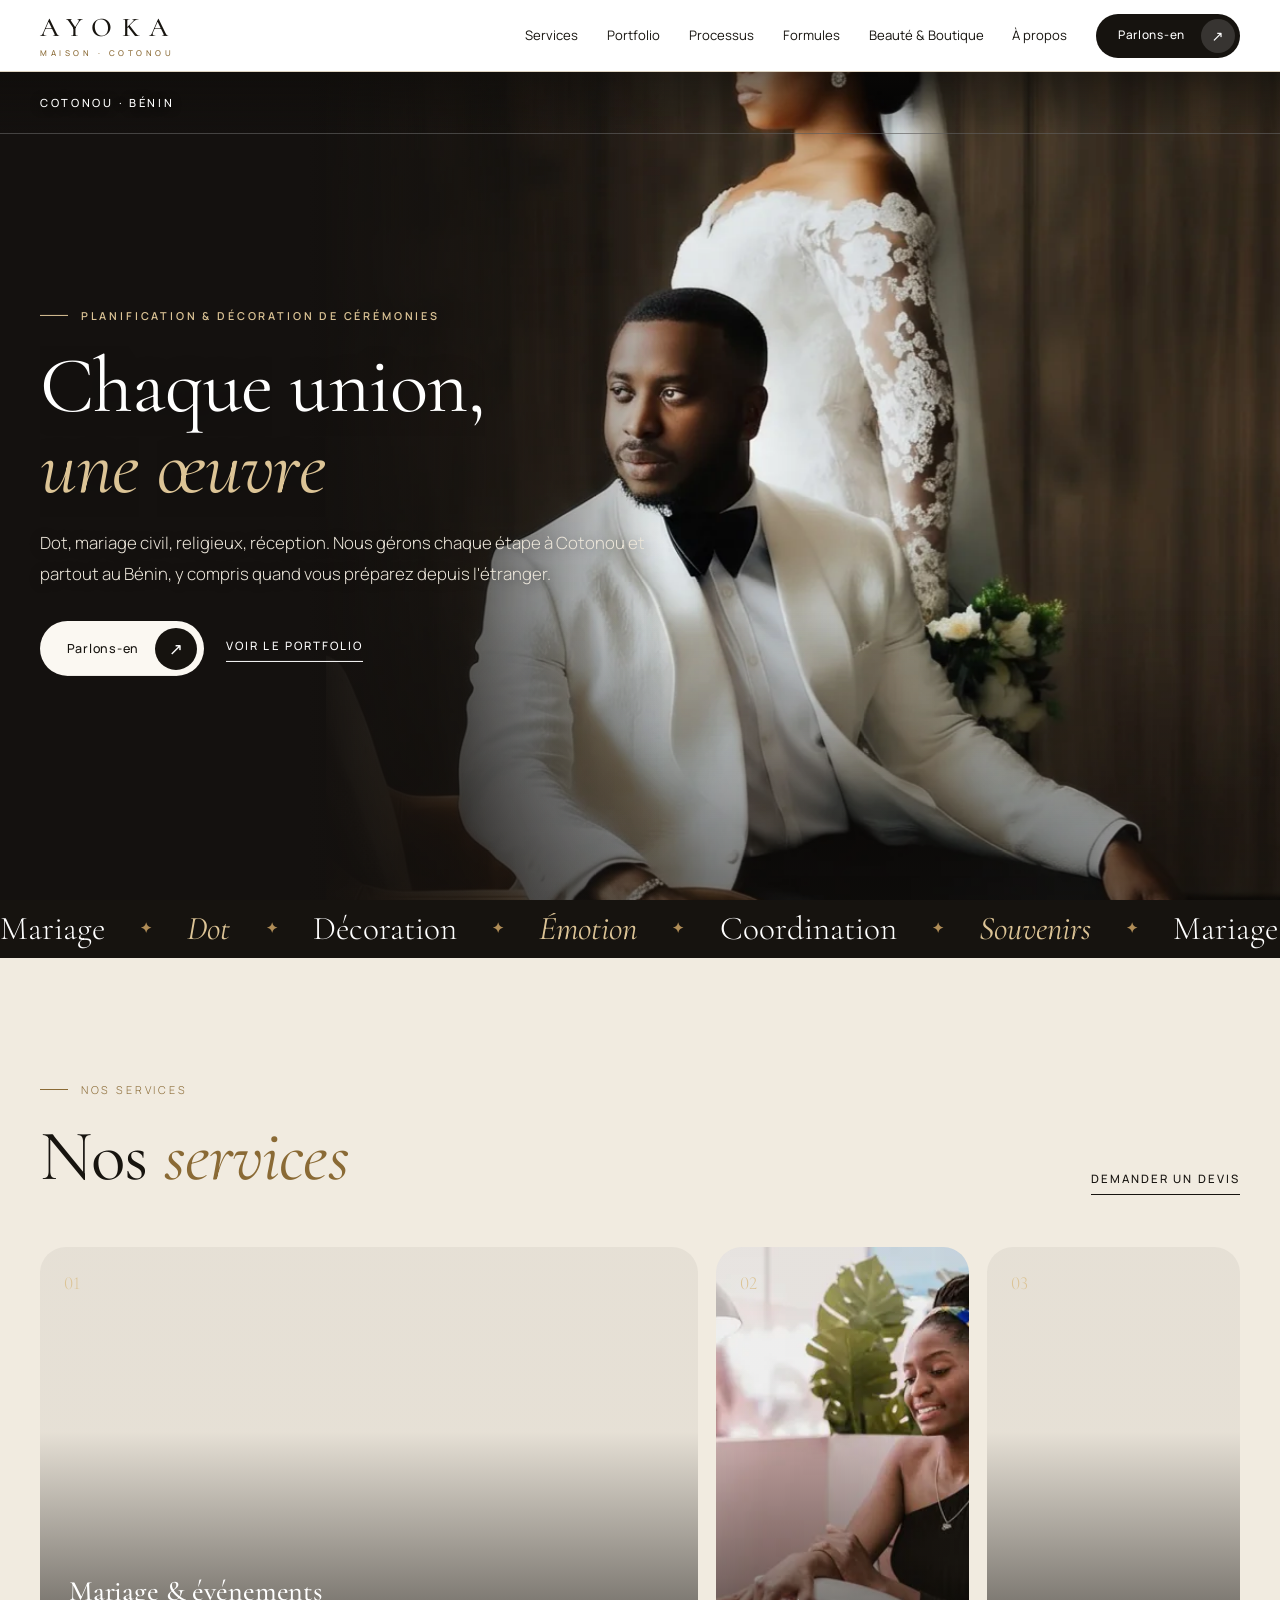
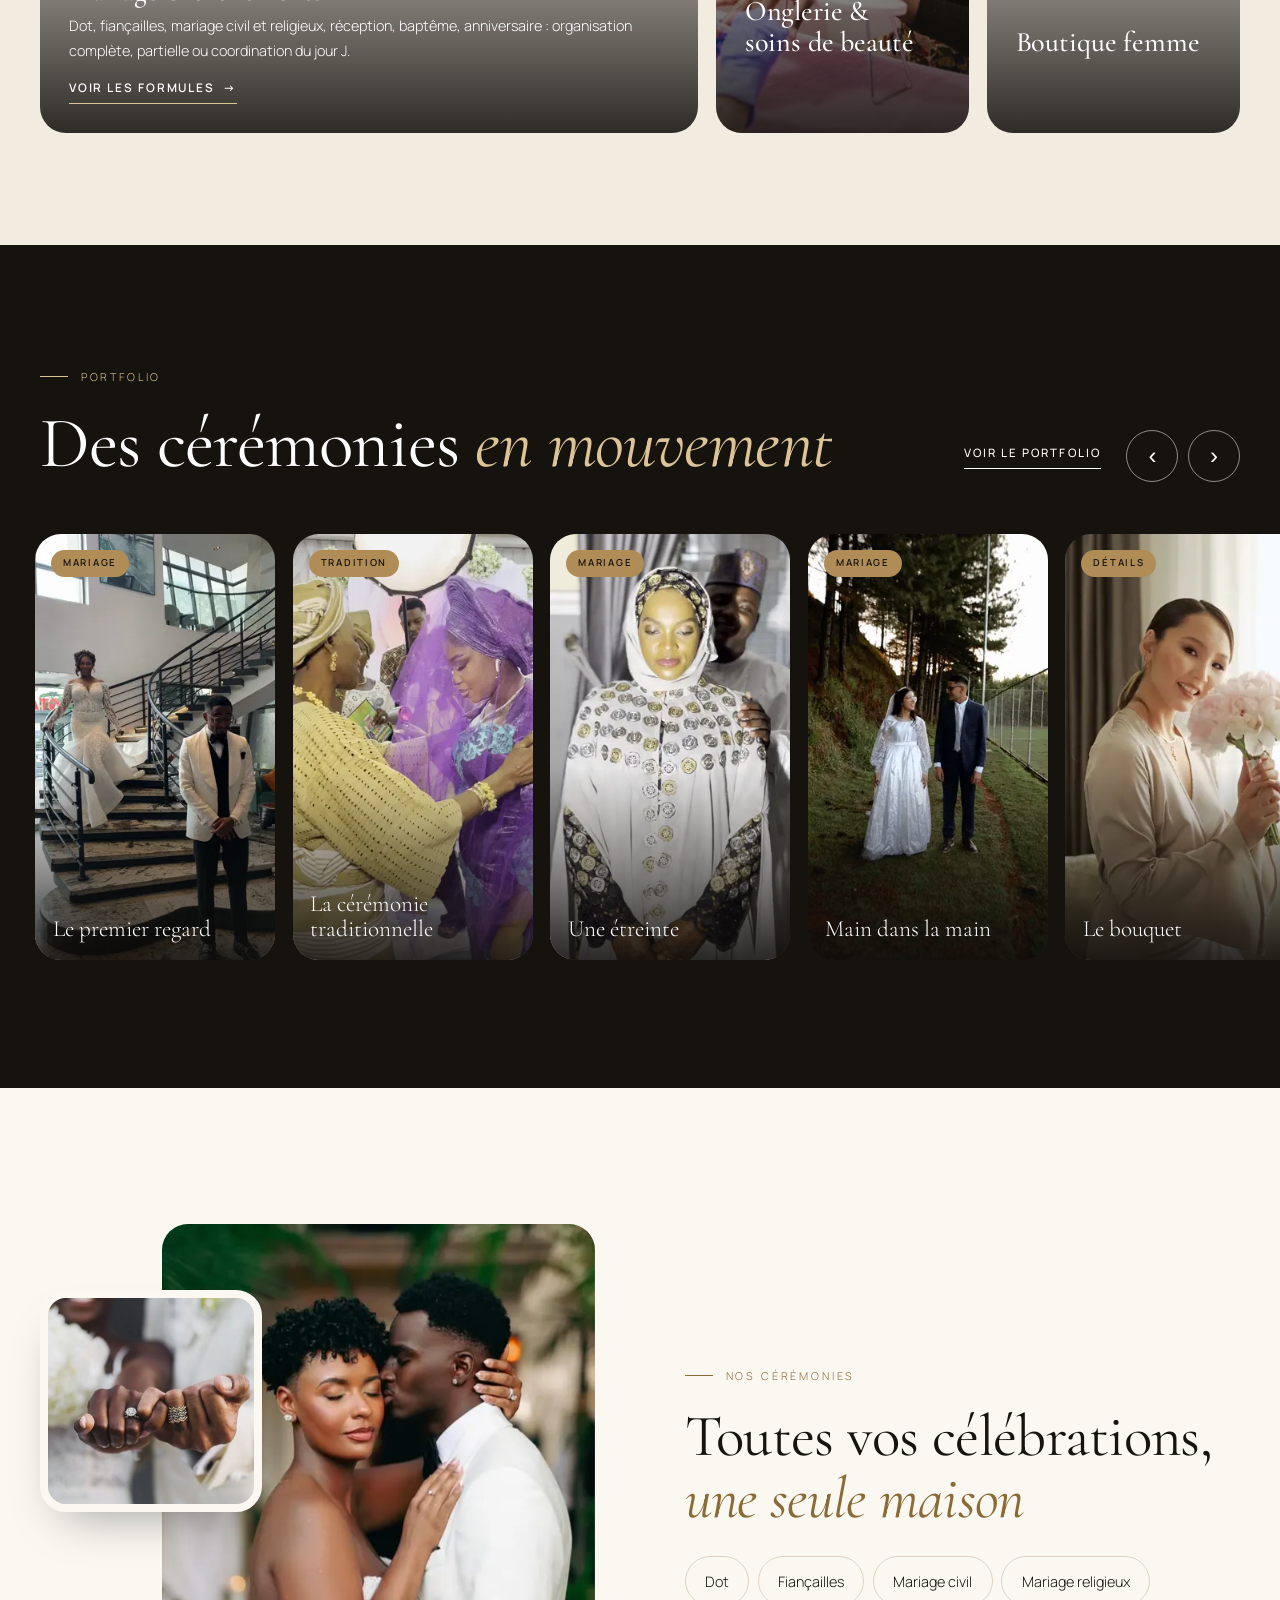
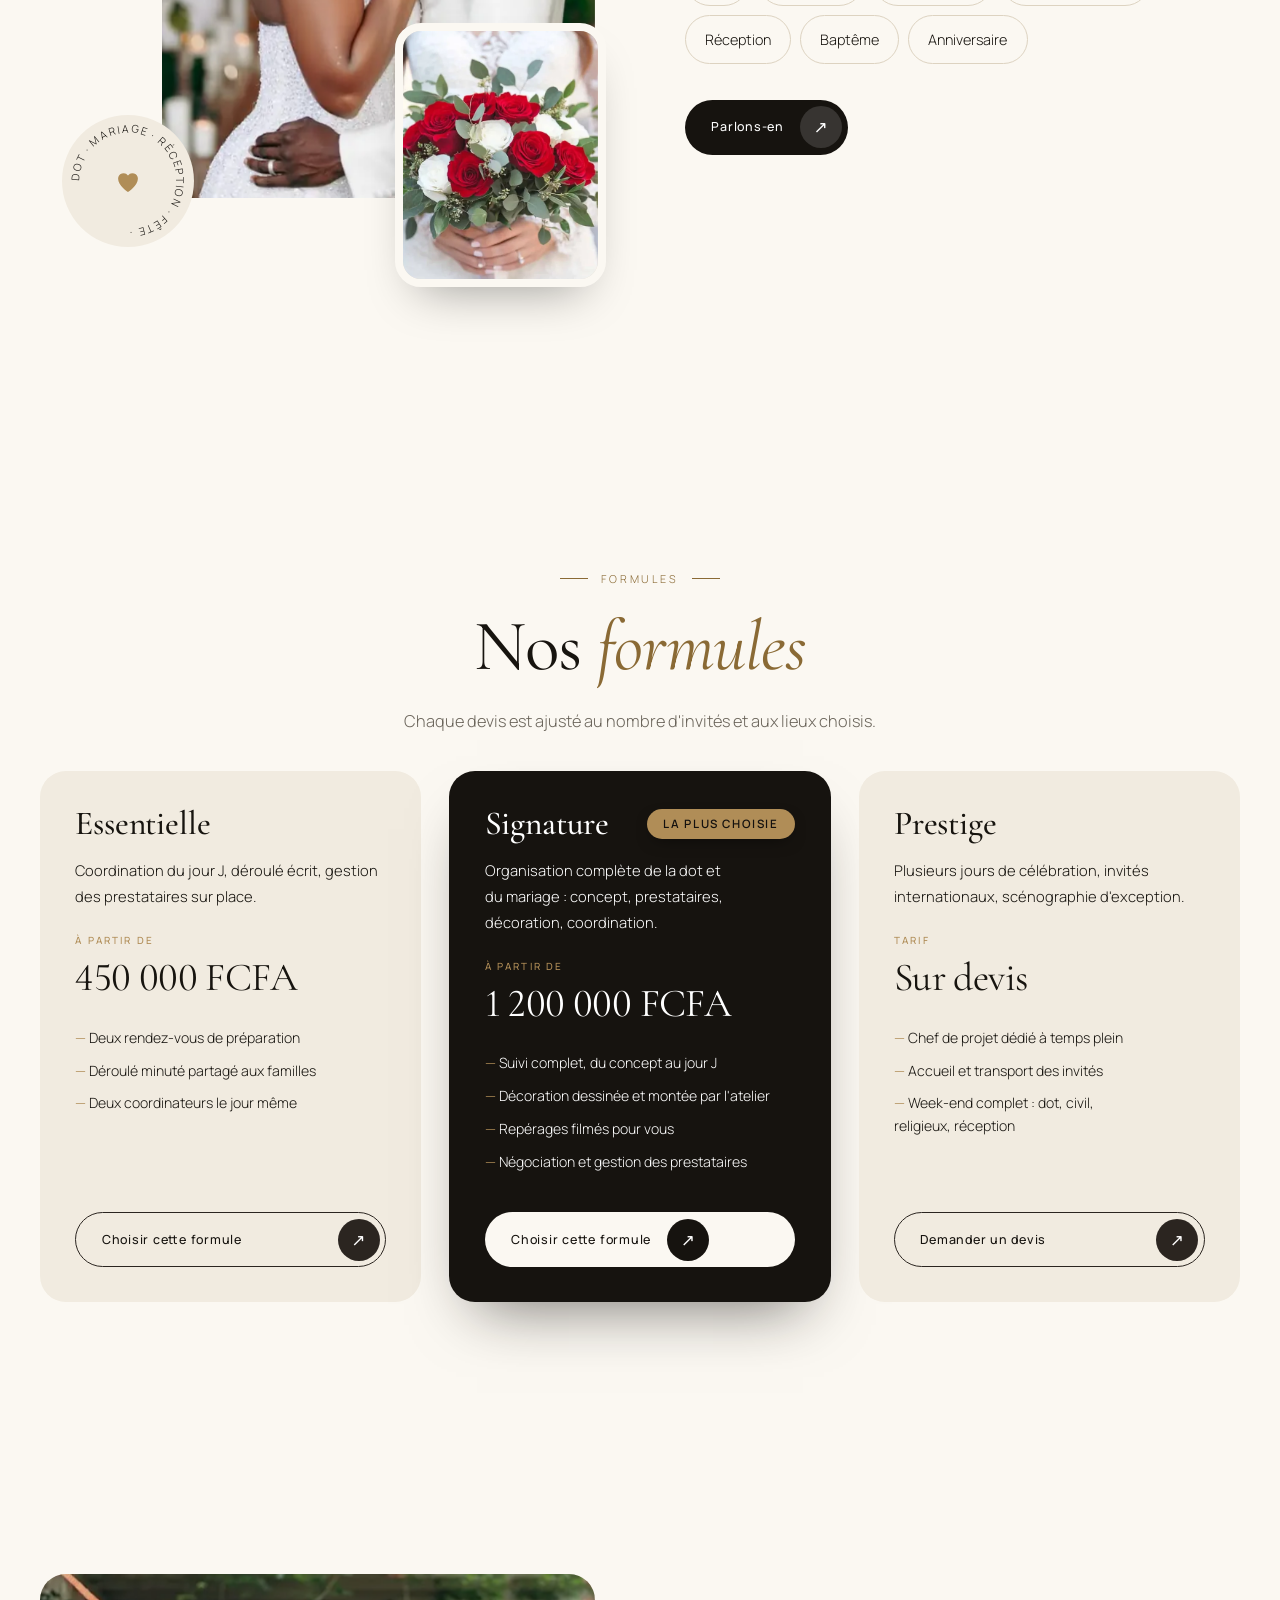
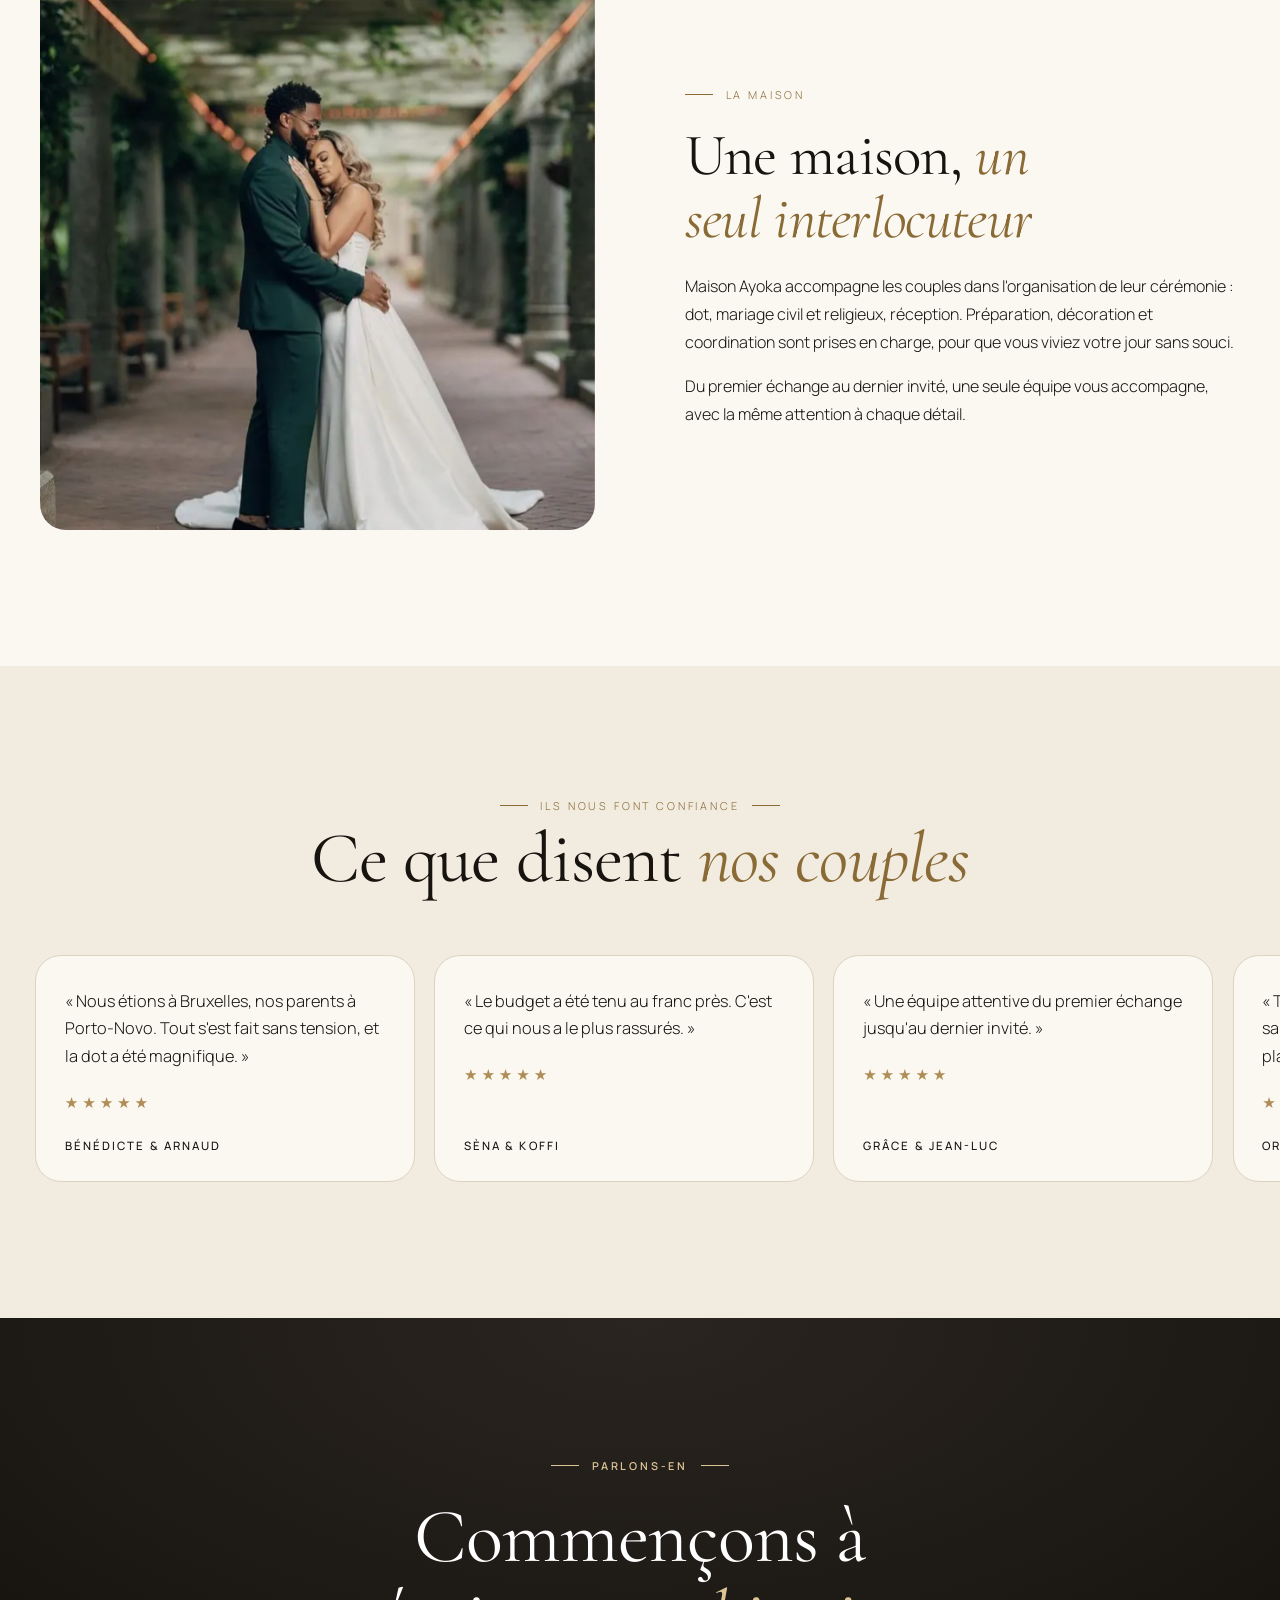
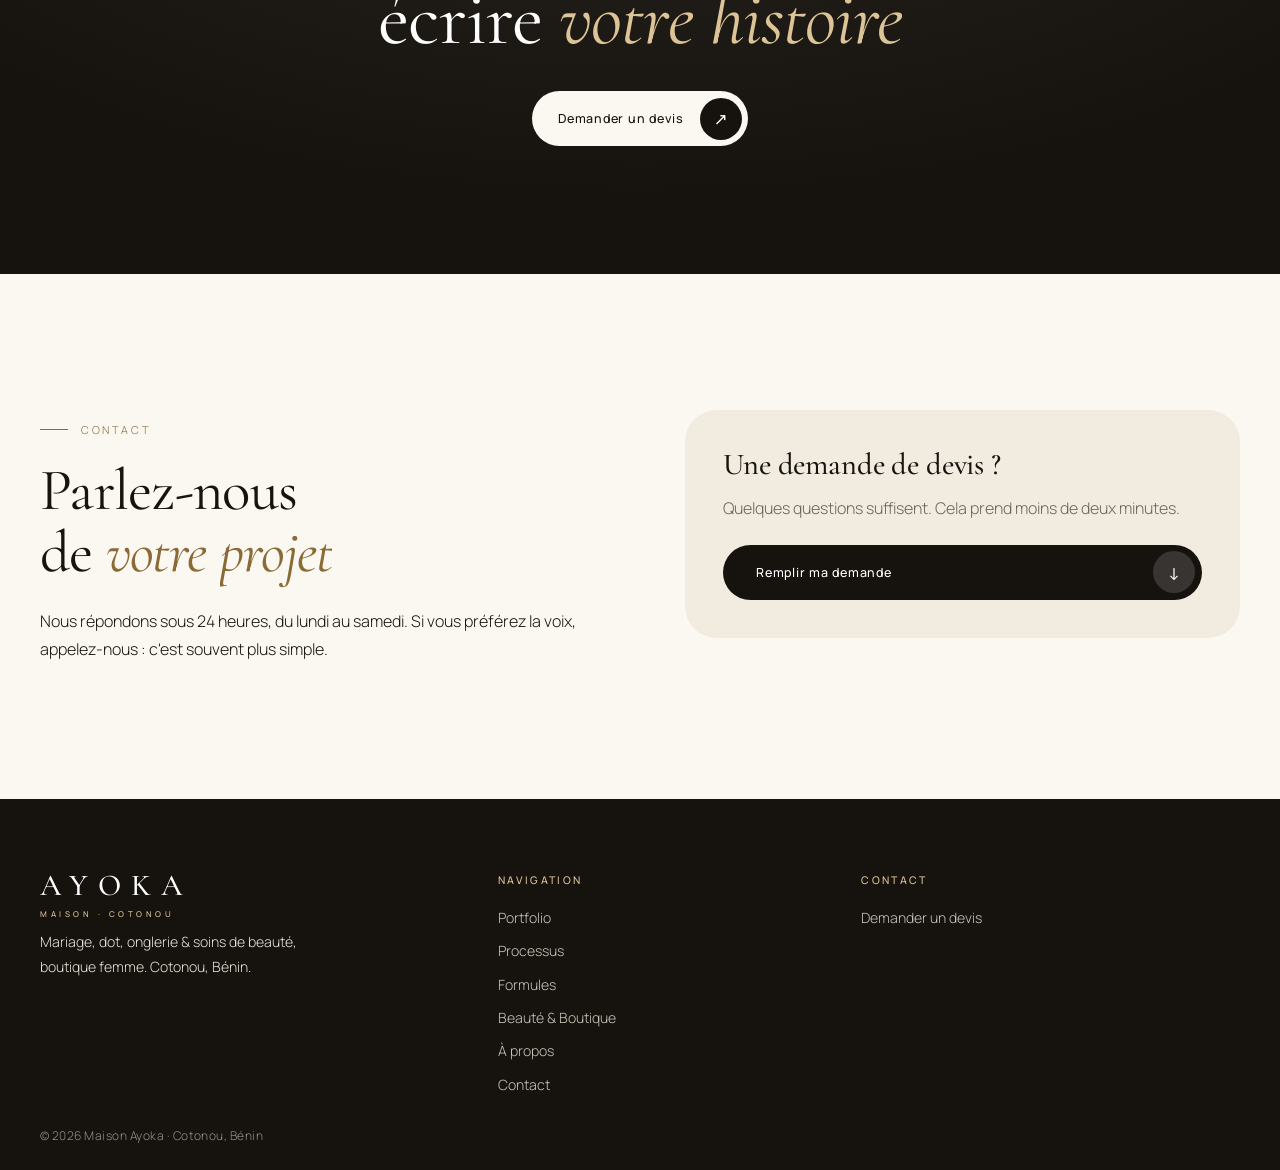
==== commit f149a631: "Hero : seconde image en fondu ; vidéos plus rapides Co-Authored-By: Claude Sonnet 5.5 <noreply@anthr" ====
--- a/index.html
+++ b/index.html
@@ -52,6 +52,7 @@
   <div class="hero-sticky">
     <div class="hero-bg" aria-hidden="true">
       <div class="slide-bg s7 dk first"><picture><source media="(max-width:700px)" srcset="images/hw-7-m.webp" sizes="100vw"><img src="images/hw-7-1600.webp" srcset="images/hw-7-1600.webp 1600w, images/hw-7-2400.webp 2400w" sizes="72vw" alt="" fetchpriority="high" decoding="async"></picture></div>
+      <div class="slide-bg s2 wd fade"><picture><source media="(max-width:700px)" srcset="images/hw-2-m800.webp 800w, images/hw-2-m1170.webp 1170w" sizes="100vw"><img data-src="images/hw-2-1200.webp" data-srcset="images/hw-2-1200.webp 1200w, images/hw-2-2200.webp 2200w" sizes="100vw" alt="" decoding="async"></picture></div>
     </div>
 
     <div class="hero-top" aria-hidden="true"><span>Cotonou · Bénin</span></div>
--- a/styles.css
+++ b/styles.css
@@ -974,3 +974,10 @@
 .hero-copy .eyebrow,.reels-sec .eyebrow,.cta .eyebrow{color:var(--gold-l)}
 .badge{background:var(--gold);color:#14110f}
 .quotes-sec,.dark-ivory{background:var(--cream)}
+
+/* hero : deux images en fondu */
+.hero-bg .slide-bg{opacity:0;transition:opacity 1.6s ease}
+.hero-bg .slide-bg.on{opacity:1}
+.hero-bg .slide-bg.first:only-child{opacity:1}
+.slide-bg.fade::after{background:linear-gradient(90deg,rgba(20,17,14,.82),rgba(20,17,14,.42) 42%,transparent 70%),linear-gradient(0deg,rgba(20,17,14,.5),transparent 38%)}
+@media (max-width:700px){.slide-bg.fade::after{background:linear-gradient(0deg,rgba(20,17,14,.95) 0,rgba(20,17,14,.78) 30%,rgba(20,17,14,.15) 58%,transparent 76%)}}
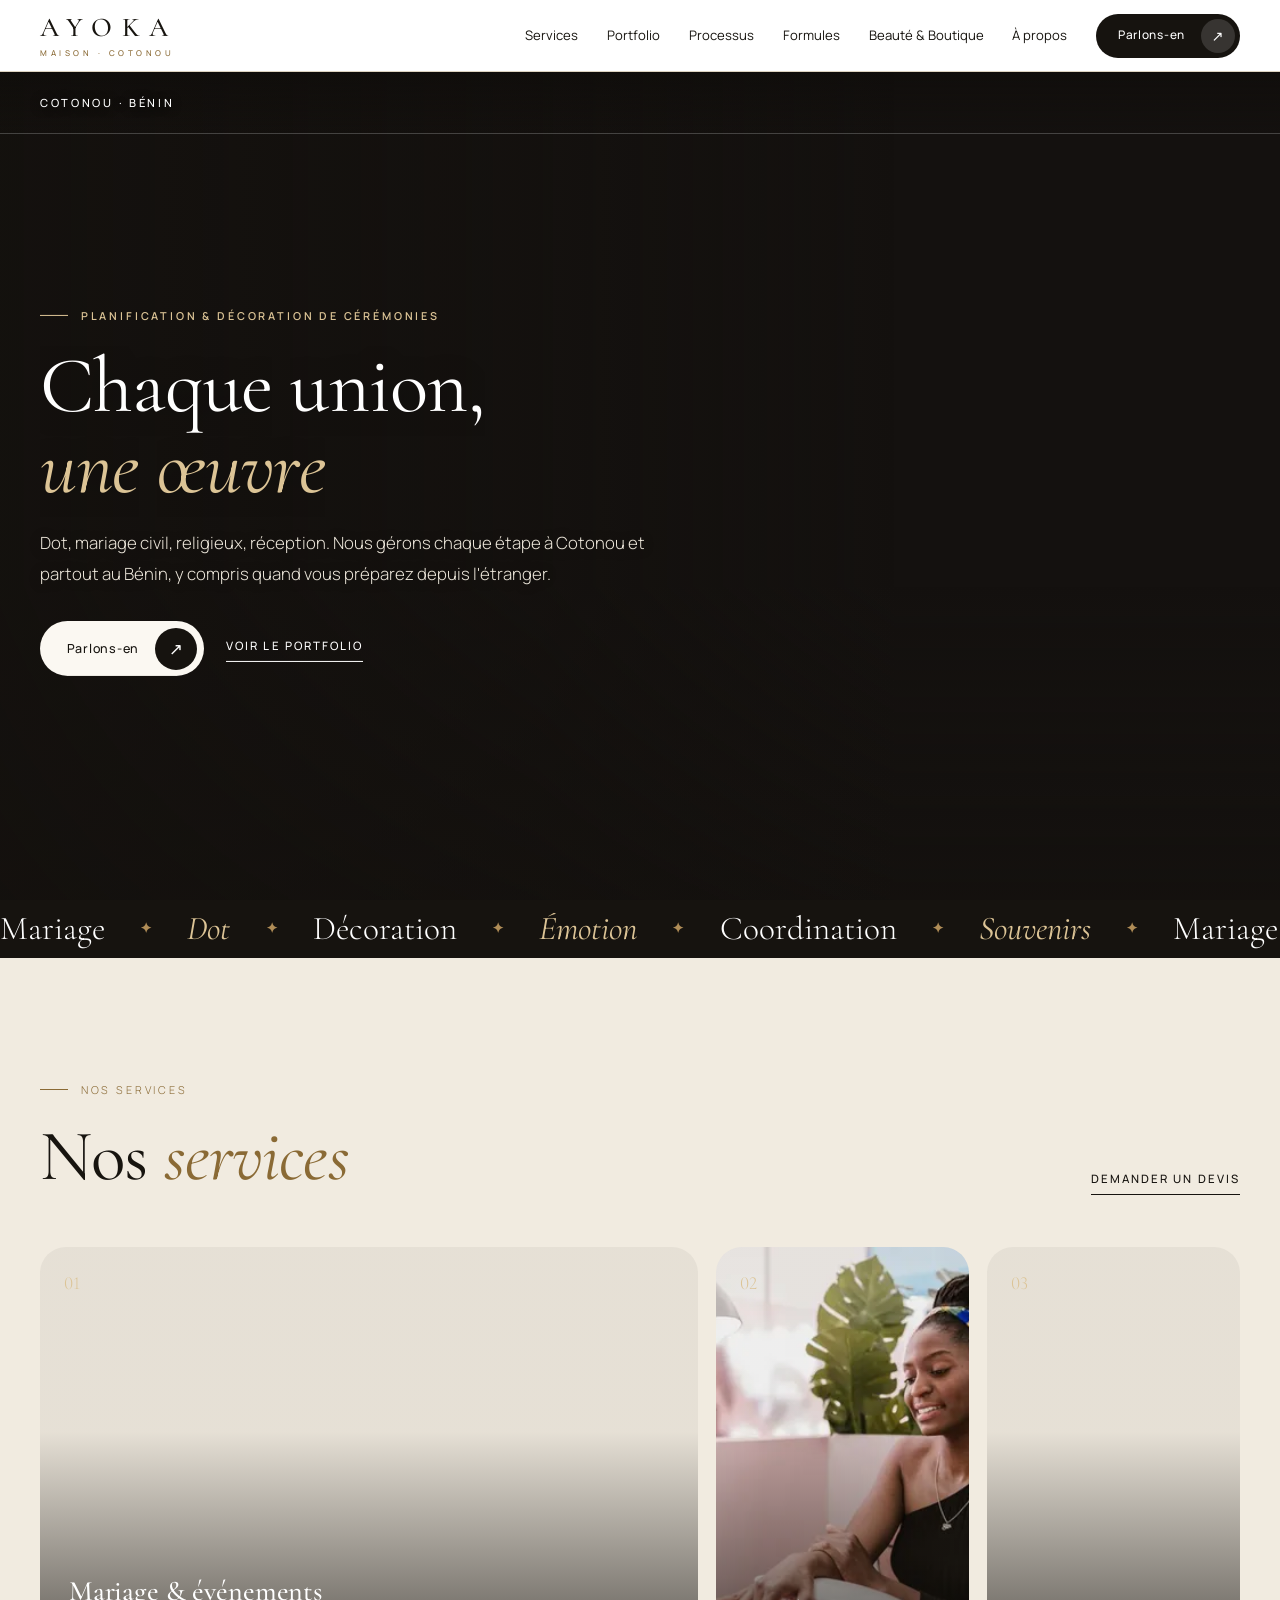
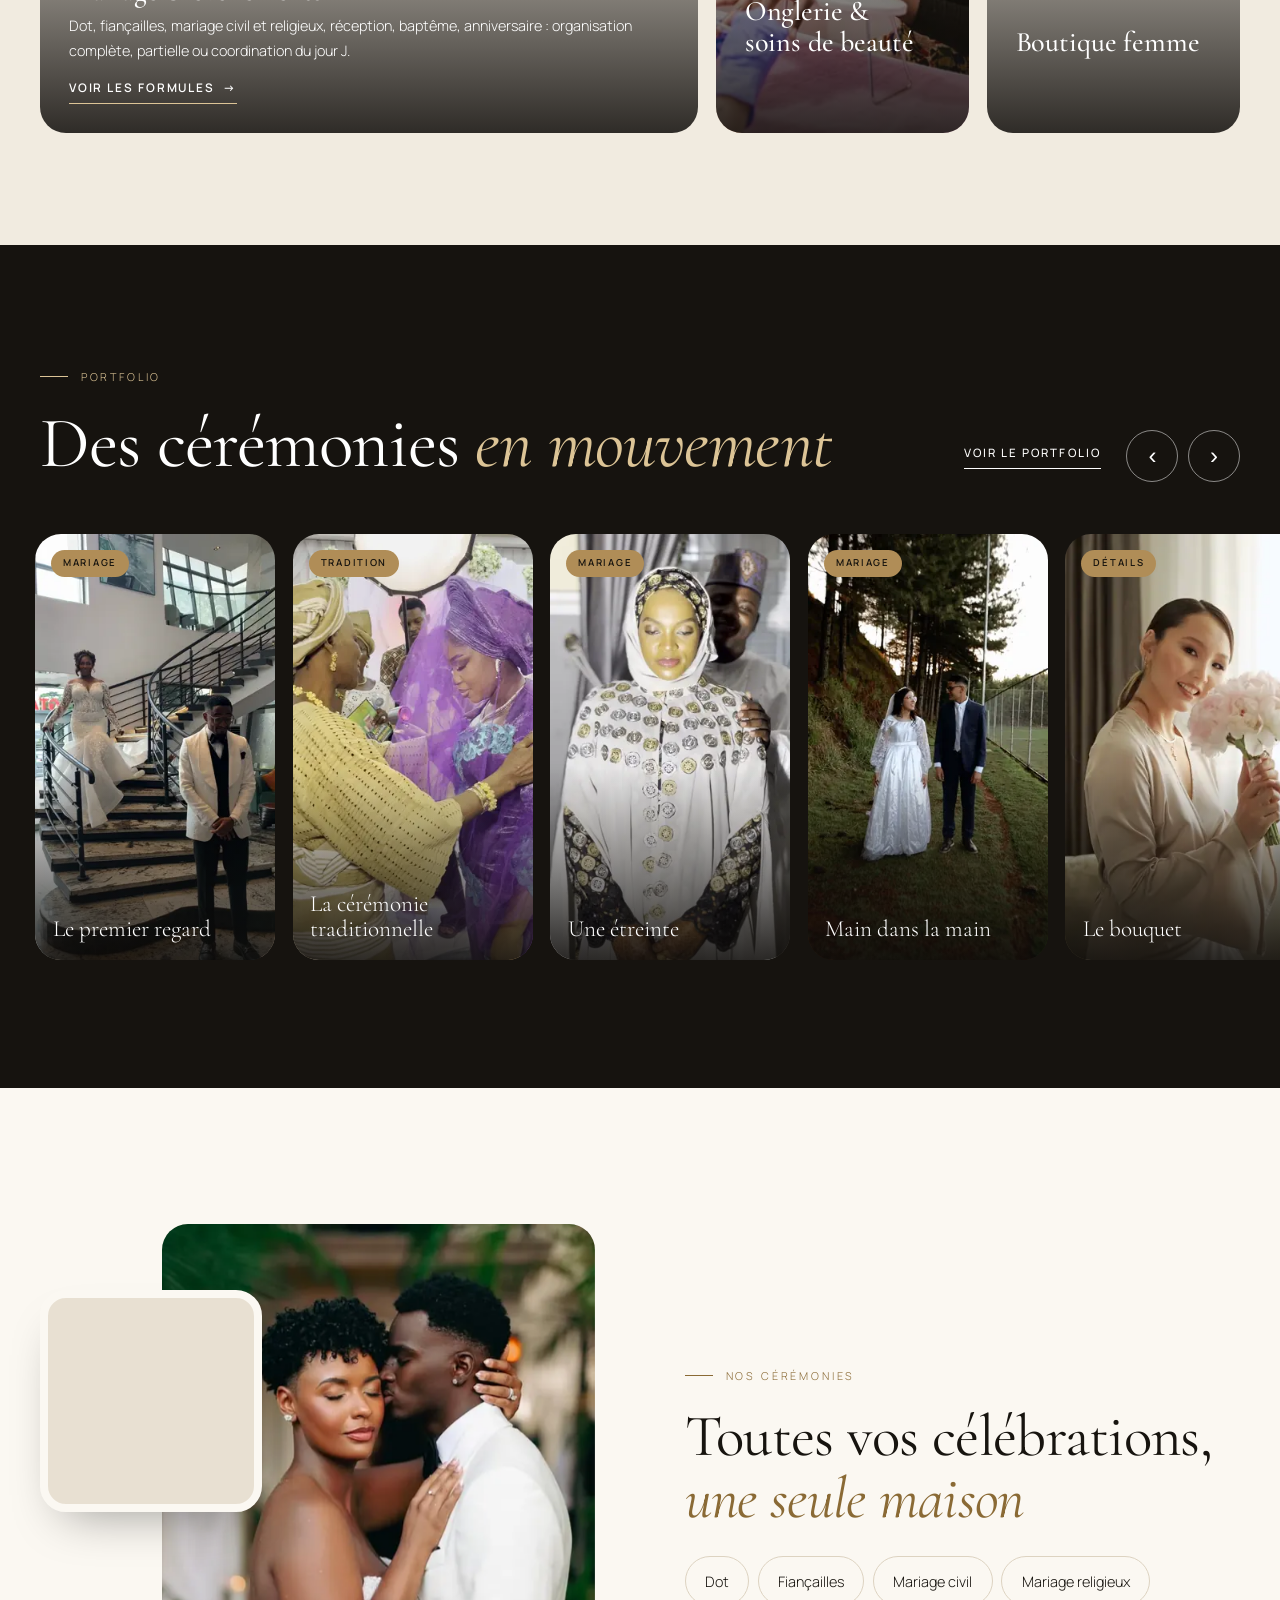
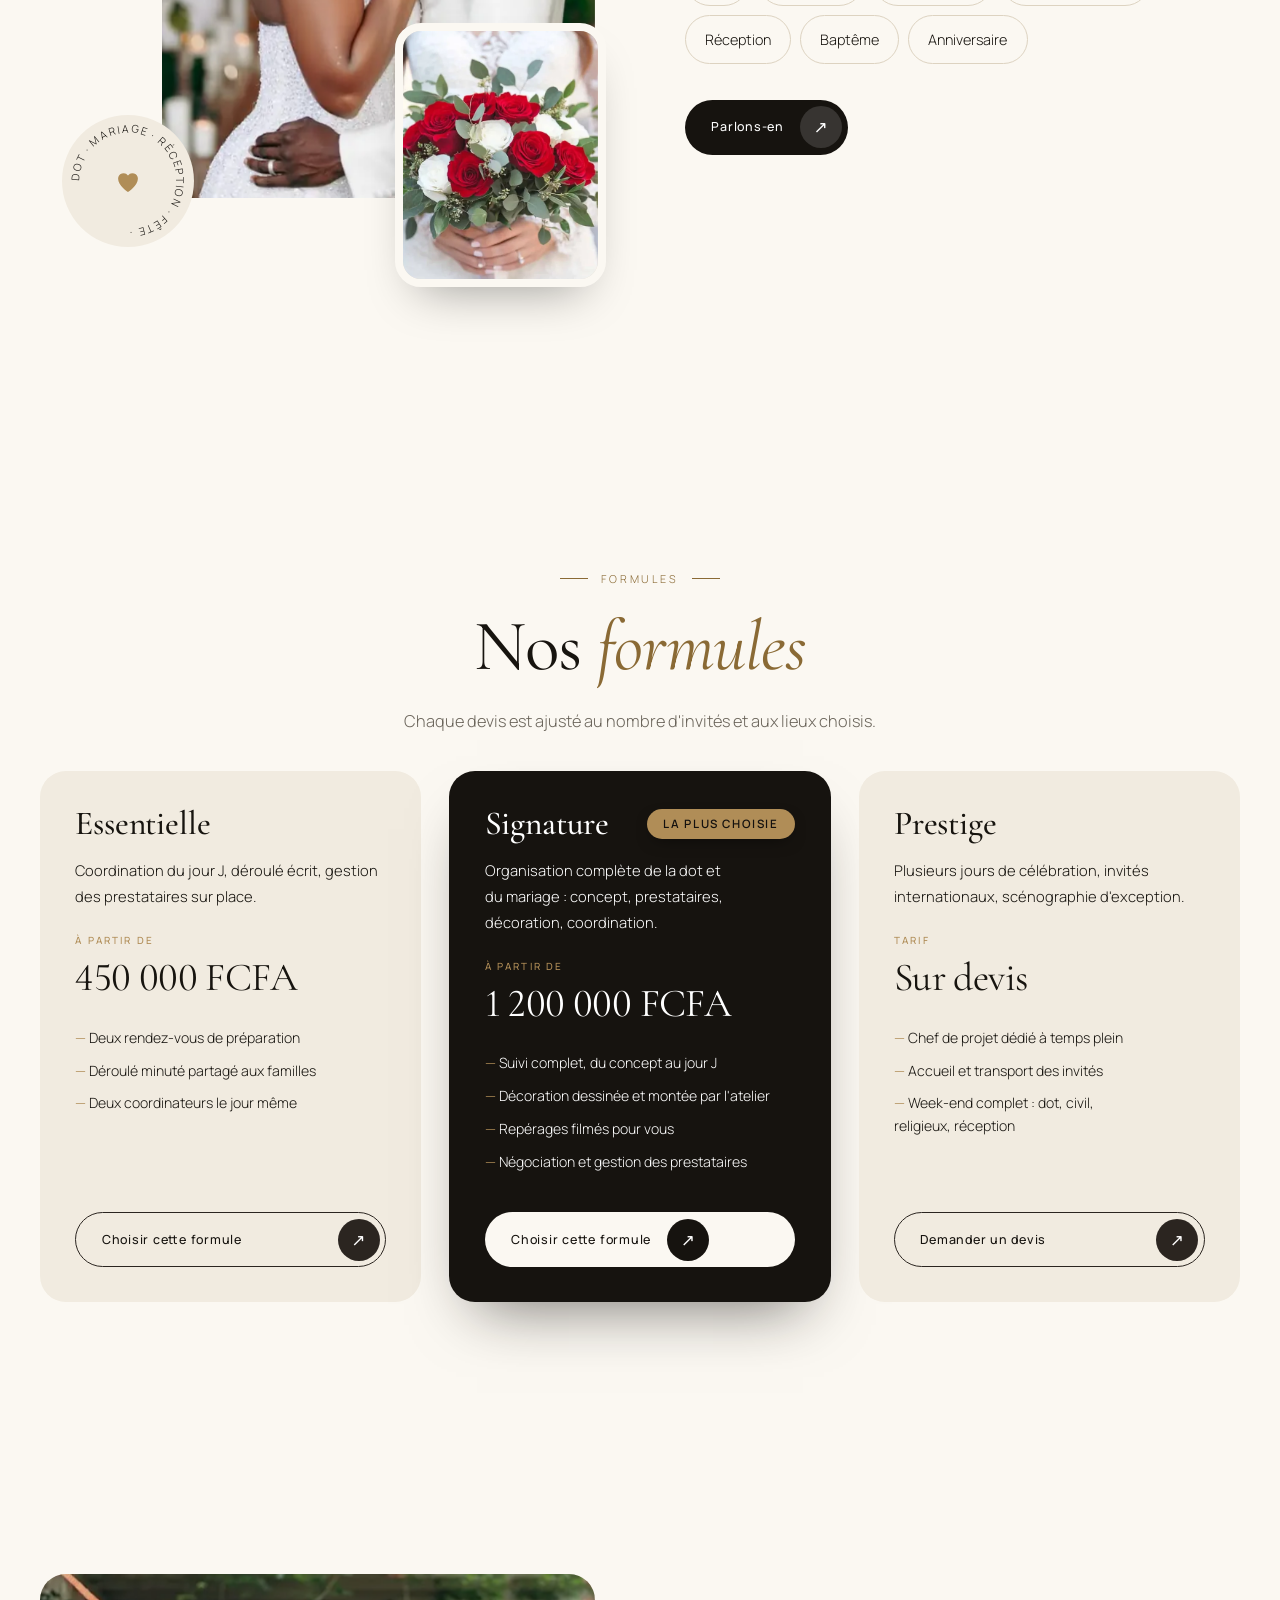
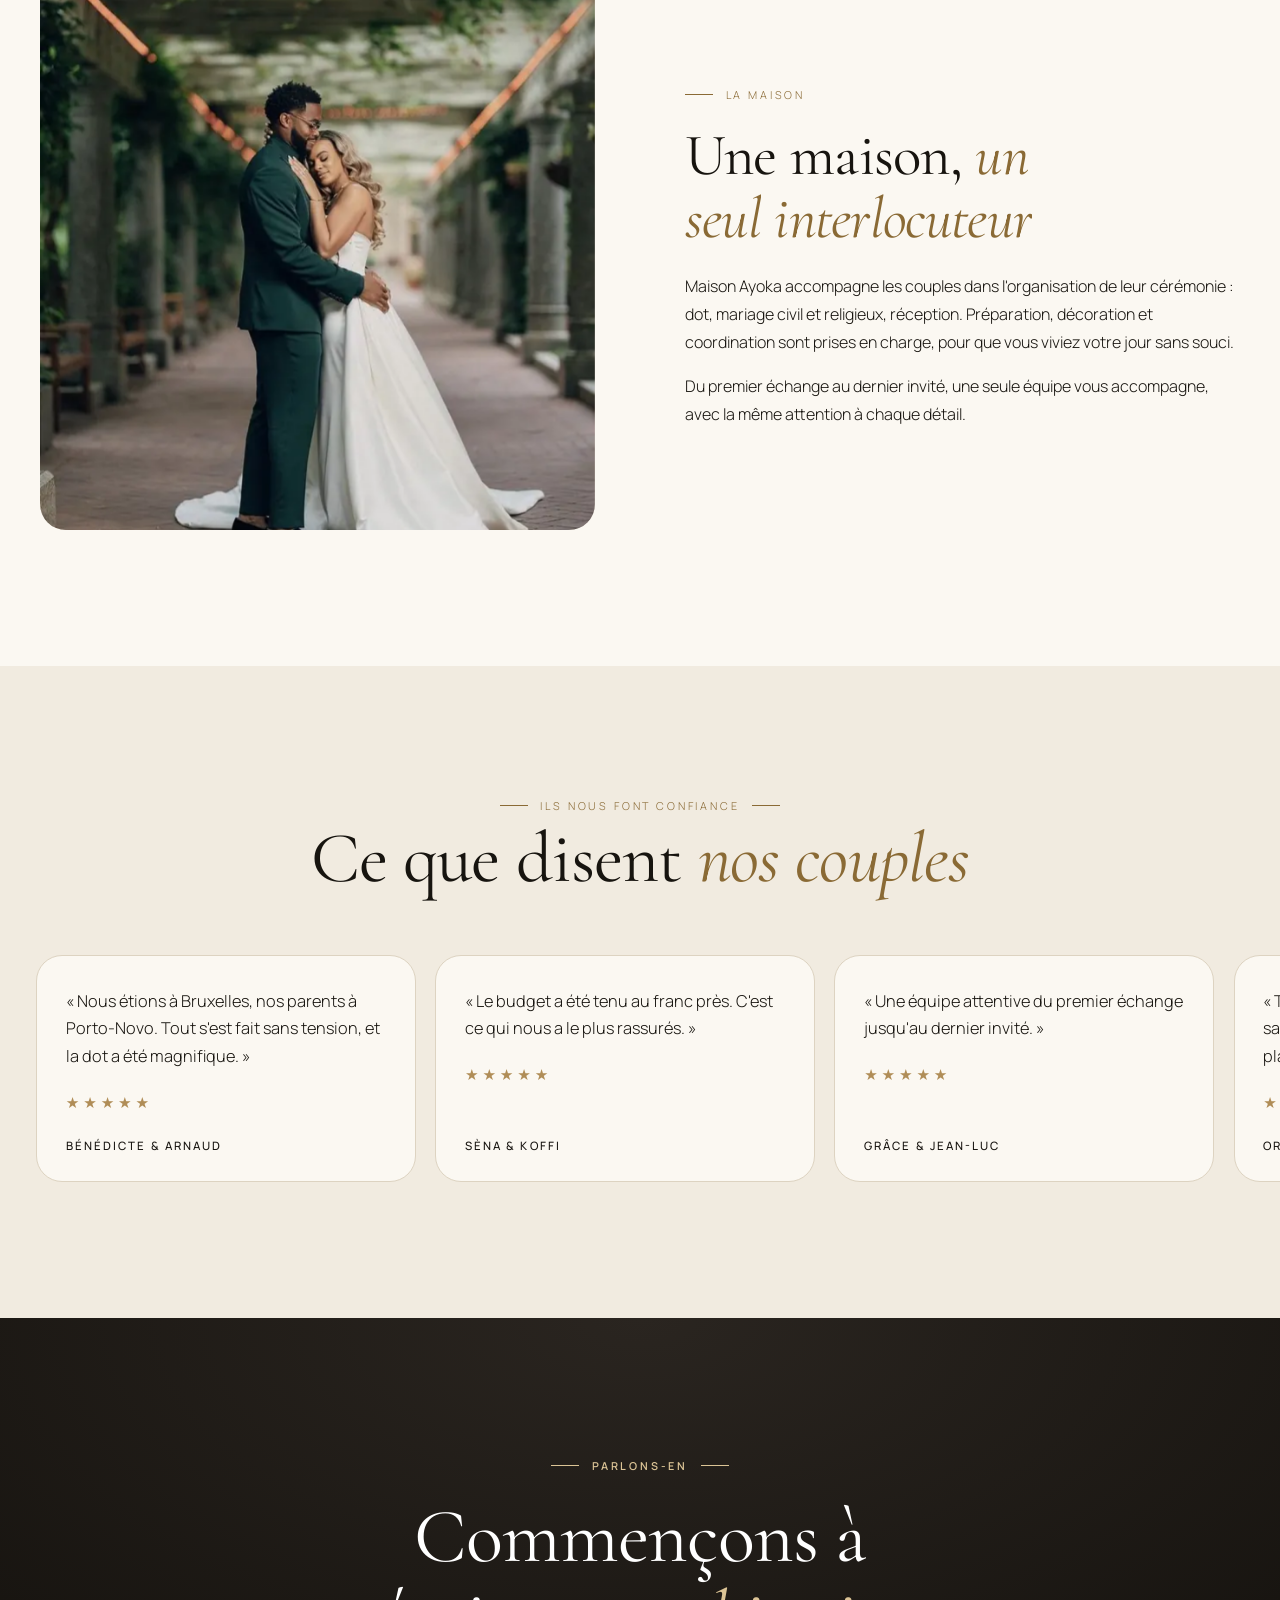
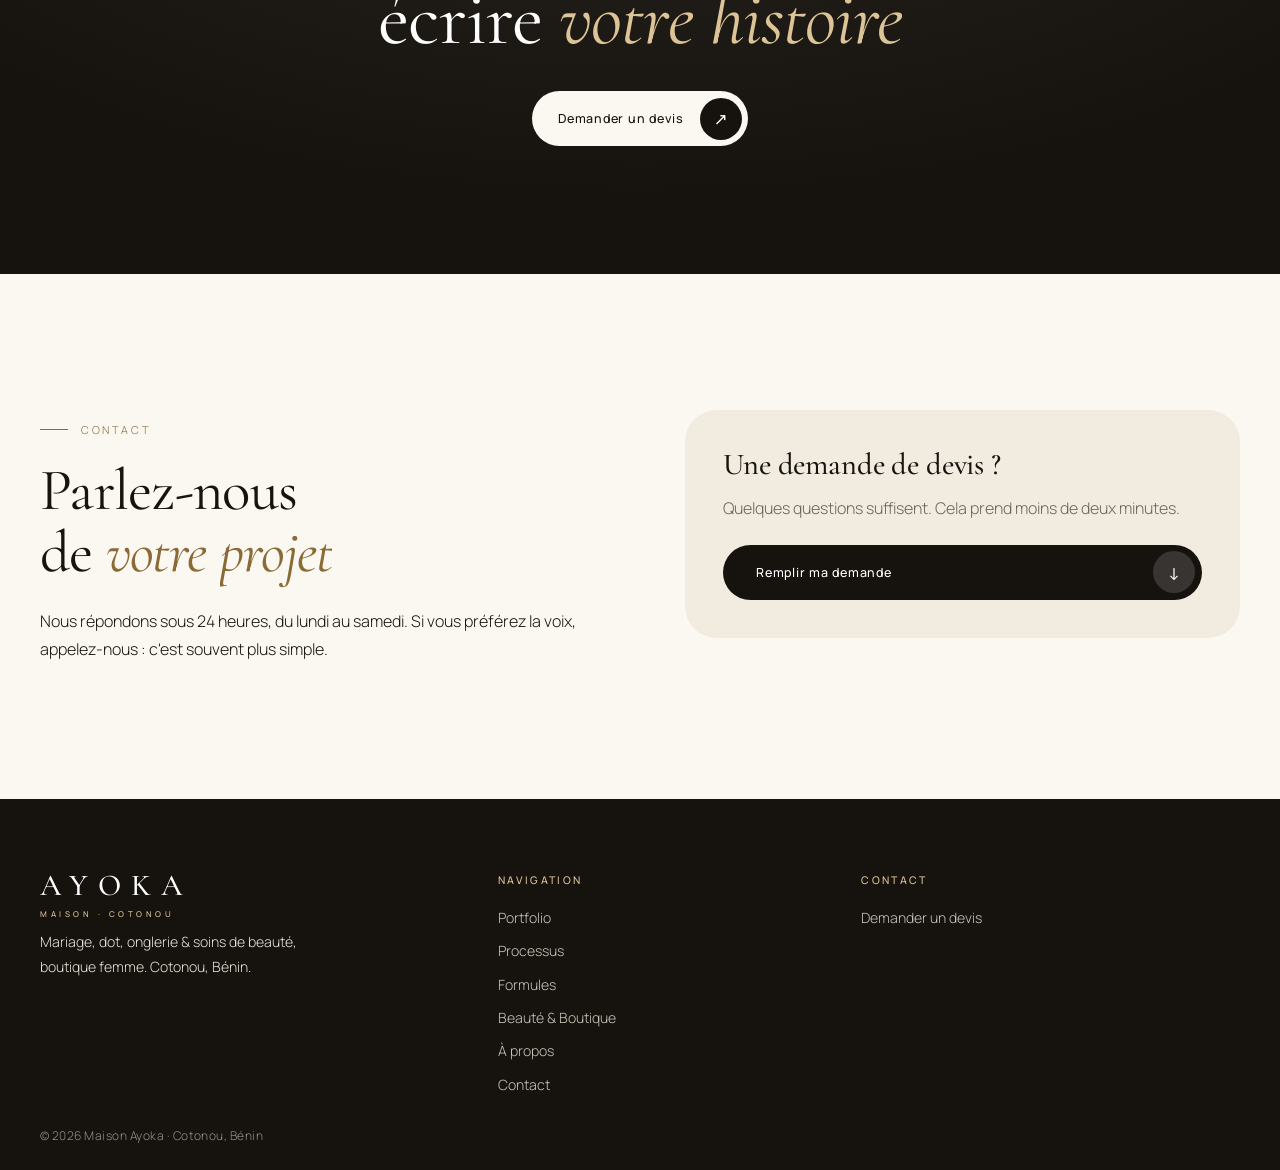
==== commit a4a10768: "Hero : la photo des deux visages en première Co-Authored-By: Claude Sonnet 5.5 <noreply@anthropic.co" ====
--- a/index.html
+++ b/index.html
@@ -18,8 +18,8 @@
 <meta property="og:image:height" content="630">
 <meta name="twitter:card" content="summary_large_image">
 <script>document.documentElement.classList.add('js');try{var nt=(performance.getEntriesByType('navigation')[0]||{}).type;var inner=document.referrer&&new URL(document.referrer).origin===location.origin;if(inner&&nt==='navigate')document.documentElement.classList.add('seen');if(nt==='reload'){window.__top=1;history.scrollRestoration='manual';if(location.hash)history.replaceState(null,'',location.pathname+location.search);scrollTo(0,0)}}catch(e){}</script>
-<link rel="preload" as="image" media="(min-width:701px)" href="images/hw-7-1600.webp" imagesrcset="images/hw-7-1600.webp 1600w, images/hw-7-2400.webp 2400w" imagesizes="72vw" fetchpriority="high">
-<link rel="preload" as="image" media="(max-width:700px)" href="images/hw-7-m.webp" fetchpriority="high">
+<link rel="preload" as="image" media="(min-width:701px)" href="images/hw-2-1200.webp" imagesrcset="images/hw-2-1200.webp 1200w, images/hw-2-2200.webp 2200w" imagesizes="100vw" fetchpriority="high">
+<link rel="preload" as="image" media="(max-width:700px)" href="images/hw-2-m800.webp" imagesrcset="images/hw-2-m800.webp 800w, images/hw-2-m1170.webp 1170w" imagesizes="100vw" fetchpriority="high">
 <link rel="preconnect" href="https://fonts.googleapis.com">
 <link rel="preconnect" href="https://fonts.gstatic.com" crossorigin>
 <link href="https://fonts.googleapis.com/css2?family=Cormorant+Garamond:ital,wght@0,400;0,500;1,400;1,500&family=Manrope:wght@300;400;500;600&display=swap" rel="stylesheet">
@@ -51,8 +51,9 @@
 <section id="accueil" class="hero">
   <div class="hero-sticky">
     <div class="hero-bg" aria-hidden="true">
-      <div class="slide-bg s7 dk first"><picture><source media="(max-width:700px)" srcset="images/hw-7-m.webp" sizes="100vw"><img src="images/hw-7-1600.webp" srcset="images/hw-7-1600.webp 1600w, images/hw-7-2400.webp 2400w" sizes="72vw" alt="" fetchpriority="high" decoding="async"></picture></div>
-      <div class="slide-bg s2 wd fade"><picture><source media="(max-width:700px)" srcset="images/hw-2-m800.webp 800w, images/hw-2-m1170.webp 1170w" sizes="100vw"><img data-src="images/hw-2-1200.webp" data-srcset="images/hw-2-1200.webp 1200w, images/hw-2-2200.webp 2200w" sizes="100vw" alt="" decoding="async"></picture></div>
+      <div class="slide-bg s2 wd first"><picture><source media="(max-width:700px)" srcset="images/hw-2-m800.webp 800w, images/hw-2-m1170.webp 1170w" sizes="100vw"><img src="images/hw-2-1200.webp" srcset="images/hw-2-1200.webp 1200w, images/hw-2-2200.webp 2200w" sizes="100vw" alt="" fetchpriority="high" decoding="async"></picture></div>
+      <div class="slide-bg s7 dk"><picture><source media="(max-width:700px)" srcset="images/hw-7-m.webp" sizes="100vw"><img data-src="images/hw-7-1600.webp" data-srcset="images/hw-7-1600.webp 1600w, images/hw-7-2400.webp 2400w" sizes="72vw" alt="" decoding="async"></picture></div>
+      
     </div>
 
     <div class="hero-top" aria-hidden="true"><span>Cotonou · Bénin</span></div>
